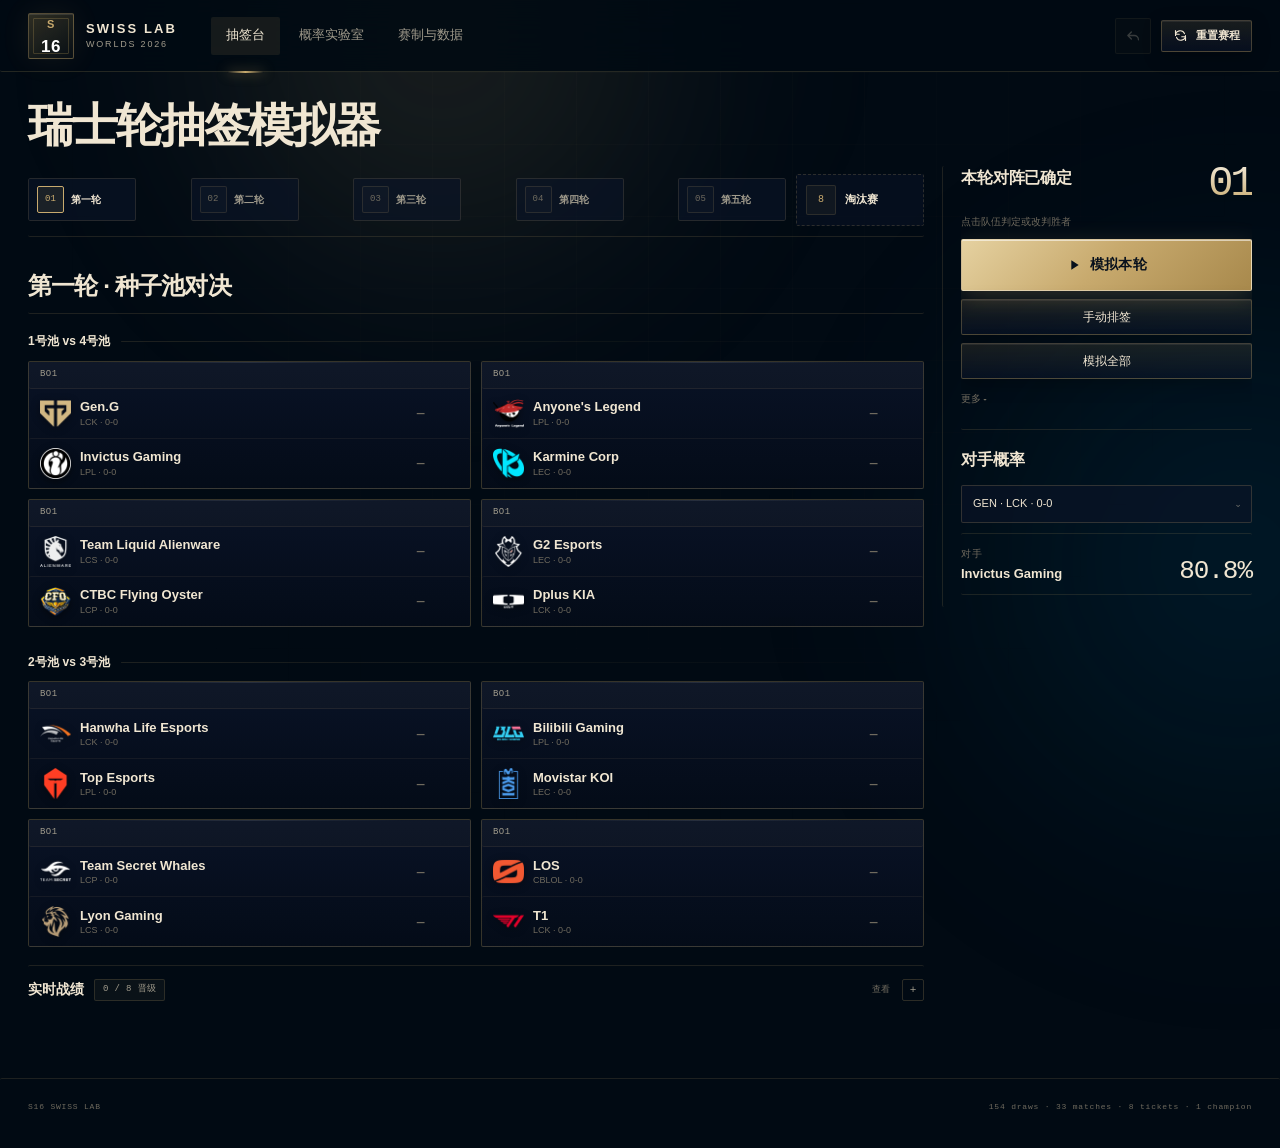
==== s16-swiss-lab.html @ c1c06bde "S16 Swiss draw simulator" ====
<!DOCTYPE html>
<html lang="zh-CN">
<head>
  <meta charset="UTF-8">
  <meta name="viewport" content="width=device-width, initial-scale=1.0">
  <meta name="theme-color" content="#070a11">
  <meta name="description" content="S16 英雄联盟全球总决赛瑞士轮抽签模拟器：复现种子池、同赛区规避与逐轮配对，枚举 154 种合法首轮签，并模拟整届赛会。">
  <title>S16 瑞士轮 LAB · 全球总决赛抽签模拟器</title>
  <link rel="icon" type="image/svg+xml" href="[data-uri]">
  <style>
/* ==========================================================================
   S16 SWISS LAB — visual system
   ========================================================================== */

:root {
  --bg: #060910;
  --bg-2: #090d16;
  --panel: rgba(15, 21, 34, .92);
  --panel-solid: #0e1524;
  --panel-soft: rgba(255, 255, 255, .028);
  --line: rgba(255, 255, 255, .075);
  --line-strong: rgba(255, 255, 255, .14);
  --text: #f2f5fb;
  --muted: #8d99b3;
  --dim: #5f6b83;
  --gold: #e8c36a;
  --gold-2: #f7dc99;
  --gold-soft: rgba(232, 195, 106, .12);
  --gold-line: rgba(232, 195, 106, .26);
  --teal: #55d6c6;
  --green: #5fdb92;
  --red: #ff6070;
  --blue: #6aa8ff;
  --radius: 20px;
  --radius-sm: 14px;
  --shadow: 0 24px 70px rgba(0, 0, 0, .42);
  --mono: "SFMono-Regular", "Cascadia Code", "Roboto Mono", Consolas, monospace;
  --sans: "Inter", "SF Pro Display", "PingFang SC", "Hiragino Sans GB", "Microsoft YaHei", sans-serif;
}

* { box-sizing: border-box; }
[hidden] { display: none !important; }

html { scroll-behavior: smooth; overflow-x: hidden; }

body.modal-open { overflow: hidden; }

body {
  margin: 0;
  min-height: 100vh;
  background: var(--bg);
  color: var(--text);
  font-family: var(--sans);
  font-size: 14px;
  line-height: 1.55;
  -webkit-font-smoothing: antialiased;
  text-rendering: optimizeLegibility;
  overflow-x: hidden;
}

button, input, select { font: inherit; color: inherit; }
button { cursor: pointer; }
a { color: inherit; }
svg { width: 18px; height: 18px; fill: none; stroke: currentColor; stroke-width: 1.8; stroke-linecap: round; stroke-linejoin: round; }
h1, h2, h3, h4, p { margin: 0; }
ul { margin: 0; padding: 0; list-style: none; }

::selection { background: rgba(232, 195, 106, .32); color: #fff; }

:focus-visible {
  outline: 2px solid var(--gold);
  outline-offset: 3px;
}

/* background ------------------------------------------------------------- */
.bg-glow {
  position: fixed;
  z-index: -2;
  border-radius: 50%;
  filter: blur(90px);
  pointer-events: none;
}
.bg-glow-a {
  width: 680px; height: 680px;
  top: -300px; left: 8%;
  background: radial-gradient(circle, rgba(232, 195, 106, .16), transparent 68%);
}
.bg-glow-b {
  width: 760px; height: 760px;
  top: 180px; right: -340px;
  background: radial-gradient(circle, rgba(50, 130, 180, .16), transparent 68%);
}
.bg-grid {
  position: fixed;
  inset: 0;
  z-index: -1;
  pointer-events: none;
  background-image:
    linear-gradient(rgba(255, 255, 255, .022) 1px, transparent 1px),
    linear-gradient(90deg, rgba(255, 255, 255, .022) 1px, transparent 1px);
  background-size: 72px 72px;
  mask-image: radial-gradient(ellipse at 50% 0%, #000 0%, transparent 72%);
  -webkit-mask-image: radial-gradient(ellipse at 50% 0%, #000 0%, transparent 72%);
}

/* top bar ---------------------------------------------------------------- */
.topbar {
  position: sticky;
  top: 0;
  z-index: 90;
  height: 72px;
  display: flex;
  align-items: center;
  gap: 34px;
  padding: 0 28px;
  background: rgba(6, 9, 16, .78);
  border-bottom: 1px solid var(--line);
  backdrop-filter: blur(20px) saturate(130%);
  -webkit-backdrop-filter: blur(20px) saturate(130%);
}
.brand {
  display: flex;
  align-items: center;
  gap: 12px;
  text-decoration: none;
  flex: none;
}
.brand-mark {
  width: 46px;
  height: 46px;
  display: grid;
  place-items: center;
  border-radius: 13px;
  background: linear-gradient(145deg, rgba(232, 195, 106, .2), rgba(232, 195, 106, .03));
  border: 1px solid var(--gold-line);
  color: var(--gold);
  font-size: 11px;
  font-weight: 800;
  letter-spacing: .04em;
  position: relative;
  box-shadow: inset 0 1px rgba(255, 255, 255, .1), 0 0 30px rgba(232, 195, 106, .08);
}
.brand-mark span {
  font-size: 17px;
  line-height: 1;
  color: #fff;
}
.brand-mark::after {
  content: "";
  position: absolute;
  inset: 4px;
  border: 1px solid rgba(232, 195, 106, .2);
  border-radius: 9px;
}
.brand-copy { display: flex; flex-direction: column; line-height: 1.08; }
.brand-copy strong { font-size: 13px; letter-spacing: .16em; font-weight: 800; }
.brand-copy small { font-size: 9px; letter-spacing: .2em; color: var(--muted); margin-top: 4px; }

.main-tabs { display: flex; align-items: center; gap: 4px; }
.tab {
  position: relative;
  display: flex;
  align-items: center;
  gap: 8px;
  height: 38px;
  padding: 0 15px;
  border: 0;
  border-radius: 10px;
  background: transparent;
  color: var(--muted);
  font-size: 13px;
  transition: color .2s, background .2s;
}
.tab:hover { color: var(--text); background: rgba(255, 255, 255, .035); }
.tab.is-active { color: var(--text); background: rgba(255, 255, 255, .055); }
.tab.is-active::after {
  content: "";
  position: absolute;
  left: 16px; right: 16px; bottom: -18px;
  height: 2px;
  border-radius: 2px;
  background: linear-gradient(90deg, transparent, var(--gold), transparent);
  box-shadow: 0 0 12px rgba(232, 195, 106, .55);
}
.tab-num { font-family: var(--mono); font-size: 9px; color: var(--dim); }
.tab.is-active .tab-num { color: var(--gold); }

.top-actions { margin-left: auto; display: flex; align-items: center; gap: 10px; }
.autosave {
  display: inline-flex;
  align-items: center;
  gap: 6px;
  color: var(--dim);
  font-size: 10px;
  letter-spacing: .04em;
  margin-right: 4px;
}
.autosave i {
  width: 5px; height: 5px; border-radius: 50%;
  background: var(--green);
  box-shadow: 0 0 8px rgba(95, 219, 146, .8);
}
.autosave.is-saving i { background: var(--gold); box-shadow: 0 0 8px rgba(232, 195, 106, .8); }

.icon-btn {
  width: 36px; height: 36px;
  display: grid; place-items: center;
  border-radius: 10px;
  border: 1px solid var(--line);
  background: rgba(255, 255, 255, .025);
  color: var(--muted);
  transition: .2s;
}
.icon-btn:hover { color: var(--text); border-color: var(--line-strong); background: rgba(255, 255, 255, .05); }
.icon-btn:disabled { opacity: .35; cursor: not-allowed; }
.icon-btn svg { width: 17px; height: 17px; }

/* common buttons --------------------------------------------------------- */
.primary-btn, .ghost-btn {
  display: inline-flex;
  align-items: center;
  justify-content: center;
  gap: 8px;
  border-radius: 11px;
  white-space: nowrap;
  transition: transform .18s, box-shadow .18s, background .18s, border-color .18s, color .18s;
}
.primary-btn {
  height: 46px;
  padding: 0 20px;
  border: 1px solid rgba(255, 230, 165, .52);
  background: linear-gradient(135deg, #f2d583 0%, #d9ae4d 100%);
  color: #171208;
  font-size: 13px;
  font-weight: 800;
  letter-spacing: .02em;
  box-shadow: 0 8px 26px rgba(232, 195, 106, .18), inset 0 1px rgba(255, 255, 255, .55);
}
.primary-btn:hover { transform: translateY(-1px); box-shadow: 0 12px 34px rgba(232, 195, 106, .3), inset 0 1px rgba(255, 255, 255, .6); }
.primary-btn:active { transform: translateY(0); }
.primary-btn:disabled { opacity: .45; cursor: not-allowed; transform: none; box-shadow: none; }
.primary-btn svg { width: 16px; height: 16px; }
.primary-btn.small { height: 38px; padding: 0 14px; font-size: 12px; border-radius: 10px; }
.primary-btn.wide { width: 100%; height: 52px; font-size: 14px; }

.ghost-btn {
  height: 36px;
  padding: 0 14px;
  border: 1px solid var(--line);
  background: rgba(255, 255, 255, .025);
  color: var(--text);
  font-size: 12px;
}
.ghost-btn:hover { border-color: var(--line-strong); background: rgba(255, 255, 255, .055); }
.ghost-btn.small { height: 32px; padding: 0 11px; font-size: 11px; font-weight: 600; }
.ghost-btn svg { width: 15px; height: 15px; }
.ghost-btn.danger:hover { border-color: rgba(255, 96, 112, .4); color: var(--red); background: rgba(255, 96, 112, .07); }

.link-btn {
  border: 0;
  background: none;
  padding: 0;
  color: var(--gold);
  font-size: 11px;
  text-decoration: underline;
  text-underline-offset: 3px;
}

/* views / headings ------------------------------------------------------- */
main { position: relative; z-index: 1; }
.view { display: none; }
.view.is-active { display: block; animation: viewIn .35s ease both; }

.section-heading {
  max-width: 1540px;
  margin: 0 auto;
  padding: 54px 28px 26px;
  display: flex;
  align-items: flex-end;
  justify-content: space-between;
  gap: 28px;
}
.section-heading h2 {
  font-size: clamp(32px, 3.6vw, 48px);
  line-height: 1.05;
  letter-spacing: -.035em;
  margin: 12px 0 10px;
}
.section-heading p { max-width: 760px; color: var(--muted); font-size: 14px; }
.section-heading-actions { display: flex; gap: 10px; padding-bottom: 4px; }

.eyebrow {
  display: flex;
  align-items: center;
  gap: 9px;
  font-family: var(--mono);
  font-size: 10px;
  letter-spacing: .18em;
  color: var(--gold);
  text-transform: uppercase;
}
.pulse-dot {
  width: 7px; height: 7px;
  border-radius: 50%;
  background: var(--gold);
  box-shadow: 0 0 0 0 rgba(232, 195, 106, .55);
  animation: pulseDot 2.4s infinite;
}

/* hero ------------------------------------------------------------------- */
.hero {
  max-width: 1540px;
  margin: 0 auto;
  padding: 62px 28px 38px;
  display: grid;
  grid-template-columns: minmax(0, 1.15fr) minmax(380px, .85fr);
  gap: 50px;
  align-items: center;
}
.hero h1 {
  font-size: clamp(46px, 5.4vw, 76px);
  line-height: .99;
  letter-spacing: -.055em;
  font-weight: 800;
  margin: 20px 0 22px;
}
.grad-text {
  background: linear-gradient(100deg, #fff3cc 0%, var(--gold) 46%, #b88d36 100%);
  -webkit-background-clip: text;
  background-clip: text;
  color: transparent;
  position: relative;
}
.hero-lead {
  color: var(--muted);
  font-size: 15px;
  line-height: 1.75;
  max-width: 620px;
}
.hero-chips { display: flex; flex-wrap: wrap; gap: 8px; margin-top: 26px; }
.hero-chips span {
  display: inline-flex;
  align-items: baseline;
  gap: 6px;
  padding: 7px 12px;
  border: 1px solid var(--line);
  border-radius: 999px;
  background: rgba(255, 255, 255, .025);
  color: var(--muted);
  font-size: 11px;
}
.hero-chips b { color: var(--text); font-family: var(--mono); font-size: 12px; }

.hero-visual { position: relative; min-height: 320px; display: grid; place-items: center; }
.orbit {
  position: absolute;
  border: 1px solid rgba(232, 195, 106, .16);
  border-radius: 50%;
  pointer-events: none;
}
.orbit-a { width: 390px; height: 390px; animation: spinSlow 40s linear infinite; }
.orbit-a::before {
  content: "";
  position: absolute;
  top: 8%; left: 18%;
  width: 7px; height: 7px;
  border-radius: 50%;
  background: var(--gold);
  box-shadow: 0 0 18px rgba(232, 195, 106, .9);
}
.orbit-b { width: 290px; height: 290px; border-style: dashed; border-color: rgba(85, 214, 198, .15); animation: spinSlow 28s linear infinite reverse; }
.orbit-b::after {
  content: "";
  position: absolute;
  right: 2%; bottom: 28%;
  width: 5px; height: 5px;
  border-radius: 50%;
  background: var(--teal);
  box-shadow: 0 0 16px rgba(85, 214, 198, .9);
}
.hero-stat-grid {
  position: relative;
  z-index: 2;
  display: grid;
  grid-template-columns: repeat(2, minmax(0, 1fr));
  gap: 10px;
  width: min(100%, 430px);
}
.hero-stat {
  padding: 18px;
  min-height: 126px;
  border: 1px solid var(--line);
  border-radius: 16px;
  background: linear-gradient(155deg, rgba(22, 30, 48, .92), rgba(10, 15, 25, .8));
  box-shadow: inset 0 1px rgba(255, 255, 255, .045), var(--shadow);
  position: relative;
  overflow: hidden;
}
.hero-stat::after {
  content: "";
  position: absolute;
  width: 90px; height: 90px;
  right: -35px; bottom: -40px;
  border-radius: 50%;
  background: radial-gradient(circle, rgba(232, 195, 106, .12), transparent 70%);
}
.hero-stat-label { display: block; color: var(--muted); font-size: 10px; letter-spacing: .08em; }
.hero-stat strong {
  display: block;
  font-family: var(--mono);
  font-size: 38px;
  line-height: 1.15;
  font-weight: 600;
  color: var(--gold-2);
  letter-spacing: -.05em;
  margin: 5px 0 2px;
}
.hero-stat small { color: var(--dim); font-size: 10px; }

/* status strip ----------------------------------------------------------- */
.status-strip {
  max-width: 1540px;
  margin: 0 auto 22px;
  padding: 15px 18px;
  display: flex;
  align-items: center;
  gap: 28px;
  border: 1px solid var(--line);
  border-radius: 16px;
  background: linear-gradient(180deg, rgba(18, 25, 40, .84), rgba(10, 15, 26, .84));
  box-shadow: inset 0 1px rgba(255, 255, 255, .04);
}
.progress-block { flex: 1; min-width: 250px; }
.progress-head {
  display: flex;
  justify-content: space-between;
  align-items: center;
  gap: 16px;
  font-size: 11px;
  margin-bottom: 8px;
}
.progress-head > span:first-child { font-weight: 700; letter-spacing: .02em; }
.progress-phase { color: var(--gold); font-size: 10px; letter-spacing: .04em; }
.progress-track {
  height: 4px;
  border-radius: 4px;
  background: rgba(255, 255, 255, .07);
  overflow: hidden;
}
.progress-track i {
  display: block;
  height: 100%;
  border-radius: inherit;
  background: linear-gradient(90deg, #b78a34, var(--gold-2));
  box-shadow: 0 0 12px rgba(232, 195, 106, .5);
  transition: width .5s cubic-bezier(.2, .8, .2, 1);
}
.progress-ticks {
  display: flex;
  justify-content: space-between;
  color: var(--dim);
  font-family: var(--mono);
  font-size: 8px;
  letter-spacing: .08em;
  margin-top: 6px;
  padding: 0 1px;
}
.status-metrics { display: flex; gap: 26px; flex: none; }
.status-metrics div { display: flex; flex-direction: column; gap: 1px; }
.status-metrics span { color: var(--dim); font-size: 9px; letter-spacing: .08em; }
.status-metrics strong { font-family: var(--mono); font-size: 21px; font-weight: 500; color: var(--text); }
.status-metrics strong.is-hot { color: var(--gold); }
.status-metrics strong.is-red { color: var(--red); }
.status-actions { flex: none; }

/* layout ----------------------------------------------------------------- */
.draw-grid {
  max-width: 1540px;
  margin: 0 auto;
  padding: 0 28px 64px;
  display: grid;
  grid-template-columns: 228px minmax(0, 1fr) 340px;
  grid-template-areas: "left center right";
  gap: 18px;
  align-items: start;
}
.left-rail { grid-area: left; display: flex; flex-direction: column; gap: 18px; }
.center-col { grid-area: center; display: flex; flex-direction: column; gap: 18px; min-width: 0; }
.right-rail { grid-area: right; display: flex; flex-direction: column; gap: 18px; min-width: 0; }

/* panels ----------------------------------------------------------------- */
.panel {
  position: relative;
  padding: 20px;
  border: 1px solid var(--line);
  border-radius: var(--radius);
  background: linear-gradient(180deg, rgba(17, 24, 39, .92), rgba(10, 15, 26, .94));
  box-shadow: var(--shadow), inset 0 1px rgba(255, 255, 255, .035);
}
.panel::before {
  content: "";
  position: absolute;
  top: 0; left: 10%; right: 10%;
  height: 1px;
  background: linear-gradient(90deg, transparent, rgba(232, 195, 106, .28), transparent);
  pointer-events: none;
}
.panel-kicker {
  font-family: var(--mono);
  font-size: 9px;
  letter-spacing: .18em;
  color: var(--gold);
  text-transform: uppercase;
  margin-bottom: 4px;
}
.panel h3 { font-size: 16px; letter-spacing: -.01em; font-weight: 700; }
.panel-title-row { display: flex; align-items: center; justify-content: space-between; gap: 10px; margin-bottom: 14px; }
.panel-head-inline {
  display: flex;
  align-items: flex-start;
  justify-content: space-between;
  gap: 16px;
  margin-bottom: 16px;
}
.head-actions { display: flex; align-items: center; gap: 8px; flex-wrap: wrap; }
.panel-note { color: var(--muted); font-size: 12px; line-height: 1.7; margin: -4px 0 16px; }
.tiny-pill {
  display: inline-flex;
  align-items: center;
  justify-content: center;
  height: 22px;
  padding: 0 8px;
  border: 1px solid var(--line);
  border-radius: 999px;
  color: var(--muted);
  background: rgba(255, 255, 255, .025);
  font-family: var(--mono);
  font-size: 9px;
  letter-spacing: .04em;
  white-space: nowrap;
}

/* round nav -------------------------------------------------------------- */
.round-list { display: flex; flex-direction: column; gap: 3px; }
.round-item {
  display: grid;
  grid-template-columns: 32px 1fr auto;
  gap: 9px;
  align-items: center;
  width: 100%;
  padding: 9px 8px;
  border: 1px solid transparent;
  border-radius: 12px;
  background: transparent;
  text-align: left;
  color: var(--muted);
  transition: .18s;
}
.round-item:hover { background: rgba(255, 255, 255, .035); color: var(--text); }
.round-item.is-active {
  background: linear-gradient(90deg, rgba(232, 195, 106, .1), rgba(232, 195, 106, .025));
  border-color: var(--gold-line);
  color: var(--text);
}
.round-dot {
  width: 30px; height: 30px;
  display: grid;
  place-items: center;
  border-radius: 9px;
  border: 1px solid var(--line);
  background: rgba(255, 255, 255, .02);
  font-family: var(--mono);
  font-size: 10px;
  color: var(--dim);
}
.round-item.is-active .round-dot { border-color: var(--gold); color: var(--gold); background: rgba(232, 195, 106, .08); }
.round-item.is-complete .round-dot { border-color: rgba(95, 219, 146, .32); background: rgba(95, 219, 146, .08); color: var(--green); }
.round-item.is-current .round-dot { animation: dotGlow 2.6s infinite; }
.round-main { min-width: 0; display: flex; flex-direction: column; line-height: 1.25; }
.round-main strong { font-size: 11px; font-weight: 700; }
.round-main small { font-size: 9px; color: var(--dim); white-space: nowrap; overflow: hidden; text-overflow: ellipsis; }
.round-state { font-family: var(--mono); font-size: 8px; color: var(--dim); letter-spacing: .04em; }
.round-item.is-complete .round-state { color: rgba(95, 219, 146, .8); }
.round-item.is-active .round-state { color: var(--gold); }

.ko-nav {
  width: 100%;
  margin-top: 12px;
  padding: 10px 9px;
  display: grid;
  grid-template-columns: 30px 1fr auto;
  gap: 9px;
  align-items: center;
  border: 1px dashed var(--line-strong);
  border-radius: 12px;
  background: rgba(255, 255, 255, .018);
  color: var(--muted);
  text-align: left;
  transition: .2s;
}
.ko-nav:hover { border-color: var(--gold-line); background: rgba(232, 195, 106, .04); }
.ko-nav-icon {
  width: 30px; height: 30px;
  display: grid; place-items: center;
  border-radius: 9px;
  border: 1px solid var(--line);
  background: rgba(255, 255, 255, .025);
  font-family: var(--mono);
  font-size: 10px;
  color: var(--gold);
}
.ko-nav strong { display: block; font-size: 11px; color: var(--text); }
.ko-nav small { display: block; font-size: 9px; color: var(--dim); }
.ko-nav-state { font-family: var(--mono); font-size: 8px; color: var(--dim); }
.ko-nav.is-ready { border-color: rgba(95, 219, 146, .3); }
.ko-nav.is-ready .ko-nav-state { color: var(--green); }

/* standings -------------------------------------------------------------- */
.standings-list { display: flex; flex-direction: column; gap: 1px; }
.standing-row {
  display: grid;
  grid-template-columns: 17px minmax(0, 1fr) auto 15px;
  gap: 7px;
  align-items: center;
  padding: 6px 4px;
  border-radius: 7px;
  color: var(--muted);
  font-size: 10px;
}
.standing-row:hover { background: rgba(255, 255, 255, .03); }
.standing-row.is-cutline { border-bottom: 1px solid rgba(232, 195, 106, .2); border-radius: 0; margin-bottom: 3px; padding-bottom: 7px; }
.standing-rank { font-family: var(--mono); font-size: 8px; color: var(--dim); text-align: center; }
.standing-team { display: flex; align-items: center; gap: 7px; min-width: 0; }
.standing-team .team-badge { width: 23px; height: 23px; border-radius: 6px; font-size: 7px; }
.standing-name { display: flex; flex-direction: column; min-width: 0; line-height: 1.15; }
.standing-name strong { font-size: 10px; color: var(--text); font-weight: 700; }
.standing-name small { font-size: 8px; color: var(--dim); }
.standing-record { font-family: var(--mono); font-size: 10px; color: var(--muted); letter-spacing: -.02em; }
.standing-dot { width: 5px; height: 5px; border-radius: 50%; background: var(--dim); }
.standing-row.is-qualified .standing-dot { background: var(--green); box-shadow: 0 0 7px rgba(95, 219, 146, .8); }
.standing-row.is-eliminated .standing-dot { background: var(--red); box-shadow: 0 0 7px rgba(255, 96, 112, .7); }
.standing-row.is-qualified .standing-record { color: var(--green); }
.standing-row.is-eliminated { opacity: .46; }

/* team badge ------------------------------------------------------------- */
.team-badge {
  width: 31px;
  height: 31px;
  flex: none;
  display: grid;
  place-items: center;
  overflow: hidden;
  border-radius: 9px;
  background:
    radial-gradient(circle at 50% 25%, rgba(255, 255, 255, .08), transparent 65%),
    #0b111b;
  border: 1px solid var(--tc, rgba(255, 255, 255, .16));
  color: var(--tc, #c7d1e3);
  font-family: var(--mono);
  font-size: 8px;
  font-weight: 800;
  letter-spacing: -.02em;
  box-shadow: inset 0 1px rgba(255, 255, 255, .07), 0 3px 10px rgba(0, 0, 0, .28);
}
.team-badge img {
  width: 88%;
  height: 88%;
  display: block;
  object-fit: contain;
  filter: drop-shadow(0 2px 3px rgba(0, 0, 0, .32));
}
.team-badge .badge-fallback { display: none; }
.team-badge.has-fallback .badge-fallback { display: block; }
.team-badge.has-fallback img { display: none; }
.team-badge.lg { width: 42px; height: 42px; border-radius: 12px; font-size: 10px; }
.team-badge.sm { width: 24px; height: 24px; border-radius: 7px; font-size: 7px; }
.region-chip {
  display: inline-flex;
  align-items: center;
  height: 17px;
  padding: 0 6px;
  border-radius: 5px;
  background: var(--rs, rgba(255, 255, 255, .05));
  color: var(--rc, var(--muted));
  font-family: var(--mono);
  font-size: 8px;
  letter-spacing: .04em;
  border: 1px solid rgba(255, 255, 255, .06);
  white-space: nowrap;
}

/* round panel ------------------------------------------------------------ */
.round-panel { padding: 0; overflow: hidden; }
.round-header {
  position: relative;
  padding: 24px 26px 20px;
  border-bottom: 1px solid var(--line);
  overflow: hidden;
}
.round-header::after {
  content: attr(data-round);
  position: absolute;
  right: 18px;
  top: -28px;
  font-family: var(--mono);
  font-size: 128px;
  line-height: 1;
  font-weight: 700;
  color: rgba(255, 255, 255, .027);
  letter-spacing: -.08em;
  pointer-events: none;
}
.round-kicker { display: flex; align-items: center; gap: 8px; margin-bottom: 8px; }
.round-header h2 { font-size: 27px; line-height: 1.1; letter-spacing: -.035em; }
.round-header p { color: var(--muted); font-size: 12px; margin-top: 6px; max-width: 620px; }
.round-meta { display: flex; flex-wrap: wrap; gap: 6px; margin-top: 14px; }
.round-meta span {
  display: inline-flex;
  align-items: center;
  height: 22px;
  padding: 0 8px;
  border-radius: 6px;
  border: 1px solid var(--line);
  background: rgba(255, 255, 255, .025);
  color: var(--muted);
  font-size: 9px;
  font-family: var(--mono);
}
.round-meta span.gold { border-color: var(--gold-line); color: var(--gold); background: var(--gold-soft); }
.round-actions { display: none; gap: 7px; margin-top: 14px; flex-wrap: wrap; }
.round-actions .primary-btn, .round-actions .ghost-btn { height: 34px; font-size: 11px; }
.round-body { padding: 22px 26px 26px; }
.round-footer {
  display: flex;
  align-items: center;
  justify-content: space-between;
  gap: 16px;
  padding: 14px 26px;
  border-top: 1px solid var(--line);
  color: var(--muted);
  font-size: 11px;
  background: rgba(255, 255, 255, .014);
}
.round-footer strong { color: var(--text); }
.round-footer .footer-note { display: flex; align-items: center; gap: 8px; }

/* groups / match cards --------------------------------------------------- */
.group-block { margin-bottom: 26px; }
.group-block:last-child { margin-bottom: 0; }
.group-head { display: flex; align-items: center; gap: 10px; margin-bottom: 10px; }
.group-head h4 { font-size: 12px; font-weight: 700; letter-spacing: .01em; white-space: nowrap; }
.group-line { height: 1px; flex: 1; background: linear-gradient(90deg, var(--line), transparent); }
.group-head .tiny-pill { height: 19px; font-size: 8px; }
.match-grid { display: grid; grid-template-columns: repeat(2, minmax(0, 1fr)); gap: 10px; }

.match-card {
  position: relative;
  border: 1px solid var(--line);
  border-radius: 13px;
  background: linear-gradient(180deg, rgba(18, 26, 42, .86), rgba(11, 16, 27, .9));
  overflow: hidden;
  transition: border-color .2s, transform .2s, box-shadow .2s;
}
.match-card.is-dealing {
  animation: dealIn .45s cubic-bezier(.2, .8, .2, 1) both;
  animation-delay: calc(var(--i, 0) * 45ms);
}
.match-card::before {
  content: "";
  position: absolute;
  top: 0; left: 15%; right: 15%;
  height: 1px;
  background: linear-gradient(90deg, transparent, rgba(255, 255, 255, .1), transparent);
}
.match-card.is-pending:hover { border-color: rgba(232, 195, 106, .24); box-shadow: 0 10px 30px rgba(0, 0, 0, .28); }
.match-card.is-live { border-color: rgba(232, 195, 106, .22); }
.match-card.is-done { opacity: .93; }
.match-card.is-advance { border-color: rgba(95, 219, 146, .2); }
.match-card.is-eliminate { border-color: rgba(255, 96, 112, .18); }

.match-meta {
  display: flex;
  align-items: center;
  justify-content: space-between;
  gap: 8px;
  padding: 6px 11px;
  border-bottom: 1px solid rgba(255, 255, 255, .05);
  background: rgba(255, 255, 255, .018);
  color: var(--dim);
  font-family: var(--mono);
  font-size: 8px;
  letter-spacing: .05em;
}
.match-meta-left { display: flex; align-items: center; gap: 7px; min-width: 0; }
.match-bo { color: var(--muted); }
.match-stake { color: var(--gold); }
.match-status { color: var(--dim); white-space: nowrap; }
.match-status.live { color: var(--gold); }
.match-status.done { color: rgba(95, 219, 146, .8); }
.match-status.elim { color: rgba(255, 96, 112, .85); }

.team-row {
  width: 100%;
  display: grid;
  grid-template-columns: 31px minmax(0, 1fr) auto 24px;
  gap: 9px;
  align-items: center;
  padding: 9px 11px;
  border: 0;
  background: transparent;
  color: inherit;
  text-align: left;
  transition: background .18s;
}
.team-row + .team-row { border-top: 1px solid rgba(255, 255, 255, .045); }
.team-row.is-pending { cursor: pointer; }
.team-row.is-pending:hover { background: rgba(232, 195, 106, .055); }
.team-row.is-pending:hover .team-score { color: var(--gold); }
.team-row.is-winner { background: linear-gradient(90deg, rgba(232, 195, 106, .1), rgba(232, 195, 106, .01) 70%); position: relative; }
.team-row.is-winner::before {
  content: "";
  position: absolute;
  left: 0; top: 6px; bottom: 6px;
  width: 2px;
  border-radius: 2px;
  background: var(--gold);
  box-shadow: 0 0 8px rgba(232, 195, 106, .6);
}
.team-row.is-loser { opacity: .42; }
.team-info { display: flex; flex-direction: column; min-width: 0; line-height: 1.2; gap: 2px; }
.team-info strong { font-size: 12px; font-weight: 700; white-space: nowrap; overflow: hidden; text-overflow: ellipsis; }
.team-info small { display: flex; align-items: center; gap: 5px; color: var(--dim); font-size: 8px; white-space: nowrap; overflow: hidden; text-overflow: ellipsis; }
.team-score {
  font-family: var(--mono);
  font-size: 18px;
  font-weight: 500;
  line-height: 1;
  color: var(--dim);
  text-align: right;
  min-width: 18px;
}
.team-row.is-winner .team-score { color: var(--gold-2); }
.team-row.is-loser .team-score { color: var(--dim); }
.win-mark {
  display: none;
  width: 15px; height: 15px;
  border-radius: 50%;
  background: rgba(232, 195, 106, .14);
  color: var(--gold);
  font-size: 9px;
  place-items: center;
}
.team-row.is-winner .win-mark { display: grid; }

/* empty / preview -------------------------------------------------------- */
.round-empty {
  padding: 44px 28px;
  text-align: center;
  border: 1px dashed var(--line-strong);
  border-radius: 15px;
  background: rgba(255, 255, 255, .014);
}
.round-empty .empty-icon {
  width: 52px; height: 52px;
  margin: 0 auto 14px;
  display: grid; place-items: center;
  border-radius: 15px;
  border: 1px solid var(--gold-line);
  background: var(--gold-soft);
  color: var(--gold);
}
.round-empty .empty-icon svg { width: 23px; height: 23px; }
.round-empty h4 { font-size: 17px; margin-bottom: 7px; }
.round-empty p { max-width: 500px; margin: 0 auto; color: var(--muted); font-size: 12px; }
.round-empty .empty-actions { display: flex; justify-content: center; gap: 8px; margin-top: 18px; flex-wrap: wrap; }

.pool-preview-grid { display: grid; grid-template-columns: repeat(4, minmax(0, 1fr)); gap: 10px; margin-top: 20px; text-align: left; }
.pool-preview {
  padding: 12px;
  border: 1px solid var(--line);
  border-radius: 12px;
  background: rgba(255, 255, 255, .02);
}
.pool-preview.pool-focus { border-color: rgba(232, 195, 106, .22); background: rgba(232, 195, 106, .035); }
.pool-preview-head { display: flex; align-items: center; justify-content: space-between; margin-bottom: 8px; }
.pool-preview-head strong { font-size: 9px; color: var(--gold); letter-spacing: .08em; }
.pool-preview-head span { font-family: var(--mono); font-size: 8px; color: var(--dim); }
.pool-team { display: flex; align-items: center; gap: 6px; padding: 3px 0; font-size: 10px; color: var(--muted); }
.pool-team .team-badge { width: 20px; height: 20px; border-radius: 5px; font-size: 6px; }
.pool-team b { color: var(--text); font-size: 9px; }
.pool-preview-note { margin-top: 10px; color: var(--dim); font-size: 8px; line-height: 1.5; border-top: 1px solid var(--line); padding-top: 7px; }

/* console ---------------------------------------------------------------- */
.console-panel { overflow: hidden; }
.console-head { display: flex; align-items: flex-start; justify-content: space-between; gap: 12px; margin-bottom: 16px; }
.console-round {
  font-family: var(--mono);
  font-size: 42px;
  line-height: .9;
  letter-spacing: -.08em;
  background: linear-gradient(180deg, #fff4cf, #caa044);
  -webkit-background-clip: text;
  background-clip: text;
  color: transparent;
}
.console-round small { font-size: 12px; letter-spacing: 0; }
.console-title { font-size: 17px; margin-bottom: 4px; }
.console-sub { color: var(--muted); font-size: 11px; line-height: 1.6; }
.console-block { margin-top: 16px; }
.console-actions { display: flex; flex-direction: column; gap: 8px; }
.console-actions .primary-btn, .console-actions .ghost-btn { width: 100%; }
.console-divider { height: 1px; background: var(--line); margin: 18px 0; }
.info-list { display: flex; flex-direction: column; gap: 8px; }
.info-row { display: flex; align-items: baseline; justify-content: space-between; gap: 12px; font-size: 10px; }
.info-row span { color: var(--dim); }
.info-row strong { color: var(--text); font-family: var(--mono); font-size: 10px; font-weight: 500; text-align: right; }
.info-row strong.gold { color: var(--gold); }
.info-row strong.green { color: var(--green); }
.info-row strong.red { color: var(--red); }
.rule-tags { display: flex; flex-wrap: wrap; gap: 5px; margin-top: 12px; }
.rule-tag {
  display: inline-flex;
  align-items: center;
  gap: 4px;
  height: 20px;
  padding: 0 7px;
  border-radius: 5px;
  border: 1px solid var(--line);
  background: rgba(255, 255, 255, .02);
  color: var(--dim);
  font-size: 8px;
  font-family: var(--mono);
}
.rule-tag.on { border-color: rgba(95, 219, 146, .22); color: rgba(95, 219, 146, .9); background: rgba(95, 219, 146, .05); }
.console-note {
  margin-top: 12px;
  padding: 10px 11px;
  border-radius: 9px;
  border: 1px solid var(--line);
  background: rgba(255, 255, 255, .018);
  color: var(--muted);
  font-size: 10px;
  line-height: 1.65;
}
.console-note.gold { border-color: var(--gold-line); background: var(--gold-soft); color: rgba(247, 220, 153, .9); }
.console-note.warn { border-color: rgba(255, 96, 112, .24); background: rgba(255, 96, 112, .05); color: rgba(255, 160, 168, .95); }
.official-badge {
  display: inline-flex;
  align-items: center;
  gap: 5px;
  height: 22px;
  padding: 0 8px;
  border-radius: 5px;
  border: 1px solid rgba(95, 219, 146, .25);
  background: rgba(95, 219, 146, .06);
  color: rgba(95, 219, 146, .95);
  font-family: var(--mono);
  font-size: 8px;
  letter-spacing: .04em;
}
.prob-list { display: flex; flex-direction: column; gap: 6px; }
.prob-row { display: grid; grid-template-columns: 1fr auto; gap: 8px; align-items: center; }
.prob-row-head { display: flex; align-items: center; gap: 6px; min-width: 0; }
.prob-row-head .team-badge { width: 22px; height: 22px; border-radius: 6px; font-size: 6px; }
.prob-row-head b { font-size: 10px; font-weight: 600; white-space: nowrap; }
.prob-row-head small { color: var(--dim); font-size: 8px; }
.prob-row-val { font-family: var(--mono); font-size: 10px; color: var(--gold); }
.prob-track { grid-column: 1 / -1; height: 3px; border-radius: 3px; background: rgba(255, 255, 255, .06); overflow: hidden; margin-top: -2px; }
.prob-track i { display: block; height: 100%; border-radius: inherit; background: linear-gradient(90deg, rgba(232, 195, 106, .5), var(--gold)); }

/* odds panel ------------------------------------------------------------- */
.odds-panel .panel-head-inline { margin-bottom: 12px; }
.select-wrap { position: relative; }
.select-wrap::after {
  content: "⌄";
  position: absolute;
  right: 11px; top: 50%;
  transform: translateY(-55%);
  color: var(--muted);
  font-size: 11px;
  pointer-events: none;
}
.select {
  width: 100%;
  height: 38px;
  padding: 0 30px 0 11px;
  border: 1px solid var(--line);
  border-radius: 9px;
  background: rgba(255, 255, 255, .025);
  color: var(--text);
  font-size: 11px;
  appearance: none;
  -webkit-appearance: none;
  outline: none;
}
.select:hover { border-color: var(--line-strong); }
.select option { background: #0d1422; color: var(--text); }
.odds-section-title {
  display: flex;
  justify-content: space-between;
  align-items: center;
  margin: 16px 0 8px;
  font-size: 9px;
  color: var(--dim);
  font-family: var(--mono);
  letter-spacing: .06em;
}
.odds-rows { display: flex; flex-direction: column; gap: 7px; }
.odds-row { display: grid; grid-template-columns: minmax(0, 1fr) 62px 36px; gap: 8px; align-items: center; }
.odds-team { display: flex; align-items: center; gap: 7px; min-width: 0; }
.odds-team .team-badge { width: 25px; height: 25px; border-radius: 7px; font-size: 6px; }
.odds-team b { font-size: 10px; font-weight: 600; }
.odds-team small { display: block; color: var(--dim); font-size: 8px; }
.odds-bar { height: 4px; border-radius: 4px; background: rgba(255, 255, 255, .06); overflow: hidden; }
.odds-bar i { display: block; height: 100%; border-radius: inherit; background: linear-gradient(90deg, #8f6c25, var(--gold)); }
.odds-pct { font-family: var(--mono); font-size: 9px; color: var(--muted); text-align: right; }
.odds-empty { padding: 22px 10px; text-align: center; color: var(--dim); font-size: 10px; line-height: 1.7; }
.odds-path { margin-top: 16px; border-top: 1px solid var(--line); padding-top: 13px; }
.path-row { display: flex; align-items: center; gap: 7px; padding: 4px 0; font-size: 9px; color: var(--muted); }
.path-round { width: 20px; font-family: var(--mono); font-size: 8px; color: var(--dim); flex: none; }
.path-result { margin-left: auto; font-family: var(--mono); font-size: 8px; }
.path-result.win { color: var(--green); }
.path-result.loss { color: var(--red); }
.path-team { display: flex; align-items: center; gap: 5px; min-width: 0; }
.path-team .team-badge { width: 18px; height: 18px; border-radius: 5px; font-size: 5px; }
.path-team b { font-size: 9px; color: var(--text); font-weight: 600; }

/* knockout --------------------------------------------------------------- */
.knockout-panel { padding: 0; overflow: hidden; }
.knockout-head { padding: 22px 24px 16px; border-bottom: 1px solid var(--line); display: flex; align-items: flex-start; justify-content: space-between; gap: 16px; }
.knockout-head h3 { font-size: 19px; }
.knockout-body { padding: 20px 24px 24px; }
.bracket { display: grid; grid-template-columns: 1.25fr .95fr .8fr .9fr; gap: 14px; min-width: 780px; }
.bracket-scroll { overflow-x: auto; padding-bottom: 4px; }
.bracket-col { display: flex; flex-direction: column; gap: 10px; }
.bracket-col > h5 {
  font-family: var(--mono);
  font-size: 8px;
  letter-spacing: .16em;
  color: var(--dim);
  font-weight: 500;
  text-transform: uppercase;
  margin-bottom: 2px;
}
.bracket-col .match-card { min-width: 0; }
.bracket-col .team-row { grid-template-columns: 27px minmax(0, 1fr) auto 20px; padding: 7px 9px; }
.bracket-col .team-row .team-badge { width: 27px; height: 27px; }
.bracket-col .team-info strong { font-size: 11px; }
.bracket-spacer { flex: 1; min-height: 8px; }
.bracket-placeholder {
  display: flex;
  align-items: center;
  justify-content: center;
  min-height: 96px;
  padding: 12px;
  border: 1px dashed var(--line);
  border-radius: 12px;
  color: var(--dim);
  font-size: 9px;
  text-align: center;
  background: rgba(255, 255, 255, .012);
}
.champion-card {
  min-height: 170px;
  display: flex;
  flex-direction: column;
  align-items: center;
  justify-content: center;
  gap: 7px;
  border: 1px solid var(--gold-line);
  border-radius: 15px;
  background:
    radial-gradient(circle at 50% 18%, rgba(232, 195, 106, .18), transparent 55%),
    linear-gradient(180deg, rgba(30, 26, 17, .8), rgba(12, 15, 22, .9));
  text-align: center;
  padding: 14px;
}
.champion-card .crown { font-size: 22px; color: var(--gold); line-height: 1; }
.champion-card small { font-family: var(--mono); font-size: 8px; letter-spacing: .12em; color: var(--dim); }
.champion-card strong { font-size: 18px; letter-spacing: -.02em; color: var(--gold-2); }
.champion-card .team-badge { width: 44px; height: 44px; border-radius: 13px; font-size: 10px; }
.ko-empty { padding: 34px 22px; text-align: center; border: 1px dashed var(--line-strong); border-radius: 13px; color: var(--muted); }
.ko-empty h4 { color: var(--text); font-size: 15px; margin-bottom: 6px; }
.ko-empty p { font-size: 11px; max-width: 520px; margin: 0 auto 14px; }
.qualified-chips { display: flex; flex-wrap: wrap; justify-content: center; gap: 6px; margin-top: 14px; }
.qualified-chips span { display: inline-flex; align-items: center; gap: 5px; padding: 4px 8px; border: 1px solid var(--line); border-radius: 999px; font-size: 9px; color: var(--muted); background: rgba(255, 255, 255, .02); }
.qualified-chips .team-badge { width: 18px; height: 18px; border-radius: 5px; font-size: 5px; }
.seed-legend { display: flex; gap: 10px; flex-wrap: wrap; margin-top: 12px; font-size: 8px; color: var(--dim); }
.seed-legend span { display: flex; align-items: center; gap: 4px; }
.seed-dot { width: 5px; height: 5px; border-radius: 50%; background: var(--gold); }
.seed-dot.green { background: var(--green); }
.seed-dot.blue { background: var(--blue); }

/* lab -------------------------------------------------------------------- */
.lab-controls {
  max-width: 1540px;
  margin: 0 auto 18px;
  display: flex;
  flex-wrap: wrap;
  align-items: flex-end;
  gap: 20px;
}
.control-group { display: flex; flex-direction: column; gap: 7px; }
.control-group.control-grow { flex: 1; min-width: 250px; }
.control-label { font-family: var(--mono); font-size: 8px; letter-spacing: .12em; color: var(--dim); text-transform: uppercase; }
.segmented {
  display: inline-flex;
  padding: 3px;
  border: 1px solid var(--line);
  border-radius: 9px;
  background: rgba(255, 255, 255, .02);
}
.segmented button {
  height: 29px;
  padding: 0 10px;
  border: 0;
  border-radius: 6px;
  background: transparent;
  color: var(--dim);
  font-size: 10px;
  white-space: nowrap;
  transition: .16s;
}
.segmented button:hover { color: var(--text); }
.segmented button.is-active { background: rgba(232, 195, 106, .14); color: var(--gold-2); box-shadow: inset 0 0 0 1px rgba(232, 195, 106, .18); }
.segmented button:disabled { opacity: .38; cursor: not-allowed; }
.lab-controls > .primary-btn { height: 38px; margin-left: auto; }

.lab-progress {
  max-width: 1540px;
  margin: 0 auto 18px;
  display: flex;
  align-items: center;
  gap: 10px;
  padding: 12px 16px;
  border: 1px solid var(--gold-line);
  border-radius: 12px;
  background: var(--gold-soft);
  color: var(--gold-2);
  font-size: 11px;
}
.spinner {
  width: 14px; height: 14px;
  border-radius: 50%;
  border: 2px solid rgba(232, 195, 106, .25);
  border-top-color: var(--gold);
  animation: spin .8s linear infinite;
}
.lab-meta {
  max-width: 1540px;
  margin: 0 auto 12px;
  color: var(--dim);
  font-family: var(--mono);
  font-size: 9px;
  display: flex;
  justify-content: space-between;
  gap: 14px;
  flex-wrap: wrap;
}
.lab-meta b { color: var(--muted); font-weight: 500; }
.lab-stat-grid {
  max-width: 1540px;
  margin: 0 auto 18px;
  display: grid;
  grid-template-columns: repeat(4, minmax(0, 1fr));
  gap: 12px;
}
.lab-stat-card {
  position: relative;
  padding: 16px 18px;
  border: 1px solid var(--line);
  border-radius: 15px;
  background: linear-gradient(160deg, rgba(20, 28, 45, .92), rgba(10, 15, 25, .9));
  overflow: hidden;
}
.lab-stat-card::after {
  content: "";
  position: absolute;
  width: 80px; height: 80px;
  right: -30px; bottom: -38px;
  border-radius: 50%;
  background: radial-gradient(circle, rgba(232, 195, 106, .14), transparent 70%);
}
.lab-stat-card .ls-label { font-size: 9px; color: var(--dim); letter-spacing: .08em; }
.lab-stat-card .ls-value { font-family: var(--mono); font-size: 26px; line-height: 1.2; color: var(--gold-2); letter-spacing: -.04em; margin-top: 2px; }
.lab-stat-card .ls-value.small { font-size: 18px; letter-spacing: -.02em; }
.lab-stat-card .ls-sub { font-size: 9px; color: var(--muted); margin-top: 3px; }
.lab-two-col {
  max-width: 1540px;
  margin: 0 auto 18px;
  display: grid;
  grid-template-columns: minmax(0, 1.55fr) minmax(300px, .75fr);
  gap: 18px;
}
.lab-chart-panel, .lab-region-panel, .lab-table-panel { min-width: 0; }
.lab-table-panel { max-width: 1540px; margin: 0 auto 18px; }
.lab-two-col .panel, #labCurrentPanel { max-width: none; }
#labCurrentPanel { max-width: 1540px; margin: 0 auto 18px; }

.legend { display: flex; gap: 12px; color: var(--dim); font-size: 9px; }
.legend span { display: flex; align-items: center; gap: 5px; }
.legend-dot { width: 6px; height: 6px; border-radius: 50%; }
.legend-dot.gold { background: var(--gold); }
.legend-dot.teal { background: var(--teal); }

.bar-chart { display: flex; flex-direction: column; gap: 7px; }
.chart-row { display: grid; grid-template-columns: 92px minmax(0, 1fr) 43px; gap: 10px; align-items: center; }
.chart-team { display: flex; align-items: center; gap: 6px; min-width: 0; }
.chart-team .team-badge { width: 22px; height: 22px; border-radius: 6px; font-size: 6px; }
.chart-team b { font-size: 9px; font-weight: 600; white-space: nowrap; overflow: hidden; text-overflow: ellipsis; }
.chart-team small { display: none; }
.chart-track { position: relative; height: 8px; border-radius: 5px; background: rgba(255, 255, 255, .055); overflow: visible; }
.chart-track i {
  position: absolute; left: 0; top: 0; bottom: 0;
  border-radius: 5px;
  background: linear-gradient(90deg, rgba(232, 195, 106, .45), var(--gold));
  box-shadow: 0 0 12px rgba(232, 195, 106, .12);
}
.chart-track em {
  position: absolute; top: -2px; bottom: -2px;
  width: 2px;
  border-radius: 2px;
  background: var(--teal);
  box-shadow: 0 0 8px rgba(85, 214, 198, .7);
}
.chart-val { font-family: var(--mono); font-size: 9px; color: var(--muted); text-align: right; }

.region-list { display: flex; flex-direction: column; gap: 9px; }
.region-row { padding: 9px 10px; border: 1px solid var(--line); border-radius: 10px; background: rgba(255, 255, 255, .018); }
.region-row-head { display: flex; align-items: center; justify-content: space-between; gap: 8px; margin-bottom: 5px; }
.region-name { display: flex; align-items: center; gap: 6px; font-size: 10px; font-weight: 700; }
.region-name i { width: 5px; height: 5px; border-radius: 50%; background: var(--rc, var(--muted)); }
.region-val { font-family: var(--mono); font-size: 9px; color: var(--gold); }
.region-sub { display: flex; justify-content: space-between; color: var(--dim); font-size: 8px; }
.region-track { height: 3px; border-radius: 3px; background: rgba(255, 255, 255, .06); overflow: hidden; margin-top: 6px; }
.region-track i { display: block; height: 100%; border-radius: inherit; background: var(--rc, var(--gold)); opacity: .7; }

.table-scroll { overflow-x: auto; }
.prob-table { width: 100%; border-collapse: collapse; min-width: 680px; }
.prob-table th {
  padding: 8px 9px;
  text-align: right;
  font-family: var(--mono);
  font-size: 8px;
  font-weight: 500;
  letter-spacing: .07em;
  color: var(--dim);
  border-bottom: 1px solid var(--line);
  white-space: nowrap;
}
.prob-table th:nth-child(1), .prob-table th:nth-child(2) { text-align: left; }
.prob-table td {
  padding: 8px 9px;
  border-bottom: 1px solid rgba(255, 255, 255, .04);
  font-size: 10px;
  text-align: right;
  white-space: nowrap;
}
.prob-table td:nth-child(1), .prob-table td:nth-child(2) { text-align: left; }
.prob-table tr:hover td { background: rgba(255, 255, 255, .02); }
.prob-table tr.is-top td { background: rgba(232, 195, 106, .035); }
.prob-table .rank { font-family: var(--mono); color: var(--dim); font-size: 9px; }
.prob-table .pt-team { display: flex; align-items: center; gap: 8px; }
.prob-table .pt-team .team-badge { width: 25px; height: 25px; border-radius: 7px; font-size: 6px; }
.prob-table .pt-team strong { font-size: 10px; }
.prob-table .pt-team small { display: block; color: var(--dim); font-size: 8px; }
.prob-cell { font-family: var(--mono); color: var(--muted); }
.prob-cell.hot { color: var(--gold-2); }
.prob-cell.champ { color: var(--teal); }
.mini-bar { display: inline-block; width: 46px; height: 3px; margin-right: 6px; border-radius: 3px; background: rgba(255, 255, 255, .07); vertical-align: middle; overflow: hidden; }
.mini-bar i { display: block; height: 100%; background: var(--gold); }

.draw-odds-head { display: flex; align-items: center; justify-content: space-between; gap: 12px; flex-wrap: wrap; margin-bottom: 12px; }
.draw-total { display: flex; align-items: baseline; gap: 7px; }
.draw-total strong { font-family: var(--mono); font-size: 34px; line-height: 1; color: var(--gold-2); letter-spacing: -.05em; }
.draw-total span { color: var(--muted); font-size: 10px; }
.draw-groups { display: grid; grid-template-columns: repeat(2, minmax(0, 1fr)); gap: 8px; margin-bottom: 14px; }
.draw-group-card { padding: 9px 10px; border: 1px solid var(--line); border-radius: 9px; background: rgba(255, 255, 255, .018); }
.draw-group-card small { display: block; color: var(--dim); font-size: 8px; }
.draw-group-card strong { display: block; font-family: var(--mono); font-size: 16px; color: var(--text); font-weight: 500; }
.draw-group-card span { color: var(--gold); font-size: 8px; }

.team-odds-list { display: flex; flex-direction: column; gap: 8px; }
.team-odds-row { display: grid; grid-template-columns: minmax(0, 1fr) 80px 42px; gap: 8px; align-items: center; }
.team-odds-row .odds-team b { font-size: 10px; }
.team-odds-row .odds-bar { height: 4px; }
.all-teams-odds { margin-top: 14px; border-top: 1px solid var(--line); padding-top: 12px; }
.all-teams-odds h4 { font-size: 10px; color: var(--muted); margin-bottom: 7px; }
.all-teams-odds-grid { display: grid; grid-template-columns: repeat(2, minmax(0, 1fr)); gap: 4px 12px; }
.all-teams-odds-row { display: flex; align-items: center; justify-content: space-between; gap: 6px; font-size: 9px; color: var(--muted); padding: 3px 0; border-bottom: 1px dashed rgba(255, 255, 255, .045); }
.all-teams-odds-row .tiny-team { display: flex; align-items: center; gap: 5px; min-width: 0; }
.all-teams-odds-row .team-badge { width: 18px; height: 18px; border-radius: 5px; font-size: 5px; }
.all-teams-odds-row b { font-size: 9px; color: var(--text); }
.all-teams-odds-row span { font-family: var(--mono); font-size: 8px; color: var(--gold); white-space: nowrap; }

.combo-list { display: flex; flex-direction: column; gap: 6px; }
.combo-item { display: flex; align-items: center; gap: 8px; padding: 7px 9px; border: 1px solid var(--line); border-radius: 9px; background: rgba(255, 255, 255, .016); }
.combo-rank { font-family: var(--mono); font-size: 8px; color: var(--dim); width: 16px; flex: none; }
.combo-teams { display: flex; flex-wrap: wrap; gap: 3px; min-width: 0; flex: 1; }
.combo-teams .team-badge { width: 20px; height: 20px; border-radius: 5px; font-size: 5px; }
.combo-pct { font-family: var(--mono); font-size: 9px; color: var(--gold); white-space: nowrap; }
.combo-empty { color: var(--dim); font-size: 10px; padding: 20px 0; text-align: center; }

.exact-list { display: flex; flex-direction: column; gap: 6px; margin-top: 12px; }
.exact-row { display: grid; grid-template-columns: 80px minmax(0, 1fr) 50px; gap: 9px; align-items: center; font-size: 9px; }
.exact-row .ex-label { color: var(--muted); }
.exact-row .ex-bar { height: 4px; border-radius: 4px; background: rgba(255, 255, 255, .06); overflow: hidden; }
.exact-row .ex-bar i { display: block; height: 100%; background: linear-gradient(90deg, #698ea0, var(--teal)); }
.exact-row .ex-val { font-family: var(--mono); color: var(--teal); text-align: right; }
.lab-section-note { color: var(--dim); font-size: 9px; margin-top: 8px; line-height: 1.6; }

/* rules ------------------------------------------------------------------ */
.rules-hero { max-width: 1540px; margin: 0 auto 18px; }
.rule-grid { display: grid; grid-template-columns: repeat(4, minmax(0, 1fr)); gap: 12px; }
.rule-card {
  padding: 17px;
  border: 1px solid var(--line);
  border-radius: 13px;
  background: rgba(255, 255, 255, .018);
  position: relative;
}
.rule-num { font-family: var(--mono); font-size: 10px; color: var(--gold); letter-spacing: .08em; }
.rule-card h4 { font-size: 14px; margin: 8px 0 6px; }
.rule-card p { color: var(--muted); font-size: 11px; line-height: 1.7; }
.rules-two-col {
  max-width: 1540px;
  margin: 0 auto 18px;
  display: grid;
  grid-template-columns: minmax(0, 1.25fr) minmax(300px, .75fr);
  gap: 18px;
}
.rules-two-col + section, #view-rules > section.panel { max-width: 1540px; margin: 0 auto 18px; }

.pools-grid { display: grid; grid-template-columns: repeat(2, minmax(0, 1fr)); gap: 10px; }
.pool-card { padding: 12px; border: 1px solid var(--line); border-radius: 11px; background: rgba(255, 255, 255, .018); }
.pool-card.p1 { border-color: rgba(232, 195, 106, .22); background: rgba(232, 195, 106, .035); }
.pool-card.p4 { border-color: rgba(85, 214, 198, .18); background: rgba(85, 214, 198, .025); }
.pool-card-head { display: flex; align-items: center; justify-content: space-between; margin-bottom: 8px; }
.pool-card-head strong { font-size: 10px; letter-spacing: .08em; color: var(--gold); }
.pool-card-head span { font-family: var(--mono); font-size: 8px; color: var(--dim); }
.pool-card .pool-team { padding: 4px 0; border-bottom: 1px dashed rgba(255, 255, 255, .04); }
.pool-card .pool-team:last-child { border-bottom: 0; }
.pool-card .pool-team .team-badge { width: 22px; height: 22px; border-radius: 6px; font-size: 6px; }
.pool-card .pool-team b { font-size: 10px; }
.pool-card .pool-team small { margin-left: auto; font-size: 8px; color: var(--dim); }

.actual-draw-list { display: flex; flex-direction: column; gap: 4px; }
.actual-row { display: grid; grid-template-columns: minmax(0, 1fr) 28px minmax(0, 1fr) auto; gap: 7px; align-items: center; padding: 6px 7px; border-radius: 8px; background: rgba(255, 255, 255, .018); }
.actual-team { display: flex; align-items: center; gap: 6px; min-width: 0; }
.actual-team .team-badge { width: 20px; height: 20px; border-radius: 5px; font-size: 5px; }
.actual-team b { font-size: 9px; }
.actual-vs { font-family: var(--mono); font-size: 7px; color: var(--dim); text-align: center; }
.actual-tag { font-family: var(--mono); font-size: 7px; color: var(--dim); }

.ratings-grid { display: grid; grid-template-columns: repeat(2, minmax(0, 1fr)); gap: 4px 24px; }
.rating-row { display: grid; grid-template-columns: 32px minmax(96px, .8fr) minmax(90px, 1.4fr) 46px 38px; gap: 9px; align-items: center; padding: 5px 0; border-bottom: 1px dashed rgba(255, 255, 255, .045); }
.rating-team { display: flex; align-items: center; gap: 7px; min-width: 0; }
.rating-team .team-badge { width: 24px; height: 24px; border-radius: 6px; font-size: 6px; }
.rating-team b { font-size: 9px; }
.rating-team small { display: block; margin-top: 1px; font-size: 8px; color: var(--dim); }
.rating-range {
  width: 100%;
  height: 18px;
  appearance: none;
  -webkit-appearance: none;
  background: transparent;
  cursor: pointer;
}
.rating-range::-webkit-slider-runnable-track { height: 3px; border-radius: 3px; background: linear-gradient(90deg, rgba(232, 195, 106, .55), rgba(255, 255, 255, .08)); }
.rating-range::-webkit-slider-thumb { appearance: none; -webkit-appearance: none; width: 12px; height: 12px; margin-top: -4.5px; border-radius: 50%; background: var(--gold); border: 2px solid #1a160d; box-shadow: 0 0 8px rgba(232, 195, 106, .45); }
.rating-range::-moz-range-track { height: 3px; border-radius: 3px; background: linear-gradient(90deg, rgba(232, 195, 106, .55), rgba(255, 255, 255, .08)); }
.rating-range::-moz-range-thumb { width: 10px; height: 10px; border-radius: 50%; background: var(--gold); border: 2px solid #1a160d; }
.rating-val { font-family: var(--mono); font-size: 10px; color: var(--text); text-align: right; }
.rating-pct { font-family: var(--mono); font-size: 8px; color: var(--dim); text-align: right; }

.sources-panel { max-width: 1540px; margin: 0 auto 18px; }
.sources-grid { display: grid; grid-template-columns: repeat(3, minmax(0, 1fr)); gap: 24px; }
.sources-grid h4 { font-size: 11px; color: var(--gold); margin-bottom: 8px; letter-spacing: .04em; }
.sources-grid li { position: relative; padding-left: 12px; margin-bottom: 6px; color: var(--muted); font-size: 10px; line-height: 1.7; }
.sources-grid li::before { content: "·"; position: absolute; left: 0; color: var(--gold); }
.sources-grid a { color: var(--muted); text-decoration: none; border-bottom: 1px solid rgba(255, 255, 255, .1); transition: .2s; }
.sources-grid a:hover { color: var(--gold); border-color: var(--gold-line); }
.source-links li::before { content: "↗"; font-size: 8px; top: 1px; }
.disclaimer { margin-top: 20px; padding-top: 14px; border-top: 1px solid var(--line); color: var(--dim); font-size: 9px; }

/* footer ----------------------------------------------------------------- */
.site-footer {
  max-width: 1540px;
  margin: 0 auto;
  padding: 22px 28px 34px;
  display: flex;
  justify-content: space-between;
  gap: 18px;
  color: var(--dim);
  font-family: var(--mono);
  font-size: 8px;
  letter-spacing: .1em;
  border-top: 1px solid var(--line);
}

/* modal / toast ---------------------------------------------------------- */
.modal-backdrop {
  position: fixed;
  inset: 0;
  z-index: 200;
  display: flex;
  align-items: center;
  justify-content: center;
  padding: 24px;
  background: rgba(3, 5, 10, .76);
  backdrop-filter: blur(10px);
  -webkit-backdrop-filter: blur(10px);
  animation: fadeIn .2s ease both;
}
.modal {
  width: min(100%, 980px);
  max-height: 88vh;
  overflow: auto;
  border: 1px solid var(--line-strong);
  border-radius: 18px;
  background: linear-gradient(180deg, #111827, #0a0f19);
  box-shadow: 0 40px 120px rgba(0, 0, 0, .65);
  animation: modalIn .3s cubic-bezier(.2, .8, .2, 1) both;
}
.modal.is-small { width: min(100%, 440px); }
.modal.is-wide { width: min(100%, 1120px); }
.modal-head {
  position: sticky;
  top: 0;
  z-index: 2;
  display: flex;
  align-items: flex-start;
  justify-content: space-between;
  gap: 16px;
  padding: 20px 22px 16px;
  border-bottom: 1px solid var(--line);
  background: rgba(15, 21, 34, .94);
  backdrop-filter: blur(12px);
}
.modal-head h3 { font-size: 19px; }
.modal-head p { color: var(--muted); font-size: 11px; margin-top: 4px; }
.modal-close { width: 32px; height: 32px; display: grid; place-items: center; border: 1px solid var(--line); border-radius: 8px; background: transparent; color: var(--muted); font-size: 16px; }
.modal-close:hover { color: var(--text); background: rgba(255, 255, 255, .04); }
.modal-body { padding: 20px 22px 24px; }
.modal-actions { display: flex; justify-content: flex-end; gap: 8px; margin-top: 18px; }
.modal-confirm-text { color: var(--muted); font-size: 12px; line-height: 1.75; }

.all-draws { display: grid; grid-template-columns: repeat(2, minmax(0, 1fr)); gap: 8px; }
.draw-combo { padding: 9px 10px; border: 1px solid var(--line); border-radius: 9px; background: rgba(255, 255, 255, .018); }
.draw-combo-head { display: flex; justify-content: space-between; color: var(--dim); font-family: var(--mono); font-size: 8px; margin-bottom: 5px; }
.draw-combo-rows { display: flex; flex-direction: column; gap: 2px; }
.draw-combo-row { display: grid; grid-template-columns: minmax(0, 1fr) 14px minmax(0, 1fr); gap: 5px; align-items: center; font-size: 9px; }
.draw-combo-row .dc-team { display: flex; align-items: center; gap: 4px; min-width: 0; }
.draw-combo-row .team-badge { width: 17px; height: 17px; border-radius: 4px; font-size: 5px; }
.draw-combo-row b { font-size: 8px; }
.draw-combo-row span { color: var(--dim); font-family: var(--mono); font-size: 6px; text-align: center; }

.toast {
  position: fixed;
  left: 50%;
  bottom: 26px;
  z-index: 300;
  transform: translate(-50%, 20px);
  display: flex;
  align-items: center;
  gap: 9px;
  max-width: calc(100vw - 40px);
  padding: 11px 16px;
  border: 1px solid var(--gold-line);
  border-radius: 10px;
  background: rgba(15, 21, 34, .96);
  color: var(--text);
  box-shadow: 0 18px 50px rgba(0, 0, 0, .5), 0 0 0 1px rgba(232, 195, 106, .06);
  font-size: 11px;
  opacity: 0;
  pointer-events: none;
  transition: opacity .22s, transform .22s;
}
.toast.is-show { opacity: 1; transform: translate(-50%, 0); }
.toast::before { content: ""; width: 5px; height: 5px; border-radius: 50%; background: var(--gold); box-shadow: 0 0 8px rgba(232, 195, 106, .7); }
.toast.is-success::before { background: var(--green); box-shadow: 0 0 8px rgba(95, 219, 146, .7); }
.toast.is-warn::before { background: var(--red); box-shadow: 0 0 8px rgba(255, 96, 112, .7); }

/* animations ------------------------------------------------------------- */
@keyframes viewIn { from { opacity: 0; transform: translateY(5px); } to { opacity: 1; transform: none; } }
@keyframes dealIn { from { opacity: 0; transform: translateY(12px) scale(.985); } to { opacity: 1; transform: none; } }
@keyframes fadeIn { from { opacity: 0; } to { opacity: 1; } }
@keyframes modalIn { from { opacity: 0; transform: translateY(12px) scale(.985); } to { opacity: 1; transform: none; } }
@keyframes pulseDot { 0%, 100% { box-shadow: 0 0 0 0 rgba(232, 195, 106, .5); } 50% { box-shadow: 0 0 0 7px rgba(232, 195, 106, 0); } }
@keyframes dotGlow { 0%, 100% { box-shadow: 0 0 0 0 rgba(232, 195, 106, .3); } 50% { box-shadow: 0 0 0 5px rgba(232, 195, 106, 0); } }
@keyframes spinSlow { to { transform: rotate(360deg); } }
@keyframes spin { to { transform: rotate(360deg); } }

/* responsive ------------------------------------------------------------- */
@media (max-width: 1320px) {
  .draw-grid { grid-template-columns: 210px minmax(0, 1fr) 310px; }
  .hero { grid-template-columns: minmax(0, 1.1fr) minmax(340px, .9fr); gap: 30px; }
  .hero-stat-grid { width: 100%; }
  .hero-stat { padding: 14px; min-height: 112px; }
  .hero-stat strong { font-size: 32px; }
  .status-strip { gap: 18px; }
  .status-metrics { gap: 18px; }
}

@media (max-width: 1180px) {
  .draw-grid {
    grid-template-columns: minmax(0, 1fr) 330px;
    grid-template-areas: "center right" "left left";
  }
  .left-rail { display: grid; grid-template-columns: 1.05fr .95fr; align-items: start; }
  .hero { grid-template-columns: 1fr; gap: 18px; padding-top: 42px; padding-bottom: 26px; }
  .hero-visual { min-height: 200px; justify-items: stretch; }
  .hero-stat-grid { grid-template-columns: repeat(4, minmax(0, 1fr)); max-width: 100%; margin: 0 auto; }
  .hero-stat { min-height: 104px; padding: 14px; }
  .hero-stat strong { font-size: 30px; }
  .hero-stat small { font-size: 9px; }
  .orbit-a { width: 260px; height: 260px; }
  .orbit-b { width: 190px; height: 190px; }
  .lab-stat-grid { grid-template-columns: repeat(2, minmax(0, 1fr)); }
  .rule-grid { grid-template-columns: repeat(2, minmax(0, 1fr)); }
}

@media (max-width: 900px) {
  .topbar { gap: 12px; padding: 0 16px; height: 64px; }
  .brand-copy { display: none; }
  .tab { padding: 0 10px; font-size: 12px; }
  .tab-num { display: none; }
  .tab.is-active::after { bottom: -14px; }
  .autosave { display: none; }
  .hero { padding: 40px 16px 24px; }
  .hero h1 { font-size: clamp(40px, 9vw, 58px); }
  .status-strip { margin-left: 16px; margin-right: 16px; padding: 13px; flex-wrap: wrap; gap: 12px; }
  .status-metrics { order: 3; width: 100%; justify-content: space-between; border-top: 1px solid var(--line); padding-top: 10px; }
  .status-actions { order: 2; }
  .draw-grid { padding: 0 16px 48px; grid-template-columns: 1fr; grid-template-areas: "center" "right" "left"; }
  .left-rail { grid-template-columns: 1fr; }
  .section-heading { padding: 38px 16px 20px; flex-direction: column; align-items: flex-start; }
  .section-heading-actions { padding: 0; }
  .lab-controls { margin-left: 16px; margin-right: 16px; }
  .lab-meta, .lab-stat-grid, .lab-two-col, .lab-table-panel, #labCurrentPanel { margin-left: 16px; margin-right: 16px; }
  .lab-two-col { grid-template-columns: 1fr; }
  .lab-controls > .primary-btn { margin-left: 0; width: 100%; }
  .rules-two-col { margin-left: 16px; margin-right: 16px; grid-template-columns: 1fr; }
  #view-rules > section.panel { margin-left: 16px; margin-right: 16px; }
  .rules-hero { margin-left: 16px; margin-right: 16px; }
  .sources-grid { grid-template-columns: 1fr; gap: 16px; }
  .ratings-grid { grid-template-columns: 1fr; }
  .bracket { min-width: 720px; }
  .site-footer { padding-left: 16px; padding-right: 16px; }
}

@media (max-width: 680px) {
  .hero-visual { min-height: 290px; }
  .hero-stat-grid { grid-template-columns: repeat(2, minmax(0, 1fr)); max-width: 520px; }
  .hero-stat { min-height: 118px; padding: 16px; }
  .hero-stat strong { font-size: 34px; }
  .orbit-a { width: 320px; height: 320px; }
  .orbit-b { width: 230px; height: 230px; }
  .brand-mark { width: 40px; height: 40px; }
  .reset-btn { width: 36px; height: 36px; padding: 0; }
  .reset-btn span { display: none; }
  .reset-btn svg { width: 16px; height: 16px; }
  .main-tabs { gap: 0; }
  .tab { padding: 0 8px; }
  .top-actions { gap: 6px; }
  .hero-chips span:nth-child(3), .hero-chips span:nth-child(4) { display: none; }
  .match-grid { grid-template-columns: 1fr; }
  .pool-preview-grid { grid-template-columns: repeat(2, minmax(0, 1fr)); }
  .status-metrics strong { font-size: 18px; }
  .round-header { padding: 20px 18px 16px; }
  .round-body { padding: 18px; }
  .round-footer { padding: 12px 18px; }
  .round-header h2 { font-size: 23px; }
  .lab-stat-grid { grid-template-columns: 1fr 1fr; }
  .rule-grid { grid-template-columns: 1fr; }
  .pools-grid { grid-template-columns: 1fr; }
  .all-draws { grid-template-columns: 1fr; }
  .lab-two-col, .lab-stat-grid { gap: 12px; }
  .modal-backdrop { padding: 12px; }
  .modal { max-height: 92vh; }
  .chart-row { grid-template-columns: 78px minmax(0, 1fr) 38px; gap: 7px; }
  .draw-groups { grid-template-columns: 1fr; }
  .all-teams-odds-grid { grid-template-columns: 1fr; }
  .site-footer { flex-direction: column; gap: 6px; }
}

@media (prefers-reduced-motion: reduce) {
  *, *::before, *::after { animation-duration: .001ms !important; animation-iteration-count: 1 !important; transition-duration: .001ms !important; scroll-behavior: auto !important; }
}

/* ==========================================================================
   Simplified draw layout + manual pairing
   ========================================================================== */

.tool-head {
  max-width: 1540px;
  margin: 0 auto;
  padding: 38px 28px 20px;
  display: flex;
  align-items: flex-end;
  justify-content: space-between;
  gap: 28px;
}
.tool-head h1 {
  font-size: clamp(32px, 3.6vw, 48px);
  line-height: 1.04;
  letter-spacing: -.045em;
  margin: 11px 0 9px;
}
.tool-head p { max-width: 700px; color: var(--muted); font-size: 13px; line-height: 1.7; }
.tool-facts { display: flex; gap: 9px; flex: none; }
.tool-facts > div {
  min-width: 118px;
  padding: 12px 14px;
  border: 1px solid var(--line);
  border-radius: 12px;
  background: rgba(255, 255, 255, .022);
}
.tool-facts strong {
  display: block;
  font-family: var(--mono);
  font-size: 25px;
  line-height: 1;
  font-weight: 500;
  color: var(--gold-2);
  letter-spacing: -.05em;
}
.tool-facts span { display: block; margin-top: 5px; color: var(--dim); font-size: 9px; white-space: nowrap; }

.draw-grid {
  grid-template-columns: minmax(0, 1fr) 340px;
  grid-template-areas: "center right";
}

.round-strip {
  display: flex;
  align-items: center;
  gap: 10px;
  padding: 10px 12px;
  overflow: hidden;
}
.round-strip-label {
  flex: none;
  display: flex;
  flex-direction: column;
  gap: 5px;
  padding-right: 10px;
  border-right: 1px solid var(--line);
}
.round-strip .round-list {
  flex: 1;
  min-width: 0;
  flex-direction: row;
  justify-content: space-between;
  gap: 4px;
  overflow-x: auto;
  scrollbar-width: none;
}
.round-strip .round-list::-webkit-scrollbar { display: none; }
.round-strip .round-item {
  flex: 0 0 auto;
  width: auto;
  min-width: 108px;
  border-color: rgba(255, 255, 255, .07);
  background: rgba(255, 255, 255, .032);
  padding: 7px 8px;
  grid-template-columns: 27px minmax(0, 1fr) auto;
  gap: 7px;
}
.round-strip .round-dot { width: 27px; height: 27px; font-size: 9px; border-radius: 8px; }
.round-strip .round-main strong { font-size: 10px; }
.round-strip .round-main small { display: none; }
.round-strip .round-state { font-size: 7px; }
.round-strip .ko-nav { width: auto; min-width: 128px; margin-top: 0; flex: none; }

.standings-panel { padding: 0; overflow: hidden; }
.standings-panel summary {
  display: flex;
  align-items: center;
  gap: 10px;
  padding: 15px 20px;
  cursor: pointer;
  list-style: none;
  color: var(--muted);
  font-size: 11px;
}
.standings-panel summary::-webkit-details-marker { display: none; }
.standings-panel summary::after {
  content: "+";
  width: 20px; height: 20px;
  display: grid; place-items: center;
  margin-left: 2px;
  border: 1px solid var(--line);
  border-radius: 6px;
  color: var(--muted);
  font-family: var(--mono);
  font-size: 11px;
}
.standings-panel[open] summary::after { content: "−"; }
.standings-panel .summary-title { color: var(--text); font-size: 14px; font-weight: 700; }
.standings-panel .summary-hint { margin-left: auto; color: var(--dim); font-size: 9px; }
.standings-panel #standingsList {
  padding: 0 20px 18px;
  display: grid;
  grid-template-columns: repeat(2, minmax(0, 1fr));
  grid-template-rows: repeat(8, auto);
  grid-auto-flow: column;
  column-gap: 24px;
}

.more-actions {
  margin-top: 8px;
  border: 1px solid var(--line);
  border-radius: 9px;
  background: rgba(255, 255, 255, .012);
}
.more-actions summary {
  padding: 8px 10px;
  color: var(--dim);
  font-size: 9px;
  cursor: pointer;
  list-style: none;
}
.more-actions summary::-webkit-details-marker { display: none; }
.more-actions summary::after { content: " ▾"; font-size: 8px; }
.more-actions[open] summary::after { content: " ▴"; }
.more-actions .ghost-btn { width: calc(100% - 16px); margin: 0 8px 8px; }

.team-row.is-clickable { cursor: pointer; }
.team-row.is-clickable:hover { background: rgba(232, 195, 106, .05); }
.team-row.is-clickable:hover .team-score { color: var(--gold); }
.team-row.is-winner.is-clickable:hover { background: linear-gradient(90deg, rgba(232, 195, 106, .14), rgba(232, 195, 106, .02) 70%); }
.team-row.is-loser.is-clickable:hover { opacity: .72; }

/* manual pairing modal */
.manual-help {
  margin-bottom: 14px;
  padding: 9px 11px;
  border: 1px solid var(--gold-line);
  border-radius: 9px;
  background: var(--gold-soft);
  color: var(--muted);
  font-size: 10px;
  line-height: 1.65;
}
.manual-groups { display: flex; flex-direction: column; gap: 10px; }
.manual-group {
  padding: 12px;
  border: 1px solid var(--line);
  border-radius: 11px;
  background: rgba(255, 255, 255, .016);
}
.manual-group-head { display: flex; align-items: center; justify-content: space-between; gap: 10px; margin-bottom: 9px; }
.manual-group-head h4 { font-size: 12px; }
.manual-group-head span { color: var(--dim); font-family: var(--mono); font-size: 8px; }
.manual-sides { display: grid; grid-template-columns: minmax(0, 1fr) 26px minmax(0, 1fr); gap: 8px; align-items: start; }
.manual-side-label { margin-bottom: 5px; color: var(--dim); font-family: var(--mono); font-size: 8px; letter-spacing: .06em; }
.manual-vs { padding-top: 22px; text-align: center; color: var(--dim); font-family: var(--mono); font-size: 8px; }
.manual-chips { display: flex; flex-wrap: wrap; gap: 5px; }
.manual-chip {
  display: inline-flex;
  flex: 0 0 auto;
  align-items: center;
  gap: 6px;
  min-height: 30px;
  padding: 4px 8px 4px 5px;
  white-space: nowrap;
  border: 1px solid var(--line);
  border-radius: 8px;
  background: rgba(255, 255, 255, .025);
  color: var(--text);
  font-size: 10px;
  transition: .15s;
}
.manual-chip .team-badge { width: 21px; height: 21px; border-radius: 5px; font-size: 5px; }
.manual-chip > span { max-width: 86px; overflow: hidden; text-overflow: ellipsis; }
.manual-chip:hover { border-color: var(--line-strong); background: rgba(255, 255, 255, .05); }
.manual-chip.is-paired { opacity: .35; }
.manual-chip.is-paired:hover { opacity: .55; }
.manual-chip.is-selected {
  border-color: var(--gold);
  background: rgba(232, 195, 106, .14);
  box-shadow: 0 0 0 1px rgba(232, 195, 106, .18);
}
.manual-chip.is-legal {
  border-color: rgba(85, 214, 198, .55);
  background: rgba(85, 214, 198, .08);
  box-shadow: 0 0 0 1px rgba(85, 214, 198, .1);
}
.manual-chip.is-illegal { opacity: .35; }
.manual-chip .chip-opp { color: var(--dim); font-family: var(--mono); font-size: 7px; }
.manual-pairs { margin-top: 14px; padding-top: 12px; border-top: 1px solid var(--line); }
.manual-pairs-title { display: flex; justify-content: space-between; gap: 10px; margin-bottom: 7px; color: var(--dim); font-size: 9px; }
.manual-pair-row {
  display: grid;
  grid-template-columns: minmax(0, 1fr) 18px minmax(0, 1fr) 22px;
  gap: 7px;
  align-items: center;
  padding: 5px 7px;
  border-radius: 7px;
  background: rgba(255, 255, 255, .02);
  margin-bottom: 4px;
  font-size: 9px;
}
.manual-pair-team { display: flex; align-items: center; gap: 5px; min-width: 0; }
.manual-pair-team .team-badge { width: 19px; height: 19px; border-radius: 5px; font-size: 5px; }
.manual-pair-team b { white-space: nowrap; overflow: hidden; text-overflow: ellipsis; }
.manual-pair-vs { color: var(--dim); font-family: var(--mono); font-size: 7px; text-align: center; }
.manual-remove {
  width: 20px; height: 20px;
  display: grid; place-items: center;
  border: 1px solid var(--line);
  border-radius: 5px;
  background: transparent;
  color: var(--muted);
  font-size: 11px;
}
.manual-remove:hover { color: var(--red); border-color: rgba(255, 96, 112, .35); }
.manual-empty { padding: 12px; color: var(--dim); font-size: 9px; text-align: center; }
.manual-footer {
  position: sticky;
  bottom: -24px;
  z-index: 2;
  display: flex;
  align-items: center;
  justify-content: space-between;
  gap: 10px;
  margin-top: 14px;
  padding: 12px 0 4px;
  border-top: 1px solid var(--line);
  background: linear-gradient(180deg, rgba(10, 15, 25, .86), #0a0f19 42%);
  flex-wrap: wrap;
}
.manual-count { color: var(--muted); font-size: 10px; }
.manual-count b { color: var(--gold); font-family: var(--mono); }
.manual-actions { display: flex; gap: 6px; flex-wrap: wrap; justify-content: flex-end; }

@media (max-width: 1320px) {
  .draw-grid { grid-template-columns: minmax(0, 1fr) 310px; }
}
@media (max-width: 1180px) {
  .draw-grid { grid-template-columns: minmax(0, 1fr) 330px; grid-template-areas: "center right"; }
  .tool-head { align-items: flex-start; }
  .round-strip { flex-wrap: wrap; }
  .round-strip-label { display: none; }
  .round-strip .round-list { order: 1; flex: 1 1 100%; }
  .round-strip .round-item {
    flex: 1 1 0;
    width: auto;
    min-width: 0;
    grid-template-columns: 1fr;
    justify-items: center;
    gap: 3px;
    padding: 7px 3px;
    text-align: center;
  }
  .round-strip .round-dot { margin: 0 auto; }
  .round-strip .round-main { align-items: center; }
  .round-strip .round-main strong { font-size: 9px; }
  .round-strip .round-state { display: none; }
  .round-strip .ko-nav { order: 2; flex: 1 1 100%; min-width: 0; }
}
@media (max-width: 900px) {
  .round-actions { display: flex; }
  .tool-head { padding: 30px 16px 14px; flex-direction: column; gap: 14px; }
  .tool-facts { width: 100%; }
  .tool-facts > div { flex: 1; min-width: 0; }
  .draw-grid { grid-template-columns: 1fr; grid-template-areas: "center" "right"; }
  .round-strip { flex-wrap: wrap; }
  .round-strip-label { display: none; }
  .round-strip .round-list { order: 1; flex: 1 1 100%; }
  .round-strip .ko-nav { order: 2; flex: 1 1 100%; min-width: 0; }
  .manual-sides { grid-template-columns: 1fr; }
  .manual-vs { display: none; }
}
@media (max-width: 680px) {
  .round-strip .round-list { flex-wrap: nowrap; }
  .round-strip .round-item {
    flex: 1 1 0;
    min-width: 0;
    grid-template-columns: 1fr;
    justify-items: center;
    gap: 3px;
    padding: 7px 3px;
    text-align: center;
  }
  .round-strip .round-dot { margin: 0 auto; }
  .round-strip .round-main { align-items: center; }
  .round-strip .round-main strong { font-size: 9px; }
  .round-strip .round-state { display: none; }
  .tool-head h1 { font-size: 32px; }
  .tool-head p { font-size: 12px; }
  .tool-facts { gap: 6px; }
  .tool-facts > div { padding: 9px 10px; }
  .tool-facts strong { font-size: 21px; }
  .tool-facts span { font-size: 8px; }
  .standings-panel .summary-hint { display: none; }
  .standings-panel #standingsList {
    display: flex;
    flex-direction: column;
    padding: 0 16px 16px;
  }
}

/* Visibility pass: more legible secondary buttons and knockout/manual helpers */
.ghost-btn {
  border-color: rgba(255, 255, 255, .26);
  background: linear-gradient(180deg, rgba(255, 255, 255, .115), rgba(255, 255, 255, .045));
  color: #f1f5fc;
  box-shadow: inset 0 1px rgba(255, 255, 255, .1), 0 5px 18px rgba(0, 0, 0, .24);
}
.ghost-btn:hover {
  border-color: rgba(232, 195, 106, .5);
  background: linear-gradient(180deg, rgba(232, 195, 106, .13), rgba(232, 195, 106, .045));
  color: #fff;
}
.icon-btn {
  border-color: rgba(255, 255, 255, .18);
  background: rgba(255, 255, 255, .055);
}
.icon-btn:hover { border-color: rgba(232, 195, 106, .4); background: rgba(232, 195, 106, .08); }
.segmented {
  border-color: rgba(255, 255, 255, .15);
  background: rgba(255, 255, 255, .04);
}
.segmented button { color: var(--muted); }
.segmented button:hover { background: rgba(255, 255, 255, .05); }
.segmented button.is-active {
  background: rgba(232, 195, 106, .2);
  color: #fff3cc;
  box-shadow: inset 0 0 0 1px rgba(232, 195, 106, .35);
}
.more-actions summary {
  color: var(--muted);
  background: rgba(255, 255, 255, .025);
  border-radius: 7px;
}
.more-actions summary:hover { color: var(--text); background: rgba(255, 255, 255, .055); }
.ko-head-actions { display: flex; align-items: center; gap: 8px; flex: none; }
.empty-actions { display: flex; justify-content: center; gap: 8px; margin-top: 18px; flex-wrap: wrap; }
.manual-ko-rule {
  margin-bottom: 10px;
  padding: 8px 10px;
  border: 1px solid var(--gold-line);
  border-radius: 8px;
  background: var(--gold-soft);
  color: var(--muted);
  font-size: 9px;
  line-height: 1.65;
}
.manual-seed-row {
  display: grid;
  grid-template-columns: 36px minmax(0, 1fr);
  gap: 8px;
  align-items: start;
  padding: 6px 0;
  border-top: 1px dashed rgba(255, 255, 255, .06);
}
.manual-seed-row:first-of-type { border-top: 0; }
.manual-seed-label {
  padding-top: 7px;
  font-family: var(--mono);
  font-size: 9px;
  color: var(--gold);
  letter-spacing: .04em;
}

@media (max-width: 680px) {
  .manual-seed-row { grid-template-columns: 1fr; gap: 4px; }
  .manual-seed-label { padding-top: 0; }
  .ko-head-actions { flex-wrap: wrap; justify-content: flex-end; }
}

/* --------------------------------------------------------------------------
   Sharp UI pass: remove the rounded-box language and unbox team logos
   -------------------------------------------------------------------------- */
body.sharp-ui *,
body.sharp-ui *::before,
body.sharp-ui *::after {
  border-radius: 2px !important;
}
body.sharp-ui .pulse-dot,
body.sharp-ui .autosave i,
body.sharp-ui .win-mark,
body.sharp-ui .standing-dot,
body.sharp-ui .seed-dot,
body.sharp-ui .legend-dot,
body.sharp-ui .region-name i,
body.sharp-ui .spinner,
body.sharp-ui .orbit,
body.sharp-ui .bg-glow,
body.sharp-ui .bg-glow-a,
body.sharp-ui .bg-glow-b,
body.sharp-ui .chart-track em {
  border-radius: 50% !important;
}
body.sharp-ui [class*="team-badge"] {
  border-radius: 0 !important;
  background: transparent !important;
  border: 0 !important;
  box-shadow: none !important;
  overflow: visible !important;
}
body.sharp-ui .team-badge img {
  width: 100% !important;
  height: 100% !important;
  border-radius: 0 !important;
  filter: drop-shadow(0 2px 4px rgba(0, 0, 0, .45));
}
body.sharp-ui .team-badge .badge-fallback {
  border-radius: 0 !important;
}
/* keep the brand mark as a hard square rather than a rounded tile */
body.sharp-ui .brand-mark { border-radius: 2px !important; }
body.sharp-ui .brand-mark::after { border-radius: 1px !important; }

/* --------------------------------------------------------------------------
   LoL Esports broadcast palette
   Official-feeling hextech navy + gold, with teal data accents.
   -------------------------------------------------------------------------- */
:root {
  --bg: #010a13;
  --bg-2: #0a1428;
  --panel: rgba(10, 20, 40, .94);
  --panel-solid: #0a1428;
  --panel-soft: rgba(200, 170, 110, .04);
  --line: rgba(200, 170, 110, .15);
  --line-strong: rgba(200, 170, 110, .3);
  --text: #f0e6d2;
  --muted: #a09b8c;
  --dim: #6f6a5e;
  --gold: #c8aa6e;
  --gold-2: #f0e6d2;
  --gold-soft: rgba(200, 170, 110, .11);
  --gold-line: rgba(200, 170, 110, .36);
  --teal: #0ac8b9;
  --green: #3ddc97;
  --red: #e84057;
  --blue: #5bc0eb;
  --shadow: 0 24px 70px rgba(0, 0, 0, .5);
}
body { background: var(--bg); }
.bg-glow-a { background: radial-gradient(circle, rgba(200, 170, 110, .16), transparent 68%); }
.bg-glow-b { background: radial-gradient(circle, rgba(0, 90, 130, .22), transparent 68%); }
.bg-grid {
  background-image:
    linear-gradient(rgba(200, 170, 110, .026) 1px, transparent 1px),
    linear-gradient(90deg, rgba(200, 170, 110, .026) 1px, transparent 1px);
}
.topbar {
  background: rgba(1, 10, 19, .84);
  border-bottom-color: rgba(200, 170, 110, .18);
}
.tab { color: var(--muted); }
.tab:hover { color: var(--gold-2); background: rgba(200, 170, 110, .07); }
.tab.is-active { color: var(--gold-2); background: rgba(200, 170, 110, .1); }
.tab.is-active::after { background: linear-gradient(90deg, transparent, var(--gold), transparent); }

.panel {
  background: linear-gradient(180deg, rgba(10, 20, 40, .96), rgba(4, 12, 24, .97));
  border-color: var(--line);
  box-shadow: inset 0 1px rgba(240, 230, 210, .04), var(--shadow);
}
.panel::before { background: linear-gradient(90deg, transparent, rgba(200, 170, 110, .38), transparent); }
.panel-kicker { color: var(--gold); }
.tool-facts > div {
  background: linear-gradient(180deg, rgba(10, 20, 40, .8), rgba(4, 12, 24, .7));
  border-color: var(--line);
}
.tool-facts strong { color: var(--gold-2); }
.status-strip {
  background: linear-gradient(180deg, rgba(10, 20, 40, .9), rgba(4, 12, 24, .9));
  border-color: var(--line);
}
.progress-track { background: rgba(200, 170, 110, .12); }
.progress-track i { background: linear-gradient(90deg, #8f6c25, var(--gold), #f0e6d2); }
.status-metrics strong { color: var(--gold-2); }
.status-metrics strong.is-hot { color: var(--gold); }
.status-metrics strong.is-red { color: var(--red); }

.round-item:hover { background: rgba(200, 170, 110, .07); }
.round-item.is-active {
  background: linear-gradient(90deg, rgba(200, 170, 110, .16), rgba(200, 170, 110, .035));
  border-color: var(--gold-line);
}
.round-item.is-active .round-dot { border-color: var(--gold); color: var(--gold); background: rgba(200, 170, 110, .11); }
.round-strip .round-item {
  border-color: rgba(200, 170, 110, .16);
  background: rgba(10, 20, 40, .6);
}
.round-strip .round-item:hover { border-color: rgba(200, 170, 110, .3); background: rgba(200, 170, 110, .07); }
.ko-nav { background: rgba(10, 20, 40, .52); border-color: rgba(200, 170, 110, .2); }
.ko-nav:hover { background: rgba(200, 170, 110, .07); border-color: var(--gold-line); }
.ko-nav-icon { border-color: var(--line); background: rgba(200, 170, 110, .06); }

.primary-btn {
  border-color: rgba(240, 230, 210, .5);
  background: linear-gradient(135deg, #e5d1a0 0%, #c8aa6e 48%, #a8894c 100%);
  color: #07101c;
  box-shadow: 0 8px 26px rgba(200, 170, 110, .22), inset 0 1px rgba(255, 255, 255, .55);
}
.primary-btn:hover { box-shadow: 0 12px 34px rgba(200, 170, 110, .34), inset 0 1px rgba(255, 255, 255, .6); }
.ghost-btn {
  border-color: rgba(200, 170, 110, .3);
  background: linear-gradient(180deg, rgba(200, 170, 110, .12), rgba(10, 20, 40, .6));
  color: var(--gold-2);
  box-shadow: inset 0 1px rgba(240, 230, 210, .08), 0 5px 18px rgba(0, 0, 0, .25);
}
.ghost-btn:hover {
  border-color: rgba(200, 170, 110, .6);
  background: linear-gradient(180deg, rgba(200, 170, 110, .2), rgba(10, 20, 40, .5));
  color: #fff;
}
.ghost-btn.danger:hover { border-color: rgba(232, 64, 87, .55); color: #ff8e9c; background: rgba(232, 64, 87, .1); }
.icon-btn {
  border-color: rgba(200, 170, 110, .22);
  background: rgba(200, 170, 110, .06);
  color: var(--muted);
}
.icon-btn:hover { color: var(--gold-2); border-color: var(--gold-line); background: rgba(200, 170, 110, .13); }
.autosave { color: var(--dim); }
.autosave i { background: var(--teal); box-shadow: 0 0 8px rgba(10, 200, 185, .8); }

.select, .segmented {
  border-color: rgba(200, 170, 110, .22);
  background: rgba(10, 20, 40, .62);
}
.select:hover { border-color: var(--gold-line); }
.segmented button { color: var(--muted); }
.segmented button:hover { color: var(--gold-2); background: rgba(200, 170, 110, .07); }
.segmented button.is-active {
  background: rgba(200, 170, 110, .2);
  color: #fff4d6;
  box-shadow: inset 0 0 0 1px rgba(200, 170, 110, .42);
}

.match-card {
  background: linear-gradient(180deg, rgba(10, 20, 40, .92), rgba(4, 12, 24, .95));
  border-color: rgba(200, 170, 110, .13);
}
.match-card.is-pending:hover { border-color: rgba(200, 170, 110, .38); }
.match-meta { background: rgba(200, 170, 110, .035); border-bottom-color: rgba(200, 170, 110, .1); }
.team-row + .team-row { border-top-color: rgba(200, 170, 110, .08); }
.team-row.is-pending:hover { background: rgba(200, 170, 110, .07); }
.team-row.is-winner { background: linear-gradient(90deg, rgba(200, 170, 110, .16), rgba(200, 170, 110, .015) 70%); }
.team-row.is-winner::before { background: var(--gold); box-shadow: 0 0 8px rgba(200, 170, 110, .6); }
.team-row.is-clickable:hover { background: rgba(200, 170, 110, .07); }

.console-round {
  background: linear-gradient(180deg, #f0e6d2, #c8aa6e);
  -webkit-background-clip: text;
  background-clip: text;
}
.console-note { background: rgba(200, 170, 110, .035); border-color: rgba(200, 170, 110, .13); }
.console-note.gold { background: rgba(200, 170, 110, .1); border-color: var(--gold-line); color: #f0e6d2; }
.console-note.warn { background: rgba(232, 64, 87, .08); border-color: rgba(232, 64, 87, .3); color: #ffb3bc; }
.rule-tag { border-color: rgba(200, 170, 110, .16); background: rgba(200, 170, 110, .04); }
.rule-tag.on { border-color: rgba(10, 200, 185, .3); color: var(--teal); background: rgba(10, 200, 185, .06); }
.tiny-pill { border-color: rgba(200, 170, 110, .18); background: rgba(200, 170, 110, .05); color: var(--muted); }

.odds-team b { color: var(--text); }
.odds-bar { background: rgba(200, 170, 110, .12); }
.odds-bar i { background: linear-gradient(90deg, #8f6c25, var(--gold)); }
.prob-track { background: rgba(200, 170, 110, .12); }
.prob-track i { background: linear-gradient(90deg, rgba(200, 170, 110, .5), var(--gold)); }
.prob-row-val { color: var(--gold); }

.lab-stat-card, .rule-card, .pool-card, .region-row, .draw-group-card, .combo-item, .manual-group {
  background: rgba(10, 20, 40, .56);
  border-color: rgba(200, 170, 110, .14);
}
.lab-stat-card::after { background: radial-gradient(circle, rgba(200, 170, 110, .14), transparent 70%); }
.lab-stat-card .ls-value { color: var(--gold-2); }
.chart-track { background: rgba(200, 170, 110, .12); }
.chart-track i { background: linear-gradient(90deg, rgba(200, 170, 110, .45), var(--gold)); }
.chart-track em { background: var(--teal); box-shadow: 0 0 8px rgba(10, 200, 185, .7); }
.prob-table tr.is-top td { background: rgba(200, 170, 110, .045); }
.prob-cell.hot { color: var(--gold-2); }
.prob-cell.champ { color: var(--teal); }
.mini-bar { background: rgba(200, 170, 110, .12); }
.mini-bar i { background: var(--gold); }

.modal {
  background: linear-gradient(180deg, #0a1428, #040c18);
  border-color: rgba(200, 170, 110, .28);
}
.modal-head { background: rgba(10, 20, 40, .96); border-bottom-color: rgba(200, 170, 110, .16); }
.modal-close { border-color: rgba(200, 170, 110, .25); color: var(--gold-2); background: rgba(200, 170, 110, .05); }
.modal-close:hover { background: rgba(200, 170, 110, .12); }
.toast { background: rgba(10, 20, 40, .98); border-color: var(--gold-line); color: var(--text); }
.draw-combo { background: rgba(10, 20, 40, .56); border-color: rgba(200, 170, 110, .14); }
.manual-chip { background: rgba(200, 170, 110, .04); border-color: rgba(200, 170, 110, .18); }
.manual-chip:hover { background: rgba(200, 170, 110, .1); border-color: rgba(200, 170, 110, .4); }
.manual-chip.is-selected { background: rgba(200, 170, 110, .18); border-color: var(--gold); }
.manual-chip.is-legal { background: rgba(10, 200, 185, .08); border-color: rgba(10, 200, 185, .55); }
.manual-group, .manual-help { background: rgba(10, 20, 40, .52); }
.manual-help { border-color: var(--gold-line); background: rgba(200, 170, 110, .09); }
.manual-ko-rule { background: rgba(200, 170, 110, .09); border-color: var(--gold-line); }
.manual-pair-row { background: rgba(200, 170, 110, .04); }
.manual-remove { border-color: rgba(200, 170, 110, .2); color: var(--muted); }
.more-actions { background: rgba(10, 20, 40, .45); border-color: rgba(200, 170, 110, .14); }
.more-actions summary { background: rgba(200, 170, 110, .04); }
.more-actions summary:hover { background: rgba(200, 170, 110, .1); }
.standings-panel summary::after { border-color: rgba(200, 170, 110, .22); color: var(--muted); }
.standing-row:hover { background: rgba(200, 170, 110, .05); }
.standing-row.is-cutline { border-bottom-color: rgba(200, 170, 110, .25); }

.region-chip { border-color: rgba(240, 230, 210, .08); }
.sources-grid h4 { color: var(--gold); }
.footer { color: var(--dim); }

/* --------------------------------------------------------------------------
   Less copy, fewer framed boxes: keep the data and actions, drop the captions
   -------------------------------------------------------------------------- */
.tool-head { padding: 30px 28px 16px; }
.tool-head h1 { margin: 0; }
.tool-head .eyebrow,
.tool-head p,
.tool-facts,
.tab-num,
.autosave,
.status-metrics,
.progress-track,
.progress-phase,
.round-strip-label,
.round-state,
.round-kicker,
.round-header p,
.round-meta,
.round-footer {
  display: none !important;
}
.round-header { padding: 22px 26px 18px; }
.round-header::after { display: none; }
.status-strip { padding: 12px 18px; }
.status-strip .progress-head { margin: 0; }

.console-head .panel-kicker,
.console-head .console-sub,
.console-panel .console-divider,
.console-panel .info-list,
.console-panel .rule-tags,
.console-panel .console-note,
.odds-panel .panel-kicker,
.odds-panel .tiny-pill,
.odds-section-title,
.odds-panel .console-note,
.odds-panel .info-list,
.odds-panel .odds-path {
  display: none !important;
}
.console-head { margin-bottom: 14px; }
.console-actions { margin-top: 0; }
.console-panel .more-actions { margin-top: 8px; }

.odds-hero {
  display: flex;
  align-items: flex-end;
  justify-content: space-between;
  gap: 14px;
  padding: 12px 0 10px;
  border-top: 1px solid rgba(200, 170, 110, .14);
  border-bottom: 1px solid rgba(200, 170, 110, .14);
  margin: 10px 0 12px;
}
.odds-hero span { display: block; font-size: 9px; color: var(--dim); letter-spacing: .06em; }
.odds-hero strong { display: block; margin-top: 3px; font-size: 13px; color: var(--text); }
.odds-hero em {
  font-family: var(--mono);
  font-style: normal;
  font-size: 26px;
  line-height: 1;
  color: var(--gold-2);
  letter-spacing: -.04em;
}

#view-lab .section-heading .eyebrow,
#view-lab .section-heading p,
#view-lab .panel-kicker,
#view-lab .legend,
#view-lab .lab-section-note,
#view-rules .section-heading .eyebrow,
#view-rules .section-heading p,
#view-rules .panel-kicker,
#view-rules .panel-note {
  display: none !important;
}
#view-lab .section-heading,
#view-rules .section-heading { padding-bottom: 20px; }
#view-lab .lab-controls { margin-top: 0; }
#view-lab .panel-head-inline { margin-bottom: 12px; }
#view-rules .rule-card p { color: var(--muted); }

.manual-help,
.manual-ko-rule {
  display: none !important;
}
.modal-head p { color: var(--muted); font-size: 10px; }
.manual-group { padding: 10px; }
.manual-pairs-title { margin-bottom: 5px; }
.manual-footer { margin-top: 10px; }

@media (max-width: 900px) {
  .tool-head { padding: 24px 16px 12px; }
  .round-header { padding: 20px 18px 16px; }
}
.manual-sub { display: none !important; }
.status-strip { display: none !important; }
.ko-nav small,
.ko-nav-state,
.match-status.live,
.group-head .tiny-pill {
  display: none !important;
}
/* Typography: lift the remaining small metadata out of fine-print territory. */
.team-info strong { font-size: 13px; }
.team-info small { font-size: 9px; }
.match-meta { font-size: 9px; }
.round-main strong { font-size: 11px; }
.odds-hero span { font-size: 10px; }

/* Advanced pages: keep the data, drop the tag/pill captions. */
#view-lab .tiny-pill,
#view-rules .tiny-pill,
#view-lab .all-teams-odds h4 {
  display: none !important;
}

/* --------------------------------------------------------------------------
   Flatten the dashboard: rules and spacing instead of stacked cards
   -------------------------------------------------------------------------- */
.round-strip,
.round-panel,
.console-panel,
.odds-panel,
.standings-panel {
  background: transparent !important;
  box-shadow: none !important;
}
.round-strip {
  border: 0 !important;
  border-bottom: 1px solid var(--line) !important;
  padding: 8px 0 10px !important;
}
.round-strip::before,
.round-panel::before,
.console-panel::before,
.odds-panel::before,
.standings-panel::before {
  display: none !important;
}
.round-panel {
  border: 0 !important;
}
.round-panel .round-header {
  padding: 18px 0 14px !important;
  border-bottom: 1px solid var(--line);
}
.round-panel .round-body {
  padding: 18px 0 0 !important;
}
.round-panel .round-header h2 { font-size: 24px; }
.console-panel {
  border: 0 !important;
  border-bottom: 1px solid var(--line) !important;
  padding: 0 0 18px !important;
}
.odds-panel {
  border: 0 !important;
  padding: 0 !important;
}
.standings-panel {
  border: 0 !important;
  border-top: 1px solid var(--line) !important;
  padding: 0 !important;
}
.standings-panel summary { padding: 13px 0 !important; }
.standings-panel #standingsList { padding: 0 0 14px !important; }
.right-rail {
  border-left: 1px solid var(--line);
  padding-left: 18px;
}
@media (max-width: 900px) {
  .right-rail {
    border-left: 0;
    border-top: 1px solid var(--line);
    padding-left: 0;
    padding-top: 18px;
  }
  .round-panel .round-header { padding: 16px 0 12px !important; }
}

/* Advanced pages: flat sections, not a stack of dashboard cards. */
#view-lab .lab-controls,
#view-lab .lab-chart-panel,
#view-lab .lab-region-panel,
#view-lab .lab-table-panel,
#view-lab #labR1Panel,
#view-lab #labComboPanel,
#view-lab #labCurrentPanel,
#view-rules .rules-hero,
#view-rules > .panel,
#view-rules .rules-two-col .panel {
  background: transparent !important;
  border: 0 !important;
  box-shadow: none !important;
}
#view-lab .lab-controls {
  border-top: 1px solid var(--line) !important;
  border-bottom: 1px solid var(--line) !important;
  padding: 14px 0 !important;
  margin-bottom: 14px;
}
#view-lab .lab-chart-panel,
#view-lab .lab-region-panel,
#view-lab .lab-table-panel,
#view-lab #labR1Panel,
#view-lab #labComboPanel,
#view-lab #labCurrentPanel,
#view-rules .rules-hero,
#view-rules > .panel,
#view-rules .rules-two-col .panel {
  border-top: 1px solid var(--line) !important;
  padding-top: 16px !important;
  padding-left: 0 !important;
  padding-right: 0 !important;
}
#view-lab .lab-chart-panel,
#view-lab .lab-region-panel { padding-bottom: 0 !important; }
#view-lab .lab-region-panel { border-left: 1px solid var(--line) !important; padding-left: 18px !important; }
#view-lab .lab-stat-grid { gap: 0; border-top: 1px solid var(--line); border-bottom: 1px solid var(--line); }
#view-lab .lab-stat-card {
  background: transparent !important;
  border: 0 !important;
  border-left: 1px solid var(--line) !important;
  padding: 12px 16px !important;
}
#view-lab .lab-stat-card:first-child { border-left: 0 !important; padding-left: 0 !important; }
#view-lab .lab-stat-card::after { display: none !important; }
#view-lab .lab-stat-card .ls-label { font-size: 10px; }
#view-lab .lab-stat-card .ls-sub { font-size: 10px; }
#view-lab .region-row {
  background: transparent !important;
  border: 0 !important;
  border-top: 1px solid var(--line) !important;
  padding: 9px 0 !important;
}
#view-lab .region-row:first-child { border-top: 0 !important; }
#view-lab .draw-group-card,
#view-lab .combo-item {
  background: transparent !important;
  border: 0 !important;
  border-top: 1px solid var(--line) !important;
  padding: 8px 0 !important;
}
#view-lab .draw-group-card:first-child,
#view-lab .combo-item:first-child { border-top: 0 !important; }
#view-rules .rule-card {
  background: transparent !important;
  border: 0 !important;
  border-top: 1px solid var(--line) !important;
  padding: 14px 0 !important;
}
#view-rules .rules-hero { padding-bottom: 0 !important; }
#view-rules .pool-card {
  background: transparent !important;
  border: 0 !important;
  border-top: 1px solid var(--line) !important;
  padding: 9px 0 !important;
}
#view-rules .pool-card:first-child,
#view-rules .pool-card:nth-child(2) { border-top: 0 !important; }
#view-rules .actual-row {
  background: transparent !important;
  border-bottom: 1px solid var(--line);
  border-radius: 0 !important;
  padding: 6px 0 !important;
}
#view-rules .actual-row:last-child { border-bottom: 0; }
#view-rules .sources-panel { padding-bottom: 0 !important; }

@media (max-width: 900px) {
  #view-lab .lab-region-panel {
    border-left: 0 !important;
    padding-left: 0 !important;
  }
  #view-lab .lab-stat-card { padding: 10px 12px !important; }
  #view-lab .lab-stat-card:nth-child(odd) { border-left: 0 !important; padding-left: 0 !important; }
}
#view-rules .pools-grid { grid-template-columns: repeat(2, minmax(0, 1fr)); }
#view-rules .pool-card {
  border-top: 0 !important;
  border-left: 1px solid var(--line) !important;
  padding: 0 14px !important;
}
#view-rules .pool-card:first-child { border-left: 0 !important; padding-left: 0 !important; }
#view-rules .actual-tag,
#view-rules .rating-pct { display: none !important; }
#view-rules .rating-row {
  grid-template-columns: 32px minmax(96px, .8fr) minmax(90px, 1.4fr) 46px !important;
}
@media (max-width: 1180px) {
  #view-rules .pools-grid { grid-template-columns: repeat(2, minmax(0, 1fr)); }
  #view-rules .pool-card:nth-child(3) { border-left: 0 !important; padding-left: 0 !important; }
}
@media (max-width: 680px) {
  #view-rules .pools-grid { grid-template-columns: 1fr; }
  #view-rules .pool-card { border-left: 0 !important; padding: 9px 0 !important; border-top: 1px solid var(--line) !important; }
  #view-rules .pool-card:first-child { border-top: 0 !important; }
}
#view-rules .pool-card:nth-child(3) { border-left: 0 !important; padding-left: 0 !important; }
.manual-help {
  display: block !important;
  margin: 0 0 10px !important;
  padding: 0 !important;
  border: 0 !important;
  background: transparent !important;
  color: var(--dim) !important;
  font-size: 10px !important;
}
.console-hint {
  margin: -4px 0 10px;
  color: var(--dim);
  font-size: 10px;
}
.more-actions {
  border: 0 !important;
  background: transparent !important;
}
.more-actions summary {
  padding: 4px 0 !important;
  background: transparent !important;
  color: var(--dim) !important;
  font-size: 10px;
}
.more-actions summary:hover { background: transparent !important; color: var(--muted) !important; }

  </style>
</head>
<body class="sharp-ui">
  <div class="bg-glow bg-glow-a" aria-hidden="true"></div>
  <div class="bg-glow bg-glow-b" aria-hidden="true"></div>
  <div class="bg-grid" aria-hidden="true"></div>

  <header class="topbar">
    <a class="brand" href="#" data-action="go-draw" aria-label="回到抽签台">
      <span class="brand-mark">S<span>16</span></span>
      <span class="brand-copy"><strong>SWISS LAB</strong><small>WORLDS 2026</small></span>
    </a>

    <nav class="main-tabs" role="tablist" aria-label="页面切换">
      <button class="tab is-active" role="tab" aria-selected="true" data-action="tab" data-tab="draw">
        <span class="tab-num">01</span><span>抽签台</span>
      </button>
      <button class="tab" role="tab" aria-selected="false" data-action="tab" data-tab="lab">
        <span class="tab-num">02</span><span>概率实验室</span>
      </button>
      <button class="tab" role="tab" aria-selected="false" data-action="tab" data-tab="rules">
        <span class="tab-num">03</span><span>赛制与数据</span>
      </button>
    </nav>

    <div class="top-actions">
      <span class="autosave" id="autosave"><i></i>自动保存</span>
      <button class="icon-btn" type="button" data-action="undo" id="undoBtn" title="撤销上一步" aria-label="撤销上一步">
        <svg viewBox="0 0 24 24" aria-hidden="true"><path d="M9 7 4 12l5 5M4 12h9a6 6 0 0 1 6 6"/></svg>
      </button>
      <button class="ghost-btn small reset-btn" type="button" data-action="reset" aria-label="重置赛程" title="重置赛程">
        <svg viewBox="0 0 24 24" aria-hidden="true"><path d="M4 4v6h6M20 20v-6h-6"/><path d="M5.6 15A7.5 7.5 0 0 0 20 12M18.4 9A7.5 7.5 0 0 0 4 12"/></svg>
        <span>重置赛程</span>
      </button>
    </div>
  </header>

  <main>
    <!-- ============================ DRAW ============================ -->
    <section class="view is-active" id="view-draw" role="tabpanel" aria-label="抽签台">
      <section class="tool-head">
        <div class="tool-head-copy">
          <div class="eyebrow"><span class="pulse-dot"></span>2026 WORLD CHAMPIONSHIP · SWISS STAGE</div>
          <h1>瑞士轮抽签模拟器</h1>
          <p>S16 全球总决赛 · 16 支战队 · 5 轮瑞士轮 · 3 胜晋级。点击队伍即可判定或改判胜者，也可以手动排签。</p>
        </div>
        <div class="tool-facts">
          <div><strong id="heroR1Count">154</strong><span>种合法首轮签</span></div>
          <div><strong>33</strong><span>场比赛</span></div>
          <div><strong>8</strong><span>个八强席位</span></div>
        </div>
      </section>

      <section class="status-strip" aria-label="赛程状态">
        <div class="progress-block">
          <div class="progress-head">
            <span id="statusRound">第一轮 · 种子池抽签</span>
            <span class="progress-phase" id="statusPhase">官方首轮签已载入</span>
          </div>
          <div class="progress-track"><i id="progressFill" style="width:4%"></i></div>
        </div>
        <div class="status-metrics">
          <div><span>已晋级</span><strong id="metricQualified">0</strong></div>
          <div><span>已淘汰</span><strong id="metricEliminated">0</strong></div>
          <div><span>已赛</span><strong id="metricPlayed">0</strong></div>
        </div>
        <div class="status-actions">
          <button class="primary-btn small" type="button" data-action="sim-rest">
            <svg viewBox="0 0 24 24" aria-hidden="true"><path d="M8 5v14l11-7z" fill="currentColor" stroke="none"/></svg>
            模拟剩余赛程
          </button>
        </div>
      </section>

      <div class="draw-grid">
        <div class="center-col">
          <section class="panel round-strip">
            <div class="round-strip-label">
              <span class="panel-kicker">SCHEDULE</span>
              <span class="tiny-pill" id="roundNavPill">R1 / 5</span>
            </div>
            <div id="roundList" class="round-list"></div>
            <button class="ko-nav" type="button" data-action="scroll-ko" id="koNavBtn">
              <span class="ko-nav-icon">8</span>
              <span><strong>淘汰赛</strong><small>八强 · BO5</small></span>
              <span class="ko-nav-state" id="koNavState">未开始</span>
            </button>
          </section>

          <section class="panel round-panel" id="roundPanel" aria-live="polite"></section>
          <section class="panel knockout-panel" id="knockoutPanel"></section>

          <details class="panel standings-panel" id="standingsPanel">
            <summary>
              <span class="summary-title">实时战绩</span>
              <span class="tiny-pill" id="standingsNote">16 队</span>
              <span class="summary-hint">查看</span>
            </summary>
            <div id="standingsList" class="standings-list"></div>
          </details>
        </div>

        <aside class="rail right-rail">
          <section class="panel console-panel" id="consolePanel"></section>
          <section class="panel odds-panel" id="oddsPanel"></section>
        </aside>
      </div>
    </section>

    <!-- ============================ LAB ============================ -->
    <section class="view" id="view-lab" role="tabpanel" aria-label="概率实验室">
      <div class="section-heading">
        <div>
          <div class="eyebrow"><span class="pulse-dot"></span>MONTE CARLO · EXACT DRAW ODDS</div>
          <h2>概率实验室</h2>
          <p>先穷举每一种合法抽签，再让赛果按实力值滚动一万次。这里同时回答两个问题：签会怎么抽？世界线会怎么走？</p>
        </div>
        <div class="section-heading-actions">
          <button class="ghost-btn" type="button" data-action="browse-r1">
            <svg viewBox="0 0 24 24" aria-hidden="true"><path d="M4 7h16M4 12h16M4 17h16"/></svg>
            浏览全部 154 种首轮签
          </button>
        </div>
      </div>

      <section class="panel lab-controls">
        <div class="control-group">
          <span class="control-label">模拟次数</span>
          <div class="segmented" id="runsSegmented" role="group" aria-label="模拟次数">
            <button type="button" data-action="lab-runs" data-runs="5000">5K</button>
            <button type="button" data-action="lab-runs" data-runs="20000" class="is-active">20K</button>
            <button type="button" data-action="lab-runs" data-runs="50000">50K</button>
            <button type="button" data-action="lab-runs" data-runs="100000">100K</button>
          </div>
        </div>
        <div class="control-group">
          <span class="control-label">模拟起点</span>
          <div class="segmented" id="scopeSegmented" role="group" aria-label="模拟起点">
            <button type="button" data-action="lab-scope" data-scope="current" class="is-active">当前进度</button>
            <button type="button" data-action="lab-scope" data-scope="official">官方首轮签</button>
            <button type="button" data-action="lab-scope" data-scope="reroll">每轮重抽</button>
          </div>
        </div>
        <div class="control-group control-grow">
          <span class="control-label">实力值预设</span>
          <div class="segmented" id="presetSegmented" role="group" aria-label="实力值预设">
            <button type="button" data-action="preset" data-preset="default" class="is-active">默认</button>
            <button type="button" data-action="preset" data-preset="even">全员五五开</button>
            <button type="button" data-action="preset" data-preset="lck">LCK 强势</button>
            <button type="button" data-action="preset" data-preset="lpl">LPL 强势</button>
          </div>
        </div>
        <button class="primary-btn" type="button" data-action="run-lab" id="runLabBtn">
          <svg viewBox="0 0 24 24" aria-hidden="true"><path d="M8 5v14l11-7z" fill="currentColor" stroke="none"/></svg>
          运行模拟
        </button>
      </section>

      <div class="lab-progress" id="labProgress" hidden>
        <span class="spinner" aria-hidden="true"></span>
        <span id="labProgressText">正在推演世界线…</span>
      </div>

      <div class="lab-meta" id="labMeta"></div>

      <div class="lab-stat-grid" id="labStatGrid"></div>

      <div class="lab-two-col">
        <section class="panel lab-chart-panel">
          <div class="panel-head-inline">
            <div>
              <div class="panel-kicker">ADVANCEMENT PROBABILITY</div>
              <h3>八强概率</h3>
            </div>
            <div class="legend">
              <span><i class="legend-dot gold"></i>八强</span>
              <span><i class="legend-dot teal"></i>夺冠</span>
            </div>
          </div>
          <div id="labChart" class="bar-chart"></div>
        </section>

        <section class="panel lab-region-panel">
          <div class="panel-head-inline">
            <div>
              <div class="panel-kicker">BY REGION</div>
              <h3>赛区版图</h3>
            </div>
          </div>
          <div id="labRegions" class="region-list"></div>
        </section>
      </div>

      <section class="panel lab-table-panel">
        <div class="panel-head-inline">
          <div>
            <div class="panel-kicker">FULL TABLE</div>
            <h3>十六队世界线</h3>
          </div>
          <span class="tiny-pill">按八强概率排序</span>
        </div>
        <div class="table-scroll">
          <table class="prob-table" id="labTable">
            <thead>
              <tr>
                <th>#</th><th>队伍</th><th>八强</th><th>四强</th><th>决赛</th><th>冠军</th><th>3-0</th><th>平均胜场</th>
              </tr>
            </thead>
            <tbody></tbody>
          </table>
        </div>
      </section>

      <div class="lab-two-col">
        <section class="panel" id="labR1Panel"></section>
        <section class="panel" id="labComboPanel"></section>
      </div>

      <section class="panel" id="labCurrentPanel"></section>
    </section>

    <!-- ============================ RULES ============================ -->
    <section class="view" id="view-rules" role="tabpanel" aria-label="赛制与数据">
      <div class="section-heading">
        <div>
          <div class="eyebrow"><span class="pulse-dot"></span>FORMAT · POOLS · DATA</div>
          <h2>赛制与数据</h2>
          <p>所有模拟都建立在下面这套 2026 全球总决赛瑞士轮规则上。实力值可以改，规则不能。</p>
        </div>
      </div>

      <section class="panel rules-hero">
        <div class="rule-grid">
          <article class="rule-card">
            <span class="rule-num">01</span>
            <h4>三轮定生死</h4>
            <p>16 队打 5 轮。先到 3 胜晋级八强，先到 3 负淘汰。最终固定产生 2 支 3-0、3 支 3-1、3 支 3-2。</p>
          </article>
          <article class="rule-card">
            <span class="rule-num">02</span>
            <h4>首轮看种子池</h4>
            <p>1 号池对 4 号池，2 号池对 3 号池，同赛区规避。总共只有 154 种合法首轮签。</p>
          </article>
          <article class="rule-card">
            <span class="rule-num">03</span>
            <h4>之后只看战绩</h4>
            <p>第二轮起，同战绩队伍随机配对；不再规避同赛区，但不能重复交手。签表按所有合法配对等概率生成。</p>
          </article>
          <article class="rule-card">
            <span class="rule-num">04</span>
            <h4>关键战升级 BO3</h4>
            <p>涉及晋级或淘汰的比赛为 BO3，其余为 BO1。第五轮 2-2 组三场全是 BO3，赢家进八强。</p>
          </article>
        </div>
      </section>

      <div class="rules-two-col">
        <section class="panel">
          <div class="panel-head-inline">
            <div><div class="panel-kicker">SEEDED POOLS</div><h3>首轮种子池</h3></div>
            <span class="tiny-pill">1v4 · 2v3</span>
          </div>
          <div id="poolsGrid" class="pools-grid"></div>
        </section>

        <section class="panel">
          <div class="panel-head-inline">
            <div><div class="panel-kicker">OFFICIAL DRAW</div><h3>官方首轮对阵</h3></div>
            <span class="tiny-pill">2026-10-19</span>
          </div>
          <div id="actualDrawList" class="actual-draw-list"></div>
        </section>
      </div>

      <section class="panel">
        <div class="panel-head-inline">
          <div>
            <div class="panel-kicker">STRENGTH MODEL</div>
            <h3>实力值</h3>
          </div>
          <div class="head-actions">
            <span class="tiny-pill">Elo · 400 分制</span>
            <button class="ghost-btn small" type="button" data-action="reset-ratings">恢复默认</button>
          </div>
        </div>
        <p class="panel-note">实力值只影响比赛结果，不影响抽签。拖动滑块可以自定义你的世界线；BO1 / BO3 / BO5 的系列赛胜率由单局 Elo 概率换算。</p>
        <div id="ratingsGrid" class="ratings-grid"></div>
      </section>

      <section class="panel sources-panel">
        <div class="panel-head-inline">
          <div><div class="panel-kicker">SOURCES & NOTES</div><h3>数据与说明</h3></div>
          <button class="ghost-btn small" type="button" data-action="export-game">导出当前赛程 JSON</button>
        </div>
        <div class="sources-grid">
          <div>
            <h4>规则依据</h4>
            <ul>
              <li>16 队瑞士轮、3 胜晋级 / 3 败淘汰、首轮四池与同赛区规避。</li>
              <li>第二轮起同战绩配对、允许同赛区、不允许重赛；晋级/淘汰战为 BO3。</li>
              <li>八强：两支 3-0 队伍分别对阵 3-2 队伍，其余四队随机配对，八强起 BO5。</li>
            </ul>
          </div>
          <div>
            <h4>建模假设</h4>
            <ul>
              <li>每一种合法配对视为等概率；若官方现场采用重抽流程，个别对位概率可能有细微差异。</li>
              <li>比赛结果使用 Elo 模型独立模拟，不包含版本、选手状态、BP、蓝色方等额外因素。</li>
              <li>实力值为演示数据，可随时调整；本工具不是官方预测。</li>
            </ul>
          </div>
          <div>
            <h4>参考链接</h4>
            <ul class="source-links">
              <li><a href="https://lolesports.com/en-US/tournament/115660540725177488/overview" target="_blank" rel="noopener noreferrer">LoL Esports · Worlds 2026</a></li>
              <li><a href="https://www.18183.com/gonglue/202610/4jocq6ao.html" target="_blank" rel="noopener noreferrer">S16 瑞士轮晋级规则</a></li>
              <li><a href="https://www.18183.com/gonglue/202610/qteo17ag.html" target="_blank" rel="noopener noreferrer">S16 八强抽签规则</a></li>
              <li><a href="https://stars.scoregg.com/p/1469071" target="_blank" rel="noopener noreferrer">首轮种子池与抽签规则</a></li>
            </ul>
          </div>
        </div>
        <p class="disclaimer">非官方粉丝工具 · 数据截至 2026-10-19 · 队伍名称与赛制版权归 Riot Games 及各俱乐部所有。</p>
      </section>
    </section>
  </main>

  <footer class="site-footer">
    <span>S16 SWISS LAB</span>
    <span>154 draws · 33 matches · 8 tickets · 1 champion</span>
  </footer>

  <div class="toast" id="toast" role="status" aria-live="polite"></div>
  <div class="modal-backdrop" id="modalBackdrop" hidden>
    <div class="modal" id="modal" role="dialog" aria-modal="true" aria-labelledby="modalTitle"></div>
  </div>

  <script>
window.S16_LOGOS = {"GEN": "[data-uri]", "AL": "[data-uri]", "TLAW": "[data-uri]", "G2": "[data-uri]", "HLE": "[data-uri]", "BLG": "[data-uri]", "TSW": "[data-uri]", "LOS": "[data-uri]", "T1": "[data-uri]", "TES": "[data-uri]", "LYON": "[data-uri]", "MKOI": "[data-uri]", "DK": "[data-uri]", "IG": "[data-uri]", "CFO": "[data-uri]", "KC": "[data-uri]"};
/* S16 Worlds Swiss — static data (as of 2026-10-19) */
(function (root, factory) {
  var data = factory();
  if (typeof module === "object" && module.exports) module.exports = data;
  else root.S16Data = data;
})(typeof globalThis !== "undefined" ? globalThis : this, function () {
  "use strict";

  var TEAMS = [
    // Pool 1
    { id: "GEN",  name: "Gen.G",                  en: "Gen.G Esports",          region: "LCK",   pool: 1, seed: 1, seedLabel: "LCK #1",   color: "#d6b25e", color2: "#6d4d13", logo: "assets/teams/GEN.png" },
    { id: "AL",   name: "Anyone's Legend",        en: "Anyone's Legend",       region: "LPL",   pool: 1, seed: 1, seedLabel: "LPL #1",   color: "#ff5964", color2: "#7a1d27", logo: "assets/teams/AL.png" },
    { id: "TLAW", name: "Team Liquid Alienware",  en: "Team Liquid Alienware", region: "LCS",   pool: 1, seed: 1, seedLabel: "LCS #1",   color: "#5b9dff", color2: "#15366f", logo: "assets/teams/TLAW.png" },
    { id: "G2",   name: "G2 Esports",             en: "G2 Esports",            region: "LEC",   pool: 1, seed: 1, seedLabel: "LEC #1",   color: "#ff6b6b", color2: "#5b1c27", logo: "assets/teams/G2.png" },
    // Pool 2
    { id: "HLE",  name: "Hanwha Life Esports",    en: "Hanwha Life Esports",   region: "LCK",   pool: 2, seed: 2, seedLabel: "LCK #2",   color: "#ff9f43", color2: "#6e3512", logo: "assets/teams/HLE.png" },
    { id: "BLG",  name: "Bilibili Gaming",        en: "Bilibili Gaming",       region: "LPL",   pool: 2, seed: 2, seedLabel: "LPL #2",   color: "#69a8ff", color2: "#1b3f7a", logo: "assets/teams/BLG.png" },
    { id: "TSW",  name: "Team Secret Whales",     en: "Team Secret Whales",    region: "LCP",   pool: 2, seed: 2, seedLabel: "LCP #1",   color: "#4dd6c1", color2: "#145b53", logo: "assets/teams/TSW.png" },
    { id: "LOS",  name: "LOS",                    en: "LOS",                   region: "CBLOL", pool: 2, seed: 1, seedLabel: "CBLOL #1", color: "#c4e35b", color2: "#4e610f", logo: "assets/teams/LOS.png" },
    // Pool 3
    { id: "T1",   name: "T1",                     en: "T1",                    region: "LCK",   pool: 3, seed: 3, seedLabel: "LCK #3",   color: "#f06272", color2: "#681a24", logo: "assets/teams/T1.png" },
    { id: "TES",  name: "Top Esports",            en: "Top Esports",           region: "LPL",   pool: 3, seed: 3, seedLabel: "LPL #3",   color: "#ff7a59", color2: "#6f2413", logo: "assets/teams/TES.png" },
    { id: "LYON", name: "Lyon Gaming",            en: "Lyon Gaming",           region: "LCS",   pool: 3, seed: 2, seedLabel: "LCS #2",   color: "#b18cff", color2: "#3f2774", logo: "assets/teams/LYON.png" },
    { id: "MKOI", name: "Movistar KOI",           en: "Movistar KOI",          region: "LEC",   pool: 3, seed: 2, seedLabel: "LEC #2",   color: "#5fa8ff", color2: "#173d6b", logo: "assets/teams/MKOI.png" },
    // Pool 4
    { id: "DK",   name: "Dplus KIA",              en: "Dplus KIA",             region: "LCK",   pool: 4, seed: 4, seedLabel: "LCK #4",   color: "#54d7e8", color2: "#0b4f5b", logo: "assets/teams/DK.png" },
    { id: "IG",   name: "Invictus Gaming",        en: "Invictus Gaming",       region: "LPL",   pool: 4, seed: 4, seedLabel: "LPL #4",   color: "#e8edf5", color2: "#5e6878", logo: "assets/teams/IG.png" },
    { id: "CFO",  name: "CTBC Flying Oyster",     en: "CTBC Flying Oyster",    region: "LCP",   pool: 4, seed: 3, seedLabel: "LCP #2",   color: "#6fe3a1", color2: "#1b5c39", logo: "assets/teams/CFO.png" },
    { id: "KC",   name: "Karmine Corp",           en: "Karmine Corp",          region: "LEC",   pool: 4, seed: 3, seedLabel: "LEC #3 · 入围赛", color: "#7aa7ff", color2: "#243a7a", logo: "assets/teams/KC.png" }
  ];

  var ACTUAL_R1 = [
    { a: "GEN",  b: "IG",   groupKey: "P1-P4" },
    { a: "AL",   b: "KC",   groupKey: "P1-P4" },
    { a: "TLAW", b: "CFO",  groupKey: "P1-P4" },
    { a: "G2",   b: "DK",   groupKey: "P1-P4" },
    { a: "HLE",  b: "TES",  groupKey: "P2-P3" },
    { a: "BLG",  b: "MKOI", groupKey: "P2-P3" },
    { a: "TSW",  b: "LYON", groupKey: "P2-P3" },
    { a: "LOS",  b: "T1",   groupKey: "P2-P3" }
  ];

  var POOLS = {
    1: ["GEN", "AL", "TLAW", "G2"],
    2: ["HLE", "BLG", "TSW", "LOS"],
    3: ["T1", "TES", "LYON", "MKOI"],
    4: ["DK", "IG", "CFO", "KC"]
  };

  var REGIONS = {
    LCK:   { name: "LCK",   full: "韩国 LCK",     color: "#e8bd68", soft: "rgba(232,189,104,.14)" },
    LPL:   { name: "LPL",   full: "中国大陆 LPL", color: "#ff6272", soft: "rgba(255,98,114,.14)" },
    LEC:   { name: "LEC",   full: "欧洲 LEC",     color: "#67b7ff", soft: "rgba(103,183,255,.14)" },
    LCS:   { name: "LCS",   full: "北美 LCS",     color: "#b493ff", soft: "rgba(180,147,255,.14)" },
    LCP:   { name: "LCP",   full: "亚太 LCP",     color: "#4dd6c1", soft: "rgba(77,214,193,.14)" },
    CBLOL: { name: "CBLOL", full: "巴西 CBLOL",   color: "#b9de5a", soft: "rgba(185,222,90,.14)" }
  };

  var RATINGS = {
    GEN: 1870, HLE: 1840, AL: 1820, BLG: 1800, T1: 1790, TES: 1760,
    G2: 1740, DK: 1720, KC: 1700, MKOI: 1680, CFO: 1660, TSW: 1640,
    IG: 1620, LYON: 1600, TLAW: 1580, LOS: 1560
  };

  var SCHEDULE = {
    1: { date: "10.24 – 10.25", label: "第一轮", sub: "种子池抽签 · 8 场 BO1" },
    2: { date: "10.25 – 10.27", label: "第二轮", sub: "1-0 / 0-1 · 8 场 BO1" },
    3: { date: "10.27 – 10.29", label: "第三轮", sub: "2-0 / 1-1 / 0-2 · 8 场" },
    4: { date: "10.29 – 10.31", label: "第四轮", sub: "2-1 / 1-2 · 6 场 BO3" },
    5: { date: "11.01",        label: "第五轮", sub: "2-2 决胜 · 3 场 BO3" }
  };

  var RULES = {
    regionAvoidR1: true,
    rematchAvoid: true,
    bo3When: "有队伍达到 2 胜或 2 负时，该场为 BO3",
    knockout: "3-0 队伍对阵 3-2 队伍，其余四队随机配对；八强起 BO5，不规避同赛区"
  };

  return {
    TEAMS: TEAMS,
    ACTUAL_R1: ACTUAL_R1,
    POOLS: POOLS,
    REGIONS: REGIONS,
    RATINGS: RATINGS,
    SCHEDULE: SCHEDULE,
    RULES: RULES,
    teamById: function (id) {
      for (var i = 0; i < TEAMS.length; i++) if (TEAMS[i].id === id) return TEAMS[i];
      return null;
    }
  };
});

  </script>
  <script>
/* S16 Worlds Swiss — draw, enumeration and simulation engine */
(function (root, factory) {
  if (typeof module === "object" && module.exports) module.exports = factory(require("./data.js"));
  else root.S16Engine = factory(root.S16Data);
})(typeof globalThis !== "undefined" ? globalThis : this, function (Data) {
  "use strict";

  var TEAMS = Data.TEAMS;
  var IDS = TEAMS.map(function (t) { return t.id; });
  var IDX = {};
  var TEAM = {};
  IDS.forEach(function (id, i) {
    IDX[id] = i;
    TEAM[id] = Data.teamById(id);
  });

  var REGION = {};
  var POOL = {};
  IDS.forEach(function (id) {
    REGION[id] = TEAM[id].region;
    POOL[id] = TEAM[id].pool;
  });

  var DEFAULT_RATINGS = {};
  IDS.forEach(function (id) { DEFAULT_RATINGS[id] = Data.RATINGS[id]; });

  var MAX_ROUND = 5;

  /* ------------------------------------------------------------------ */
  /* Utilities                                                           */
  /* ------------------------------------------------------------------ */

  function mulberry32(seed) {
    var a = seed >>> 0;
    return function () {
      a |= 0;
      a = (a + 0x6D2B79F5) | 0;
      var t = Math.imul(a ^ (a >>> 15), 1 | a);
      t = (t + Math.imul(t ^ (t >>> 7), 61 | t)) ^ t;
      return ((t ^ (t >>> 14)) >>> 0) / 4294967296;
    };
  }

  function randomSeed() {
    return (Math.random() * 4294967296) >>> 0;
  }

  function shuffle(arr, rng) {
    var out = arr.slice();
    for (var i = out.length - 1; i > 0; i--) {
      var j = Math.floor(rng() * (i + 1));
      var tmp = out[i]; out[i] = out[j]; out[j] = tmp;
    }
    return out;
  }

  function lowBit(mask) { return mask & (-mask); }
  function lowestIndex(mask) { return Math.log2(lowBit(mask)) | 0; }

  function sameRegion(a, b) { return REGION[a] === REGION[b]; }

  function eloWinProbability(ratingA, ratingB) {
    return 1 / (1 + Math.pow(10, (ratingB - ratingA) / 400));
  }

  function bestOfProbability(p, bestOf) {
    if (bestOf === 1) return p;
    if (bestOf === 3) return p * p * (3 - 2 * p);
    if (bestOf === 5) return p * p * p * (10 - 15 * p + 6 * p * p);
    return p;
  }

  function fmtInt(n) {
    return String(n).replace(/\B(?=(\d{3})+(?!\d))/g, ",");
  }

  /* ------------------------------------------------------------------ */
  /* States                                                              */
  /* ------------------------------------------------------------------ */

  function makeMatch(id, round, groupKey, bo, a, b, extra) {
    var m = {
      id: id,
      round: round,
      groupKey: groupKey,
      bo: bo,
      a: a,
      b: b,
      winner: null,
      scoreA: null,
      scoreB: null,
      fallback: false
    };
    if (extra) Object.keys(extra).forEach(function (k) { m[k] = extra[k]; });
    return m;
  }

  function createInitialState() {
    var matches = Data.ACTUAL_R1.map(function (p, i) {
      return makeMatch("R1M" + (i + 1), 1, p.groupKey, 1, p.a, p.b, { official: true });
    });
    return {
      version: 2,
      completedRounds: 0,
      matches: matches,
      knockout: { drawn: false, matches: [], champion: null },
      createdAt: Date.now()
    };
  }

  function createEmptyState() {
    return {
      version: 2,
      completedRounds: 0,
      matches: [],
      knockout: { drawn: false, matches: [], champion: null },
      createdAt: Date.now()
    };
  }

  function cloneState(state) {
    return JSON.parse(JSON.stringify(state));
  }

  function countCompletedRounds(state) {
    var completed = 0;
    for (var r = 1; r <= MAX_ROUND; r++) {
      var ms = state.matches.filter(function (m) { return m.round === r; });
      if (!ms.length || ms.some(function (m) { return !m.winner; })) break;
      completed = r;
    }
    return completed;
  }

  function normalizeState(state) {
    if (!state) return createInitialState();
    state.version = 2;
    state.matches = Array.isArray(state.matches) ? state.matches : [];
    state.knockout = state.knockout || { drawn: false, matches: [], champion: null };
    state.knockout.matches = Array.isArray(state.knockout.matches) ? state.knockout.matches : [];
    // If a later round is complete but an earlier one is not, discard the later one.
    var completed = countCompletedRounds(state);
    state.completedRounds = completed;
    state.matches = state.matches.filter(function (m) {
      return m.round <= completed + 1;
    });
    if (completed < MAX_ROUND) {
      state.knockout = { drawn: false, matches: [], champion: null };
    }
    return state;
  }

  function isRoundDrawn(state, round) {
    return state.matches.some(function (m) { return m.round === round; });
  }

  function roundMatches(state, round) {
    return state.matches.filter(function (m) { return m.round === round; });
  }

  function pendingMatches(state) {
    var r = countCompletedRounds(state) + 1;
    if (r > MAX_ROUND) return [];
    return state.matches.filter(function (m) { return m.round === r && !m.winner; });
  }

  /* ------------------------------------------------------------------ */
  /* Records / standings                                                 */
  /* ------------------------------------------------------------------ */

  function emptyRecord(id) {
    return {
      id: id,
      w: 0,
      l: 0,
      opponents: [],
      path: [],
      scoreFor: 0,
      scoreAgainst: 0,
      currentOpponent: null
    };
  }

  function computeRecords(state) {
    var rec = {};
    IDS.forEach(function (id) { rec[id] = emptyRecord(id); });
    state.matches.forEach(function (m) {
      if (!m.winner) {
        rec[m.a].currentOpponent = m.b;
        rec[m.b].currentOpponent = m.a;
        return;
      }
      var loser = m.winner === m.a ? m.b : m.a;
      rec[m.winner].w++;
      rec[loser].l++;
      rec[m.winner].scoreFor += m.scoreA || 0;
      rec[loser].scoreFor += m.scoreB || 0;
      if (rec[m.winner].opponents.indexOf(loser) === -1) rec[m.winner].opponents.push(loser);
      if (rec[loser].opponents.indexOf(m.winner) === -1) rec[loser].opponents.push(m.winner);
      rec[m.winner].path.push({
        round: m.round, opp: loser, result: "W", bo: m.bo,
        scoreFor: m.scoreA, scoreAgainst: m.scoreB, matchId: m.id, stage: m.stage
      });
      rec[loser].path.push({
        round: m.round, opp: m.winner, result: "L", bo: m.bo,
        scoreFor: m.scoreB, scoreAgainst: m.scoreA, matchId: m.id, stage: m.stage
      });
    });
    return rec;
  }

  function teamStatus(rec) {
    if (rec.w >= 3) return "qualified";
    if (rec.l >= 3) return "eliminated";
    return "active";
  }

  function activeTeams(state) {
    var rec = computeRecords(state);
    return IDS.filter(function (id) {
      return rec[id].w < 3 && rec[id].l < 3;
    });
  }

  function qualifiedTeams(state) {
    var rec = computeRecords(state);
    return IDS.filter(function (id) { return rec[id].w >= 3; })
      .sort(function (a, b) {
        if (rec[a].l !== rec[b].l) return rec[a].l - rec[b].l;
        return IDS.indexOf(a) - IDS.indexOf(b);
      });
  }

  function standings(state) {
    var rec = computeRecords(state);
    return IDS.map(function (id) {
      return {
        id: id,
        w: rec[id].w,
        l: rec[id].l,
        status: teamStatus(rec[id]),
        opponents: rec[id].opponents.slice(),
        path: rec[id].path.slice()
      };
    }).sort(function (a, b) {
      if (b.w !== a.w) return b.w - a.w;
      if (a.l !== b.l) return a.l - b.l;
      return IDS.indexOf(a.id) - IDS.indexOf(b.id);
    });
  }

  /* ------------------------------------------------------------------ */
  /* Matching enumeration                                                */
  /* ------------------------------------------------------------------ */

  function allBipartiteMatchings(left, right, forbidden) {
    var out = [];
    var used = {};
    var current = [];
    function rec(i) {
      if (i === left.length) {
        out.push(current.slice());
        return;
      }
      var a = left[i];
      for (var j = 0; j < right.length; j++) {
        var b = right[j];
        if (used[b]) continue;
        if (forbidden && forbidden(a, b)) continue;
        used[b] = true;
        current.push([a, b]);
        rec(i + 1);
        current.pop();
        used[b] = false;
      }
    }
    rec(0);
    return out;
  }

  function allMatchings(teamIds, forbidden) {
    var out = [];
    function rec(rem, acc) {
      if (rem.length === 0) {
        out.push(acc.slice());
        return;
      }
      var a = rem[0];
      for (var i = 1; i < rem.length; i++) {
        var b = rem[i];
        if (forbidden && forbidden(a, b)) continue;
        var next = rem.slice(1, i).concat(rem.slice(i + 1));
        acc.push([a, b]);
        rec(next, acc);
        acc.pop();
      }
    }
    if (teamIds.length % 2 !== 0) return out;
    rec(teamIds.slice(), []);
    return out;
  }

  function allMatchingsIgnoringConstraints(teamIds) {
    return allMatchings(teamIds, null);
  }

  function sampleFromArray(arr, rng) {
    return arr[Math.floor(rng() * arr.length)];
  }

  function tallyMatchings(matchings, teams) {
    var counts = {};
    teams.forEach(function (id) { counts[id] = {}; });
    matchings.forEach(function (pairs) {
      pairs.forEach(function (p) {
        counts[p[0]][p[1]] = (counts[p[0]][p[1]] || 0) + 1;
        counts[p[1]][p[0]] = (counts[p[1]][p[0]] || 0) + 1;
      });
    });
    var odds = {};
    teams.forEach(function (id) {
      var total = matchings.length;
      var list = Object.keys(counts[id]).map(function (opp) {
        return { id: opp, count: counts[id][opp], p: total ? counts[id][opp] / total : 0 };
      }).sort(function (a, b) { return b.count - a.count; });
      odds[id] = list;
    });
    return odds;
  }

  /* ------------------------------------------------------------------ */
  /* Round 1                                                             */
  /* ------------------------------------------------------------------ */

  var _r1Cache = null;

  function r1Groups() {
    return [
      { key: "P1-P4", label: "1号池 vs 4号池", left: Data.POOLS[1].slice(), right: Data.POOLS[4].slice() },
      { key: "P2-P3", label: "2号池 vs 3号池", left: Data.POOLS[2].slice(), right: Data.POOLS[3].slice() }
    ];
  }

  function r1Data() {
    if (_r1Cache) return _r1Cache;
    var groups = r1Groups().map(function (g) {
      var ms = allBipartiteMatchings(g.left, g.right, function (a, b) { return sameRegion(a, b); });
      return {
        key: g.key,
        label: g.label,
        left: g.left,
        right: g.right,
        matchings: ms,
        count: ms.length,
        odds: tallyMatchings(ms, g.left.concat(g.right))
      };
    });
    var combos = [];
    groups[0].matchings.forEach(function (m1) {
      groups[1].matchings.forEach(function (m2) {
        combos.push({
          groups: [
            { key: "P1-P4", matches: m1 },
            { key: "P2-P3", matches: m2 }
          ],
          matches: m1.concat(m2)
        });
      });
    });
    _r1Cache = {
      groups: groups,
      combos: combos,
      total: groups[0].count * groups[1].count
    };
    return _r1Cache;
  }

  function analyzeR1() {
    var data = r1Data();
    var teamOdds = {};
    data.groups.forEach(function (g) {
      Object.keys(g.odds).forEach(function (id) {
        teamOdds[id] = g.odds[id];
      });
    });
    return {
      round: 1,
      drawn: false,
      total: data.total,
      groups: data.groups.map(function (g) {
        return {
          key: g.key,
          label: g.label,
          teams: g.left.concat(g.right),
          count: g.count,
          odds: g.odds,
          bo: 1
        };
      }),
      teamOdds: teamOdds
    };
  }

  function listAllR1Draws() {
    return r1Data().combos.map(function (combo, i) {
      return {
        index: i + 1,
        matches: combo.matches.map(function (p, j) {
          return {
            groupKey: POOL[p[0]] === 1 ? "P1-P4" : "P2-P3",
            a: p[0],
            b: p[1],
            bo: 1,
            order: j + 1
          };
        })
      };
    });
  }

  /* ------------------------------------------------------------------ */
  /* Draw rounds                                                         */
  /* ------------------------------------------------------------------ */

  function groupOrder(round) {
    if (round === 1) return ["P1-P4", "P2-P3"];
    if (round === 2) return ["1-0", "0-1"];
    if (round === 3) return ["2-0", "1-1", "0-2"];
    if (round === 4) return ["2-1", "1-2"];
    if (round === 5) return ["2-2"];
    return [];
  }

  function groupLabel(key, round) {
    if (key === "P1-P4") return "1号池 vs 4号池";
    if (key === "P2-P3") return "2号池 vs 3号池";
    var parts = key.split("-");
    var w = Number(parts[0]), l = Number(parts[1]);
    if (w === 2 && l === 0) return "2-0 组 · 晋级战";
    if (w === 0 && l === 2) return "0-2 组 · 淘汰战";
    if (w === 2 && l === 1) return "2-1 组 · 晋级战";
    if (w === 1 && l === 2) return "1-2 组 · 淘汰战";
    if (w === 2 && l === 2) return "2-2 组 · 决胜战";
    return key + " 组";
  }

  function matchBo(w, l) {
    return (w === 2 || l === 2) ? 3 : 1;
  }

  function drawRound(state, opts) {
    opts = opts || {};
    var rng = opts.rng || Math.random;
    var completed = countCompletedRounds(state);
    var round = completed + 1;
    if (round > MAX_ROUND) throw new Error("瑞士轮已经结束");
    if (isRoundDrawn(state, round)) throw new Error("本轮已经抽签");

    var rec = computeRecords(state);
    var newMatches = [];
    var fallback = false;

    if (round === 1) {
      var pairs;
      if (opts.official) {
        pairs = Data.ACTUAL_R1.map(function (p) { return [p.a, p.b]; });
      } else {
        var combo = sampleFromArray(r1Data().combos, rng);
        pairs = combo.matches;
      }
      pairs.forEach(function (p, i) {
        var groupKey = POOL[p[0]] === 1 ? "P1-P4" : "P2-P3";
        newMatches.push(makeMatch("R1M" + (i + 1), 1, groupKey, 1, p[0], p[1], {
          official: !!opts.official
        }));
      });
    } else {
      var buckets = {};
      IDS.forEach(function (id) {
        if (rec[id].w >= 3 || rec[id].l >= 3) return;
        var key = rec[id].w + "-" + rec[id].l;
        if (!buckets[key]) buckets[key] = [];
        buckets[key].push(id);
      });
      var keys = groupOrder(round).filter(function (k) { return buckets[k] && buckets[k].length; });
      var counter = 1;
      keys.forEach(function (key) {
        var teamIds = buckets[key];
        var w = rec[teamIds[0]].w;
        var l = rec[teamIds[0]].l;
        var forbidden = function (a, b) {
          return rec[a].opponents.indexOf(b) !== -1 || rec[b].opponents.indexOf(a) !== -1;
        };
        var matchings = allMatchings(teamIds, forbidden);
        var usedFallback = false;
        if (!matchings.length) {
          matchings = allMatchingsIgnoringConstraints(teamIds);
          usedFallback = true;
          fallback = true;
        }
        var chosen = sampleFromArray(matchings, rng);
        if (!chosen) throw new Error("无法为 " + key + " 组生成对阵");
        var bo = matchBo(w, l);
        chosen.forEach(function (p) {
          newMatches.push(makeMatch("R" + round + "M" + counter, round, key, bo, p[0], p[1], {
            fallback: usedFallback
          }));
          counter++;
        });
      });
    }

    state.matches = state.matches.concat(newMatches);
    state.completedRounds = completed;
    if (round === 1 && opts.official) {
      newMatches.forEach(function (m) { m.official = true; });
    }
    return { round: round, matches: newMatches, fallback: fallback };
  }


  /* ------------------------------------------------------------------ */
  /* Manual pairing                                                      */
  /* ------------------------------------------------------------------ */

  function manualGroups(state, round) {
    if (round === 1) {
      return r1Groups().map(function (g) {
        return {
          key: g.key,
          label: g.label,
          type: "bipartite",
          left: g.left.slice(),
          right: g.right.slice(),
          teams: g.left.concat(g.right),
          bo: 1
        };
      });
    }
    var info = currentRecordGroups(state);
    var keys = groupOrder(round).filter(function (k) {
      return info.buckets[k] && info.buckets[k].length;
    });
    return keys.map(function (key) {
      var teams = info.buckets[key].slice();
      var w = info.rec[teams[0]].w;
      var l = info.rec[teams[0]].l;
      return {
        key: key,
        label: groupLabel(key, round),
        type: "record",
        teams: teams,
        bo: matchBo(w, l)
      };
    });
  }

  function manualGroupFor(groups, a, b) {
    for (var i = 0; i < groups.length; i++) {
      var g = groups[i];
      if (g.teams.indexOf(a) !== -1 && g.teams.indexOf(b) !== -1) return g;
    }
    return null;
  }

  function canManualPair(state, round, a, b) {
    if (!a || !b || a === b) return false;
    var groups = manualGroups(state, round);
    var g = manualGroupFor(groups, a, b);
    if (!g) return false;
    if (g.type === "bipartite") {
      var cross = (g.left.indexOf(a) !== -1 && g.right.indexOf(b) !== -1) ||
        (g.left.indexOf(b) !== -1 && g.right.indexOf(a) !== -1);
      if (!cross) return false;
      return !sameRegion(a, b);
    }
    var rec = computeRecords(state);
    return rec[a].opponents.indexOf(b) === -1 && rec[b].opponents.indexOf(a) === -1;
  }

  function normalizeManualPairs(pairs) {
    return (pairs || []).map(function (p) {
      if (Array.isArray(p)) return { a: p[0], b: p[1] };
      return { a: p.a, b: p.b };
    });
  }

  function findManualCompletion(state, round, lockedPairs, rng) {
    var rngFn = rng || Math.random;
    var pairs = normalizeManualPairs(lockedPairs);
    var groups = manualGroups(state, round);
    var rec = computeRecords(state);
    var used = {};
    var lockedByGroup = {};
    groups.forEach(function (g) { lockedByGroup[g.key] = []; });

    for (var i = 0; i < pairs.length; i++) {
      var a = pairs[i].a;
      var b = pairs[i].b;
      if (used[a] || used[b]) return null;
      var g = manualGroupFor(groups, a, b);
      if (!g) return null;
      if (!canManualPair(state, round, a, b)) return null;
      used[a] = true;
      used[b] = true;
      lockedByGroup[g.key].push([a, b]);
    }

    var result = [];
    for (var gi = 0; gi < groups.length; gi++) {
      var group = groups[gi];
      var locked = lockedByGroup[group.key];
      result = result.concat(locked);
      var usedInGroup = {};
      locked.forEach(function (p) { usedInGroup[p[0]] = true; usedInGroup[p[1]] = true; });

      if (group.type === "bipartite") {
        var left = group.left.filter(function (id) { return !usedInGroup[id]; });
        var right = group.right.filter(function (id) { return !usedInGroup[id]; });
        var ms = allBipartiteMatchings(left, right, function (x, y) { return sameRegion(x, y); });
        if (!ms.length) return null;
        var chosen = ms[Math.floor(rngFn() * ms.length)];
        result = result.concat(chosen);
      } else {
        var rem = group.teams.filter(function (id) { return !usedInGroup[id]; });
        var forbidden = function (x, y) {
          return rec[x].opponents.indexOf(y) !== -1 || rec[y].opponents.indexOf(x) !== -1;
        };
        var matchings = allMatchings(rem, forbidden);
        if (!matchings.length) return null;
        var pick = matchings[Math.floor(rngFn() * matchings.length)];
        result = result.concat(pick);
      }
    }
    return result;
  }

  function commitManualDraw(state, round, pairs, opts) {
    opts = opts || {};
    var completed = countCompletedRounds(state);
    if (round !== completed + 1) throw new Error("只能为当前轮次手动排签");
    if (round > MAX_ROUND) throw new Error("瑞士轮已经结束");

    var existing = roundMatches(state, round);
    if (existing.some(function (m) { return !!m.winner; })) {
      throw new Error("本轮已有赛果，不能再改签");
    }

    var normalized = normalizeManualPairs(pairs);
    var rec = computeRecords(state);
    var active = IDS.filter(function (id) { return rec[id].w < 3 && rec[id].l < 3; });
    var seen = {};
    normalized.forEach(function (p) {
      if (seen[p.a] || seen[p.b]) throw new Error("同一支队伍不能出现两次");
      if (active.indexOf(p.a) === -1 || active.indexOf(p.b) === -1) throw new Error("签表中包含已晋级或已淘汰的队伍");
      if (!canManualPair(state, round, p.a, p.b)) throw new Error("存在不符合规则的对位");
      seen[p.a] = true;
      seen[p.b] = true;
    });
    if (Object.keys(seen).length !== active.length) throw new Error("还有队伍没有安排对阵");
    var completion = findManualCompletion(state, round, normalized, opts.rng || Math.random);
    if (!completion) throw new Error("当前手动签表无法完成全部配对");

    if (existing.length) {
      state.matches = state.matches.filter(function (m) { return m.round !== round; });
    }

    var newMatches = normalized.map(function (p, i) {
      var groupKey;
      if (round === 1) {
        groupKey = (POOL[p.a] === 1 || POOL[p.b] === 1) ? "P1-P4" : "P2-P3";
      } else {
        groupKey = rec[p.a].w + "-" + rec[p.a].l;
      }
      var bo = round === 1 ? 1 : matchBo(rec[p.a].w, rec[p.a].l);
      return makeMatch("R" + round + "M" + (i + 1), round, groupKey, bo, p.a, p.b, {
        manual: true
      });
    });

    state.matches = state.matches.concat(newMatches);
    state.completedRounds = countCompletedRounds(state);
    return { round: round, matches: newMatches };
  }


  /* ------------------------------------------------------------------ */
  /* Manual knockout draw                                                */
  /* ------------------------------------------------------------------ */

  function manualKnockoutInfo(state) {
    var rec = computeRecords(state);
    var qualified = IDS.filter(function (id) { return rec[id].w >= 3; });
    if (qualified.length !== 8) throw new Error("八强尚未全部产生");
    var three0 = [], three1 = [], three2 = [];
    qualified.forEach(function (id) {
      if (rec[id].l === 0) three0.push(id);
      else if (rec[id].l === 1) three1.push(id);
      else three2.push(id);
    });
    var teams = three0.concat(three1, three2);
    var seedOf = {};
    three0.forEach(function (id) { seedOf[id] = 0; });
    three1.forEach(function (id) { seedOf[id] = 1; });
    three2.forEach(function (id) { seedOf[id] = 2; });
    return { rec: rec, teams: teams, three0: three0, three1: three1, three2: three2, seedOf: seedOf };
  }

  function canManualKnockoutPair(state, a, b) {
    if (!a || !b || a === b) return false;
    var info = manualKnockoutInfo(state);
    if (!(a in info.seedOf) || !(b in info.seedOf)) return false;
    var sa = info.seedOf[a], sb = info.seedOf[b];
    if (sa === 0 && sb === 0) return false;
    if (sa === 0) return sb === 2;
    if (sb === 0) return sa === 2;
    return true;
  }

  function findManualKnockoutCompletion(state, lockedPairs, rng) {
    var rngFn = rng || Math.random;
    var info = manualKnockoutInfo(state);
    var pairs = normalizeManualPairs(lockedPairs);
    var used = {};
    pairs.forEach(function (p) {
      if (used[p.a] || used[p.b]) throw new Error("同一支队伍不能出现两次");
      if (!(p.a in info.seedOf) || !(p.b in info.seedOf)) throw new Error("签表中包含非八强队伍");
      if (!canManualKnockoutPair(state, p.a, p.b)) throw new Error("存在不符合八强保护规则的对位");
      used[p.a] = true;
      used[p.b] = true;
    });
    var remaining = info.teams.filter(function (id) { return !used[id]; });
    if (remaining.length === 0) return pairs;
    var matchings = allMatchings(remaining, function (a, b) {
      return !canManualKnockoutPair(state, a, b);
    });
    if (!matchings.length) return null;
    var chosen = matchings[Math.floor(rngFn() * matchings.length)];
    return pairs.concat(chosen);
  }

  function commitManualKnockout(state, pairs, opts) {
    opts = opts || {};
    var info = manualKnockoutInfo(state);
    var normalized = normalizeManualPairs(pairs);
    if (state.knockout && state.knockout.matches.some(function (m) { return !!m.winner; })) {
      throw new Error("淘汰赛已有赛果，不能再改签");
    }
    var used = {};
    normalized.forEach(function (p) {
      if (used[p.a] || used[p.b]) throw new Error("同一支队伍不能出现两次");
      if (!(p.a in info.seedOf) || !(p.b in info.seedOf)) throw new Error("签表中包含非八强队伍");
      if (!canManualKnockoutPair(state, p.a, p.b)) throw new Error("存在不符合八强保护规则的对位");
      used[p.a] = true;
      used[p.b] = true;
    });
    if (normalized.length !== 4 || Object.keys(used).length !== 8) {
      throw new Error("需要完成全部四场八强对阵");
    }
    var full = findManualKnockoutCompletion(state, normalized, opts.rng || Math.random);
    if (!full) throw new Error("当前手动签表无法完成全部配对");

    var matches = normalized.map(function (p, i) {
      var protectedPair = info.seedOf[p.a] === 0 || info.seedOf[p.b] === 0;
      return makeKnockoutMatch("QF" + (i + 1), "QF", i + 1, p.a, p.b, protectedPair ? "3-0 vs 3-2" : "随机配对");
    });
    state.knockout = { drawn: true, matches: matches, champion: null, drawnAt: Date.now(), manual: true };
    return state.knockout;
  }

  /* ------------------------------------------------------------------ */
  /* Result editing                                                      */
  /* ------------------------------------------------------------------ */

  function hasLaterSwiss(state, round) {
    return state.matches.some(function (m) {
      return typeof m.round === "number" && m.round > round;
    }) || !!(state.knockout && state.knockout.drawn);
  }

  function changeWinner(state, matchId, winnerId, opts) {
    opts = opts || {};
    var match = null;
    state.matches.forEach(function (m) { if (m.id === matchId) match = m; });
    if (!match) throw new Error("找不到比赛 " + matchId);
    if (winnerId !== match.a && winnerId !== match.b) throw new Error("胜者不在本场比赛中");
    if (!match.winner) {
      setWinner(state, matchId, winnerId, opts);
      return { match: match, changed: true, truncated: false };
    }
    if (match.winner === winnerId) return { match: match, changed: false, truncated: false };

    var truncated = false;
    if (hasLaterSwiss(state, match.round)) {
      state.matches = state.matches.filter(function (m) { return m.round <= match.round; });
      state.knockout = { drawn: false, matches: [], champion: null };
      truncated = true;
    }

    var hi = Math.max(match.scoreA || 0, match.scoreB || 0);
    var lo = Math.min(match.scoreA || 0, match.scoreB || 0);
    match.winner = winnerId;
    match.loser = winnerId === match.a ? match.b : match.a;
    if (match.a === winnerId) {
      match.scoreA = hi;
      match.scoreB = lo;
    } else {
      match.scoreA = lo;
      match.scoreB = hi;
    }
    state.completedRounds = countCompletedRounds(state);
    return { match: match, changed: true, truncated: truncated };
  }

  /* ------------------------------------------------------------------ */
  /* Results                                                             */
  /* ------------------------------------------------------------------ */

  function scoreForSeries(bo, winnerIsA, winnerProb, rng) {
    if (bo === 1) return [1, 0];
    var p = Math.max(0.001, Math.min(0.999, winnerProb));
    if (bo === 3) {
      var series3 = bestOfProbability(p, 3);
      var clean3 = series3 > 0 ? (p * p) / series3 : 0.5;
      return [2, rng() < clean3 ? 0 : 1];
    }
    // BO5: conditional distribution of 3-0 / 3-1 / 3-2.
    var series5 = bestOfProbability(p, 5);
    if (series5 <= 0) return [3, rng() < 0.4 ? 0 : 1];
    var s30 = Math.pow(p, 3) / series5;
    var s31 = (3 * Math.pow(p, 3) * (1 - p)) / series5;
    var r = rng();
    return [3, r < s30 ? 0 : r < s30 + s31 ? 1 : 2];
  }

  function setWinner(state, matchId, winnerId, opts) {
    opts = opts || {};
    var rec = computeRecords(state);
    var match = null;
    state.matches.forEach(function (m) { if (m.id === matchId) match = m; });
    if (!match) throw new Error("找不到比赛 " + matchId);
    if (match.winner) throw new Error("该场比赛已有胜者");
    if (winnerId !== match.a && winnerId !== match.b) throw new Error("胜者不在本场比赛中");
    var loserId = winnerId === match.a ? match.b : match.a;
    var score = opts.score;
    if (!score) {
      var rA = opts.ratings ? opts.ratings[match.a] : DEFAULT_RATINGS[match.a];
      var rB = opts.ratings ? opts.ratings[match.b] : DEFAULT_RATINGS[match.b];
      var p = eloWinProbability(rA, rB);
      var rng = opts.rng || Math.random;
      var s = scoreForSeries(match.bo, winnerId === match.a, winnerId === match.a ? p : 1 - p, rng);
      score = winnerId === match.a ? s : [s[1], s[0]];
    }
    match.winner = winnerId;
    match.scoreA = score[0];
    match.scoreB = score[1];
    match.loser = loserId;
    var completed = countCompletedRounds(state);
    state.completedRounds = completed;
    return match;
  }

  function simulatePendingRound(state, ratings, rng) {
    var rngFn = rng || Math.random;
    var pending = pendingMatches(state);
    var winners = [];
    pending.forEach(function (m) {
      var rA = ratings[m.a] != null ? ratings[m.a] : DEFAULT_RATINGS[m.a];
      var rB = ratings[m.b] != null ? ratings[m.b] : DEFAULT_RATINGS[m.b];
      var p = eloWinProbability(rA, rB);
      var seriesP = bestOfProbability(p, m.bo);
      var winner = rngFn() < seriesP ? m.a : m.b;
      setWinner(state, m.id, winner, { ratings: ratings, rng: rngFn });
      winners.push({ matchId: m.id, winner: winner });
    });
    state.completedRounds = countCompletedRounds(state);
    return winners;
  }

  function simulateRemainingSwiss(state, ratings, rng) {
    var rngFn = rng || Math.random;
    var guard = 0;
    while (countCompletedRounds(state) < MAX_ROUND) {
      var completed = countCompletedRounds(state);
      var round = completed + 1;
      if (!isRoundDrawn(state, round)) drawRound(state, { rng: rngFn });
      simulatePendingRound(state, ratings, rngFn);
      guard++;
      if (guard > 8) throw new Error("瑞士轮模拟未能结束");
    }
    return state;
  }

  /* ------------------------------------------------------------------ */
  /* Exact draw analysis for the current state                           */
  /* ------------------------------------------------------------------ */

  function currentRecordGroups(state) {
    var rec = computeRecords(state);
    var buckets = {};
    IDS.forEach(function (id) {
      if (rec[id].w >= 3 || rec[id].l >= 3) return;
      var key = rec[id].w + "-" + rec[id].l;
      if (!buckets[key]) buckets[key] = [];
      buckets[key].push(id);
    });
    return { rec: rec, buckets: buckets };
  }

  function analyzeCurrentDraw(state) {
    var completed = countCompletedRounds(state);
    if (completed >= MAX_ROUND) return null;
    var round = completed + 1;
    if (isRoundDrawn(state, round)) {
      return { round: round, drawn: true, total: 0, groups: [], teamOdds: {} };
    }

    var groups = [];
    var total = 1;
    if (round === 1) {
      var r1 = analyzeR1();
      groups = r1.groups.map(function (g) {
        return {
          key: g.key, label: g.label, teams: g.teams, count: g.count,
          odds: g.odds, bo: 1, matchings: null
        };
      });
      total = r1.total;
    } else {
      var info = currentRecordGroups(state);
      var keys = groupOrder(round).filter(function (k) { return info.buckets[k] && info.buckets[k].length; });
      keys.forEach(function (key) {
        var teamIds = info.buckets[key];
        var w = info.rec[teamIds[0]].w;
        var l = info.rec[teamIds[0]].l;
        var forbidden = function (a, b) {
          return info.rec[a].opponents.indexOf(b) !== -1 || info.rec[b].opponents.indexOf(a) !== -1;
        };
        var matchings = allMatchings(teamIds, forbidden);
        var fallback = false;
        if (!matchings.length) {
          matchings = allMatchingsIgnoringConstraints(teamIds);
          fallback = true;
        }
        var odds = tallyMatchings(matchings, teamIds);
        total *= matchings.length;
        groups.push({
          key: key,
          label: groupLabel(key, round),
          teams: teamIds,
          count: matchings.length,
          odds: odds,
          bo: matchBo(w, l),
          fallback: fallback
        });
      });
    }

    var teamOdds = {};
    groups.forEach(function (g) {
      Object.keys(g.odds).forEach(function (id) { teamOdds[id] = g.odds[id]; });
    });

    return {
      round: round,
      drawn: false,
      total: total,
      groups: groups,
      teamOdds: teamOdds
    };
  }

  /* ------------------------------------------------------------------ */
  /* Knockout                                                            */
  /* ------------------------------------------------------------------ */

  function makeKnockoutMatch(id, stage, slot, a, b, note) {
    return {
      id: id, stage: stage, slot: slot, round: "KO", groupKey: stage,
      bo: 5, a: a, b: b, winner: null, scoreA: null, scoreB: null,
      note: note || ""
    };
  }

  function drawKnockout(state, rng) {
    var rngFn = rng || Math.random;
    var rec = computeRecords(state);
    var qualified = IDS.filter(function (id) { return rec[id].w >= 3; });
    if (qualified.length !== 8) throw new Error("八强尚未全部产生");
    var three0 = qualified.filter(function (id) { return rec[id].l === 0; });
    var three1 = qualified.filter(function (id) { return rec[id].l === 1; });
    var three2 = qualified.filter(function (id) { return rec[id].l === 2; });

    var shuffledTwo = shuffle(three2, rngFn);
    var shuffledZero = shuffle(three0, rngFn);
    var pairs = [];
    var notes = [];
    for (var i = 0; i < shuffledZero.length; i++) {
      pairs.push([shuffledZero[i], shuffledTwo[i]]);
      notes.push("3-0 vs 3-2");
    }
    var leftover = [shuffledTwo[2]].concat(three1);
    var shuffledLeft = shuffle(leftover, rngFn);
    for (var j = 0; j < shuffledLeft.length; j += 2) {
      pairs.push([shuffledLeft[j], shuffledLeft[j + 1]]);
      notes.push("随机配对");
    }
    var order = shuffle([0, 1, 2, 3], rngFn);
    var matches = order.map(function (idx, slot) {
      return makeKnockoutMatch("QF" + (slot + 1), "QF", slot + 1, pairs[idx][0], pairs[idx][1], notes[idx]);
    });
    state.knockout = { drawn: true, matches: matches, champion: null, drawnAt: Date.now() };
    return state.knockout;
  }

  function ensureKnockoutStructure(state) {
    var ko = state.knockout;
    if (!ko || !ko.drawn) return;
    var qf = ko.matches.filter(function (m) { return m.stage === "QF"; });
    var sf = ko.matches.filter(function (m) { return m.stage === "SF"; });
    var fin = ko.matches.filter(function (m) { return m.stage === "F"; });
    if (qf.length === 4 && qf.every(function (m) { return m.winner; }) && sf.length === 0) {
      ko.matches.push(makeKnockoutMatch("SF1", "SF", 1, qf[0].winner, qf[1].winner, "上半区"));
      ko.matches.push(makeKnockoutMatch("SF2", "SF", 2, qf[2].winner, qf[3].winner, "下半区"));
      sf = ko.matches.filter(function (m) { return m.stage === "SF"; });
    }
    if (sf.length === 2 && sf.every(function (m) { return m.winner; }) && fin.length === 0) {
      ko.matches.push(makeKnockoutMatch("F", "F", 1, sf[0].winner, sf[1].winner, "总决赛"));
      fin = ko.matches.filter(function (m) { return m.stage === "F"; });
    }
    if (fin.length === 1 && fin[0].winner) {
      ko.champion = fin[0].winner;
    }
  }

  function setKnockoutWinner(state, matchId, winnerId, opts) {
    opts = opts || {};
    var match = null;
    state.knockout.matches.forEach(function (m) { if (m.id === matchId) match = m; });
    if (!match) throw new Error("找不到淘汰赛比赛 " + matchId);
    if (match.winner) throw new Error("该场比赛已有胜者");
    if (winnerId !== match.a && winnerId !== match.b) throw new Error("胜者不在本场比赛中");
    var rng = opts.rng || Math.random;
    var ratings = opts.ratings || DEFAULT_RATINGS;
    var p = eloWinProbability(ratings[match.a], ratings[match.b]);
    var s = scoreForSeries(5, winnerId === match.a, winnerId === match.a ? p : 1 - p, rng);
    match.winner = winnerId;
    match.scoreA = winnerId === match.a ? s[0] : s[1];
    match.scoreB = winnerId === match.b ? s[0] : s[1];
    ensureKnockoutStructure(state);
    return match;
  }


  function hasLaterKnockout(state, match) {
    var order = { QF: 1, SF: 2, F: 3 };
    var current = order[match.stage] || 0;
    return !!state.knockout.champion || state.knockout.matches.some(function (m) {
      return (order[m.stage] || 0) > current;
    });
  }

  function changeKnockoutWinner(state, matchId, winnerId, opts) {
    opts = opts || {};
    var match = null;
    state.knockout.matches.forEach(function (m) { if (m.id === matchId) match = m; });
    if (!match) throw new Error("找不到淘汰赛比赛 " + matchId);
    if (winnerId !== match.a && winnerId !== match.b) throw new Error("胜者不在本场比赛中");
    if (!match.winner) {
      setKnockoutWinner(state, matchId, winnerId, opts);
      return { match: match, changed: true, truncated: false };
    }
    if (match.winner === winnerId) return { match: match, changed: false, truncated: false };

    var order = { QF: 1, SF: 2, F: 3 };
    var stage = order[match.stage] || 0;
    var truncated = false;
    if (hasLaterKnockout(state, match)) {
      state.knockout.matches = state.knockout.matches.filter(function (m) {
        return (order[m.stage] || 0) <= stage;
      });
      state.knockout.champion = null;
      truncated = true;
    }

    var hi = Math.max(match.scoreA || 0, match.scoreB || 0);
    var lo = Math.min(match.scoreA || 0, match.scoreB || 0);
    match.winner = winnerId;
    if (match.a === winnerId) {
      match.scoreA = hi;
      match.scoreB = lo;
    } else {
      match.scoreA = lo;
      match.scoreB = hi;
    }
    ensureKnockoutStructure(state);
    return { match: match, changed: true, truncated: truncated };
  }

  function simulateKnockoutState(state, ratings, rng) {
    var rngFn = rng || Math.random;
    if (!state.knockout.drawn) drawKnockout(state, rngFn);
    var guard = 0;
    while (!state.knockout.champion) {
      var pending = state.knockout.matches.filter(function (m) { return !m.winner; });
      if (!pending.length) {
        ensureKnockoutStructure(state);
        pending = state.knockout.matches.filter(function (m) { return !m.winner; });
        if (!pending.length) break;
      }
      pending.forEach(function (m) {
        var p = eloWinProbability(ratings[m.a], ratings[m.b]);
        var winner = rngFn() < bestOfProbability(p, 5) ? m.a : m.b;
        setKnockoutWinner(state, m.id, winner, { ratings: ratings, rng: rngFn });
      });
      guard++;
      if (guard > 6) break;
    }
    return state.knockout;
  }

  /* ------------------------------------------------------------------ */
  /* Monte Carlo — compact Swiss simulation                              */
  /* ------------------------------------------------------------------ */

  function buildProbMatrices(ratings) {
    var p1 = [], p3 = [], p5 = [];
    for (var i = 0; i < 16; i++) {
      p1[i] = []; p3[i] = []; p5[i] = [];
      for (var j = 0; j < 16; j++) {
        var p = i === j ? 0.5 : eloWinProbability(ratings[IDS[i]], ratings[IDS[j]]);
        p1[i][j] = p;
        p3[i][j] = bestOfProbability(p, 3);
        p5[i][j] = bestOfProbability(p, 5);
      }
    }
    return { p1: p1, p3: p3, p5: p5 };
  }

  function buildSimBase(state, options) {
    var wins = new Uint8Array(16);
    var losses = new Uint8Array(16);
    var opp = new Uint32Array(16);
    state.matches.forEach(function (m) {
      if (!m.winner) return;
      var w = IDX[m.winner];
      var l = IDX[m.winner === m.a ? m.b : m.a];
      wins[w]++; losses[l]++;
      opp[IDX[m.a]] |= (1 << IDX[m.b]);
      opp[IDX[m.b]] |= (1 << IDX[m.a]);
    });

    var completed = countCompletedRounds(state);
    var nextRound = Math.min(completed + 1, 6);
    var pending = [];
    if (completed < MAX_ROUND) {
      var rerollR1 = !!options.rerollR1 && completed === 0;
      if (!rerollR1) {
        state.matches.forEach(function (m) {
          if (m.round === nextRound && !m.winner) {
            pending.push({ a: IDX[m.a], b: IDX[m.b], bo: m.bo, round: nextRound });
          }
        });
      } else {
        nextRound = 1;
      }
    }
    return {
      wins: wins,
      losses: losses,
      opp: opp,
      nextRound: nextRound,
      pending: pending,
      completed: completed
    };
  }

  function compactActive(wins, losses) {
    var out = [];
    for (var i = 0; i < 16; i++) {
      if (wins[i] < 3 && losses[i] < 3) out.push(i);
    }
    return out;
  }

  function samplePairingCompact(teamIdxs, opp, rng) {
    var n = teamIdxs.length;
    if (n === 0) return [];
    if (n % 2 !== 0) throw new Error("奇数队伍无法配对: " + n);
    var full = (1 << n) - 1;
    var forbid = new Uint32Array(n);
    for (var i = 0; i < n; i++) {
      for (var j = 0; j < n; j++) {
        if (i !== j && (opp[teamIdxs[i]] & (1 << teamIdxs[j]))) {
          forbid[i] |= (1 << j);
        }
      }
    }

    function countWith(forbidMask) {
      var memo = new Int32Array(1 << n);
      memo.fill(-1);
      function count(mask) {
        if (mask === 0) return 1;
        if (memo[mask] !== -1) return memo[mask];
        var i = lowestIndex(mask);
        var rest = mask & ~(1 << i);
        var total = 0;
        var scan = rest;
        while (scan) {
          var bit = lowBit(scan);
          var j = lowestIndex(bit);
          if (!(forbidMask[i] & bit)) total += count(rest & ~bit);
          scan &= ~bit;
        }
        memo[mask] = total;
        return total;
      }
      return count;
    }

    function sample(forbidMask) {
      var count = countWith(forbidMask);
      var total = count(full);
      if (!total) return null;
      var mask = full;
      var pairs = [];
      while (mask) {
        var i = lowestIndex(mask);
        var rest = mask & ~(1 << i);
        var r = rng() * count(mask);
        var chosen = -1;
        var scan = rest;
        while (scan) {
          var bit = lowBit(scan);
          var j = lowestIndex(bit);
          if (!(forbidMask[i] & bit)) {
            var w = count(rest & ~bit);
            if (r < w) { chosen = j; break; }
            r -= w;
          }
          scan &= ~bit;
        }
        if (chosen < 0) return null;
        pairs.push([teamIdxs[i], teamIdxs[chosen]]);
        mask &= ~((1 << i) | (1 << chosen));
      }
      return pairs;
    }

    var pairs = sample(forbid);
    if (!pairs) {
      var empty = new Uint32Array(n);
      pairs = sample(empty);
    }
    return pairs || [];
  }

  function drawCompact(round, wins, losses, opp, rng, options) {
    var out = [];
    if (round === 1) {
      var combo = sampleFromArray(r1Data().combos, rng);
      combo.matches.forEach(function (p) {
        out.push({ a: IDX[p[0]], b: IDX[p[1]], bo: 1, round: 1 });
      });
      return out;
    }
    var buckets = {};
    for (var i = 0; i < 16; i++) {
      if (wins[i] >= 3 || losses[i] >= 3) continue;
      var key = wins[i] + "-" + losses[i];
      if (!buckets[key]) buckets[key] = [];
      buckets[key].push(i);
    }
    groupOrder(round).forEach(function (key) {
      var teamIdxs = buckets[key];
      if (!teamIdxs || !teamIdxs.length) return;
      var pairs = samplePairingCompact(teamIdxs, opp, rng);
      var w = wins[teamIdxs[0]];
      var l = losses[teamIdxs[0]];
      var bo = matchBo(w, l);
      pairs.forEach(function (p) {
        out.push({ a: p[0], b: p[1], bo: bo, round: round });
      });
    });
    return out;
  }

  function playCompact(pending, wins, losses, opp, probs, rng) {
    pending.forEach(function (m) {
      var p = m.bo === 1 ? probs.p1[m.a][m.b] : (m.bo === 3 ? probs.p3[m.a][m.b] : probs.p5[m.a][m.b]);
      var winner = rng() < p ? m.a : m.b;
      var loser = winner === m.a ? m.b : m.a;
      wins[winner]++;
      losses[loser]++;
      opp[m.a] |= (1 << m.b);
      opp[m.b] |= (1 << m.a);
    });
  }

  function simulateKnockoutCompact(qualified, losses, probs, rng) {
    var three0 = [], three1 = [], three2 = [];
    qualified.forEach(function (id) {
      if (losses[id] === 0) three0.push(id);
      else if (losses[id] === 1) three1.push(id);
      else three2.push(id);
    });
    if (qualified.length !== 8) {
      return { champion: null, semi: [], final: [], qf: [] };
    }
    var shuffledTwo = shuffle(three2, rng);
    var shuffledZero = shuffle(three0, rng);
    var pairs = [];
    for (var i = 0; i < shuffledZero.length; i++) {
      pairs.push([shuffledZero[i], shuffledTwo[i]]);
    }
    var leftover = shuffle([shuffledTwo[2]].concat(three1), rng);
    for (var j = 0; j < leftover.length; j += 2) {
      pairs.push([leftover[j], leftover[j + 1]]);
    }
    pairs = shuffle(pairs, rng);
    var qfWinners = pairs.map(function (p) {
      return rng() < probs.p5[p[0]][p[1]] ? p[0] : p[1];
    });
    var sf1 = rng() < probs.p5[qfWinners[0]][qfWinners[1]] ? qfWinners[0] : qfWinners[1];
    var sf2 = rng() < probs.p5[qfWinners[2]][qfWinners[3]] ? qfWinners[2] : qfWinners[3];
    var semi = [qfWinners[0], qfWinners[1], qfWinners[2], qfWinners[3]];
    var champion = rng() < probs.p5[sf1][sf2] ? sf1 : sf2;
    var finalists = [sf1, sf2];
    return { champion: champion, semi: semi, final: finalists, qf: qfWinners };
  }

  function simulateOne(base, probs, options, rng) {
    var wins = new Uint8Array(base.wins);
    var losses = new Uint8Array(base.losses);
    var opp = new Uint32Array(base.opp);
    var pending = base.pending.slice();
    var nextRound = base.nextRound;
    var r1Pairs = [];

    pending.forEach(function (m) {
      if (m.round === 1) r1Pairs.push([m.a, m.b]);
    });

    while (nextRound <= MAX_ROUND) {
      if (!pending.length) {
        pending = drawCompact(nextRound, wins, losses, opp, rng, options);
        if (nextRound === 1) {
          r1Pairs = pending.map(function (m) { return [m.a, m.b]; });
        }
      }
      playCompact(pending, wins, losses, opp, probs, rng);
      pending = [];
      nextRound++;
    }

    var qualified = [];
    for (var i = 0; i < 16; i++) if (wins[i] >= 3) qualified.push(i);
    var ko = simulateKnockoutCompact(qualified, losses, probs, rng);
    return {
      wins: wins,
      losses: losses,
      qualified: qualified,
      champion: ko.champion,
      semi: ko.semi,
      final: ko.final,
      r1Pairs: r1Pairs
    };
  }

  function runMonteCarlo(state, options) {
    options = options || {};
    var runs = Math.max(1, options.runs || 20000);
    var ratings = {};
    IDS.forEach(function (id) {
      ratings[id] = options.ratings && options.ratings[id] != null ? options.ratings[id] : DEFAULT_RATINGS[id];
    });
    var seed = options.seed != null ? options.seed : randomSeed();
    var rng = mulberry32(seed);
    var probs = buildProbMatrices(ratings);
    var base = buildSimBase(state, options);

    var teamStats = IDS.map(function (id) {
      return {
        id: id, qualified: 0, seed0: 0, seed1: 0, seed2: 0,
        winsSum: 0, champion: 0, final: 0, semi: 0
      };
    });
    var regionStats = {};
    Object.keys(Data.REGIONS).forEach(function (r) {
      regionStats[r] = { region: r, teams: 0, qualified: 0, champion: 0, final: 0, semi: 0 };
    });
    IDS.forEach(function (id) { regionStats[REGION[id]].teams++; });

    var r1Opp = [];
    for (var i = 0; i < 16; i++) r1Opp.push(new Uint32Array(16));
    var comboMap = new Map();
    var seedDistribution = [0, 0, 0];
    var totalWins = 0;

    for (var run = 0; run < runs; run++) {
      var result = simulateOne(base, probs, options, rng);
      var qualified = result.qualified;
      for (var t = 0; t < 16; t++) {
        var st = teamStats[t];
        st.winsSum += result.wins[t];
        totalWins += 0;
        if (result.wins[t] >= 3) {
          st.qualified++;
          if (result.losses[t] === 0) { st.seed0++; seedDistribution[0]++; }
          else if (result.losses[t] === 1) { st.seed1++; seedDistribution[1]++; }
          else { st.seed2++; seedDistribution[2]++; }
          regionStats[REGION[IDS[t]]].qualified++;
        }
        if (result.semi && result.semi.indexOf(t) !== -1) {
          st.semi++;
          regionStats[REGION[IDS[t]]].semi++;
        }
        if (result.final && result.final.indexOf(t) !== -1) {
          st.final++;
          regionStats[REGION[IDS[t]]].final++;
        }
        if (result.champion === t) {
          st.champion++;
          regionStats[REGION[IDS[t]]].champion++;
        }
      }
      result.r1Pairs.forEach(function (p) {
        r1Opp[p[0]][p[1]]++;
        r1Opp[p[1]][p[0]]++;
      });
      var comboKey = qualified.slice().sort(function (a, b) {
        if (result.losses[a] !== result.losses[b]) return result.losses[a] - result.losses[b];
        return a - b;
      }).map(function (idx) { return IDS[idx]; }).join("|");
      comboMap.set(comboKey, (comboMap.get(comboKey) || 0) + 1);
    }

    var teams = IDS.map(function (id, idx) {
      var st = teamStats[idx];
      var topOpp = null;
      for (var j = 0; j < 16; j++) {
        if (!r1Opp[idx][j]) continue;
        if (!topOpp || r1Opp[idx][j] > topOpp.count) {
          topOpp = { id: IDS[j], count: r1Opp[idx][j], p: r1Opp[idx][j] / runs };
        }
      }
      return {
        id: id,
        qualify: st.qualified / runs,
        seed0: st.seed0 / runs,
        seed1: st.seed1 / runs,
        seed2: st.seed2 / runs,
        champion: st.champion / runs,
        final: st.final / runs,
        semi: st.semi / runs,
        avgWins: st.winsSum / runs,
        topOpp: topOpp
      };
    });

    var combos = Array.from(comboMap.entries()).map(function (entry) {
      return { ids: entry[0].split("|"), count: entry[1], p: entry[1] / runs };
    }).sort(function (a, b) { return b.count - a.count; }).slice(0, 8);

    Object.keys(regionStats).forEach(function (r) {
      var rs = regionStats[r];
      rs.qualify = rs.qualified / (runs * rs.teams);
      rs.championRate = rs.champion / runs;
    });

    return {
      runs: runs,
      seed: seed,
      elapsed: 0,
      teams: teams,
      regions: regionStats,
      combos: combos,
      seedDistribution: seedDistribution.map(function (n) { return n / runs; }),
      r1Opp: r1Opp,
      base: {
        completed: base.completed,
        rerollR1: !!options.rerollR1
      }
    };
  }

  /* ------------------------------------------------------------------ */
  /* Public API                                                          */
  /* ------------------------------------------------------------------ */

  return {
    TEAMS: TEAMS,
    TEAM: TEAM,
    IDS: IDS,
    IDX: IDX,
    DEFAULT_RATINGS: DEFAULT_RATINGS,
    MAX_ROUND: MAX_ROUND,
    mulberry32: mulberry32,
    randomSeed: randomSeed,
    eloWinProbability: eloWinProbability,
    bestOfProbability: bestOfProbability,
    fmtInt: fmtInt,

    createInitialState: createInitialState,
    createEmptyState: createEmptyState,
    cloneState: cloneState,
    normalizeState: normalizeState,

    computeRecords: computeRecords,
    teamStatus: teamStatus,
    activeTeams: activeTeams,
    qualifiedTeams: qualifiedTeams,
    standings: standings,
    countCompletedRounds: countCompletedRounds,
    isRoundDrawn: isRoundDrawn,
    roundMatches: roundMatches,
    pendingMatches: pendingMatches,
    groupOrder: groupOrder,
    groupLabel: groupLabel,
    matchBo: matchBo,

    analyzeR1: analyzeR1,
    analyzeCurrentDraw: analyzeCurrentDraw,
    listAllR1Draws: listAllR1Draws,
    r1Data: r1Data,

    drawRound: drawRound,
    setWinner: setWinner,
    changeWinner: changeWinner,
    hasLaterSwiss: hasLaterSwiss,
    simulatePendingRound: simulatePendingRound,
    simulateRemainingSwiss: simulateRemainingSwiss,

    manualGroups: manualGroups,
    canManualPair: canManualPair,
    findManualCompletion: findManualCompletion,
    commitManualDraw: commitManualDraw,

    manualKnockoutInfo: manualKnockoutInfo,
    canManualKnockoutPair: canManualKnockoutPair,
    findManualKnockoutCompletion: findManualKnockoutCompletion,
    commitManualKnockout: commitManualKnockout,

    drawKnockout: drawKnockout,
    setKnockoutWinner: setKnockoutWinner,
    changeKnockoutWinner: changeKnockoutWinner,
    hasLaterKnockout: hasLaterKnockout,
    simulateKnockoutState: simulateKnockoutState,
    ensureKnockoutStructure: ensureKnockoutStructure,

    runMonteCarlo: runMonteCarlo,
    buildSimBase: buildSimBase,
    simulateOne: simulateOne,
    buildProbMatrices: buildProbMatrices
  };
});

  </script>
  <script>
/* S16 Worlds Swiss — UI controller */
(function () {
  "use strict";

  var Data = window.S16Data;
  var E = window.S16Engine;
  if (!Data || !E) {
    document.body.innerHTML = '<div style="padding:40px;color:#fff;font-family:sans-serif">数据模块加载失败，请确认 js/data.js 与 js/engine.js 存在。</div>';
    return;
  }

  var TEAM = E.TEAM;
  var REGIONS = Data.REGIONS;
  var SCHEDULE = Data.SCHEDULE;
  var IDS = E.IDS;

  var STORAGE_GAME = "s16.swiss.game.v2";
  var STORAGE_RATINGS = "s16.swiss.ratings.v2";
  var STORAGE_HISTORY = "s16.swiss.history.v2";

  var $ = function (sel, root) { return (root || document).querySelector(sel); };
  var $$ = function (sel, root) { return Array.prototype.slice.call((root || document).querySelectorAll(sel)); };

  /* ------------------------------------------------------------------ */
  /* persistence                                                         */
  /* ------------------------------------------------------------------ */

  function safeGet(key) {
    try { return window.localStorage.getItem(key); } catch (e) { return null; }
  }
  function safeSet(key, value) {
    try { window.localStorage.setItem(key, value); return true; } catch (e) { return false; }
  }

  function loadGame() {
    var raw = safeGet(STORAGE_GAME);
    if (raw) {
      try {
        var parsed = JSON.parse(raw);
        if (parsed && Array.isArray(parsed.matches)) return E.normalizeState(parsed);
      } catch (e) { /* fall through */ }
    }
    return E.createInitialState();
  }

  function loadRatings() {
    var out = {};
    IDS.forEach(function (id) { out[id] = E.DEFAULT_RATINGS[id]; });
    var raw = safeGet(STORAGE_RATINGS);
    if (raw) {
      try {
        var parsed = JSON.parse(raw);
        IDS.forEach(function (id) {
          if (parsed && typeof parsed[id] === "number" && parsed[id] >= 1200 && parsed[id] <= 2200) {
            out[id] = Math.round(parsed[id]);
          }
        });
      } catch (e) { /* ignore */ }
    }
    return out;
  }

  function loadHistory() {
    var raw = safeGet(STORAGE_HISTORY);
    if (!raw) return [];
    try {
      var parsed = JSON.parse(raw);
      if (!Array.isArray(parsed)) return [];
      return parsed.filter(function (s) { return s && Array.isArray(s.matches); }).slice(-24);
    } catch (e) { return []; }
  }

  var game = loadGame();
  var ratings = loadRatings();
  var history = loadHistory();

  var ui = {
    view: "draw",
    round: Math.min(E.countCompletedRounds(game) + 1, 5),
    oddsTeam: "GEN",
    labTeam: "GEN",
    lab: null,
    labRuns: 20000,
    labScope: "current",
    labRunning: false,
    labStale: false,
    preset: "default",
    animateRound: null,
    confirmCallback: null,
    manual: null
  };

  /* ------------------------------------------------------------------ */
  /* helpers                                                             */
  /* ------------------------------------------------------------------ */

  function esc(s) {
    return String(s == null ? "" : s).replace(/[&<>"']/g, function (c) {
      return ({ "&": "&amp;", "<": "&lt;", ">": "&gt;", '"': "&quot;", "'": "&#39;" })[c];
    });
  }

  function team(id) { return TEAM[id]; }

  function teamBadge(id, cls) {
    var t = team(id);
    if (!t) return '<span class="team-badge">?</span>';
    var src = (window.S16_LOGOS && window.S16_LOGOS[id]) || t.logo;
    var img = src
      ? '<img src="' + src + '" alt="" loading="lazy" decoding="async" draggable="false" onerror="this.parentNode.classList.add(&quot;has-fallback&quot;)">'
      : "";
    return '<span class="team-badge' + (cls ? " " + cls : "") + '" style="--tc:' + t.color + ';--tc2:' + t.color2 + '">' +
      img + '<span class="badge-fallback">' + esc(t.id) + "</span></span>";
  }

  function regionChip(region) {
    var r = REGIONS[region] || { color: "#8d99b3", soft: "rgba(255,255,255,.05)" };
    return '<span class="region-chip" style="--rc:' + r.color + ';--rs:' + r.soft + '">' + esc(region) + "</span>";
  }

  function pct(p, digits) {
    if (p == null || !isFinite(p)) return "—";
    var d = digits == null ? 1 : digits;
    if (p > 0 && p < 0.0005) return "<0.1%";
    return (p * 100).toFixed(d) + "%";
  }

  function pctWidth(p) {
    if (!isFinite(p)) return 0;
    return Math.max(0, Math.min(100, p * 100));
  }

  function fmt(n) { return E.fmtInt(n); }

  function pctDetail(p) {
    if (p == null || !isFinite(p)) return "—";
    if (p > 0 && p < 0.0001) return "<0.01%";
    return (p * 100).toFixed(2) + "%";
  }

  function recordMap() { return E.computeRecords(game); }

  function activeIds() {
    var rec = recordMap();
    return IDS.filter(function (id) { return rec[id].w < 3 && rec[id].l < 3; });
  }

  function qualifiedIds() { return E.qualifiedTeams(game); }

  function matchContext() {
    var wins = {}, losses = {}, out = {};
    game.matches.slice().sort(function (a, b) { return a.round - b.round; }).forEach(function (m) {
      var pa = { w: wins[m.a] || 0, l: losses[m.a] || 0 };
      var pb = { w: wins[m.b] || 0, l: losses[m.b] || 0 };
      var stake = "";
      if (pa.w === 2 && pa.l === 2) stake = "2-2 决胜";
      else if (pb.w === 2 && pb.l === 2) stake = "2-2 决胜";
      else if (pa.w === 2 || pb.w === 2) stake = "晋级战";
      else if (pa.l === 2 || pb.l === 2) stake = "淘汰战";
      out[m.id] = { preA: pa, preB: pb, stake: stake };
      if (m.winner) {
        var loser = m.winner === m.a ? m.b : m.a;
        wins[m.winner] = (wins[m.winner] || 0) + 1;
        losses[loser] = (losses[loser] || 0) + 1;
      }
    });
    return out;
  }

  function currentRound() { return E.countCompletedRounds(game) + 1; }

  function roundIsComplete(r) {
    var ms = E.roundMatches(game, r);
    return ms.length > 0 && ms.every(function (m) { return !!m.winner; });
  }

  function phaseText() {
    var completed = E.countCompletedRounds(game);
    if (completed >= 5) {
      if (game.knockout.champion) return "冠军：" + game.knockout.champion;
      if (game.knockout.drawn) return "淘汰赛进行中";
      return "瑞士轮结束 · 八强已定";
    }
    var r = completed + 1;
    if (E.isRoundDrawn(game, r)) {
      var ms = E.roundMatches(game, r);
      var played = ms.filter(function (m) { return m.winner; }).length;
      return played ? "进行中 " + played + " / " + ms.length : "本轮对阵已确定";
    }
    return r === 1 ? "官方首轮签已载入" : "等待抽签";
  }

  function roundStatus(r) {
    var completed = E.countCompletedRounds(game);
    var ms = E.roundMatches(game, r);
    if (!ms.length) return r === completed + 1 ? "待抽签" : "未解锁";
    if (ms.every(function (m) { return m.winner; })) return "已完成";
    if (ms.every(function (m) { return !m.winner; })) return "已抽签";
    return "进行中";
  }

  function matchStatus(m, ctx, rec) {
    if (!m.winner) return { text: "待进行", cls: "live" };
    var c = ctx[m.id] || { preA: { w: 0, l: 0 }, preB: { w: 0, l: 0 } };
    var winnerPre = m.winner === m.a ? c.preA : c.preB;
    var loserPre = m.winner === m.a ? c.preB : c.preA;
    if (winnerPre.w === 2) return { text: "晋级", cls: "done" };
    if (loserPre.l === 2) return { text: "淘汰", cls: "elim" };
    return { text: "已结束", cls: "done" };
  }

  function teamRecordLabel(id, pre) {
    var t = team(id);
    return (t ? t.seedLabel : "") + " · " + pre.w + "-" + pre.l;
  }

  function bestOfLabel(bo) { return "BO" + bo; }

  function optionsForTeams(selected) {
    var rec = recordMap();
    return IDS.map(function (id) {
      var t = team(id);
      var status = rec[id].w >= 3 ? "晋级" : rec[id].l >= 3 ? "淘汰" : rec[id].w + "-" + rec[id].l;
      return '<option value="' + id + '"' + (id === selected ? " selected" : "") + ">" + esc(t.id) + " · " + esc(t.region) + " · " + status + "</option>";
    }).join("");
  }

  /* ------------------------------------------------------------------ */
  /* render — top / navigation                                           */
  /* ------------------------------------------------------------------ */

  function renderStatus() {
    var completed = E.countCompletedRounds(game);
    var rec = recordMap();
    var qualified = IDS.filter(function (id) { return rec[id].w >= 3; }).length;
    var eliminated = IDS.filter(function (id) { return rec[id].l >= 3; }).length;
    var played = game.matches.filter(function (m) { return !!m.winner; }).length;
    var koPlayed = (game.knockout.matches || []).filter(function (m) { return !!m.winner; }).length;

    var label;
    if (completed >= 5) label = game.knockout.champion ? "赛会结束 · 冠军加冕" : "淘汰赛 · 八强签表";
    else label = SCHEDULE[completed + 1].label + " · " + SCHEDULE[completed + 1].sub.split(" · ")[0];

    $("#statusRound").textContent = label;
    $("#statusPhase").textContent = phaseText();
    $("#metricQualified").textContent = qualified;
    $("#metricEliminated").textContent = eliminated;
    $("#metricPlayed").textContent = played + koPlayed;
    $("#metricQualified").classList.toggle("is-hot", qualified > 0);
    $("#metricEliminated").classList.toggle("is-red", eliminated > 0);

    var progress;
    if (completed >= 5) {
      progress = game.knockout.champion ? 100 : game.knockout.drawn ? 88 : 80;
    } else {
      progress = Math.round((completed / 5) * 80 + (E.isRoundDrawn(game, completed + 1) ? 8 : 0));
    }
    $("#progressFill").style.width = Math.max(3, progress) + "%";
    $("#roundNavPill").textContent = completed >= 5 ? "SWISS DONE" : "R" + (completed + 1) + " / 5";

    var topSim = $('.status-actions [data-action="sim-rest"]');
    if (topSim) {
      var topLabel = game.knockout.champion ? "重开一届" : "模拟全部";
      topSim.innerHTML = '<svg viewBox="0 0 24 24" aria-hidden="true"><path d="M8 5v14l11-7z" fill="currentColor" stroke="none"/></svg>' + topLabel;
    }
  }

  function renderRoundNav() {
    var completed = E.countCompletedRounds(game);
    var html = "";
    for (var r = 1; r <= 5; r++) {
      var status = roundStatus(r);
      var isActive = ui.round === r;
      var isComplete = roundIsComplete(r);
      var isCurrent = r === completed + 1 && completed < 5;
      var cls = ["round-item"];
      if (isActive) cls.push("is-active");
      if (isComplete) cls.push("is-complete");
      if (isCurrent) cls.push("is-current");
      html += '<button type="button" class="' + cls.join(" ") + '" data-action="select-round" data-round="' + r + '">' +
        '<span class="round-dot">' + (isComplete ? "✓" : "0" + r) + "</span>" +
        '<span class="round-main"><strong>' + SCHEDULE[r].label + '</strong><small>' + SCHEDULE[r].sub + "</small></span>" +
        '<span class="round-state">' + status + "</span>" +
        "</button>";
    }
    $("#roundList").innerHTML = html;

    var koState = "未开始";
    var koReady = false;
    if (completed >= 5) {
      koReady = true;
      koState = game.knockout.champion ? "已结束" : game.knockout.drawn ? "进行中" : "待抽签";
    }
    $("#koNavState").textContent = koState;
    $("#koNavBtn").classList.toggle("is-ready", koReady);
  }

  function renderStandings() {
    var rows = E.standings(game);
    var html = rows.map(function (row, i) {
      var cls = ["standing-row", "is-" + row.status];
      if (i === 7) cls.push("is-cutline");
      return '<div class="' + cls.join(" ") + '">' +
        '<span class="standing-rank">' + String(i + 1).padStart(2, "0") + "</span>" +
        '<span class="standing-team">' + teamBadge(row.id, "sm") +
          '<span class="standing-name"><strong>' + esc(row.id) + '</strong><small>' + esc(REGIONS[team(row.id).region].name) + "</small></span>" +
        "</span>" +
        '<span class="standing-record">' + row.w + "-" + row.l + "</span>" +
        '<span class="standing-dot"></span>' +
        "</div>";
    }).join("");
    $("#standingsList").innerHTML = html;
    var qualified = rows.filter(function (r) { return r.status === "qualified"; }).length;
    $("#standingsNote").textContent = qualified + " / 8 晋级";
  }

  /* ------------------------------------------------------------------ */
  /* render — round                                                      */
  /* ------------------------------------------------------------------ */

  function teamRowHTML(m, side, ctx, pending) {
    var id = side === "a" ? m.a : m.b;
    var t = team(id);
    var pre = side === "a" ? ctx.preA : ctx.preB;
    var isWinner = m.winner === id;
    var isLoser = !!m.winner && m.winner !== id;
    var score = pending || !m.winner ? "–" : (side === "a" ? m.scoreA : m.scoreB);
    var cls = ["team-row", "is-clickable"];
    if (pending) cls.push("is-pending");
    if (isWinner) cls.push("is-winner");
    if (isLoser) cls.push("is-loser");
    var title = !m.winner
      ? "点击判定 " + t.name + " 获胜"
      : isWinner
        ? "当前胜者；点击另一支队伍可以改判"
        : "点击改判为 " + t.name + " 获胜";
    var inner =
      teamBadge(id) +
      '<span class="team-info"><strong>' + esc(t.name) + '</strong><small>' + esc(t.region) + " · " + pre.w + "-" + pre.l + "</small></span>" +
      '<span class="team-score">' + score + "</span>" +
      '<span class="win-mark">✓</span>';
    return '<button type="button" class="' + cls.join(" ") + '" data-action="pick-winner" data-match-id="' + m.id + '" data-team="' + id + '" title="' + esc(title) + '">' + inner + "</button>";
  }

  function matchCardHTML(m, ctx, rec, index, knockout) {
    var status = knockout ? (m.winner ? { text: "已结束", cls: "done" } : { text: "待进行", cls: "live" }) : matchStatus(m, ctx, rec);
    var pending = !m.winner;
    var c = ctx[m.id] || { preA: { w: 0, l: 0 }, preB: { w: 0, l: 0 }, stake: "" };
    var cls = ["match-card"];
    if (pending) cls.push("is-pending", "is-live");
    else cls.push("is-done");
    if (status.text === "晋级") cls.push("is-advance");
    if (status.text === "淘汰") cls.push("is-eliminate");
    if (ui.animateRound === m.round) cls.push("is-dealing");
    var metaLeft = '<span class="match-bo">' + bestOfLabel(m.bo) + "</span>";
    if (c.stake) metaLeft += '<span class="match-stake">' + c.stake + "</span>";
    if (m.fallback) metaLeft += '<span class="match-stake" style="color:var(--red)">重赛例外</span>';
    if (knockout && m.note) metaLeft += '<span class="match-stake">' + esc(m.note) + "</span>";
    return '<article class="' + cls.join(" ") + '" style="--i:' + index + '" data-match-id="' + m.id + '">' +
      '<div class="match-meta"><span class="match-meta-left">' + metaLeft + "</span>" +
      '<span class="match-status ' + status.cls + '">' + status.text + "</span></div>" +
      teamRowHTML(m, "a", c, pending) +
      teamRowHTML(m, "b", c, pending) +
      "</article>";
  }

  function groupMatches(ms, r) {
    var keys = E.groupOrder(r).slice();
    ms.forEach(function (m) {
      if (keys.indexOf(m.groupKey) === -1) keys.push(m.groupKey);
    });
    return keys.filter(function (key) {
      return ms.some(function (m) { return m.groupKey === key; });
    });
  }

  function drawPreviewHTML(analysis) {
    if (!analysis) return "";
    var html = '<div class="draw-groups">';
    analysis.groups.forEach(function (g) {
      html += '<div class="draw-group-card"><small>' + esc(g.label) + "</small><strong>" + fmt(g.count) + " 种</strong><span>BO" + g.bo + "</span></div>";
    });
    html += "</div>";
    return html;
  }

  function poolPreviewHTML() {
    var html = '<div class="pool-preview-grid">';
    [1, 2, 3, 4].forEach(function (p) {
      var focus = p === 1 || p === 4 ? " pool-focus" : "";
      html += '<div class="pool-preview' + focus + '">' +
        '<div class="pool-preview-head"><strong>' + p + " 号池</strong><span>" + (p === 1 ? "vs 4" : p === 2 ? "vs 3" : p === 3 ? "vs 2" : "vs 1") + "</span></div>";
      Data.POOLS[p].forEach(function (id) {
        html += '<div class="pool-team">' + teamBadge(id, "sm") + "<b>" + esc(id) + "</b></div>";
      });
      html += '<div class="pool-preview-note">' + (p === 1 ? "抽 4 号池" : p === 2 ? "抽 3 号池" : p === 3 ? "被 2 号池抽" : "被 1 号池抽") + "</div></div>";
    });
    html += "</div>";
    return html;
  }

  function renderRoundPanel() {
    var r = ui.round;
    var rec = recordMap();
    var ctx = matchContext();
    var ms = E.roundMatches(game, r);
    var completed = E.countCompletedRounds(game);
    var info = SCHEDULE[r];
    var body = "";
    var footer = "";

    var header = '<div class="round-header" data-round="0' + r + '">' +
      '<div class="round-kicker"><span class="panel-kicker">ROUND 0' + r + " · SWISS</span>" +
      (r === 1 ? '<span class="tiny-pill">种子池</span>' : '<span class="tiny-pill">同战绩配对</span>') + "</div>" +
      "<h2>" + info.label + " · " + (r === 1 ? "种子池对决" : info.sub.split(" · ")[0]) + "</h2>" +
      "<p>" + (r === 1
        ? "1 号池对 4 号池，2 号池对 3 号池；首轮规避同赛区。八场均为 BO1。"
        : r === 2
          ? "1-0 组与 0-1 组分别抽签。第二轮起允许同赛区交手，但不能重复对阵。"
          : r === 3
            ? "2-0 组争夺首批八强门票，0-2 组迎来第一场淘汰战；1-1 组仍为 BO1。"
            : r === 4
              ? "2-1 组胜者直通八强，1-2 组败者回家。两个组别全部为 BO3。"
              : "2-2 组三场 BO3，胜者拿到最后三张八强门票。") + "</p>" +
      '<div class="round-meta">' +
        "<span>" + (ms.length || (r === 1 ? 8 : r === 2 ? 8 : r === 3 ? 8 : r === 4 ? 6 : 3)) + " 场</span>" +
        "<span>" + (r === 1 || r === 2 ? "全部 BO1" : r === 3 ? "BO1 + BO3" : "全部 BO3") + "</span>" +
        (r === 1 ? '<span class="gold">同赛区规避</span>' : "<span>不重复对阵</span>") +
      "</div>" +
      (r === completed + 1
        ? '<div class="round-actions">' +
            (ms.length
              ? '<button type="button" class="primary-btn small" data-action="sim-round">' + (ms.some(function (m) { return !!m.winner; }) ? "模拟剩余赛果" : "模拟本轮") + "</button>"
              : '<button type="button" class="primary-btn small" data-action="draw-round">抽取本轮签表</button>') +
            (!ms.some(function (m) { return !!m.winner; }) ? '<button type="button" class="ghost-btn small" data-action="manual-draw">手动排签</button>' : "") +
            '<button type="button" class="ghost-btn small" data-action="sim-rest">模拟全部</button>' +
          "</div>"
        : "") +
      "</div>";

    if (!ms.length) {
      if (r <= completed) {
        body = '<div class="round-empty"><h4>本轮数据缺失</h4><p>请重置赛程后重新模拟。</p></div>';
      } else if (r === completed + 1) {
        var analysis = E.analyzeCurrentDraw(game);
        var teams = activeIds();
        if (analysis && analysis.total) {
          body = '<div class="round-empty">' +
            '<div class="empty-icon"><svg viewBox="0 0 24 24"><path d="M5 8h14M5 12h14M5 16h14"/><circle cx="8" cy="8" r="1.2" fill="currentColor" stroke="none"/><circle cx="16" cy="12" r="1.2" fill="currentColor" stroke="none"/><circle cx="10" cy="16" r="1.2" fill="currentColor" stroke="none"/></svg></div>' +
            "<h4>本轮尚未抽签</h4>" +
            "<p>当前有 " + teams.length + " 支队伍存活，按战绩分组后共有 <b style=\"color:var(--gold)\">" + fmt(analysis.total) + "</b> 种合法签表。抽取后会立即显示对阵与胜率。</p>" +
            drawPreviewHTML(analysis) +
            (r === 1 ? poolPreviewHTML() : "") +
            '<div class="empty-actions"><button type="button" class="primary-btn" data-action="draw-round">抽取本轮签表</button>' +
            '<button type="button" class="ghost-btn" data-action="manual-draw">手动排签</button>' +
            (r === 1 ? '<button type="button" class="ghost-btn" data-action="draw-official">载入官方首轮签</button>' : "") +
            "</div></div>";
        } else {
          body = '<div class="round-empty"><h4>暂无可抽签表</h4><p>当前战绩分组无法生成合法对阵，请检查赛程或重置。</p></div>';
        }
      } else {
        body = '<div class="round-empty"><div class="empty-icon"><svg viewBox="0 0 24 24"><rect x="5" y="10" width="14" height="10" rx="2"/><path d="M8 10V7a4 4 0 0 1 8 0v3"/></svg></div>' +
          "<h4>尚未解锁</h4><p>完成第 " + (r - 1) + " 轮后，才能抽取" + info.label + "。当前进度：第 " + Math.min(completed + 1, 5) + " 轮。</p></div>";
      }
    } else {
      var keys = groupMatches(ms, r);
      body = keys.map(function (key) {
        var group = ms.filter(function (m) { return m.groupKey === key; });
        var bo = group[0].bo;
        var label = E.groupLabel(key, r);
        var done = group.filter(function (m) { return !!m.winner; }).length;
        return '<div class="group-block"><div class="group-head"><h4>' + esc(label) + '</h4><span class="group-line"></span></div>' +
          '<div class="match-grid">' + group.map(function (m, i) { return matchCardHTML(m, ctx, rec, i); }).join("") + "</div></div>";
      }).join("");
    }

    if (ms.length) {
      var allDone = ms.every(function (m) { return !!m.winner; });
      if (allDone) {
        if (r < 5) {
          footer = '<span class="footer-note">本轮全部结束 · <strong>' + ms.length + '</strong> 场赛果已记录</span>' +
            '<button type="button" class="ghost-btn small" data-action="select-round" data-round="' + (r + 1) + '">查看第 ' + (r + 1) + ' 轮 →</button>';
        } else {
          footer = '<span class="footer-note">瑞士轮结束 · <strong>8</strong> 支队伍晋级淘汰赛</span>' +
            '<button type="button" class="ghost-btn small" data-action="scroll-ko">查看八强签表 →</button>';
        }
      } else {
        var pending = ms.filter(function (m) { return !m.winner; }).length;
        footer = '<span class="footer-note"><span class="pulse-dot"></span>点击对阵卡中的队伍即可手动判定胜者</span>' +
          '<span class="footer-note">待进行 <strong>' + pending + "</strong> 场</span>";
      }
    }

    $("#roundPanel").innerHTML = header + '<div class="round-body">' + body + "</div>" + (footer ? '<div class="round-footer">' + footer + "</div>" : "");
  }

  /* ------------------------------------------------------------------ */
  /* render — console / odds                                             */
  /* ------------------------------------------------------------------ */

  function consoleHead(round, title, sub) {
    return '<div class="console-head"><div><div class="panel-kicker">DRAW CONSOLE</div><h3 class="console-title">' + title + '</h3><p class="console-sub">' + sub + "</p></div>" +
      '<div class="console-round">0' + round + "</div></div>";
  }

  function renderConsole() {
    var completed = E.countCompletedRounds(game);
    var rec = recordMap();
    var qualified = IDS.filter(function (id) { return rec[id].w >= 3; });
    var html = "";

    if (completed >= 5) {
      if (!game.knockout.drawn) {
        html = '<div class="console-head"><div><div class="panel-kicker">KNOCKOUT DRAW</div><h3 class="console-title">八强抽签</h3><p class="console-sub">两支 3-0 队伍分别对阵 3-2 队伍，其余四队随机配对。</p></div><div class="console-round">KO</div></div>' +
          '<div class="info-list">' +
            '<div class="info-row"><span>3-0 队伍</span><strong class="gold">' + qualified.filter(function (id) { return rec[id].l === 0; }).join(" / ") + "</strong></div>" +
            '<div class="info-row"><span>3-1 队伍</span><strong>' + qualified.filter(function (id) { return rec[id].l === 1; }).join(" / ") + "</strong></div>" +
            '<div class="info-row"><span>3-2 队伍</span><strong class="green">' + qualified.filter(function (id) { return rec[id].l === 2; }).join(" / ") + "</strong></div>" +
          "</div>" +
          '<div class="console-actions" style="margin-top:16px"><button type="button" class="primary-btn wide" data-action="draw-ko">随机抽取八强签表</button>' +
          '<button type="button" class="ghost-btn" data-action="manual-ko">手动排签</button></div>' +
          '<div class="console-note gold">八强起取消同赛区规避。3-0 队伍必定抽到一支 3-2 队伍。</div>';
      } else if (!game.knockout.champion) {
        var pending = game.knockout.matches.filter(function (m) { return !m.winner; }).length;
        html = '<div class="console-head"><div><div class="panel-kicker">KNOCKOUT</div><h3 class="console-title">淘汰赛进行中</h3><p class="console-sub">八强 BO5，单败淘汰。点击对阵卡中的队伍手动判定胜者。</p></div><div class="console-round">KO</div></div>' +
          '<div class="info-list">' +
            '<div class="info-row"><span>待进行</span><strong class="gold">' + pending + " 场</strong></div>" +
            '<div class="info-row"><span>已晋级四强</span><strong>' + (game.knockout.matches.filter(function (m) { return m.stage === "SF"; }).length ? "已产生" : "待定") + "</strong></div>" +
          "</div>" +
          '<div class="console-actions" style="margin-top:16px">' +
            '<button type="button" class="primary-btn wide" data-action="sim-ko">模拟淘汰赛</button>' +
            (game.knockout.matches.every(function (m) { return !m.winner; }) ? '<button type="button" class="ghost-btn" data-action="manual-ko">手动重排八强</button>' : "") +
            '<button type="button" class="ghost-btn" data-action="sim-rest">模拟全部</button>' +
          "</div>" +
          '<div class="console-note">3-0 队伍在八强拥有对位 3-2 队伍的保护签。</div>';
      } else {
        html = '<div class="console-head"><div><div class="panel-kicker">CHAMPION</div><h3 class="console-title">赛会结束</h3><p class="console-sub">这一条世界线已经走到终点。</p></div><div class="console-round">🏆</div></div>' +
          '<div style="text-align:center;padding:8px 0 18px">' + teamBadge(game.knockout.champion, "lg") +
            '<div style="font-size:22px;font-weight:800;margin-top:10px;color:var(--gold-2)">' + esc(team(game.knockout.champion).name) + "</div>" +
            '<div style="font-size:10px;color:var(--muted);margin-top:2px">2026 全球总决赛冠军</div></div>' +
          '<div class="console-actions"><button type="button" class="ghost-btn" data-action="sim-rest">重开一届</button>' +
          '<button type="button" class="ghost-btn" data-action="reset">重置整届赛会</button></div>' +
          '<div class="console-note">所有结果均为本地模拟，不代表官方赛果。</div>';
      }
      $("#consolePanel").innerHTML = html;
      return;
    }

    var r = completed + 1;
    var drawn = E.isRoundDrawn(game, r);
    var ms = E.roundMatches(game, r);
    var analysis = !drawn ? E.analyzeCurrentDraw(game) : null;

    if (!drawn) {
      var active = activeIds();
      var total = analysis ? analysis.total : 0;
      html = consoleHead(r, "等待抽签", r === 1 ? "首轮按种子池抽取，同赛区规避。" : "同战绩队伍随机配对，不重复对阵。") +
        '<div class="console-actions"><button type="button" class="primary-btn wide" data-action="draw-round">' +
          '<svg viewBox="0 0 24 24" aria-hidden="true"><path d="M5 8h14M5 12h14M5 16h14"/><circle cx="8" cy="8" r="1.2" fill="currentColor" stroke="none"/><circle cx="16" cy="12" r="1.2" fill="currentColor" stroke="none"/><circle cx="10" cy="16" r="1.2" fill="currentColor" stroke="none"/></svg>' +
          "抽取第 " + r + " 轮签表</button>" +
          '<button type="button" class="ghost-btn" data-action="manual-draw">手动排签</button>' +
          (r === 1 && !ms.length ? '<button type="button" class="ghost-btn" data-action="draw-official">载入官方首轮签</button>' : "") +
        "</div>" +
        '<div class="console-divider"></div>' +
        '<div class="info-list">' +
          '<div class="info-row"><span>存活队伍</span><strong>' + active.length + " 队</strong></div>" +
          '<div class="info-row"><span>合法签表</span><strong class="gold">' + (total ? fmt(total) + " 种" : "—") + "</strong></div>" +
          '<div class="info-row"><span>本轮场次</span><strong>' + (r === 1 || r === 2 || r === 3 ? 8 : r === 4 ? 6 : 3) + " 场</strong></div>" +
          '<div class="info-row"><span>赛制</span><strong>' + (r <= 2 ? "全部 BO1" : r === 3 ? "BO1 + BO3" : "全部 BO3") + "</strong></div>" +
        "</div>" +
        '<div class="rule-tags"><span class="rule-tag on">不重复对阵</span>' +
          (r === 1 ? '<span class="rule-tag on">同赛区规避</span>' : '<span class="rule-tag">同赛区不规避</span>') +
          '<span class="rule-tag on">等概率合法签</span></div>' +
        '<div class="console-note">' + (r === 1 ? "1号池 vs 4号池、2号池 vs 3号池；同赛区队伍不会在首轮相遇。" : "同战绩队伍进入同一抽签池；已交手过的对手会被排除。") + "</div>";
    } else {
      var pendingCount = ms.filter(function (m) { return !m.winner; }).length;
      var played = ms.length - pendingCount;
      var isOfficial = ms.every(function (m) { return m.official; });
      html = consoleHead(r, "本轮对阵已确定", played ? "已记录 " + played + " 场，还剩 " + pendingCount + " 场。" : "八场对阵已经确定，等待比赛结果。") +
        '<p class="console-hint">点击队伍判定或改判胜者</p>' +
        '<div class="console-actions"><button type="button" class="primary-btn wide" data-action="sim-round">' +
          '<svg viewBox="0 0 24 24" aria-hidden="true"><path d="M8 5v14l11-7z" fill="currentColor" stroke="none"/></svg>' +
          (played ? "模拟剩余赛果" : "模拟本轮") + "</button>" +
          (played === 0 ? '<button type="button" class="ghost-btn" data-action="manual-draw">手动排签</button>' : "") +
          '<button type="button" class="ghost-btn" data-action="sim-rest">模拟全部</button>' +
        "</div>" +
        '<details class="more-actions"><summary>更多</summary>' +
          (played === 0 ? '<button type="button" class="ghost-btn danger" data-action="redraw-round">重新随机抽取本轮</button>' : "") +
          (r === 1 && played === 0 && !isOfficial ? '<button type="button" class="ghost-btn" data-action="official-round">恢复官方首轮签</button>' : "") +
          '<button type="button" class="ghost-btn" data-action="select-round" data-round="' + Math.min(r, 5) + '">定位到本轮对阵</button>' +
        "</details>" +
        '<div class="console-divider"></div>' +
        '<div class="info-list">' +
          '<div class="info-row"><span>本轮场次</span><strong>' + ms.length + " 场</strong></div>" +
          '<div class="info-row"><span>待进行</span><strong class="gold">' + pendingCount + " 场</strong></div>" +
          '<div class="info-row"><span>赛制</span><strong>' + (ms[0].bo === 1 ? "BO1" : "BO3") + (r === 3 ? " / 混合" : "") + "</strong></div>" +
          (isOfficial ? '<div class="info-row"><span>签表来源</span><strong class="green">官方抽签</strong></div>' : "") +
        "</div>" +
        '<div class="console-note">点击任意队伍即可判定或改判胜者。改判会清除该轮之后的所有赛果。</div>';
    }
    $("#consolePanel").innerHTML = html;
  }

  function matchWinProb(m) {
    var p = E.eloWinProbability(ratings[m.a], ratings[m.b]);
    return E.bestOfProbability(p, m.bo);
  }

  function renderOdds() {
    var rec = recordMap();
    var selected = ui.oddsTeam;
    if (!TEAM[selected]) selected = IDS[0];
    var selRec = rec[selected];
    var html = '<div class="panel-head-inline"><div><div class="panel-kicker">POSSIBILITY RADAR</div><h3>对手概率</h3></div>' +
      '<span class="tiny-pill">EXACT</span></div>' +
      '<div class="select-wrap"><select class="select" id="oddsTeamSelect" aria-label="选择队伍">' + optionsForTeams(selected) + "</select></div>";

    var current = currentRound();
    var drawn = current <= 5 && E.isRoundDrawn(game, current);
    var analysis = current <= 5 && !drawn ? E.analyzeCurrentDraw(game) : null;
    var pendingForTeam = null;
    game.matches.forEach(function (m) {
      if (!m.winner && m.round === current && (m.a === selected || m.b === selected)) pendingForTeam = m;
    });

    if (selRec.w >= 3) {
      html += '<div class="console-note gold" style="margin-top:14px">已晋级八强 · 最终战绩 <b>' + selRec.w + "-" + selRec.l + "</b></div>";
    } else if (selRec.l >= 3) {
      html += '<div class="console-note warn" style="margin-top:14px">已淘汰 · 最终战绩 <b>' + selRec.w + "-" + selRec.l + "</b></div>";
    }

    if (pendingForTeam) {
      var p = matchWinProb(pendingForTeam);
      var opp = pendingForTeam.a === selected ? pendingForTeam.b : pendingForTeam.a;
      html += '<div class="odds-hero"><div><span>对手</span><strong>' + esc(team(opp).name) + '</strong></div><em>' + pct(p) + '</em></div>';
    } else if (analysis && analysis.teamOdds && analysis.teamOdds[selected]) {
      var odds = analysis.teamOdds[selected].slice().sort(function (a, b) { return b.p - a.p; });
      html += '<div class="odds-section-title"><span>第 ' + current + " 轮对手概率</span><span>" + fmt(analysis.total) + " 签</span></div>";
      if (!odds.length) {
        html += '<div class="odds-empty">当前没有可用的对手概率。</div>';
      } else {
        html += '<div class="odds-rows">';
        odds.forEach(function (o) {
          html += '<div class="odds-row"><div class="odds-team">' + teamBadge(o.id) +
            "<div><b>" + esc(o.id) + "</b><small>" + esc(team(o.id).region) + "</small></div></div>" +
            '<div class="odds-bar"><i style="width:' + pctWidth(o.p) + '%"></i></div>' +
            '<div class="odds-pct">' + pct(o.p) + "</div></div>";
        });
        html += "</div>";
      }
    }

    if (ui.lab && ui.lab.teams) {
      var labTeam = null;
      ui.lab.teams.forEach(function (t) { if (t.id === selected) labTeam = t; });
      if (labTeam) {
        html += '<div class="odds-section-title"><span>模拟世界线</span><span>' + fmt(ui.lab.runs) + " 次</span></div>" +
          '<div class="info-list"><div class="info-row"><span>八强概率</span><strong class="gold">' + pct(labTeam.qualify) + "</strong></div>" +
          '<div class="info-row"><span>夺冠概率</span><strong class="green">' + pct(labTeam.champion) + "</strong></div>" +
          '<div class="info-row"><span>平均胜场</span><strong>' + labTeam.avgWins.toFixed(2) + "</strong></div></div>";
      }
    }

    var pathRows = selRec.path.map(function (p) {
      return { order: p.round * 10, label: "R" + p.round, opp: p.opp, result: p.result, scoreFor: p.scoreFor, scoreAgainst: p.scoreAgainst };
    });
    if (game.knockout && game.knockout.drawn) {
      var koOrder = { QF: 60, SF: 70, F: 80 };
      game.knockout.matches.forEach(function (m) {
        if (!m.winner || (m.a !== selected && m.b !== selected)) return;
        var won = m.winner === selected;
        var scoreFor = m.a === selected ? m.scoreA : m.scoreB;
        var scoreAgainst = m.a === selected ? m.scoreB : m.scoreA;
        pathRows.push({
          order: koOrder[m.stage] || 90,
          label: m.stage === "QF" ? "八强" : m.stage === "SF" ? "四强" : "决赛",
          opp: m.a === selected ? m.b : m.a,
          result: won ? "W" : "L",
          scoreFor: scoreFor,
          scoreAgainst: scoreAgainst
        });
      });
    }
    if (pathRows.length) {
      pathRows.sort(function (a, b) { return a.order - b.order; });
      html += '<div class="odds-path"><div class="odds-section-title" style="margin-top:0"><span>已走路径</span><span>' + pathRows.length + " 场</span></div>";
      pathRows.forEach(function (p) {
        html += '<div class="path-row"><span class="path-round">' + p.label + '</span><span class="path-team">' + teamBadge(p.opp, "sm") +
          "<b>" + esc(p.opp) + '</b></span><span class="path-result ' + (p.result === "W" ? "win" : "loss") + '">' + p.result + " " + p.scoreFor + "-" + p.scoreAgainst + "</span></div>";
      });
      html += "</div>";
    }

    $("#oddsPanel").innerHTML = html;
  }

  /* ------------------------------------------------------------------ */
  /* render — knockout                                                   */
  /* ------------------------------------------------------------------ */

  function koCardHTML(m, index) {
    var status = m.winner ? { text: "已结束", cls: "done" } : { text: "待进行", cls: "live" };
    var cls = ["match-card"];
    if (!m.winner) cls.push("is-pending", "is-live");
    else cls.push("is-done");
    if (ui.animateRound === "KO" && m.stage === "QF") cls.push("is-dealing");
    var meta = '<span class="match-bo">BO5</span><span class="match-stake">' + esc(m.note || "") + "</span>";
    return '<article class="' + cls.join(" ") + '" style="--i:' + index + '">' +
      '<div class="match-meta"><span class="match-meta-left">' + meta + '</span><span class="match-status ' + status.cls + '">' + status.text + "</span></div>" +
      koTeamRow(m, "a") + koTeamRow(m, "b") + "</article>";
  }

  function koTeamRow(m, side) {
    var id = side === "a" ? m.a : m.b;
    var isWinner = m.winner === id;
    var isLoser = !!m.winner && m.winner !== id;
    var score = m.winner ? (side === "a" ? m.scoreA : m.scoreB) : "–";
    var cls = ["team-row", "is-clickable"];
    if (!m.winner) cls.push("is-pending");
    if (isWinner) cls.push("is-winner");
    if (isLoser) cls.push("is-loser");
    var t = team(id);
    var title = !m.winner
      ? "点击判定 " + t.name + " 获胜"
      : isWinner
        ? "当前胜者；点击另一支队伍可以改判"
        : "点击改判为 " + t.name + " 获胜";
    var inner = teamBadge(id) +
      '<span class="team-info"><strong>' + esc(t.name) + '</strong><small>' + esc(t.region) + "</small></span>" +
      '<span class="team-score">' + score + "</span><span class=\"win-mark\">✓</span>";
    return '<button type="button" class="' + cls.join(" ") + '" data-action="pick-ko-winner" data-match-id="' + m.id + '" data-team="' + id + '" title="' + esc(title) + '">' + inner + "</button>";
  }

  function renderKnockout() {
    var panel = $("#knockoutPanel");
    var qualified = qualifiedIds();
    var rec = recordMap();
    if (qualified.length < 8) {
      panel.style.display = "none";
      panel.innerHTML = "";
      return;
    }
    panel.style.display = "";
    var ko = game.knockout;
    var koUnplayed = ko.drawn && ko.matches.length > 0 && ko.matches.every(function (m) { return !m.winner; });
    var html = '<div class="knockout-head"><div><div class="panel-kicker">SINGLE ELIMINATION</div><h3>淘汰赛 · 八强签表</h3>' +
      '<p class="console-sub" style="margin-top:3px">八强起 BO5，单败淘汰；不规避同赛区。</p></div>' +
      '<div class="ko-head-actions"><span class="tiny-pill">' + (ko.champion ? "已结束" : ko.drawn ? "进行中" : "待抽签") + "</span>" +
      (koUnplayed ? '<button type="button" class="ghost-btn small" data-action="manual-ko">手动重排</button>' : "") +
      "</div></div>" +
      '<div class="knockout-body">';

    if (!ko.drawn) {
      html += '<div class="ko-empty"><h4>八强已经产生，等待抽签</h4>' +
        '<p>两支 3-0 队伍分别随机对阵一支 3-2 队伍，剩余四支队伍随机配对。3-0 队伍不会在八强相遇。</p>' +
        '<div class="empty-actions"><button type="button" class="primary-btn" data-action="draw-ko">随机抽取</button>' +
        '<button type="button" class="ghost-btn" data-action="manual-ko">手动排签</button></div>' +
        '<div class="qualified-chips">' + qualified.map(function (id) { return "<span>" + teamBadge(id, "sm") + esc(id) + " · " + rec[id].w + "-" + rec[id].l + "</span>"; }).join("") + "</div>" +
        '<div class="seed-legend"><span><i class="seed-dot"></i>3-0</span><span><i class="seed-dot green"></i>3-1</span><span><i class="seed-dot blue"></i>3-2</span></div></div>';
    } else {
      var qf = ko.matches.filter(function (m) { return m.stage === "QF"; });
      var sf = ko.matches.filter(function (m) { return m.stage === "SF"; });
      var fin = ko.matches.filter(function (m) { return m.stage === "F"; });
      var qfDone = qf.length === 4 && qf.every(function (m) { return m.winner; });
      var sfDone = sf.length === 2 && sf.every(function (m) { return m.winner; });

      html += '<div class="bracket-scroll"><div class="bracket">' +
        '<div class="bracket-col"><h5>Quarterfinals · BO5</h5>' + qf.map(function (m, i) { return koCardHTML(m, i); }).join("") + "</div>" +
        '<div class="bracket-col"><h5>Semifinals</h5>' +
          (sf.length ? sf.map(function (m, i) { return koCardHTML(m, i); }).join("") : '<div class="bracket-placeholder">等待八强结果</div><div class="bracket-placeholder">等待八强结果</div>') +
        "</div>" +
        '<div class="bracket-col"><h5>Final</h5>' +
          (fin.length ? fin.map(function (m, i) { return koCardHTML(m, i); }).join("") : '<div class="bracket-placeholder">等待半决赛</div>') +
        "</div>" +
        '<div class="bracket-col"><h5>Champion</h5>' +
          (ko.champion
            ? '<div class="champion-card"><span class="crown">♛</span>' + teamBadge(ko.champion, "lg") + "<strong>" + esc(team(ko.champion).name) + "</strong><small>WORLDS 2026 CHAMPION</small></div>"
            : '<div class="champion-card" style="opacity:.55"><span class="crown">♛</span><small>等待冠军</small><strong style="font-size:13px;color:var(--muted)">TBD</strong></div>') +
        "</div></div></div>";
      html += '<div class="seed-legend"><span><i class="seed-dot"></i>3-0 vs 3-2 保护签</span><span><i class="seed-dot green"></i>其余四队随机配对</span></div>';
    }
    html += "</div>";
    panel.innerHTML = html;
  }

  /* ------------------------------------------------------------------ */
  /* render — lab                                                        */
  /* ------------------------------------------------------------------ */

  function renderLabControls() {
    $$("#runsSegmented button").forEach(function (b) {
      b.classList.toggle("is-active", Number(b.dataset.runs) === ui.labRuns);
    });
    $$("#scopeSegmented button").forEach(function (b) {
      b.classList.toggle("is-active", b.dataset.scope === ui.labScope);
    });
    $$("#presetSegmented button").forEach(function (b) {
      b.classList.toggle("is-active", b.dataset.preset === ui.preset);
    });
  }

  function renderLab() {
    renderLabControls();
    var lab = ui.lab;
    var labMeta = $("#labMeta");
    if (lab) {
      var scopeLabel = ui.labScope === "current" ? "当前进度" : ui.labScope === "official" ? "官方首轮签" : "每轮重抽";
      labMeta.innerHTML = "<span>模拟 <b>" + fmt(lab.runs) + "</b> 次 · 起点：<b>" + scopeLabel + "</b>" + (lab.base && lab.base.rerollR1 ? " · 首轮随机" : "") + (lab.base && lab.base.completed >= 5 ? " · 瑞士轮已完成，从八强重抽" : "") + "</span>" +
        "<span>耗时 <b>" + (lab.elapsed || 0) + " ms</b> · 随机种子 <b>" + lab.seed + "</b></span>";
    } else {
      labMeta.innerHTML = "<span>尚未运行模拟。点击「运行模拟」生成整届赛会概率。</span><span>精确抽签概率无需模拟，见下方。</span>";
    }

    if (!lab) {
      $("#labStatGrid").innerHTML = ["最可能冠军", "最可能八强", "最可能 3-0", "最强赛区"].map(function (label) {
        return '<div class="lab-stat-card"><div class="ls-label">' + label + '</div><div class="ls-value small" style="color:var(--dim)">—</div><div class="ls-sub">运行模拟后显示</div></div>';
      }).join("");
      $("#labChart").innerHTML = '<div class="combo-empty">运行模拟后生成概率条形图</div>';
      $("#labTable tbody").innerHTML = '<tr><td colspan="8" style="text-align:center;color:var(--dim);padding:28px 0">运行模拟后生成十六队概率表</td></tr>';
      $("#labRegions").innerHTML = '<div class="combo-empty">运行模拟后生成赛区统计</div>';
      $("#labComboPanel").innerHTML = '<div class="panel-head-inline"><div><div class="panel-kicker">MOST LIKELY WORLDS</div><h3>常见八强组合</h3></div></div><div class="combo-empty">运行模拟后显示</div>';
      renderLabR1();
      renderLabCurrent();
      return;
    }

    var sorted = lab.teams.slice().sort(function (a, b) { return b.qualify - a.qualify; });
    var champion = lab.teams.slice().sort(function (a, b) { return b.champion - a.champion; })[0];
    var topQual = sorted[0];
    var topSeed = lab.teams.slice().sort(function (a, b) { return b.seed0 - a.seed0; })[0];
    var bestRegion = Object.keys(lab.regions).map(function (r) { return lab.regions[r]; }).sort(function (a, b) { return b.championRate - a.championRate; })[0];

    $("#labStatGrid").innerHTML =
      '<div class="lab-stat-card"><div class="ls-label">最可能冠军</div><div class="ls-value small">' + esc(champion.id) + '</div><div class="ls-sub">' + pct(champion.champion) + " · " + esc(team(champion.id).name) + "</div></div>" +
      '<div class="lab-stat-card"><div class="ls-label">最可能八强</div><div class="ls-value small">' + esc(topQual.id) + '</div><div class="ls-sub">' + pct(topQual.qualify) + " · 平均 " + topQual.avgWins.toFixed(2) + " 胜</div></div>" +
      '<div class="lab-stat-card"><div class="ls-label">最可能 3-0</div><div class="ls-value small">' + esc(topSeed.id) + '</div><div class="ls-sub">' + pct(topSeed.seed0) + " · 全胜出线</div></div>" +
      '<div class="lab-stat-card"><div class="ls-label">最强赛区</div><div class="ls-value small">' + esc(bestRegion.region) + '</div><div class="ls-sub">冠军 ' + pct(bestRegion.championRate) + " · 场均晋级 " + pct(bestRegion.qualify) + "</div></div>";

    var top = sorted.slice(0, 10);
    var chart = top.map(function (t) {
      var p = pctWidth(t.qualify);
      var c = pctWidth(t.champion);
      return '<div class="chart-row"><div class="chart-team">' + teamBadge(t.id) + "<b>" + esc(t.id) + "</b></div>" +
        '<div class="chart-track"><i style="width:' + p + '%"></i><em style="left:' + Math.min(99, c) + '%"></em></div>' +
        '<div class="chart-val">' + pct(t.qualify) + "</div></div>";
    }).join("");
    $("#labChart").innerHTML = chart;

    $("#labTable tbody").innerHTML = sorted.map(function (t, i) {
      return '<tr class="' + (i < 8 ? "is-top" : "") + '"><td class="rank">' + String(i + 1).padStart(2, "0") + "</td>" +
        '<td><div class="pt-team">' + teamBadge(t.id) + "<div><strong>" + esc(t.id) + "</strong><small>" + esc(team(t.id).name) + "</small></div></div></td>" +
        '<td class="prob-cell hot"><span class="mini-bar"><i style="width:' + pctWidth(t.qualify) + '%"></i></span>' + pct(t.qualify) + "</td>" +
        '<td class="prob-cell">' + pct(t.semi) + "</td>" +
        '<td class="prob-cell">' + pct(t.final) + "</td>" +
        '<td class="prob-cell champ">' + pct(t.champion) + "</td>" +
        '<td class="prob-cell">' + pct(t.seed0) + "</td>" +
        '<td class="prob-cell">' + t.avgWins.toFixed(2) + "</td></tr>";
    }).join("");

    var regions = Object.keys(lab.regions).map(function (r) { return lab.regions[r]; }).sort(function (a, b) { return b.qualify - a.qualify; });
    $("#labRegions").innerHTML = regions.map(function (r) {
      var meta = REGIONS[r.region];
      return '<div class="region-row" style="--rc:' + meta.color + '"><div class="region-row-head"><span class="region-name"><i></i>' + esc(r.region) + '</span><span class="region-val">' + pct(r.qualify) + ' 场均晋级</span></div>' +
        '<div class="region-sub"><span>' + r.teams + " 队参赛</span><span>冠军 " + pct(r.championRate) + "</span></div>" +
        '<div class="region-track"><i style="width:' + pctWidth(r.qualify) + '%"></i></div></div>';
    }).join("");

    if (lab.combos && lab.combos.length) {
      $("#labComboPanel").innerHTML = '<div class="panel-head-inline"><div><div class="panel-kicker">MOST LIKELY WORLDS</div><h3>常见八强组合</h3></div><span class="tiny-pill">TOP ' + lab.combos.length + "</span></div>" +
        '<div class="combo-list">' + lab.combos.map(function (c, i) {
          return '<div class="combo-item"><span class="combo-rank">' + String(i + 1).padStart(2, "0") + '</span><div class="combo-teams">' +
            c.ids.map(function (id) { return '<span title="' + esc(id) + '">' + teamBadge(id, "sm") + "</span>"; }).join("") + '</div><span class="combo-pct">' + c.count + " 次 · " + pctDetail(c.p) + "</span></div>";
        }).join("") + "</div>" +
        '<p class="lab-section-note">同一组八强队伍按 3-0 / 3-1 / 3-2 排序；概率为出现频率。</p>';
    } else {
      $("#labComboPanel").innerHTML = '<div class="panel-head-inline"><div><div class="panel-kicker">MOST LIKELY WORLDS</div><h3>常见八强组合</h3></div></div><div class="combo-empty">组合过于分散，增加模拟次数后再看</div>';
    }

    renderLabR1();
    renderLabCurrent();
  }

  function renderLabR1() {
    var exact = E.analyzeR1();
    var selected = ui.labTeam;
    var odds = exact.teamOdds[selected] || [];
    var allTeams = IDS.map(function (id) {
      var top = (exact.teamOdds[id] || [])[0];
      return { id: id, top: top };
    });

    var html = '<div class="panel-head-inline"><div><div class="panel-kicker">EXACT DRAW ODDS</div><h3>首轮抽签可能性</h3></div><span class="tiny-pill">P1vP4 · P2vP3</span></div>' +
      '<div class="draw-odds-head"><div class="draw-total"><strong>' + fmt(exact.total) + '</strong><span>种合法首轮签</span></div>' +
      '<button type="button" class="ghost-btn small" data-action="browse-r1">浏览全部</button></div>' +
      '<div class="draw-groups">' + exact.groups.map(function (g) {
        return '<div class="draw-group-card"><small>' + esc(g.label) + '</small><strong>' + fmt(g.count) + ' 种</strong><span>4 组对位</span></div>';
      }).join("") + "</div>" +
      '<div class="select-wrap"><select class="select" id="labTeamSelect" aria-label="选择队伍查看首轮对手概率">' + optionsForTeams(selected) + "</select></div>" +
      '<div class="team-odds-list" style="margin-top:12px">' + (odds.length ? odds.map(function (o) {
        return '<div class="team-odds-row"><div class="odds-team">' + teamBadge(o.id) + "<div><b>" + esc(o.id) + "</b><small>" + esc(team(o.id).region) + "</small></div></div>" +
          '<div class="odds-bar"><i style="width:' + pctWidth(o.p) + '%"></i></div><span class="odds-pct">' + pct(o.p) + "</span></div>";
      }).join("") : '<div class="odds-empty">该队伍不在首轮池中。</div>') + "</div>" +
      '<div class="all-teams-odds"><h4>每队最可能的首轮对手</h4><div class="all-teams-odds-grid">' +
      allTeams.map(function (t) {
        return '<div class="all-teams-odds-row"><span class="tiny-team">' + teamBadge(t.id, "sm") + "<b>" + esc(t.id) + "</b></span><span>" +
          (t.top ? esc(t.top.id) + " " + pct(t.top.p) : "—") + "</span></div>";
      }).join("") + "</div></div>" +
      '<p class="lab-section-note">同赛区规避会扣除部分对位，因此每队只有 3 个潜在首轮对手。所有合法签表等概率。</p>';

    $("#labR1Panel").innerHTML = html;
  }

  function renderLabCurrent() {
    var completed = E.countCompletedRounds(game);
    var panel = $("#labCurrentPanel");
    if (completed >= 5) {
      panel.innerHTML = '<div class="panel-head-inline"><div><div class="panel-kicker">CURRENT STATE</div><h3>当前轮抽签概率</h3></div><span class="tiny-pill">SWISS DONE</span></div>' +
        '<div class="combo-empty">瑞士轮已结束，八强已经产生。上方可查看蒙特卡洛结果。</div>';
      return;
    }
    var r = completed + 1;
    if (E.isRoundDrawn(game, r)) {
      var ms = E.roundMatches(game, r);
      panel.innerHTML = '<div class="panel-head-inline"><div><div class="panel-kicker">CURRENT STATE</div><h3>本轮对阵胜率</h3></div><span class="tiny-pill">ROUND ' + r + "</span></div>" +
        '<p class="lab-section-note" style="margin-top:-6px">第 ' + r + ' 轮已经抽签，下面按当前实力值给出每场系列赛胜率。</p>' +
        '<div class="exact-list">' + ms.map(function (m) {
          var p = E.bestOfProbability(E.eloWinProbability(ratings[m.a], ratings[m.b]), m.bo);
          return '<div class="exact-row"><span class="ex-label">' + esc(m.a) + " vs " + esc(m.b) + '</span><span class="ex-bar"><i style="width:' + pctWidth(p) + '%"></i></span><span class="ex-val">' + pct(p) + "</span></div>";
        }).join("") + "</div>";
      return;
    }
    var exact = E.analyzeCurrentDraw(game);
    if (!exact) { panel.innerHTML = ""; return; }
    var selected = ui.labTeam;
    var odds = (exact.teamOdds && exact.teamOdds[selected]) || [];
    panel.innerHTML = '<div class="panel-head-inline"><div><div class="panel-kicker">CURRENT STATE</div><h3>第 ' + r + ' 轮精确抽签概率</h3></div><span class="tiny-pill">' + fmt(exact.total) + ' 种</span></div>' +
      '<div class="draw-odds-head"><div class="draw-total"><strong>' + fmt(exact.total) + '</strong><span>种合法签表</span></div></div>' +
      '<div class="draw-groups">' + exact.groups.map(function (g) {
        return '<div class="draw-group-card"><small>' + esc(g.label) + '</small><strong>' + fmt(g.count) + ' 种</strong><span>BO' + g.bo + "</span></div>";
      }).join("") + "</div>" +
      '<div class="select-wrap"><select class="select" id="labTeamSelectCurrent" aria-label="选择队伍查看本轮对手概率">' + optionsForTeams(selected) + "</select></div>" +
      '<div class="exact-list">' + (odds.length ? odds.map(function (o) {
        return '<div class="exact-row"><span class="ex-label">' + esc(o.id) + " · " + esc(team(o.id).region) + '</span><span class="ex-bar"><i style="width:' + pctWidth(o.p) + '%"></i></span><span class="ex-val">' + pct(o.p) + "</span></div>";
      }).join("") : '<div class="combo-empty">该队伍已不在本轮抽签池中</div>') + "</div>" +
      '<p class="lab-section-note">精确概率按当前战绩与已交手记录计算；未开赛的轮次会随上一轮赛果实时变化。</p>';
  }

  /* ------------------------------------------------------------------ */
  /* render — rules                                                      */
  /* ------------------------------------------------------------------ */

  function renderRules() {
    var pools = [1, 2, 3, 4].map(function (p) {
      return '<div class="pool-card p' + p + '"><div class="pool-card-head"><strong>' + p + ' 号池</strong></div>' +
        Data.POOLS[p].map(function (id) {
          return '<div class="pool-team">' + teamBadge(id) + "<b>" + esc(id) + "</b><small>" + esc(team(id).region) + "</small></div>";
        }).join("") + "</div>";
    }).join("");
    $("#poolsGrid").innerHTML = pools;

    $("#actualDrawList").innerHTML = Data.ACTUAL_R1.map(function (p, i) {
      return '<div class="actual-row"><span class="actual-team">' + teamBadge(p.a, "sm") + "<b>" + esc(p.a) + "</b></span>" +
        '<span class="actual-vs">VS</span><span class="actual-team">' + teamBadge(p.b, "sm") + "<b>" + esc(p.b) + "</b></span>" +
        "</div>";
    }).join("");

    var avg = IDS.reduce(function (s, id) { return s + ratings[id]; }, 0) / IDS.length;
    $("#ratingsGrid").innerHTML = IDS.slice().sort(function (a, b) { return ratings[b] - ratings[a]; }).map(function (id) {
      var t = team(id);
      var delta = Math.round(ratings[id] - avg);
      return '<div class="rating-row">' + teamBadge(id) + '<div class="rating-team"><div><b>' + esc(t.id) + '</b><small>' + esc(t.seedLabel) + "</small></div></div>" +
        '<input class="rating-range" type="range" min="1400" max="2000" step="5" value="' + ratings[id] + '" data-rating="' + id + '" aria-label="' + esc(t.id) + ' 实力值">' +
        '<span class="rating-val" data-rating-val="' + id + '">' + ratings[id] + "</span>" +
        '<span class="rating-pct" data-rating-delta="' + id + '" title="相对十六队平均实力值">' + (delta >= 0 ? "+" : "") + delta + "</span></div>";
    }).join("");
  }

  /* ------------------------------------------------------------------ */
  /* render — all                                                        */
  /* ------------------------------------------------------------------ */

  function renderAll() {
    renderStatus();
    renderRoundNav();
    renderStandings();
    renderRoundPanel();
    renderConsole();
    renderOdds();
    renderKnockout();
    $("#undoBtn").disabled = history.length === 0;
    renderSegments();
    if (ui.view === "lab") renderLab();
    if (ui.view === "rules") renderRules();
  }

  function renderSegments() {
    $$("#runsSegmented button").forEach(function (b) { b.classList.toggle("is-active", Number(b.dataset.runs) === ui.labRuns); });
    $$("#scopeSegmented button").forEach(function (b) { b.classList.toggle("is-active", b.dataset.scope === ui.labScope); });
    $$("#presetSegmented button").forEach(function (b) { b.classList.toggle("is-active", b.dataset.preset === ui.preset); });
  }

  /* ------------------------------------------------------------------ */
  /* persistence / history                                               */
  /* ------------------------------------------------------------------ */

  function saveGame() {
    var el = $("#autosave");
    if (el) el.classList.add("is-saving");
    safeSet(STORAGE_GAME, JSON.stringify(game));
    safeSet(STORAGE_HISTORY, JSON.stringify(history.slice(-24)));
    window.setTimeout(function () { if (el) el.classList.remove("is-saving"); }, 450);
  }

  function saveRatings() { safeSet(STORAGE_RATINGS, JSON.stringify(ratings)); }

  function pushHistory() {
    history.push(E.cloneState(game));
    if (history.length > 24) history.shift();
    safeSet(STORAGE_HISTORY, JSON.stringify(history));
  }

  function rollback() {
    if (!history.length) return;
    game = E.normalizeState(history.pop());
    ui.lab = null;
    ui.labStale = true;
    saveGame();
    renderAll();
  }

  function resetAll(keepRatings) {
    pushHistory();
    game = E.createInitialState();
    ui.round = 1;
    ui.animateRound = 1;
    ui.lab = null;
    ui.labStale = true;
    if (!keepRatings) {
      ratings = {};
      IDS.forEach(function (id) { ratings[id] = E.DEFAULT_RATINGS[id]; });
      ui.preset = "default";
      saveRatings();
    }
    saveGame();
    renderAll();
    window.setTimeout(function () { ui.animateRound = null; }, 1300);
    toast("已重置为官方首轮签", "success");
  }

  /* ------------------------------------------------------------------ */
  /* actions                                                             */
  /* ------------------------------------------------------------------ */

  function doDraw(opts) {
    opts = opts || {};
    var completed = E.countCompletedRounds(game);
    if (completed >= 5) { toast("瑞士轮已经结束", "warn"); return; }
    var r = completed + 1;
    if (E.isRoundDrawn(game, r)) { toast("本轮已经抽签", "warn"); return; }
    pushHistory();
    try {
      E.drawRound(game, { rng: Math.random, official: !!opts.official });
      ui.round = r;
      ui.animateRound = r;
      ui.lab = null;
      ui.labStale = true;
      saveGame();
      renderAll();
      toast("第 " + r + " 轮签表已抽出", "success");
      window.setTimeout(function () {
        if (ui.animateRound === r) ui.animateRound = null;
      }, 1300);
    } catch (e) {
      rollback();
      toast(e.message || "抽签失败", "warn");
    }
  }

  function doSimRound() {
    var completed = E.countCompletedRounds(game);
    if (completed >= 5) { toast("瑞士轮已经结束", "warn"); return; }
    var r = completed + 1;
    if (!E.isRoundDrawn(game, r)) doDraw();
    if (!E.isRoundDrawn(game, r)) return;
    pushHistory();
    try {
      E.simulatePendingRound(game, ratings, Math.random);
      ui.round = r;
      ui.animateRound = r;
      ui.lab = null;
      ui.labStale = true;
      saveGame();
      renderAll();
      if (E.countCompletedRounds(game) >= 5) toast("瑞士轮结束，八强产生", "success");
      else toast("第 " + r + " 轮赛果已结算", "success");
      window.setTimeout(function () { ui.animateRound = null; }, 900);
    } catch (e) {
      rollback();
      toast(e.message || "模拟失败", "warn");
    }
  }

  function doSimRest() {
    if (E.countCompletedRounds(game) >= 5 && game.knockout.champion) {
      confirmAction("重开一届？", "当前这届赛会的冠军是 " + game.knockout.champion + "。重开会回到官方首轮签，并清除当前所有赛果。", "重开一届", function () { resetAll(true); });
      return;
    }
    pushHistory();
    try {
      if (!game.matches.length) E.drawRound(game, { rng: Math.random });
      E.simulateRemainingSwiss(game, ratings, Math.random);
      var qualified = qualifiedIds();
      if (qualified.length === 8 && !game.knockout.champion) {
        if (!game.knockout.drawn) E.drawKnockout(game, Math.random);
        E.simulateKnockoutState(game, ratings, Math.random);
      }
      ui.round = 5;
      ui.animateRound = 5;
      ui.lab = null;
      ui.labStale = true;
      saveGame();
      renderAll();
      if (game.knockout.champion) toast("模拟完成 · 冠军 " + game.knockout.champion, "success");
      else toast("已模拟至当前进度", "success");
      window.setTimeout(function () { ui.animateRound = null; }, 1200);
    } catch (e) {
      rollback();
      toast(e.message || "模拟失败", "warn");
    }
  }

  function doRedrawRound() {
    var completed = E.countCompletedRounds(game);
    if (completed >= 5) { toast("瑞士轮已经结束", "warn"); return; }
    var r = completed + 1;
    var ms = E.roundMatches(game, r);
    if (!ms.length) { doDraw(); return; }
    if (ms.some(function (m) { return !!m.winner; })) {
      toast("本轮已有赛果，不能再重抽", "warn");
      return;
    }
    pushHistory();
    game.matches = game.matches.filter(function (m) { return m.round !== r; });
    game.knockout = { drawn: false, matches: [], champion: null };
    try {
      E.drawRound(game, { rng: Math.random });
      ui.round = r;
      ui.animateRound = r;
      ui.lab = null;
      saveGame();
      renderAll();
      toast("已重新抽取第 " + r + " 轮", "success");
      window.setTimeout(function () { ui.animateRound = null; }, 1300);
    } catch (e) {
      rollback();
      toast(e.message || "重抽失败", "warn");
    }
  }

  function doOfficialRound() {
    var completed = E.countCompletedRounds(game);
    if (completed !== 0) { toast("只能在首轮恢复官方签", "warn"); return; }
    var ms = E.roundMatches(game, 1);
    if (ms.some(function (m) { return !!m.winner; })) { toast("首轮已有赛果，不能恢复", "warn"); return; }
    pushHistory();
    game.matches = game.matches.filter(function (m) { return m.round !== 1; });
    try {
      E.drawRound(game, { official: true });
      ui.round = 1;
      ui.animateRound = 1;
      ui.lab = null;
      saveGame();
      renderAll();
      toast("已恢复官方首轮签", "success");
      window.setTimeout(function () { ui.animateRound = null; }, 1200);
    } catch (e) {
      rollback();
      toast(e.message || "恢复失败", "warn");
    }
  }


  /* ------------------------------------------------------------------ */
  /* Manual draw modal                                                   */
  /* ------------------------------------------------------------------ */

  function manualPairedMap(pairs) {
    var map = {};
    pairs.forEach(function (p) {
      map[p.a] = p.b;
      map[p.b] = p.a;
    });
    return map;
  }

  function manualTotalTeams(manual) {
    return manual.groups.reduce(function (n, g) { return n + g.teams.length; }, 0);
  }

  function manualChipHTML(id, pairedMap, selected, round, mode) {
    var paired = pairedMap[id];
    var legal = false;
    if (selected && !paired && id !== selected) {
      legal = mode === "ko"
        ? E.canManualKnockoutPair(game, selected, id)
        : E.canManualPair(game, round, selected, id);
    }
    var cls = ["manual-chip"];
    if (paired) cls.push("is-paired");
    if (id === selected) cls.push("is-selected");
    if (selected && id !== selected && !paired) cls.push(legal ? "is-legal" : "is-illegal");
    return '<button type="button" class="' + cls.join(" ") + '" data-action="manual-team" data-team="' + id + '" title="' + esc(team(id).name) + '">' +
      teamBadge(id, "sm") + "<span>" + esc(team(id).name) + "</span></button>";
  }

  function manualSeedRow(label, ids, pairedMap, selected, mode) {
    return '<div class="manual-seed-row"><span class="manual-seed-label">' + label + '</span><div class="manual-chips">' +
      ids.map(function (id) { return manualChipHTML(id, pairedMap, selected, "KO", mode); }).join("") +
      "</div></div>";
  }

  function manualHTML() {
    var m = ui.manual;
    if (!m) return "";
    var isKo = m.mode === "ko";
    var pairedMap = manualPairedMap(m.pairs);
    var total = manualTotalTeams(m);
    var needed = total / 2;
    var complete = m.pairs.length === needed;

    var groupsHtml = m.groups.map(function (g) {
      var head = '<div class="manual-group-head"><h4>' + esc(g.label) + '</h4><span>' + g.teams.length + " 队 · BO" + g.bo + "</span></div>";
      if (g.type === "bipartite") {
        var leftLabel = g.key === "P1-P4" ? "1 号池" : "2 号池";
        var rightLabel = g.key === "P1-P4" ? "4 号池" : "3 号池";
        return '<div class="manual-group">' + head +
          '<div class="manual-sides">' +
            '<div><div class="manual-side-label">' + leftLabel + '</div><div class="manual-chips">' +
              g.left.map(function (id) { return manualChipHTML(id, pairedMap, m.selected, m.round, "swiss"); }).join("") +
            "</div></div>" +
            '<div class="manual-vs">VS</div>' +
            '<div><div class="manual-side-label">' + rightLabel + '</div><div class="manual-chips">' +
              g.right.map(function (id) { return manualChipHTML(id, pairedMap, m.selected, m.round, "swiss"); }).join("") +
            "</div></div>" +
          "</div></div>";
      }
      if (g.type === "knockout") {
        return '<div class="manual-group">' + head +
          '<div class="manual-ko-rule">3-0 队伍必须对 3-2 队伍；其余四队随机配对。配对顺序对应 QF1–QF4：QF1/QF2 为上半区，QF3/QF4 为下半区。</div>' +
          manualSeedRow("3-0", g.seedBuckets.three0, pairedMap, m.selected, "ko") +
          manualSeedRow("3-1", g.seedBuckets.three1, pairedMap, m.selected, "ko") +
          manualSeedRow("3-2", g.seedBuckets.three2, pairedMap, m.selected, "ko") +
        "</div>";
      }
      return '<div class="manual-group">' + head +
        '<div class="manual-chips">' +
          g.teams.map(function (id) { return manualChipHTML(id, pairedMap, m.selected, m.round, "swiss"); }).join("") +
        "</div></div>";
    }).join("");

    var pairsHtml = m.pairs.length ? m.pairs.map(function (p, i) {
      return '<div class="manual-pair-row"><span class="manual-pair-team">' + teamBadge(p.a, "sm") + "<b>" + esc(p.a) + '</b></span><span class="manual-pair-vs">' + (isKo ? "QF" + (i + 1) : "vs") + '</span>' +
        '<span class="manual-pair-team">' + teamBadge(p.b, "sm") + "<b>" + esc(p.b) + '</b></span>' +
        '<button type="button" class="manual-remove" data-action="manual-remove" data-index="' + i + '" title="移除这对">×</button></div>';
    }).join("") : '<div class="manual-empty">' + (isKo ? "还没有八强对阵。点击一支队伍，再点一位合法对手。" : "还没有手动配对。点击一支队伍，再点一位合法对手。") + "</div>";

    var title = isKo ? "手动排签 · 八强" : "手动排签 · 第 " + m.round + " 轮";
    var sub = isKo
      ? "3-0 必对 3-2，其余四队随机；配对顺序决定 QF1–QF4 与上下半区。"
      : (m.round === 1 ? "1 号池 vs 4 号池、2 号池 vs 3 号池；同赛区规避。" : "同战绩配对，不允许重复对阵。");
    var help = isKo ? "3-0 对 3-2；先点一队，再点对手。" : "先点一队，再点对手。";

    return '<div class="modal-head"><div><h3 id="modalTitle">' + title + '</h3>' +
      '<p class="manual-sub">' + sub + ' 选中队伍后，可配对的对位会点亮。</p></div>' +
      '<button class="modal-close" type="button" data-action="modal-close" aria-label="关闭">×</button></div>' +
      '<div class="modal-body">' +
        '<div class="manual-help">' + help + '</div>' +
        '<div class="manual-groups">' + groupsHtml + "</div>" +
        '<div class="manual-pairs"><div class="manual-pairs-title"><span>已排对阵</span><span>' + m.pairs.length + " / " + needed + " 场</span></div>" + pairsHtml + "</div>" +
        '<div class="manual-footer"><div class="manual-count">已配对 <b>' + (m.pairs.length * 2) + "</b> / " + total + " 支队伍</div>" +
          '<div class="manual-actions">' +
            '<button type="button" class="ghost-btn small" data-action="manual-clear">清空</button>' +
            '<button type="button" class="ghost-btn small" data-action="manual-autofill">自动补齐</button>' +
            '<button type="button" class="primary-btn small" data-action="manual-commit"' + (complete ? "" : " disabled") + ">" + (isKo ? "完成八强抽签" : "完成抽签") + "</button>" +
          "</div></div>" +
      "</div>";
  }

  function refreshManualModal() {
    var modal = $("#modal");
    if (!ui.manual || !modal) return;
    var top = modal.scrollTop;
    modal.innerHTML = manualHTML();
    modal.scrollTop = top;
  }

  function openManualDraw() {
    var completed = E.countCompletedRounds(game);
    if (completed >= 5) { toast("瑞士轮已经结束", "warn"); return; }
    var round = completed + 1;
    var existing = E.roundMatches(game, round);
    if (existing.some(function (m) { return !!m.winner; })) {
      toast("本轮已有赛果，不能再改签", "warn");
      return;
    }
    var groups = E.manualGroups(game, round);
    if (!groups.length) { toast("当前没有可排签的队伍", "warn"); return; }
    ui.manual = { mode: "swiss", round: round, groups: groups, pairs: [], selected: null };
    openModal(manualHTML(), false, true);
  }

  function openManualKnockout() {
    if (qualifiedIds().length !== 8) { toast("八强还未全部产生", "warn"); return; }
    if (game.knockout && game.knockout.matches.some(function (m) { return !!m.winner; })) {
      toast("淘汰赛已有赛果，不能再改签", "warn");
      return;
    }
    var info = E.manualKnockoutInfo(game);
    ui.manual = {
      mode: "ko",
      round: "KO",
      groups: [{
        key: "KO",
        label: "八强对阵",
        type: "knockout",
        teams: info.teams,
        seedBuckets: { three0: info.three0, three1: info.three1, three2: info.three2 },
        seedOf: info.seedOf,
        bo: 5
      }],
      pairs: [],
      selected: null
    };
    openModal(manualHTML(), false, true);
  }

  function manualTryPair(teamId) {
    var m = ui.manual;
    if (!m) return;
    var paired = manualPairedMap(m.pairs);
    if (paired[teamId]) { toast("该队伍已经配对，请先移除原有对位", "warn"); return; }
    if (!m.selected) {
      m.selected = teamId;
      refreshManualModal();
      return;
    }
    if (m.selected === teamId) {
      m.selected = null;
      refreshManualModal();
      return;
    }
    var a = m.selected;
    var b = teamId;
    var isKo = m.mode === "ko";
    if (isKo ? !E.canManualKnockoutPair(game, a, b) : !E.canManualPair(game, m.round, a, b)) {
      toast(isKo ? "3-0 队伍只能对 3-2，且不能与另一支 3-0 配对" : "这个对位不符合本轮规则", "warn");
      return;
    }
    var next = m.pairs.concat([{ a: a, b: b }]);
    var completion;
    try {
      completion = isKo
        ? E.findManualKnockoutCompletion(game, next, Math.random)
        : E.findManualCompletion(game, m.round, next, Math.random);
    } catch (e) {
      toast(e.message || "这个对位无法完成", "warn");
      return;
    }
    if (!completion) {
      toast("这个对位会让剩余队伍无法完成配对", "warn");
      return;
    }
    m.pairs = next;
    m.selected = null;
    refreshManualModal();
  }

  function manualRemove(index) {
    if (!ui.manual) return;
    ui.manual.pairs.splice(index, 1);
    ui.manual.selected = null;
    refreshManualModal();
  }

  function manualClear() {
    if (!ui.manual) return;
    ui.manual.pairs = [];
    ui.manual.selected = null;
    refreshManualModal();
  }

  function manualAutofill() {
    if (!ui.manual) return;
    var m = ui.manual;
    var full;
    try {
      full = m.mode === "ko"
        ? E.findManualKnockoutCompletion(game, m.pairs, Math.random)
        : E.findManualCompletion(game, m.round, m.pairs, Math.random);
    } catch (e) {
      toast(e.message || "当前对位无法补齐", "warn");
      return;
    }
    if (!full) { toast("当前已排对位无法补齐，请移除部分对位", "warn"); return; }
    m.pairs = full.map(function (p) { return Array.isArray(p) ? { a: p[0], b: p[1] } : p; });
    m.selected = null;
    refreshManualModal();
  }

  function manualCommit() {
    var m = ui.manual;
    if (!m) return;
    var needed = manualTotalTeams(m) / 2;
    if (m.pairs.length !== needed) { toast("还有队伍没有配对", "warn"); return; }
    pushHistory();
    try {
      if (m.mode === "ko") {
        E.commitManualKnockout(game, m.pairs, { rng: Math.random });
        ui.round = 5;
        ui.animateRound = "KO";
        ui.lab = null;
        ui.labStale = true;
        saveGame();
        closeModal();
        renderAll();
        toast("八强手动签表已应用", "success");
        $("#knockoutPanel").scrollIntoView({ behavior: "smooth", block: "start" });
        window.setTimeout(function () { ui.animateRound = null; }, 1200);
      } else {
        E.commitManualDraw(game, m.round, m.pairs, { rng: Math.random });
        ui.round = m.round;
        ui.animateRound = m.round;
        ui.lab = null;
        ui.labStale = true;
        saveGame();
        closeModal();
        renderAll();
        toast("第 " + m.round + " 轮手动签表已应用", "success");
        window.setTimeout(function () { ui.animateRound = null; }, 1200);
      }
    } catch (e) {
      rollback();
      toast(e.message || "手动排签失败", "warn");
    }
  }

  function applySwissWinner(matchId, winnerId) {
    var before = E.countCompletedRounds(game);
    pushHistory();
    try {
      var result = E.changeWinner(game, matchId, winnerId, { ratings: ratings, rng: Math.random });
      ui.lab = null;
      ui.labStale = true;
      var r = result.match.round;
      ui.round = Math.min(r, 5);
      var after = E.countCompletedRounds(game);
      if (result.truncated) {
        toast("已改判 " + winnerId + " 获胜，后续赛果已清除", "success");
      } else if (after > before) {
        if (r >= 5) toast("瑞士轮结束 · 八强产生", "success");
        else toast("第 " + r + " 轮结束", "success");
      } else {
        toast("已改判 " + winnerId + " 获胜", "success");
      }
      saveGame();
      renderAll();
    } catch (e) {
      rollback();
      toast(e.message || "判定失败", "warn");
    }
  }

  function doPickWinner(matchId, winnerId) {
    var match = null;
    game.matches.forEach(function (m) { if (m.id === matchId) match = m; });
    if (!match) return;
    if (match.winner === winnerId) {
      toast(match.winner + " 已是本场胜者", "warn");
      return;
    }
    if (!match.winner && match.round !== E.countCompletedRounds(game) + 1) {
      toast("只能结算当前轮次的对阵", "warn");
      return;
    }
    if (match.winner && E.hasLaterSwiss(game, match.round)) {
      confirmAction(
        "改判并清除后续赛果？",
        "改判第 " + match.round + " 轮这场对局，会清除该轮之后的所有抽签与赛果，并重置淘汰赛签表。当前之后的进度无法保留。",
        "确认改判",
        function () { applySwissWinner(matchId, winnerId); }
      );
      return;
    }
    applySwissWinner(matchId, winnerId);
  }

  function doDrawKO() {
    if (qualifiedIds().length !== 8) { toast("八强还未全部产生", "warn"); return; }
    pushHistory();
    try {
      E.drawKnockout(game, Math.random);
      ui.animateRound = "KO";
      ui.lab = null;
      saveGame();
      renderAll();
      toast("八强签表已抽出", "success");
      window.setTimeout(function () { ui.animateRound = null; }, 1200);
    } catch (e) {
      rollback();
      toast(e.message || "抽签失败", "warn");
    }
  }

  function doSimKO() {
    if (!game.knockout.drawn) doDrawKO();
    if (!game.knockout.drawn) return;
    if (game.knockout.champion) { toast("淘汰赛已经结束", "warn"); return; }
    pushHistory();
    try {
      E.simulateKnockoutState(game, ratings, Math.random);
      ui.lab = null;
      saveGame();
      renderAll();
      if (game.knockout.champion) toast("冠军：" + game.knockout.champion, "success");
    } catch (e) {
      rollback();
      toast(e.message || "模拟失败", "warn");
    }
  }

  function applyKOWinner(matchId, winnerId) {
    pushHistory();
    try {
      var result = E.changeKnockoutWinner(game, matchId, winnerId, { ratings: ratings, rng: Math.random });
      ui.lab = null;
      saveGame();
      renderAll();
      if (result.truncated) toast("已改判 " + winnerId + " 晋级，后续淘汰赛赛果已清除", "success");
      else if (game.knockout.champion) toast("冠军：" + game.knockout.champion, "success");
      else toast("已改判 " + winnerId + " 晋级", "success");
    } catch (e) {
      rollback();
      toast(e.message || "判定失败", "warn");
    }
  }

  function doPickKOWinner(matchId, winnerId) {
    var match = null;
    game.knockout.matches.forEach(function (m) { if (m.id === matchId) match = m; });
    if (!match) return;
    if (match.winner === winnerId) {
      toast(match.winner + " 已是本场胜者", "warn");
      return;
    }
    if (match.winner && E.hasLaterKnockout(game, match)) {
      confirmAction(
        "改判并清除后续淘汰赛？",
        "改判这场淘汰赛会清除之后的所有淘汰赛对阵与赛果，包括冠军归属。",
        "确认改判",
        function () { applyKOWinner(matchId, winnerId); }
      );
      return;
    }
    applyKOWinner(matchId, winnerId);
  }

  /* ------------------------------------------------------------------ */
  /* lab                                                                */
  /* ------------------------------------------------------------------ */

  function runLab() {
    if (ui.labRunning) return;
    var runs = ui.labRuns;
    var base;
    if (ui.labScope === "official") base = E.createInitialState();
    else if (ui.labScope === "reroll") base = E.createEmptyState();
    else base = game;
    var reroll = ui.labScope === "reroll";

    ui.labRunning = true;
    $("#labProgress").hidden = false;
    $("#labProgressText").textContent = "正在推演 " + fmt(runs) + " 条世界线…";
    $("#runLabBtn").disabled = true;
    $$("#runsSegmented button, #scopeSegmented button, #presetSegmented button").forEach(function (b) { b.disabled = true; });

    window.setTimeout(function () {
      var start = performance.now();
      try {
        var res = E.runMonteCarlo(base, {
          runs: runs,
          ratings: ratings,
          rerollR1: reroll,
          seed: E.randomSeed()
        });
        res.elapsed = Math.round(performance.now() - start);
        ui.lab = res;
        ui.labStale = false;
        renderLab();
        renderOdds();
        toast("已完成 " + fmt(runs) + " 次全赛会模拟", "success");
      } catch (e) {
        toast(e.message || "模拟失败", "warn");
      } finally {
        ui.labRunning = false;
        $("#labProgress").hidden = true;
        $("#runLabBtn").disabled = false;
        $$("#runsSegmented button, #scopeSegmented button, #presetSegmented button").forEach(function (b) { b.disabled = false; });
      }
    }, 60);
  }

  function ensureLab() {
    if (!ui.lab && !ui.labRunning) runLab();
  }

  function applyPreset(preset) {
    ui.preset = preset;
    IDS.forEach(function (id) {
      if (preset === "default") ratings[id] = E.DEFAULT_RATINGS[id];
      else if (preset === "even") ratings[id] = 1700;
      else if (preset === "lck") {
        var base = E.DEFAULT_RATINGS[id];
        ratings[id] = team(id).region === "LCK" ? Math.min(2000, base + 45) : Math.max(1400, base - 20);
      } else if (preset === "lpl") {
        var base2 = E.DEFAULT_RATINGS[id];
        ratings[id] = team(id).region === "LPL" ? Math.min(2000, base2 + 45) : Math.max(1400, base2 - 20);
      }
    });
    saveRatings();
    ui.lab = null;
    ui.labStale = true;
    renderRules();
    renderOdds();
    renderSegments();
    if (ui.view === "lab") renderLab();
    toast("已切换实力值预设：" + ({ default: "默认", even: "全员五五开", lck: "LCK 强势", lpl: "LPL 强势" })[preset], "success");
  }

  /* ------------------------------------------------------------------ */
  /* modal / toast                                                       */
  /* ------------------------------------------------------------------ */

  var toastTimer = null;
  function toast(msg, type) {
    var el = $("#toast");
    el.textContent = msg;
    el.className = "toast is-show" + (type ? " is-" + type : "");
    window.clearTimeout(toastTimer);
    toastTimer = window.setTimeout(function () { el.classList.remove("is-show"); }, 2800);
  }

  function openModal(html, small, wide) {
    var backdrop = $("#modalBackdrop");
    var modal = $("#modal");
    modal.innerHTML = html;
    modal.classList.toggle("is-small", !!small);
    modal.classList.toggle("is-wide", !!wide);
    backdrop.hidden = false;
    document.body.classList.add("modal-open");
    var close = $(".modal-close", modal);
    if (close) close.focus();
  }

  function closeModal() {
    $("#modalBackdrop").hidden = true;
    document.body.classList.remove("modal-open");
    ui.confirmCallback = null;
    ui.manual = null;
  }

  function confirmAction(title, text, confirmLabel, cb) {
    ui.confirmCallback = cb;
    openModal('<div class="modal-head"><div><h3 id="modalTitle">' + esc(title) + '</h3></div><button class="modal-close" type="button" data-action="modal-close" aria-label="关闭">×</button></div>' +
      '<div class="modal-body"><p class="modal-confirm-text">' + esc(text) + '</p><div class="modal-actions">' +
      '<button class="ghost-btn" type="button" data-action="modal-close">取消</button>' +
      '<button class="primary-btn" type="button" data-action="modal-confirm">' + esc(confirmLabel || "确认") + "</button></div></div>", true);
  }

  function openAllDraws() {
    var draws = E.listAllR1Draws();
    var body = draws.map(function (d) {
      var rows = d.matches.map(function (m) {
        return '<div class="draw-combo-row"><span class="dc-team">' + teamBadge(m.a, "sm") + "<b>" + esc(m.a) + "</b></span><span>vs</span>" +
          '<span class="dc-team">' + teamBadge(m.b, "sm") + "<b>" + esc(m.b) + "</b></span></div>";
      }).join("");
      return '<div class="draw-combo"><div class="draw-combo-head"><span>DRAW #' + String(d.index).padStart(3, "0") + '</span><span>P1vP4 · P2vP3</span></div><div class="draw-combo-rows">' + rows + "</div></div>";
    }).join("");
    openModal('<div class="modal-head"><div><h3 id="modalTitle">全部 ' + draws.length + ' 种合法首轮签</h3><p>1号池 vs 4号池、2号池 vs 3号池；同赛区规避。所有签表等概率。</p></div>' +
      '<div style="display:flex;gap:8px;align-items:center"><button class="ghost-btn small" type="button" data-action="export-r1">导出 JSON</button><button class="modal-close" type="button" data-action="modal-close" aria-label="关闭">×</button></div></div>' +
      '<div class="modal-body"><div class="all-draws">' + body + "</div></div>");
  }

  function downloadJSON(filename, obj) {
    try {
      var blob = new Blob([JSON.stringify(obj, null, 2)], { type: "application/json" });
      var url = URL.createObjectURL(blob);
      var a = document.createElement("a");
      a.href = url; a.download = filename;
      document.body.appendChild(a); a.click(); a.remove();
      window.setTimeout(function () { URL.revokeObjectURL(url); }, 1000);
      toast("已导出 " + filename, "success");
    } catch (e) {
      toast("导出失败", "warn");
    }
  }

  /* ------------------------------------------------------------------ */
  /* events                                                              */
  /* ------------------------------------------------------------------ */

  function switchTab(name) {
    if (["draw", "lab", "rules"].indexOf(name) === -1) return;
    ui.view = name;
    $$(".view").forEach(function (v) { v.classList.toggle("is-active", v.id === "view-" + name); });
    $$(".tab").forEach(function (t) {
      var on = t.dataset.tab === name;
      t.classList.toggle("is-active", on);
      t.setAttribute("aria-selected", on ? "true" : "false");
    });
    if (name === "lab") {
      renderLab();
      ensureLab();
    }
    if (name === "rules") renderRules();
    window.scrollTo({ top: 0, behavior: "smooth" });
  }

  document.addEventListener("click", function (e) {
    var el = e.target.closest("[data-action]");
    if (!el) return;
    var action = el.dataset.action;
    if (action === "tab") { e.preventDefault(); switchTab(el.dataset.tab); }
    else if (action === "go-draw") { e.preventDefault(); switchTab("draw"); }
    else if (action === "select-round") {
      var nr = Number(el.dataset.round);
      if (nr >= 1 && nr <= 5) { ui.round = nr; renderRoundPanel(); renderRoundNav(); $("#roundPanel").scrollIntoView({ behavior: "smooth", block: "start" }); }
    }
    else if (action === "draw-round") doDraw();
    else if (action === "draw-official") doDraw({ official: true });
    else if (action === "redraw-round") doRedrawRound();
    else if (action === "official-round") doOfficialRound();
    else if (action === "manual-draw") openManualDraw();
    else if (action === "manual-ko") openManualKnockout();
    else if (action === "manual-team") manualTryPair(el.dataset.team);
    else if (action === "manual-remove") manualRemove(Number(el.dataset.index));
    else if (action === "manual-clear") manualClear();
    else if (action === "manual-autofill") manualAutofill();
    else if (action === "manual-commit") manualCommit();
    else if (action === "sim-round") doSimRound();
    else if (action === "sim-rest") doSimRest();
    else if (action === "pick-winner") doPickWinner(el.dataset.matchId, el.dataset.team);
    else if (action === "pick-ko-winner") doPickKOWinner(el.dataset.matchId, el.dataset.team);
    else if (action === "draw-ko") doDrawKO();
    else if (action === "sim-ko") doSimKO();
    else if (action === "scroll-ko") {
      if (qualifiedIds().length < 8) { toast("八强还没有全部产生", "warn"); return; }
      $("#knockoutPanel").scrollIntoView({ behavior: "smooth", block: "start" });
    }
    else if (action === "reset") {
      confirmAction("重置整届赛会？", "当前赛程、手动判定的赛果与淘汰赛签表都会被清除，回到官方首轮签。实力值设置会保留。", "重置赛程", function () { resetAll(true); });
    }
    else if (action === "undo") {
      if (!history.length) { toast("没有可撤销的操作", "warn"); return; }
      game = E.normalizeState(history.pop());
      ui.round = Math.min(E.countCompletedRounds(game) + 1, 5);
      ui.lab = null;
      ui.labStale = true;
      saveGame();
      renderAll();
      toast("已撤销上一步", "success");
    }
    else if (action === "browse-r1") openAllDraws();
    else if (action === "export-r1") downloadJSON("s16-swiss-r1-all-154-draws.json", { total: E.analyzeR1().total, draws: E.listAllR1Draws() });
    else if (action === "lab-runs") { ui.labRuns = Number(el.dataset.runs); renderLabControls(); }
    else if (action === "lab-scope") { ui.labScope = el.dataset.scope; renderLabControls(); }
    else if (action === "preset") applyPreset(el.dataset.preset);
    else if (action === "run-lab") runLab();
    else if (action === "reset-ratings") applyPreset("default");
    else if (action === "modal-close") closeModal();
    else if (action === "modal-confirm") {
      var cb = ui.confirmCallback;
      closeModal();
      if (cb) cb();
    }
    else if (action === "export-game") downloadJSON("s16-swiss-state.json", game);
  });

  document.addEventListener("change", function (e) {
    if (e.target.id === "oddsTeamSelect") {
      ui.oddsTeam = e.target.value;
      renderOdds();
    } else if (e.target.id === "labTeamSelect" || e.target.id === "labTeamSelectCurrent") {
      ui.labTeam = e.target.value;
      renderLabR1();
      renderLabCurrent();
    } else if (e.target.matches("input[data-rating]")) {
      var id = e.target.dataset.rating;
      ratings[id] = Number(e.target.value);
      saveRatings();
      ui.lab = null;
      ui.labStale = true;
      ui.preset = "custom";
      var val = $('[data-rating-val="' + id + '"]');
      if (val) val.textContent = ratings[id];
      var avg = IDS.reduce(function (s, x) { return s + ratings[x]; }, 0) / IDS.length;
      var delta = $('[data-rating-delta="' + id + '"]');
      if (delta) delta.textContent = (ratings[id] - avg >= 0 ? "+" : "") + Math.round(ratings[id] - avg);
      renderSegments();
      renderOdds();
    }
  });

  document.addEventListener("input", function (e) {
    if (e.target.matches("input[data-rating]")) {
      var id = e.target.dataset.rating;
      ratings[id] = Number(e.target.value);
      var val = $('[data-rating-val="' + id + '"]');
      if (val) val.textContent = ratings[id];
      var avg = IDS.reduce(function (s, x) { return s + ratings[x]; }, 0) / IDS.length;
      var delta = $('[data-rating-delta="' + id + '"]');
      if (delta) delta.textContent = (ratings[id] - avg >= 0 ? "+" : "") + Math.round(ratings[id] - avg);
    }
  });

  document.addEventListener("keydown", function (e) {
    if (e.key === "Escape" && !$("#modalBackdrop").hidden) closeModal();
  });

  $("#modalBackdrop").addEventListener("click", function (e) {
    if (e.target === $("#modalBackdrop")) closeModal();
  });

  /* ------------------------------------------------------------------ */
  /* boot                                                                */
  /* ------------------------------------------------------------------ */

  function boot() {
    var exact = E.analyzeR1();
    $("#heroR1Count").textContent = exact.total;
    if (!history.length) $("#undoBtn").disabled = true;
    renderAll();
    // A lightweight first impression: the draw board is ready immediately.
    if (!TEAM[ui.oddsTeam]) ui.oddsTeam = "GEN";
  }

  boot();
})();
  </script>
</body>
</html>
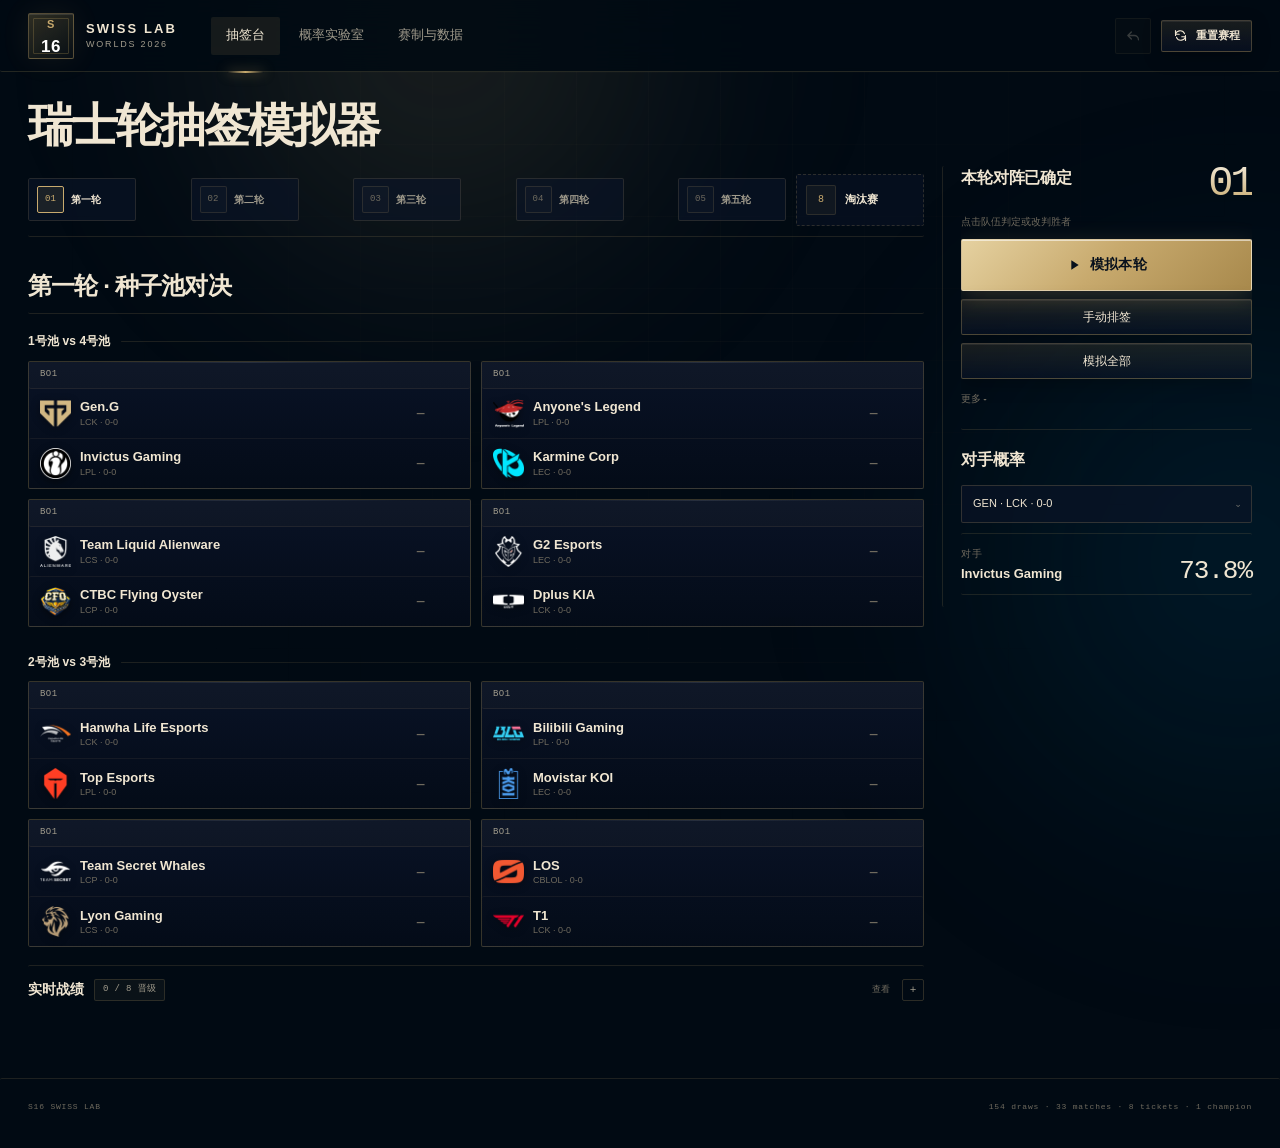
==== commit 3aa74220: "Use data-derived Elo defaults" ====
--- a/s16-swiss-lab.html
+++ b/s16-swiss-lab.html
@@ -2932,9 +2932,9 @@
   };
 
   var RATINGS = {
-    GEN: 1870, HLE: 1840, AL: 1820, BLG: 1800, T1: 1790, TES: 1760,
-    G2: 1740, DK: 1720, KC: 1700, MKOI: 1680, CFO: 1660, TSW: 1640,
-    IG: 1620, LYON: 1600, TLAW: 1580, LOS: 1560
+    GEN: 1855, HLE: 1785, AL: 1780, BLG: 1840, T1: 1715, TES: 1645,
+    G2: 1755, DK: 1755, KC: 1755, MKOI: 1620, CFO: 1585, TSW: 1760,
+    IG: 1675, LYON: 1695, TLAW: 1730, LOS: 1685
   };
 
   var SCHEDULE = {
@@ -4546,7 +4546,7 @@
   var IDS = E.IDS;
 
   var STORAGE_GAME = "s16.swiss.game.v2";
-  var STORAGE_RATINGS = "s16.swiss.ratings.v2";
+  var STORAGE_RATINGS = "s16.swiss.ratings.v5";
   var STORAGE_HISTORY = "s16.swiss.history.v2";
 
   var $ = function (sel, root) { return (root || document).querySelector(sel); };
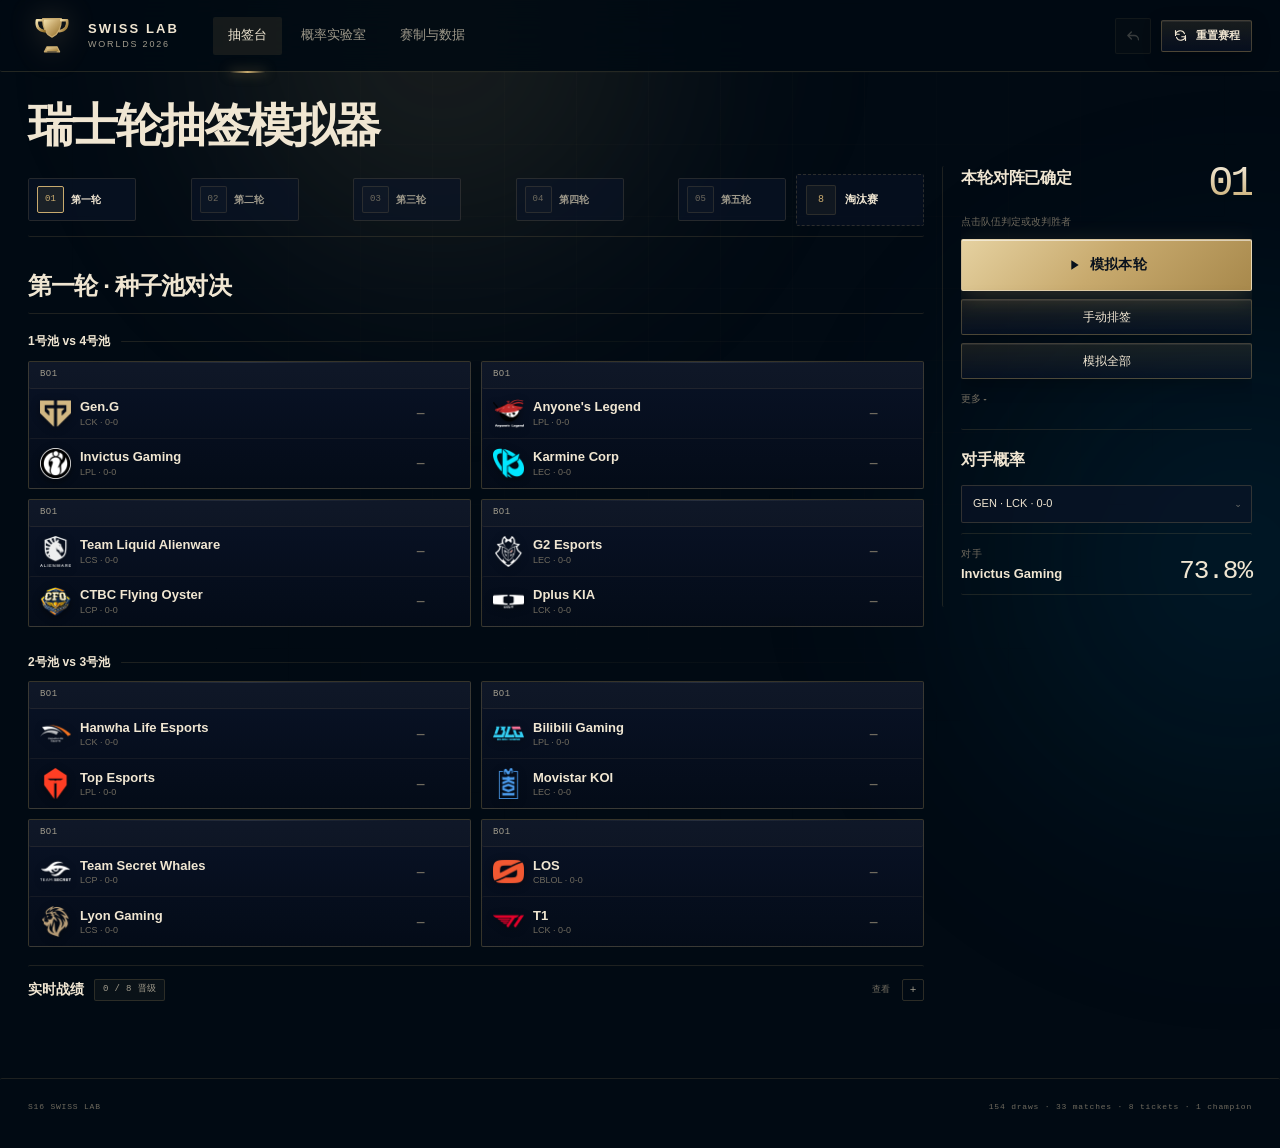
==== commit 49761ba2: "Use Worlds trophy brand mark" ====
--- a/s16-swiss-lab.html
+++ b/s16-swiss-lab.html
@@ -2535,6 +2535,29 @@
 }
 .more-actions summary:hover { background: transparent !important; color: var(--muted) !important; }
 
+/* Worlds trophy brand mark */
+.brand-mark {
+  width: 48px !important;
+  height: 48px !important;
+  background: transparent !important;
+  border: 0 !important;
+  border-radius: 0 !important;
+  box-shadow: none !important;
+  padding: 0 !important;
+}
+.brand-mark::after { display: none !important; }
+.brand-mark svg {
+  width: 46px;
+  height: 46px;
+  display: block;
+  overflow: visible;
+  filter: drop-shadow(0 0 14px rgba(200, 170, 110, .28));
+}
+@media (max-width: 900px) {
+  .brand-mark { width: 42px !important; height: 42px !important; }
+  .brand-mark svg { width: 40px; height: 40px; }
+}
+
   </style>
 </head>
 <body class="sharp-ui">
@@ -2544,7 +2567,28 @@
 
   <header class="topbar">
     <a class="brand" href="#" data-action="go-draw" aria-label="回到抽签台">
-      <span class="brand-mark">S<span>16</span></span>
+      <span class="brand-mark" aria-hidden="true">
+        <svg viewBox="0 0 64 64" role="img" aria-label="Worlds trophy">
+          <defs>
+            <linearGradient id="trophyGold" x1="0" y1="0" x2="1" y2="1">
+              <stop offset="0" stop-color="#f7e7b4"/>
+              <stop offset=".45" stop-color="#c8aa6e"/>
+              <stop offset="1" stop-color="#8f6c25"/>
+            </linearGradient>
+            <linearGradient id="trophyRim" x1="0" y1="0" x2="0" y2="1">
+              <stop offset="0" stop-color="#fff1c7"/>
+              <stop offset="1" stop-color="#c8aa6e"/>
+            </linearGradient>
+          </defs>
+          <path d="M19 8h26c0 12-3.7 21.5-13 25.5C22.7 29.5 19 20 19 8Z" fill="url(#trophyGold)"/>
+          <path d="M19 10H11c-1.2 8.5 2.6 14.2 10.7 15.4" fill="none" stroke="url(#trophyGold)" stroke-width="3.6" stroke-linecap="round"/>
+          <path d="M45 10h8c1.2 8.5-2.6 14.2-10.7 15.4" fill="none" stroke="url(#trophyGold)" stroke-width="3.6" stroke-linecap="round"/>
+          <path d="M20 9h24" stroke="url(#trophyRim)" stroke-width="2" stroke-linecap="round"/>
+          <path d="M32 33.5v11" stroke="url(#trophyGold)" stroke-width="3.6" stroke-linecap="round"/>
+          <path d="M25 47h14l3.5 7h-21L25 47Z" fill="url(#trophyGold)"/>
+          <path d="M26 54h12" stroke="#0b111b" stroke-width="1.6" stroke-linecap="round" opacity=".55"/>
+        </svg>
+      </span>
       <span class="brand-copy"><strong>SWISS LAB</strong><small>WORLDS 2026</small></span>
     </a>
 
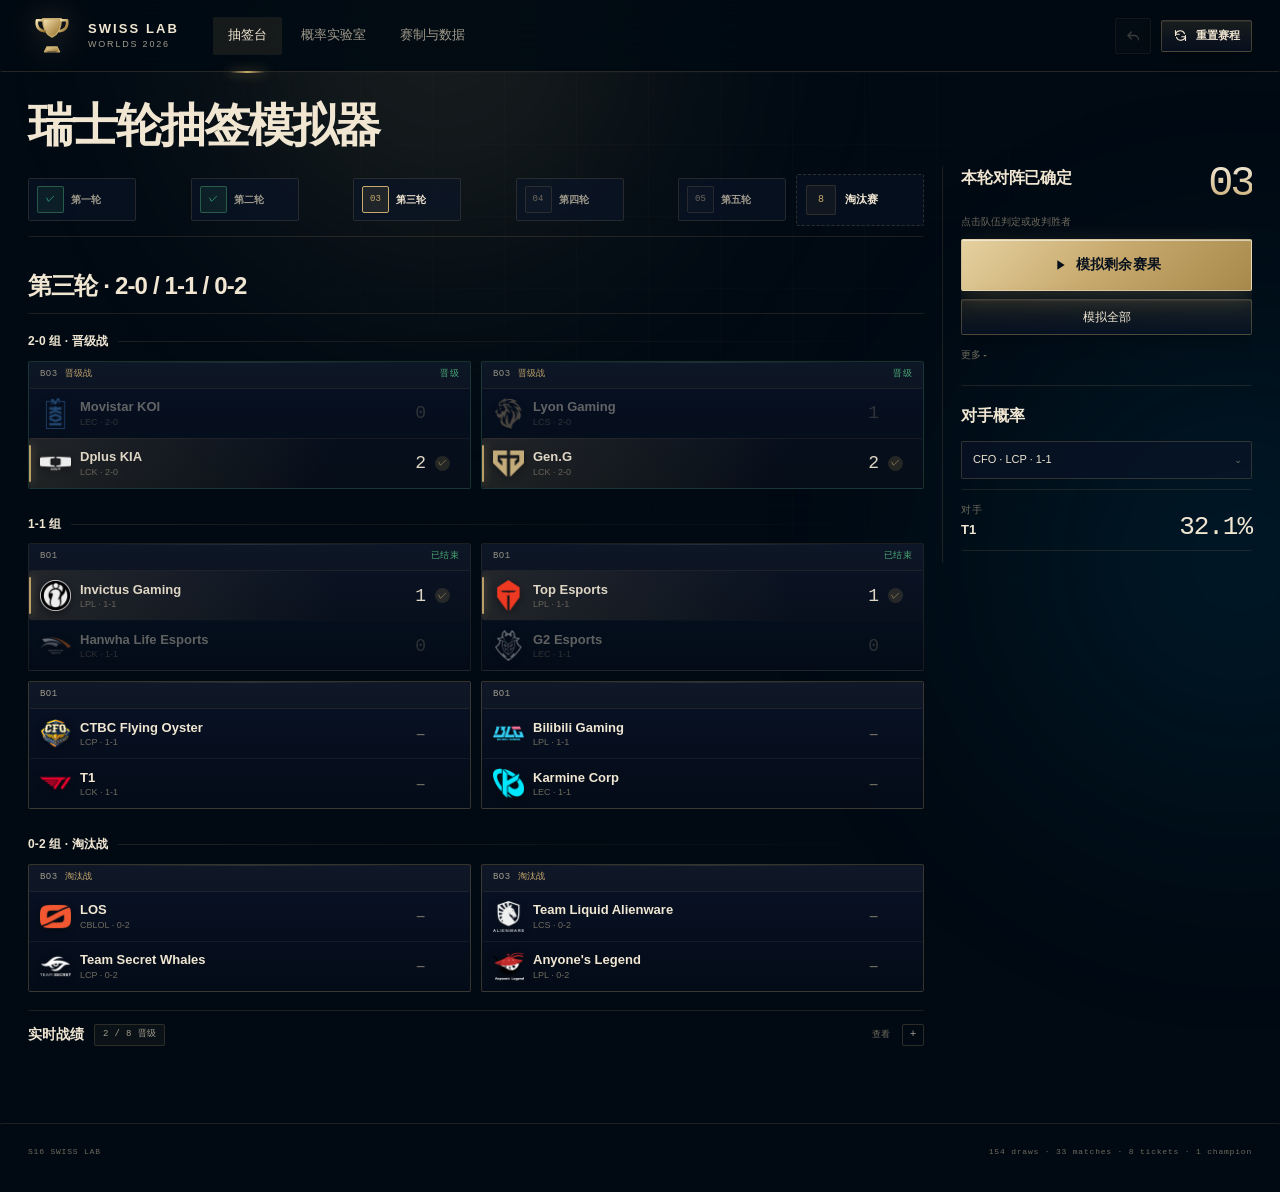
==== commit 1441f787: "Update to real Swiss results through round 3" ====
--- a/s16-swiss-lab.html
+++ b/s16-swiss-lab.html
@@ -2917,7 +2917,7 @@
 
   <script>
 window.S16_LOGOS = {"GEN": "[data-uri]", "AL": "[data-uri]", "TLAW": "[data-uri]", "G2": "[data-uri]", "HLE": "[data-uri]", "BLG": "[data-uri]", "TSW": "[data-uri]", "LOS": "[data-uri]", "T1": "[data-uri]", "TES": "[data-uri]", "LYON": "[data-uri]", "MKOI": "[data-uri]", "DK": "[data-uri]", "IG": "[data-uri]", "CFO": "[data-uri]", "KC": "[data-uri]"};
-/* S16 Worlds Swiss — static data (as of 2026-10-19) */
+/* S16 Worlds Swiss — static data (as of 2026-10-26) */
 (function (root, factory) {
   var data = factory();
   if (typeof module === "object" && module.exports) module.exports = data;
@@ -2949,14 +2949,36 @@
   ];
 
   var ACTUAL_R1 = [
-    { a: "GEN",  b: "IG",   groupKey: "P1-P4" },
-    { a: "AL",   b: "KC",   groupKey: "P1-P4" },
-    { a: "TLAW", b: "CFO",  groupKey: "P1-P4" },
-    { a: "G2",   b: "DK",   groupKey: "P1-P4" },
-    { a: "HLE",  b: "TES",  groupKey: "P2-P3" },
-    { a: "BLG",  b: "MKOI", groupKey: "P2-P3" },
-    { a: "TSW",  b: "LYON", groupKey: "P2-P3" },
-    { a: "LOS",  b: "T1",   groupKey: "P2-P3" }
+    { a: "GEN",  b: "IG",   groupKey: "P1-P4", winner: "GEN",  scoreA: 1, scoreB: 0 },
+    { a: "AL",   b: "KC",   groupKey: "P1-P4", winner: "KC",   scoreA: 0, scoreB: 1 },
+    { a: "TLAW", b: "CFO",  groupKey: "P1-P4", winner: "CFO",  scoreA: 0, scoreB: 1 },
+    { a: "G2",   b: "DK",   groupKey: "P1-P4", winner: "DK",   scoreA: 0, scoreB: 1 },
+    { a: "HLE",  b: "TES",  groupKey: "P2-P3", winner: "HLE",  scoreA: 1, scoreB: 0 },
+    { a: "BLG",  b: "MKOI", groupKey: "P2-P3", winner: "MKOI", scoreA: 0, scoreB: 1 },
+    { a: "TSW",  b: "LYON", groupKey: "P2-P3", winner: "LYON", scoreA: 0, scoreB: 1 },
+    { a: "LOS",  b: "T1",   groupKey: "P2-P3", winner: "T1",   scoreA: 0, scoreB: 1 }
+  ];
+
+  var ACTUAL_R2 = [
+    { a: "HLE",  b: "GEN",  groupKey: "1-0", bo: 1, winner: "GEN",  scoreA: 0, scoreB: 1 },
+    { a: "MKOI", b: "CFO",  groupKey: "1-0", bo: 1, winner: "MKOI", scoreA: 1, scoreB: 0 },
+    { a: "DK",   b: "T1",   groupKey: "1-0", bo: 1, winner: "DK",   scoreA: 1, scoreB: 0 },
+    { a: "KC",   b: "LYON", groupKey: "1-0", bo: 1, winner: "LYON", scoreA: 0, scoreB: 1 },
+    { a: "TES",  b: "AL",   groupKey: "0-1", bo: 1, winner: "TES",  scoreA: 1, scoreB: 0 },
+    { a: "LOS",  b: "G2",   groupKey: "0-1", bo: 1, winner: "G2",   scoreA: 0, scoreB: 1 },
+    { a: "TSW",  b: "IG",   groupKey: "0-1", bo: 1, winner: "IG",   scoreA: 0, scoreB: 1 },
+    { a: "TLAW", b: "BLG",  groupKey: "0-1", bo: 1, winner: "BLG",  scoreA: 0, scoreB: 1 }
+  ];
+
+  var ACTUAL_R3 = [
+    { a: "MKOI", b: "DK",   groupKey: "2-0", bo: 3, winner: "DK",   scoreA: 0, scoreB: 2 },
+    { a: "LYON", b: "GEN",  groupKey: "2-0", bo: 3, winner: "GEN",  scoreA: 1, scoreB: 2 },
+    { a: "IG",   b: "HLE",  groupKey: "1-1", bo: 1, winner: "IG",   scoreA: 1, scoreB: 0 },
+    { a: "TES",  b: "G2",   groupKey: "1-1", bo: 1, winner: "TES",  scoreA: 1, scoreB: 0 },
+    { a: "CFO",  b: "T1",   groupKey: "1-1", bo: 1, winner: null,   scoreA: null, scoreB: null },
+    { a: "BLG",  b: "KC",   groupKey: "1-1", bo: 1, winner: null,   scoreA: null, scoreB: null },
+    { a: "LOS",  b: "TSW",  groupKey: "0-2", bo: 3, winner: null,   scoreA: null, scoreB: null },
+    { a: "TLAW", b: "AL",   groupKey: "0-2", bo: 3, winner: null,   scoreA: null, scoreB: null }
   ];
 
   var POOLS = {
@@ -2982,10 +3004,10 @@
   };
 
   var SCHEDULE = {
-    1: { date: "10.24 – 10.25", label: "第一轮", sub: "种子池抽签 · 8 场 BO1" },
-    2: { date: "10.25 – 10.27", label: "第二轮", sub: "1-0 / 0-1 · 8 场 BO1" },
-    3: { date: "10.27 – 10.29", label: "第三轮", sub: "2-0 / 1-1 / 0-2 · 8 场" },
-    4: { date: "10.29 – 10.31", label: "第四轮", sub: "2-1 / 1-2 · 6 场 BO3" },
+    1: { date: "10.24",        label: "第一轮", sub: "种子池抽签 · 8 场 BO1" },
+    2: { date: "10.25 – 10.26", label: "第二轮", sub: "1-0 / 0-1 · 8 场 BO1" },
+    3: { date: "10.26 – 10.27", label: "第三轮", sub: "2-0 / 1-1 / 0-2 · 4 BO1 + 4 BO3" },
+    4: { date: "10.29 – 10.30", label: "第四轮", sub: "2-1 / 1-2 · 6 场 BO3" },
     5: { date: "11.01",        label: "第五轮", sub: "2-2 决胜 · 3 场 BO3" }
   };
 
@@ -2999,6 +3021,8 @@
   return {
     TEAMS: TEAMS,
     ACTUAL_R1: ACTUAL_R1,
+    ACTUAL_R2: ACTUAL_R2,
+    ACTUAL_R3: ACTUAL_R3,
     POOLS: POOLS,
     REGIONS: REGIONS,
     RATINGS: RATINGS,
@@ -3121,6 +3145,32 @@
       knockout: { drawn: false, matches: [], champion: null },
       createdAt: Date.now()
     };
+  }
+
+  function createCurrentState() {
+    var rounds = [Data.ACTUAL_R1 || [], Data.ACTUAL_R2 || [], Data.ACTUAL_R3 || []];
+    var matches = [];
+    rounds.forEach(function (pairs, ri) {
+      var round = ri + 1;
+      pairs.forEach(function (p, i) {
+        var extra = { official: true };
+        if (p.winner) {
+          extra.winner = p.winner;
+          extra.scoreA = p.scoreA;
+          extra.scoreB = p.scoreB;
+        }
+        matches.push(makeMatch("R" + round + "M" + (i + 1), round, p.groupKey, p.bo || 1, p.a, p.b, extra));
+      });
+    });
+    var state = {
+      version: 2,
+      completedRounds: 0,
+      matches: matches,
+      knockout: { drawn: false, matches: [], champion: null },
+      createdAt: Date.now()
+    };
+    state.completedRounds = countCompletedRounds(state);
+    return state;
   }
 
   function createEmptyState() {
@@ -4518,6 +4568,7 @@
     fmtInt: fmtInt,
 
     createInitialState: createInitialState,
+    createCurrentState: createCurrentState,
     createEmptyState: createEmptyState,
     cloneState: cloneState,
     normalizeState: normalizeState,
@@ -4589,9 +4640,9 @@
   var SCHEDULE = Data.SCHEDULE;
   var IDS = E.IDS;
 
-  var STORAGE_GAME = "s16.swiss.game.v2";
+  var STORAGE_GAME = "s16.swiss.game.v3";
   var STORAGE_RATINGS = "s16.swiss.ratings.v5";
-  var STORAGE_HISTORY = "s16.swiss.history.v2";
+  var STORAGE_HISTORY = "s16.swiss.history.v3";
 
   var $ = function (sel, root) { return (root || document).querySelector(sel); };
   var $$ = function (sel, root) { return Array.prototype.slice.call((root || document).querySelectorAll(sel)); };
@@ -4615,7 +4666,7 @@
         if (parsed && Array.isArray(parsed.matches)) return E.normalizeState(parsed);
       } catch (e) { /* fall through */ }
     }
-    return E.createInitialState();
+    return E.createCurrentState();
   }
 
   function loadRatings() {
@@ -4648,11 +4699,12 @@
   var game = loadGame();
   var ratings = loadRatings();
   var history = loadHistory();
+  var initialPending = E.pendingMatches(game);
 
   var ui = {
     view: "draw",
     round: Math.min(E.countCompletedRounds(game) + 1, 5),
-    oddsTeam: "GEN",
+    oddsTeam: initialPending.length ? initialPending[0].a : "GEN",
     labTeam: "GEN",
     lab: null,
     labRuns: 20000,
@@ -5163,6 +5215,7 @@
           (played === 0 ? '<button type="button" class="ghost-btn danger" data-action="redraw-round">重新随机抽取本轮</button>' : "") +
           (r === 1 && played === 0 && !isOfficial ? '<button type="button" class="ghost-btn" data-action="official-round">恢复官方首轮签</button>' : "") +
           '<button type="button" class="ghost-btn" data-action="select-round" data-round="' + Math.min(r, 5) + '">定位到本轮对阵</button>' +
+          (E.countCompletedRounds(game) > 0 ? '<button type="button" class="ghost-btn" data-action="restart-fresh">从第一轮重开</button>' : "") +
         "</details>" +
         '<div class="console-divider"></div>' +
         '<div class="info-list">' +
@@ -5603,11 +5656,13 @@
     renderAll();
   }
 
-  function resetAll(keepRatings) {
+  function resetAll(keepRatings, fresh) {
     pushHistory();
-    game = E.createInitialState();
-    ui.round = 1;
-    ui.animateRound = 1;
+    game = fresh ? E.createInitialState() : E.createCurrentState();
+    ui.round = Math.min(E.countCompletedRounds(game) + 1, 5);
+    var nextPending = E.pendingMatches(game);
+    ui.oddsTeam = nextPending.length ? nextPending[0].a : "GEN";
+    ui.animateRound = ui.round;
     ui.lab = null;
     ui.labStale = true;
     if (!keepRatings) {
@@ -5619,7 +5674,7 @@
     saveGame();
     renderAll();
     window.setTimeout(function () { ui.animateRound = null; }, 1300);
-    toast("已重置为官方首轮签", "success");
+    toast(fresh ? "已回到官方首轮签" : "已回到当前赛况", "success");
   }
 
   /* ------------------------------------------------------------------ */
@@ -5677,7 +5732,7 @@
 
   function doSimRest() {
     if (E.countCompletedRounds(game) >= 5 && game.knockout.champion) {
-      confirmAction("重开一届？", "当前这届赛会的冠军是 " + game.knockout.champion + "。重开会回到官方首轮签，并清除当前所有赛果。", "重开一届", function () { resetAll(true); });
+      confirmAction("重开一届？", "当前这届赛会的冠军是 " + game.knockout.champion + "。重开会回到官方首轮签，并清除当前所有赛果。", "重开一届", function () { resetAll(true, true); });
       return;
     }
     pushHistory();
@@ -6332,7 +6387,10 @@
       $("#knockoutPanel").scrollIntoView({ behavior: "smooth", block: "start" });
     }
     else if (action === "reset") {
-      confirmAction("重置整届赛会？", "当前赛程、手动判定的赛果与淘汰赛签表都会被清除，回到官方首轮签。实力值设置会保留。", "重置赛程", function () { resetAll(true); });
+      confirmAction("重置赛程？", "当前赛程、手动判定的赛果与淘汰赛签表都会被清除，回到截至目前的真实赛况。实力值设置会保留。", "重置赛程", function () { resetAll(true); });
+    }
+    else if (action === "restart-fresh") {
+      confirmAction("从第一轮重开？", "当前真实赛果会被清除，回到官方首轮签；之后可以重新抽取、手动排签或模拟整届赛会。", "从第一轮重开", function () { resetAll(true, true); });
     }
     else if (action === "undo") {
       if (!history.length) { toast("没有可撤销的操作", "warn"); return; }
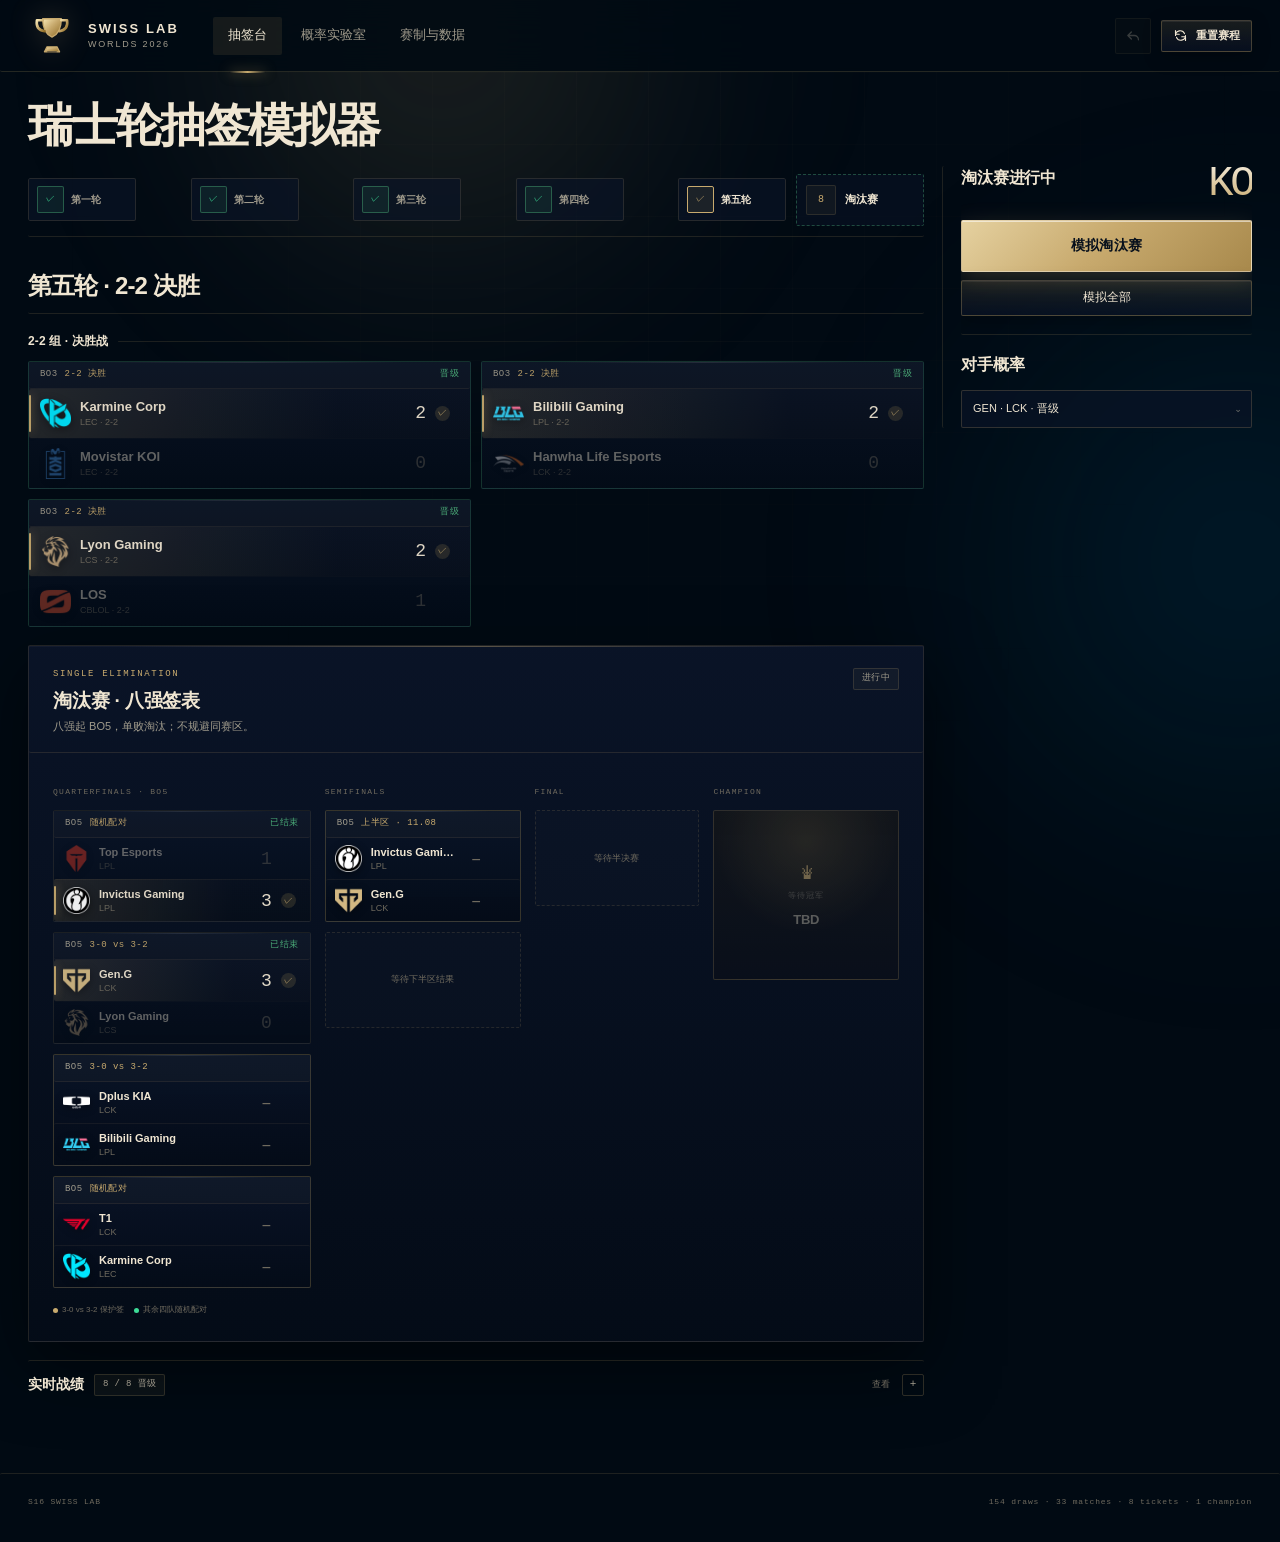
==== commit 6caee4d8: "Update to real results through knockout quarterfinals (2026-11-05) - Fill R3 results, add R4/R5 and " ====
--- a/s16-swiss-lab.html
+++ b/s16-swiss-lab.html
@@ -2900,7 +2900,7 @@
             </ul>
           </div>
         </div>
-        <p class="disclaimer">非官方粉丝工具 · 数据截至 2026-10-19 · 队伍名称与赛制版权归 Riot Games 及各俱乐部所有。</p>
+        <p class="disclaimer">非官方粉丝工具 · 数据截至 2026-11-05 · 队伍名称与赛制版权归 Riot Games 及各俱乐部所有。</p>
       </section>
     </section>
   </main>
@@ -2917,7 +2917,7 @@
 
   <script>
 window.S16_LOGOS = {"GEN": "[data-uri]", "AL": "[data-uri]", "TLAW": "[data-uri]", "G2": "[data-uri]", "HLE": "[data-uri]", "BLG": "[data-uri]", "TSW": "[data-uri]", "LOS": "[data-uri]", "T1": "[data-uri]", "TES": "[data-uri]", "LYON": "[data-uri]", "MKOI": "[data-uri]", "DK": "[data-uri]", "IG": "[data-uri]", "CFO": "[data-uri]", "KC": "[data-uri]"};
-/* S16 Worlds Swiss — static data (as of 2026-10-26) */
+/* S16 Worlds Swiss — static data (as of 2026-11-05) */
 (function (root, factory) {
   var data = factory();
   if (typeof module === "object" && module.exports) module.exports = data;
@@ -2972,13 +2972,39 @@
 
   var ACTUAL_R3 = [
     { a: "MKOI", b: "DK",   groupKey: "2-0", bo: 3, winner: "DK",   scoreA: 0, scoreB: 2 },
-    { a: "LYON", b: "GEN",  groupKey: "2-0", bo: 3, winner: "GEN",  scoreA: 1, scoreB: 2 },
-    { a: "IG",   b: "HLE",  groupKey: "1-1", bo: 1, winner: "IG",   scoreA: 1, scoreB: 0 },
-    { a: "TES",  b: "G2",   groupKey: "1-1", bo: 1, winner: "TES",  scoreA: 1, scoreB: 0 },
-    { a: "CFO",  b: "T1",   groupKey: "1-1", bo: 1, winner: null,   scoreA: null, scoreB: null },
-    { a: "BLG",  b: "KC",   groupKey: "1-1", bo: 1, winner: null,   scoreA: null, scoreB: null },
-    { a: "LOS",  b: "TSW",  groupKey: "0-2", bo: 3, winner: null,   scoreA: null, scoreB: null },
-    { a: "TLAW", b: "AL",   groupKey: "0-2", bo: 3, winner: null,   scoreA: null, scoreB: null }
+    { a: "GEN",  b: "LYON", groupKey: "2-0", bo: 3, winner: "GEN",  scoreA: 2, scoreB: 1 },
+    { a: "HLE",  b: "IG",   groupKey: "1-1", bo: 1, winner: "IG",   scoreA: 0, scoreB: 1 },
+    { a: "G2",   b: "TES",  groupKey: "1-1", bo: 1, winner: "TES",  scoreA: 0, scoreB: 1 },
+    { a: "CFO",  b: "T1",   groupKey: "1-1", bo: 1, winner: "T1",   scoreA: 0, scoreB: 1 },
+    { a: "BLG",  b: "KC",   groupKey: "1-1", bo: 1, winner: "BLG",  scoreA: 1, scoreB: 0 },
+    { a: "LOS",  b: "TSW",  groupKey: "0-2", bo: 3, winner: "LOS",  scoreA: 2, scoreB: 0 },
+    { a: "TLAW", b: "AL",   groupKey: "0-2", bo: 3, winner: "TLAW", scoreA: 2, scoreB: 0 }
+  ];
+
+  /* Round 4 — 2-1 group (advance) / 1-2 group (elimination), all Bo3 */
+  var ACTUAL_R4 = [
+    { a: "MKOI", b: "T1",   groupKey: "2-1", bo: 3, winner: "T1",   scoreA: 0, scoreB: 2 },
+    { a: "IG",   b: "LYON", groupKey: "2-1", bo: 3, winner: "IG",   scoreA: 2, scoreB: 1 },
+    { a: "TES",  b: "BLG",  groupKey: "2-1", bo: 3, winner: "TES",  scoreA: 2, scoreB: 1 },
+    { a: "KC",   b: "CFO",  groupKey: "1-2", bo: 3, winner: "KC",   scoreA: 2, scoreB: 0 },
+    { a: "TLAW", b: "LOS",  groupKey: "1-2", bo: 3, winner: "LOS",  scoreA: 1, scoreB: 2 },
+    { a: "HLE",  b: "G2",   groupKey: "1-2", bo: 3, winner: "HLE",  scoreA: 2, scoreB: 0 }
+  ];
+
+  /* Round 5 — 2-2 group, all Bo3 */
+  var ACTUAL_R5 = [
+    { a: "KC",   b: "MKOI", groupKey: "2-2", bo: 3, winner: "KC",   scoreA: 2, scoreB: 0 },
+    { a: "BLG",  b: "HLE",  groupKey: "2-2", bo: 3, winner: "BLG",  scoreA: 2, scoreB: 0 },
+    { a: "LYON", b: "LOS",  groupKey: "2-2", bo: 3, winner: "LYON", scoreA: 2, scoreB: 1 }
+  ];
+
+  /* Knockout stage — Bo5, single elimination. QF1+QF2 = upper half, QF3+QF4 = lower half. */
+  var ACTUAL_KNOCKOUT = [
+    { id: "QF1", stage: "QF", slot: 1, a: "TES",  b: "IG",   note: "随机配对",     winner: "IG",  scoreA: 1, scoreB: 3 },
+    { id: "QF2", stage: "QF", slot: 2, a: "GEN",  b: "LYON", note: "3-0 vs 3-2",   winner: "GEN", scoreA: 3, scoreB: 0 },
+    { id: "QF3", stage: "QF", slot: 3, a: "DK",   b: "BLG",  note: "3-0 vs 3-2",   winner: null,  scoreA: null, scoreB: null },
+    { id: "QF4", stage: "QF", slot: 4, a: "T1",   b: "KC",   note: "随机配对",     winner: null,  scoreA: null, scoreB: null },
+    { id: "SF1", stage: "SF", slot: 1, a: "IG",   b: "GEN",  note: "上半区 · 11.08", winner: null, scoreA: null, scoreB: null }
   ];
 
   var POOLS = {
@@ -3005,10 +3031,11 @@
 
   var SCHEDULE = {
     1: { date: "10.24",        label: "第一轮", sub: "种子池抽签 · 8 场 BO1" },
-    2: { date: "10.25 – 10.26", label: "第二轮", sub: "1-0 / 0-1 · 8 场 BO1" },
+    2: { date: "10.25",        label: "第二轮", sub: "1-0 / 0-1 · 8 场 BO1" },
     3: { date: "10.26 – 10.27", label: "第三轮", sub: "2-0 / 1-1 / 0-2 · 4 BO1 + 4 BO3" },
-    4: { date: "10.29 – 10.30", label: "第四轮", sub: "2-1 / 1-2 · 6 场 BO3" },
-    5: { date: "11.01",        label: "第五轮", sub: "2-2 决胜 · 3 场 BO3" }
+    4: { date: "10.29 – 10.31", label: "第四轮", sub: "2-1 / 1-2 · 6 场 BO3" },
+    5: { date: "11.01",        label: "第五轮", sub: "2-2 决胜 · 3 场 BO3" },
+    6: { date: "11.03 – 11.15", label: "淘汰赛", sub: "八强 / 四强 / 决赛 · BO5" }
   };
 
   var RULES = {
@@ -3023,6 +3050,9 @@
     ACTUAL_R1: ACTUAL_R1,
     ACTUAL_R2: ACTUAL_R2,
     ACTUAL_R3: ACTUAL_R3,
+    ACTUAL_R4: ACTUAL_R4,
+    ACTUAL_R5: ACTUAL_R5,
+    ACTUAL_KNOCKOUT: ACTUAL_KNOCKOUT,
     POOLS: POOLS,
     REGIONS: REGIONS,
     RATINGS: RATINGS,
@@ -3147,8 +3177,24 @@
     };
   }
 
+  function officialKnockout() {
+    var list = Data.ACTUAL_KNOCKOUT || [];
+    if (!list.length) return { drawn: false, matches: [], champion: null };
+    var matches = list.map(function (p) {
+      var m = makeKnockoutMatch(p.id || (p.stage + (p.slot || 1)), p.stage, p.slot || 1, p.a, p.b, p.note || "");
+      m.official = true;
+      if (p.winner) {
+        m.winner = p.winner;
+        m.scoreA = p.scoreA;
+        m.scoreB = p.scoreB;
+      }
+      return m;
+    });
+    return { drawn: true, matches: matches, champion: null, official: true };
+  }
+
   function createCurrentState() {
-    var rounds = [Data.ACTUAL_R1 || [], Data.ACTUAL_R2 || [], Data.ACTUAL_R3 || []];
+    var rounds = [Data.ACTUAL_R1 || [], Data.ACTUAL_R2 || [], Data.ACTUAL_R3 || [], Data.ACTUAL_R4 || [], Data.ACTUAL_R5 || []];
     var matches = [];
     rounds.forEach(function (pairs, ri) {
       var round = ri + 1;
@@ -3166,9 +3212,10 @@
       version: 2,
       completedRounds: 0,
       matches: matches,
-      knockout: { drawn: false, matches: [], champion: null },
+      knockout: officialKnockout(),
       createdAt: Date.now()
     };
+    ensureKnockoutStructure(state);
     state.completedRounds = countCompletedRounds(state);
     return state;
   }
@@ -3256,19 +3303,23 @@
         return;
       }
       var loser = m.winner === m.a ? m.b : m.a;
+      var winScore = m.winner === m.a ? m.scoreA : m.scoreB;
+      var loseScore = m.winner === m.a ? m.scoreB : m.scoreA;
       rec[m.winner].w++;
       rec[loser].l++;
-      rec[m.winner].scoreFor += m.scoreA || 0;
-      rec[loser].scoreFor += m.scoreB || 0;
+      rec[m.winner].scoreFor += winScore || 0;
+      rec[m.winner].scoreAgainst += loseScore || 0;
+      rec[loser].scoreFor += loseScore || 0;
+      rec[loser].scoreAgainst += winScore || 0;
       if (rec[m.winner].opponents.indexOf(loser) === -1) rec[m.winner].opponents.push(loser);
       if (rec[loser].opponents.indexOf(m.winner) === -1) rec[loser].opponents.push(m.winner);
       rec[m.winner].path.push({
         round: m.round, opp: loser, result: "W", bo: m.bo,
-        scoreFor: m.scoreA, scoreAgainst: m.scoreB, matchId: m.id, stage: m.stage
+        scoreFor: winScore, scoreAgainst: loseScore, matchId: m.id, stage: m.stage
       });
       rec[loser].path.push({
         round: m.round, opp: m.winner, result: "L", bo: m.bo,
-        scoreFor: m.scoreB, scoreAgainst: m.scoreA, matchId: m.id, stage: m.stage
+        scoreFor: loseScore, scoreAgainst: winScore, matchId: m.id, stage: m.stage
       });
     });
     return rec;
@@ -4078,24 +4129,33 @@
     return state.knockout;
   }
 
+  function knockoutSlot(matches, stage, slot) {
+    for (var i = 0; i < matches.length; i++) {
+      if (matches[i].stage === stage && matches[i].slot === slot) return matches[i];
+    }
+    return null;
+  }
+
   function ensureKnockoutStructure(state) {
     var ko = state.knockout;
     if (!ko || !ko.drawn) return;
-    var qf = ko.matches.filter(function (m) { return m.stage === "QF"; });
-    var sf = ko.matches.filter(function (m) { return m.stage === "SF"; });
-    var fin = ko.matches.filter(function (m) { return m.stage === "F"; });
-    if (qf.length === 4 && qf.every(function (m) { return m.winner; }) && sf.length === 0) {
-      ko.matches.push(makeKnockoutMatch("SF1", "SF", 1, qf[0].winner, qf[1].winner, "上半区"));
-      ko.matches.push(makeKnockoutMatch("SF2", "SF", 2, qf[2].winner, qf[3].winner, "下半区"));
-      sf = ko.matches.filter(function (m) { return m.stage === "SF"; });
-    }
-    if (sf.length === 2 && sf.every(function (m) { return m.winner; }) && fin.length === 0) {
-      ko.matches.push(makeKnockoutMatch("F", "F", 1, sf[0].winner, sf[1].winner, "总决赛"));
-      fin = ko.matches.filter(function (m) { return m.stage === "F"; });
-    }
-    if (fin.length === 1 && fin[0].winner) {
-      ko.champion = fin[0].winner;
-    }
+    var halves = [
+      { slot: 1, note: "上半区", a: knockoutSlot(ko.matches, "QF", 1), b: knockoutSlot(ko.matches, "QF", 2) },
+      { slot: 2, note: "下半区", a: knockoutSlot(ko.matches, "QF", 3), b: knockoutSlot(ko.matches, "QF", 4) }
+    ];
+    halves.forEach(function (h) {
+      if (!h.a || !h.b || !h.a.winner || !h.b.winner) return;
+      if (knockoutSlot(ko.matches, "SF", h.slot)) return;
+      ko.matches.push(makeKnockoutMatch("SF" + h.slot, "SF", h.slot, h.a.winner, h.b.winner, h.note));
+    });
+    var sf1 = knockoutSlot(ko.matches, "SF", 1);
+    var sf2 = knockoutSlot(ko.matches, "SF", 2);
+    var fin = knockoutSlot(ko.matches, "F", 1);
+    if (sf1 && sf2 && sf1.winner && sf2.winner && !fin) {
+      ko.matches.push(makeKnockoutMatch("F", "F", 1, sf1.winner, sf2.winner, "总决赛"));
+      fin = knockoutSlot(ko.matches, "F", 1);
+    }
+    if (fin && fin.winner) ko.champion = fin.winner;
   }
 
   function setKnockoutWinner(state, matchId, winnerId, opts) {
@@ -4236,8 +4296,35 @@
       opp: opp,
       nextRound: nextRound,
       pending: pending,
-      completed: completed
+      completed: completed,
+      bracket: knockoutBracketData(state, wins)
     };
+  }
+
+  /* Monte Carlo: when the real knockout bracket is already drawn, simulate inside it. */
+  function knockoutBracketData(state, wins) {
+    var ko = state.knockout;
+    if (!ko || !ko.drawn) return null;
+    var qf = [null, null, null, null];
+    var sf = {};
+    var fin = null;
+    ko.matches.forEach(function (m) {
+      if (!m.a || !m.b) return;
+      var entry = {
+        a: IDX[m.a],
+        b: IDX[m.b],
+        winner: m.winner && IDX[m.winner] != null ? IDX[m.winner] : null
+      };
+      if (m.stage === "QF" && m.slot >= 1 && m.slot <= 4) qf[m.slot - 1] = entry;
+      else if (m.stage === "SF" && m.slot) sf[m.slot] = entry;
+      else if (m.stage === "F") fin = entry;
+    });
+    if (qf.some(function (x) { return !x; })) return null;
+    var qualified = {};
+    for (var i = 0; i < 16; i++) if (wins[i] >= 3) qualified[i] = true;
+    var ok = qf.every(function (p) { return qualified[p.a] && qualified[p.b]; });
+    if (!ok) return null;
+    return { qf: qf, sf: sf, f: fin };
   }
 
   function compactActive(wins, losses) {
@@ -4395,6 +4482,22 @@
     return { champion: champion, semi: semi, final: finalists, qf: qfWinners };
   }
 
+  function simulateKnockoutBracket(bracket, probs, rng) {
+    function play(a, b, fixed) {
+      if (fixed && fixed.winner != null && ((fixed.a === a && fixed.b === b) || (fixed.a === b && fixed.b === a))) {
+        return fixed.winner;
+      }
+      return rng() < probs.p5[a][b] ? a : b;
+    }
+    var qfWinners = bracket.qf.map(function (p) { return play(p.a, p.b, p); });
+    var sfWinners = [
+      play(qfWinners[0], qfWinners[1], bracket.sf && bracket.sf[1]),
+      play(qfWinners[2], qfWinners[3], bracket.sf && bracket.sf[2])
+    ];
+    var champion = play(sfWinners[0], sfWinners[1], bracket.f);
+    return { champion: champion, semi: qfWinners.slice(), final: sfWinners.slice(), qf: qfWinners.slice() };
+  }
+
   function simulateOne(base, probs, options, rng) {
     var wins = new Uint8Array(base.wins);
     var losses = new Uint8Array(base.losses);
@@ -4421,7 +4524,9 @@
 
     var qualified = [];
     for (var i = 0; i < 16; i++) if (wins[i] >= 3) qualified.push(i);
-    var ko = simulateKnockoutCompact(qualified, losses, probs, rng);
+    var ko = base.bracket
+      ? simulateKnockoutBracket(base.bracket, probs, rng)
+      : simulateKnockoutCompact(qualified, losses, probs, rng);
     return {
       wins: wins,
       losses: losses,
@@ -4640,9 +4745,9 @@
   var SCHEDULE = Data.SCHEDULE;
   var IDS = E.IDS;
 
-  var STORAGE_GAME = "s16.swiss.game.v3";
+  var STORAGE_GAME = "s16.swiss.game.v4";
   var STORAGE_RATINGS = "s16.swiss.ratings.v5";
-  var STORAGE_HISTORY = "s16.swiss.history.v3";
+  var STORAGE_HISTORY = "s16.swiss.history.v4";
 
   var $ = function (sel, root) { return (root || document).querySelector(sel); };
   var $$ = function (sel, root) { return Array.prototype.slice.call((root || document).querySelectorAll(sel)); };
@@ -5395,7 +5500,10 @@
       html += '<div class="bracket-scroll"><div class="bracket">' +
         '<div class="bracket-col"><h5>Quarterfinals · BO5</h5>' + qf.map(function (m, i) { return koCardHTML(m, i); }).join("") + "</div>" +
         '<div class="bracket-col"><h5>Semifinals</h5>' +
-          (sf.length ? sf.map(function (m, i) { return koCardHTML(m, i); }).join("") : '<div class="bracket-placeholder">等待八强结果</div><div class="bracket-placeholder">等待八强结果</div>') +
+          (sf.length
+            ? sf.map(function (m, i) { return koCardHTML(m, i); }).join("") +
+              (sf.length < 2 ? '<div class="bracket-placeholder">等待下半区结果</div>' : "")
+            : '<div class="bracket-placeholder">等待八强结果</div><div class="bracket-placeholder">等待八强结果</div>') +
         "</div>" +
         '<div class="bracket-col"><h5>Final</h5>' +
           (fin.length ? fin.map(function (m, i) { return koCardHTML(m, i); }).join("") : '<div class="bracket-placeholder">等待半决赛</div>') +
@@ -5433,7 +5541,7 @@
     var labMeta = $("#labMeta");
     if (lab) {
       var scopeLabel = ui.labScope === "current" ? "当前进度" : ui.labScope === "official" ? "官方首轮签" : "每轮重抽";
-      labMeta.innerHTML = "<span>模拟 <b>" + fmt(lab.runs) + "</b> 次 · 起点：<b>" + scopeLabel + "</b>" + (lab.base && lab.base.rerollR1 ? " · 首轮随机" : "") + (lab.base && lab.base.completed >= 5 ? " · 瑞士轮已完成，从八强重抽" : "") + "</span>" +
+      labMeta.innerHTML = "<span>模拟 <b>" + fmt(lab.runs) + "</b> 次 · 起点：<b>" + scopeLabel + "</b>" + (lab.base && lab.base.rerollR1 ? " · 首轮随机" : "") + (lab.base && lab.base.completed >= 5 ? " · 八强签表已定，沿用真实对位" : "") + "</span>" +
         "<span>耗时 <b>" + (lab.elapsed || 0) + " ms</b> · 随机种子 <b>" + lab.seed + "</b></span>";
     } else {
       labMeta.innerHTML = "<span>尚未运行模拟。点击「运行模拟」生成整届赛会概率。</span><span>精确抽签概率无需模拟，见下方。</span>";
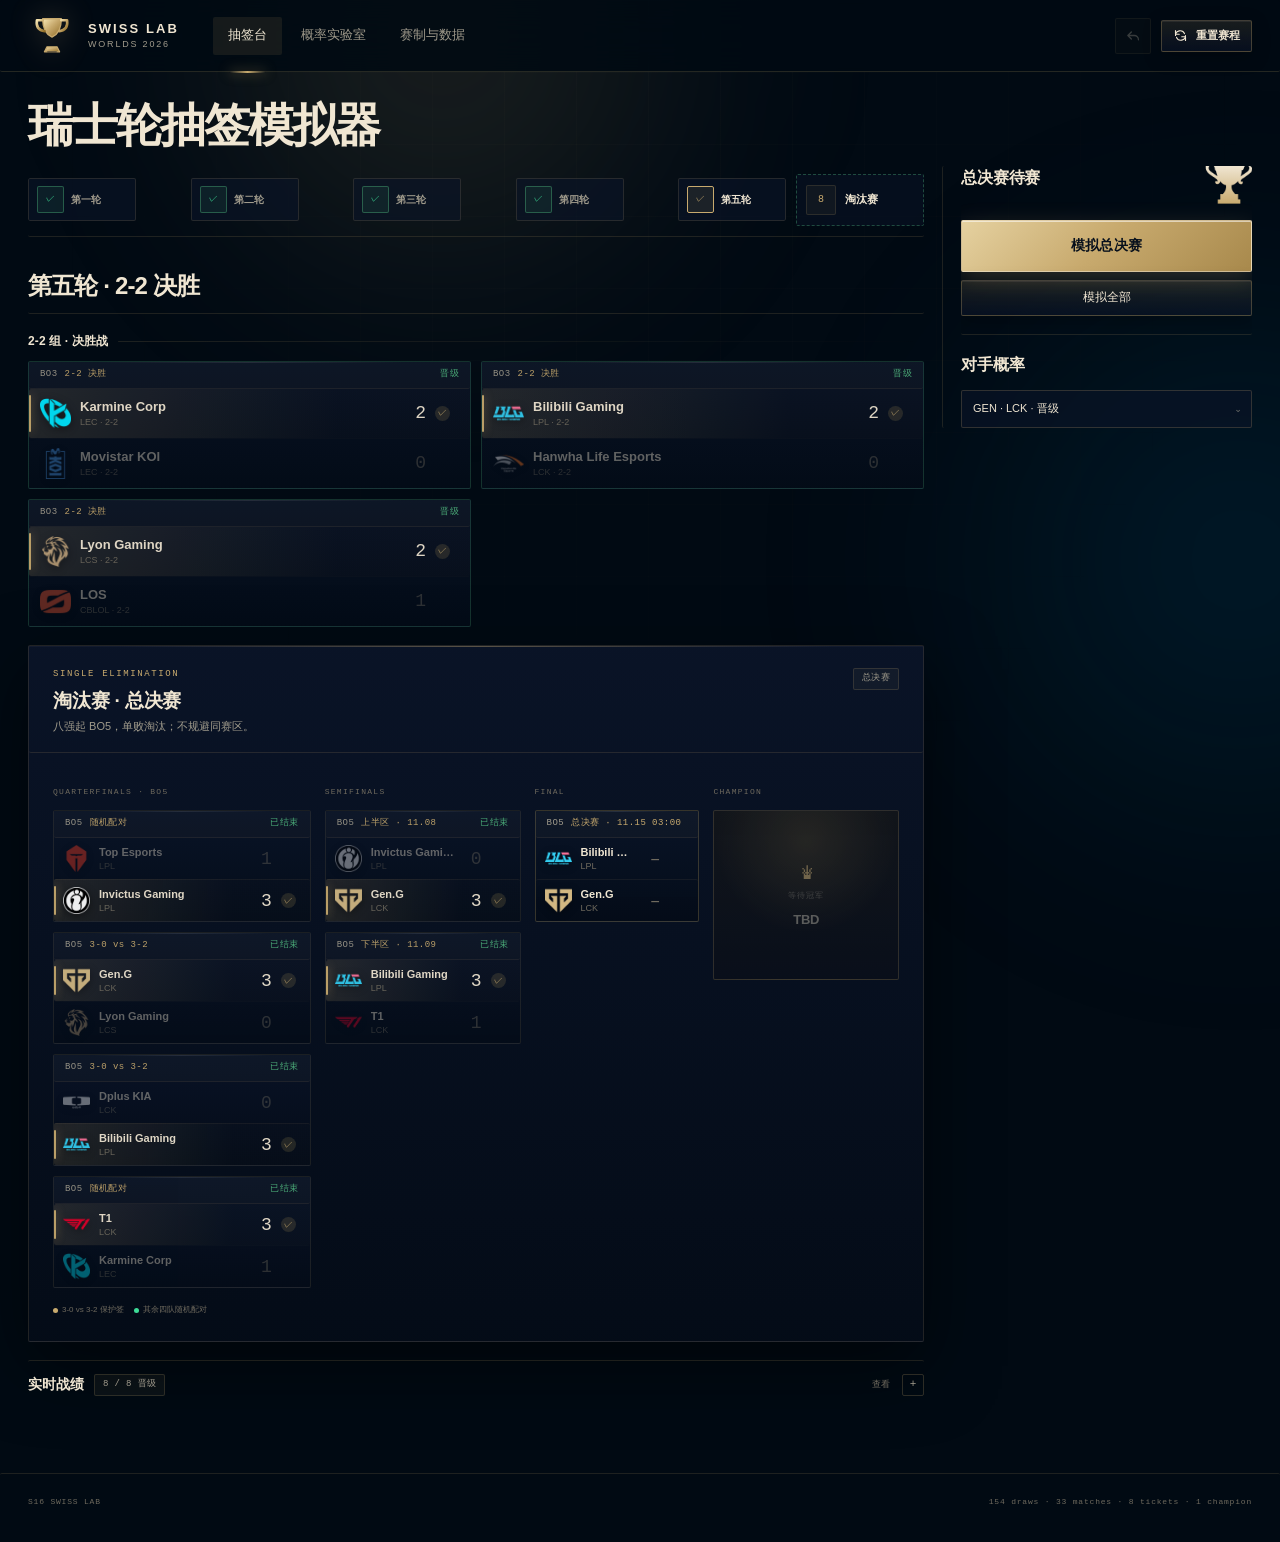
==== commit 5e3d3eba: "Update to real semifinal results and the BLG vs GEN final (2026-11-09) - Fill QF3/QF4 and both semif" ====
--- a/s16-swiss-lab.html
+++ b/s16-swiss-lab.html
@@ -2557,8 +2557,7 @@
   .brand-mark { width: 42px !important; height: 42px !important; }
   .brand-mark svg { width: 40px; height: 40px; }
 }
-
-  </style>
+</style>
 </head>
 <body class="sharp-ui">
   <div class="bg-glow bg-glow-a" aria-hidden="true"></div>
@@ -2663,7 +2662,7 @@
             <div id="roundList" class="round-list"></div>
             <button class="ko-nav" type="button" data-action="scroll-ko" id="koNavBtn">
               <span class="ko-nav-icon">8</span>
-              <span><strong>淘汰赛</strong><small>八强 · BO5</small></span>
+              <span><strong>淘汰赛</strong><small id="koNavSub">八强 · BO5</small></span>
               <span class="ko-nav-state" id="koNavState">未开始</span>
             </button>
           </section>
@@ -2900,7 +2899,7 @@
             </ul>
           </div>
         </div>
-        <p class="disclaimer">非官方粉丝工具 · 数据截至 2026-11-05 · 队伍名称与赛制版权归 Riot Games 及各俱乐部所有。</p>
+        <p class="disclaimer">非官方粉丝工具 · 数据截至 2026-11-09 · 队伍名称与赛制版权归 Riot Games 及各俱乐部所有。</p>
       </section>
     </section>
   </main>
@@ -2916,8 +2915,10 @@
   </div>
 
   <script>
-window.S16_LOGOS = {"GEN": "[data-uri]", "AL": "[data-uri]", "TLAW": "[data-uri]", "G2": "[data-uri]", "HLE": "[data-uri]", "BLG": "[data-uri]", "TSW": "[data-uri]", "LOS": "[data-uri]", "T1": "[data-uri]", "TES": "[data-uri]", "LYON": "[data-uri]", "MKOI": "[data-uri]", "DK": "[data-uri]", "IG": "[data-uri]", "CFO": "[data-uri]", "KC": "[data-uri]"};
-/* S16 Worlds Swiss — static data (as of 2026-11-05) */
+window.S16_LOGOS = {"GEN":"[data-uri]","AL":"[data-uri]","TLAW":"[data-uri]","G2":"[data-uri]","HLE":"[data-uri]","BLG":"[data-uri]","TSW":"[data-uri]","LOS":"[data-uri]","T1":"[data-uri]","TES":"[data-uri]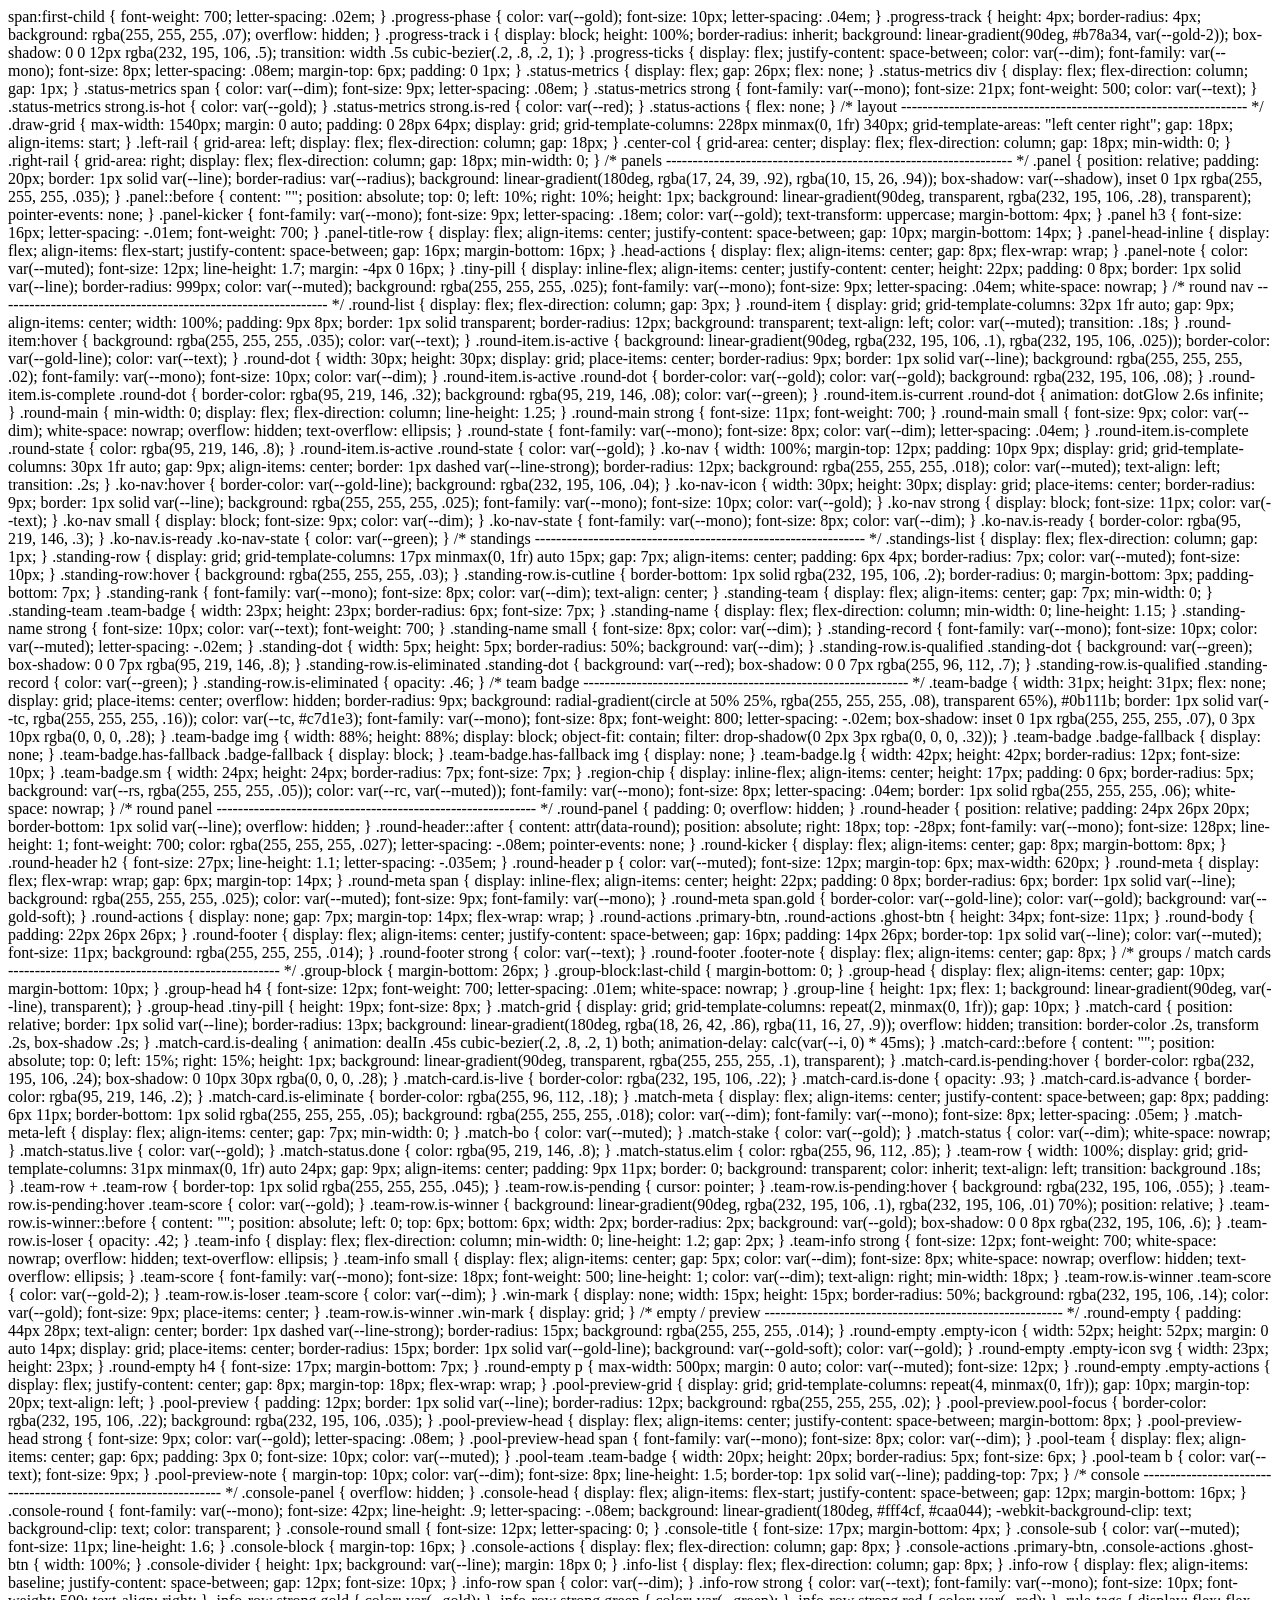
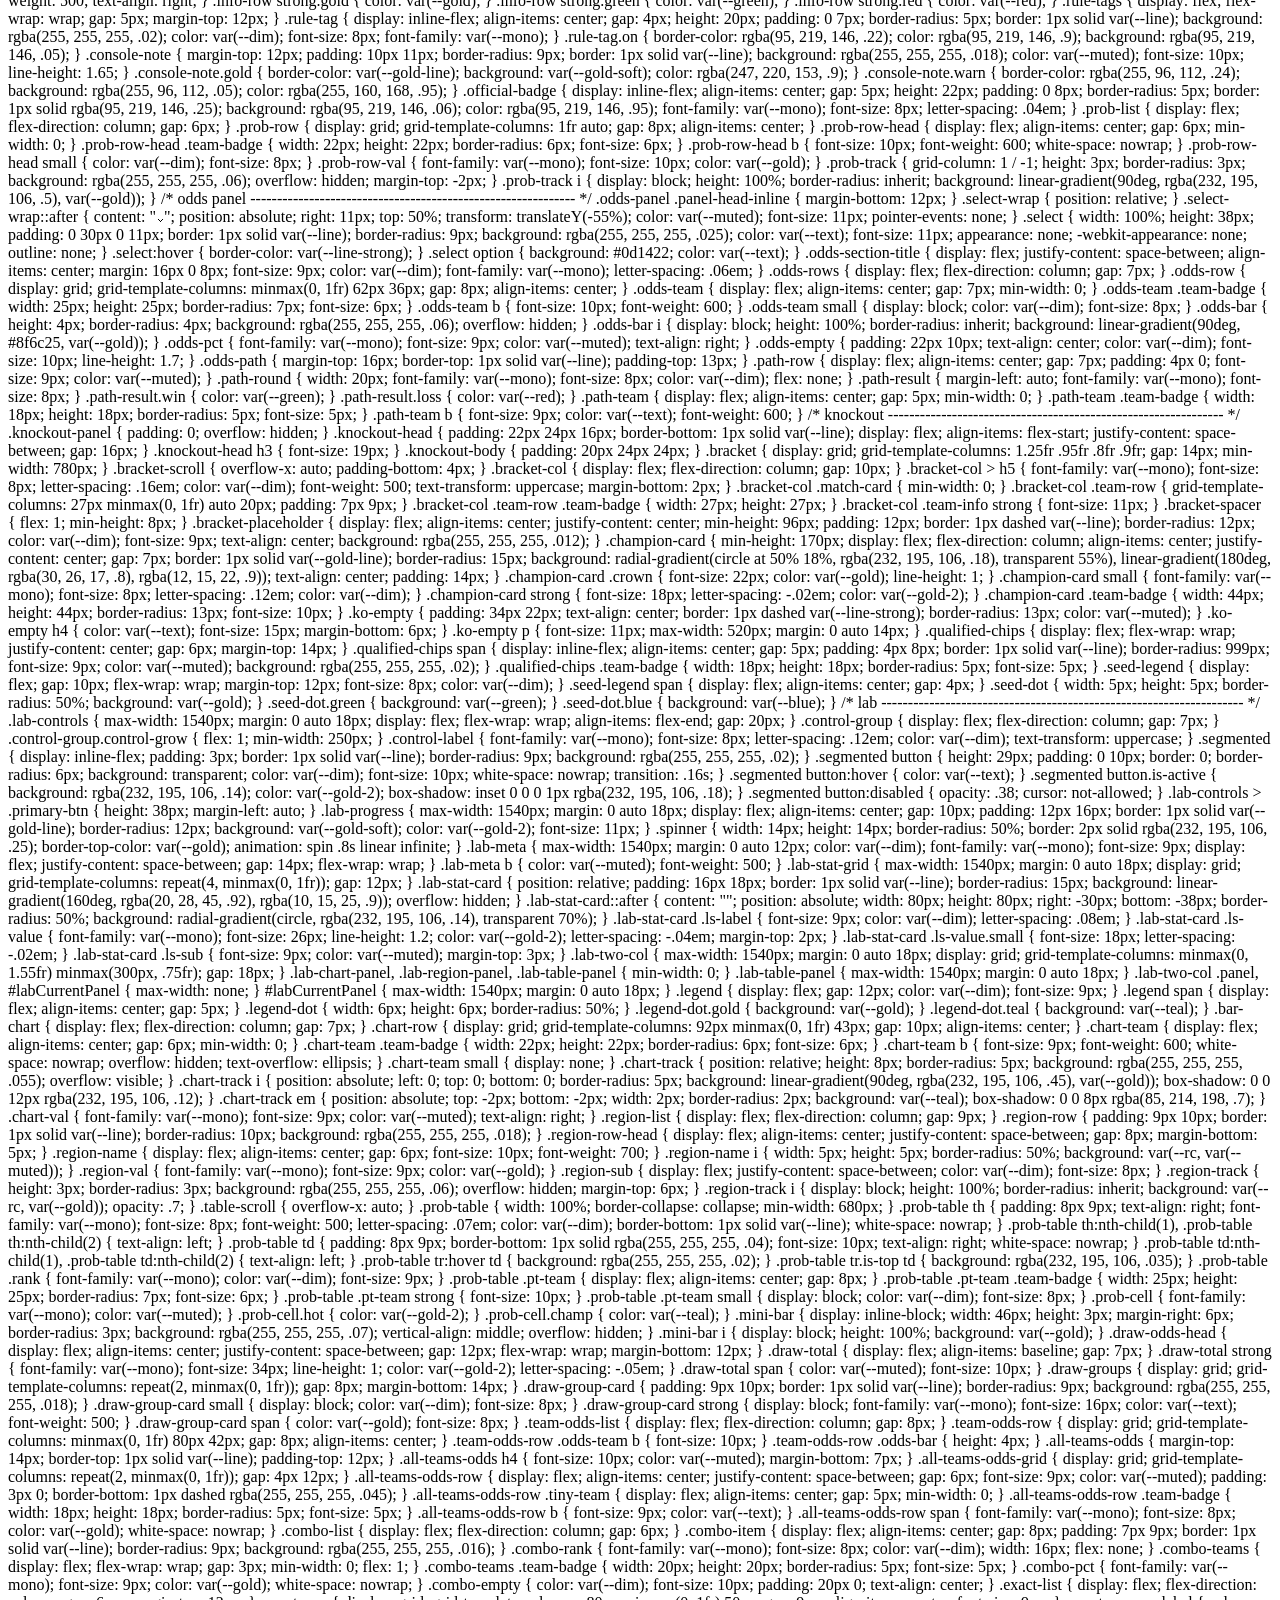
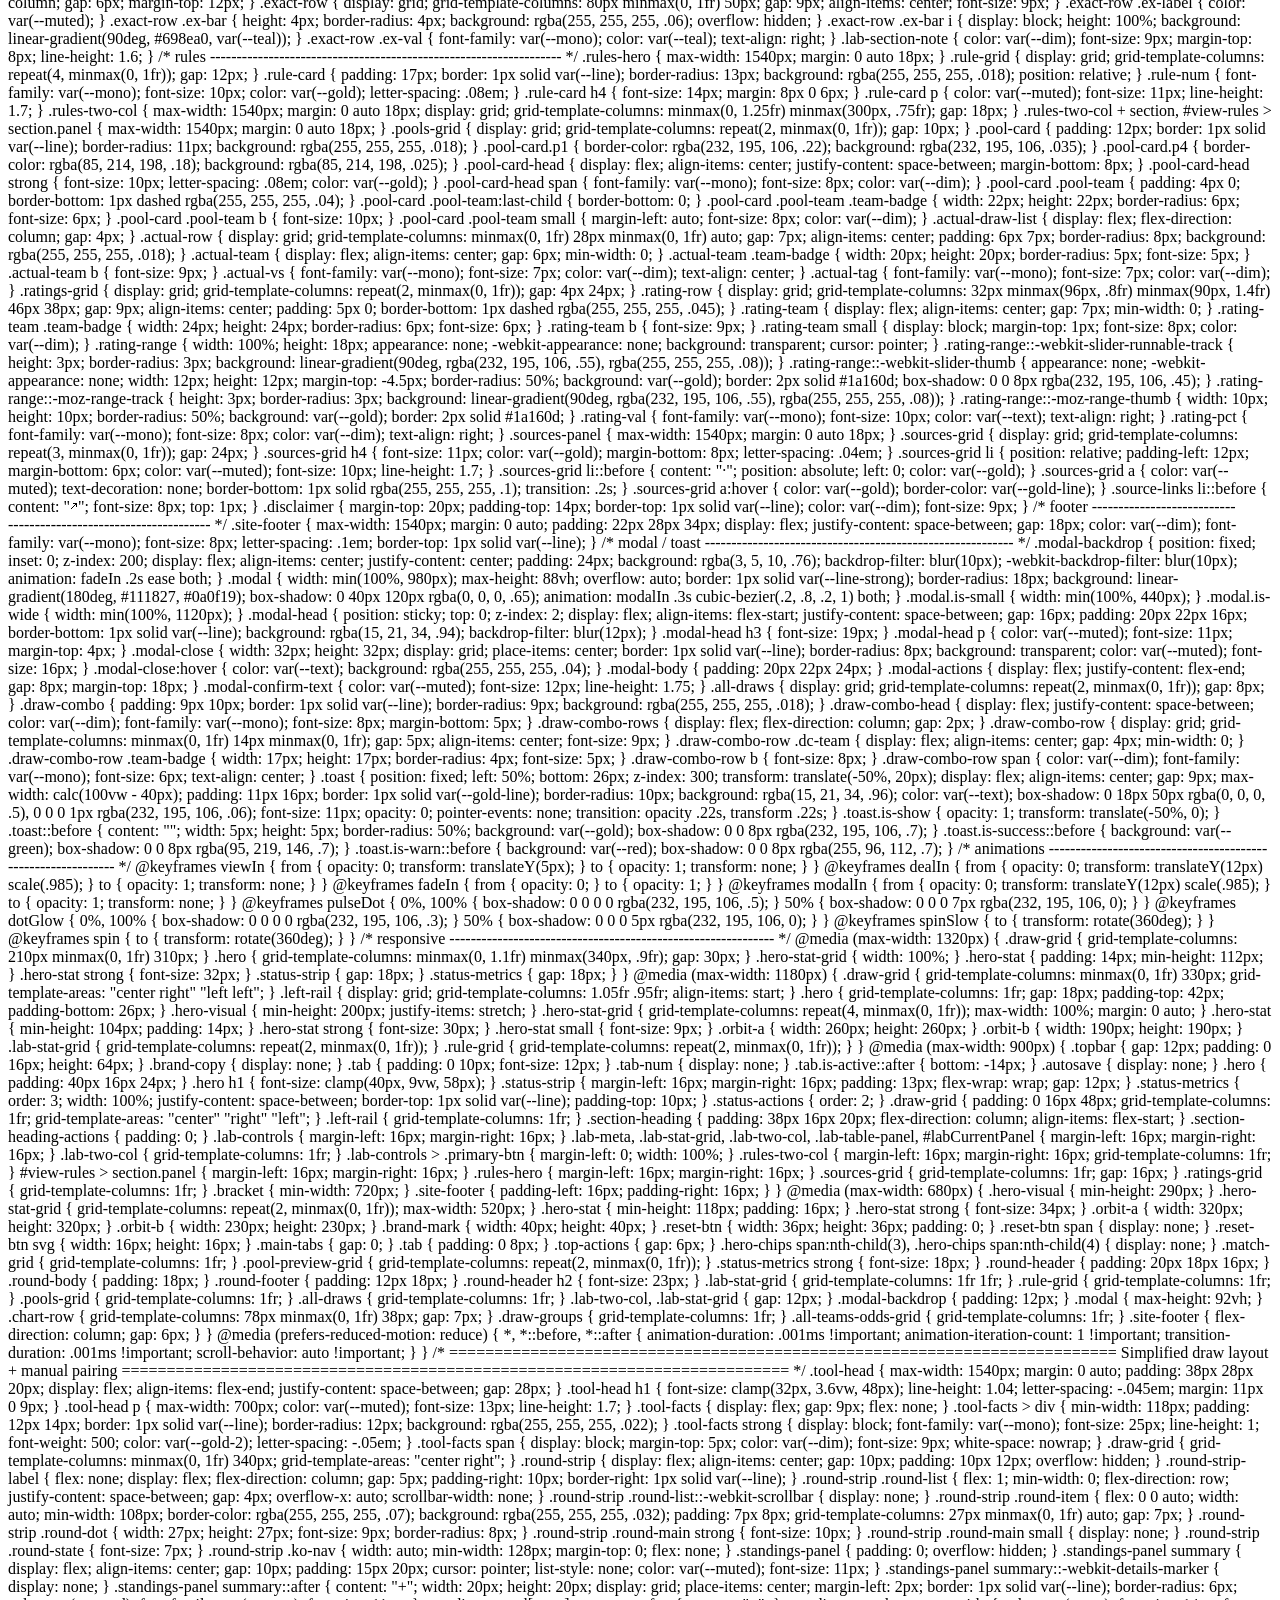
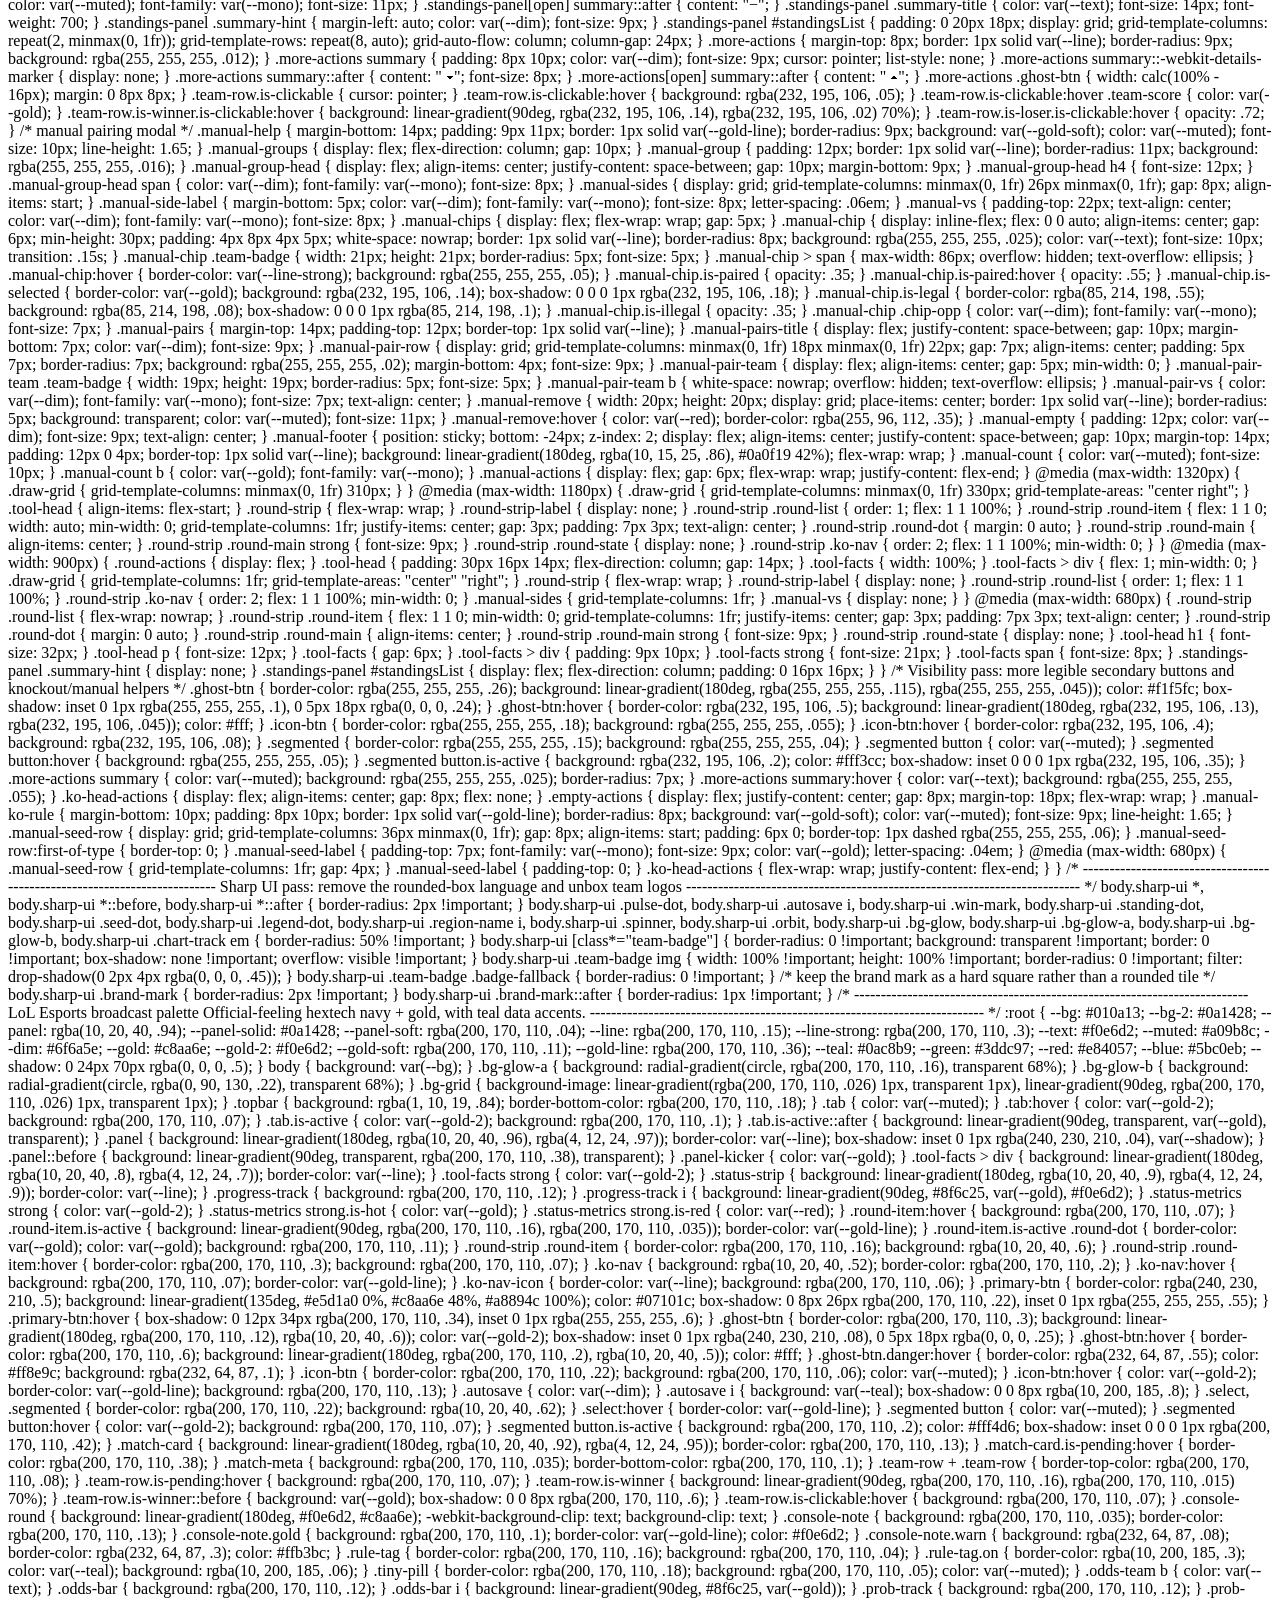
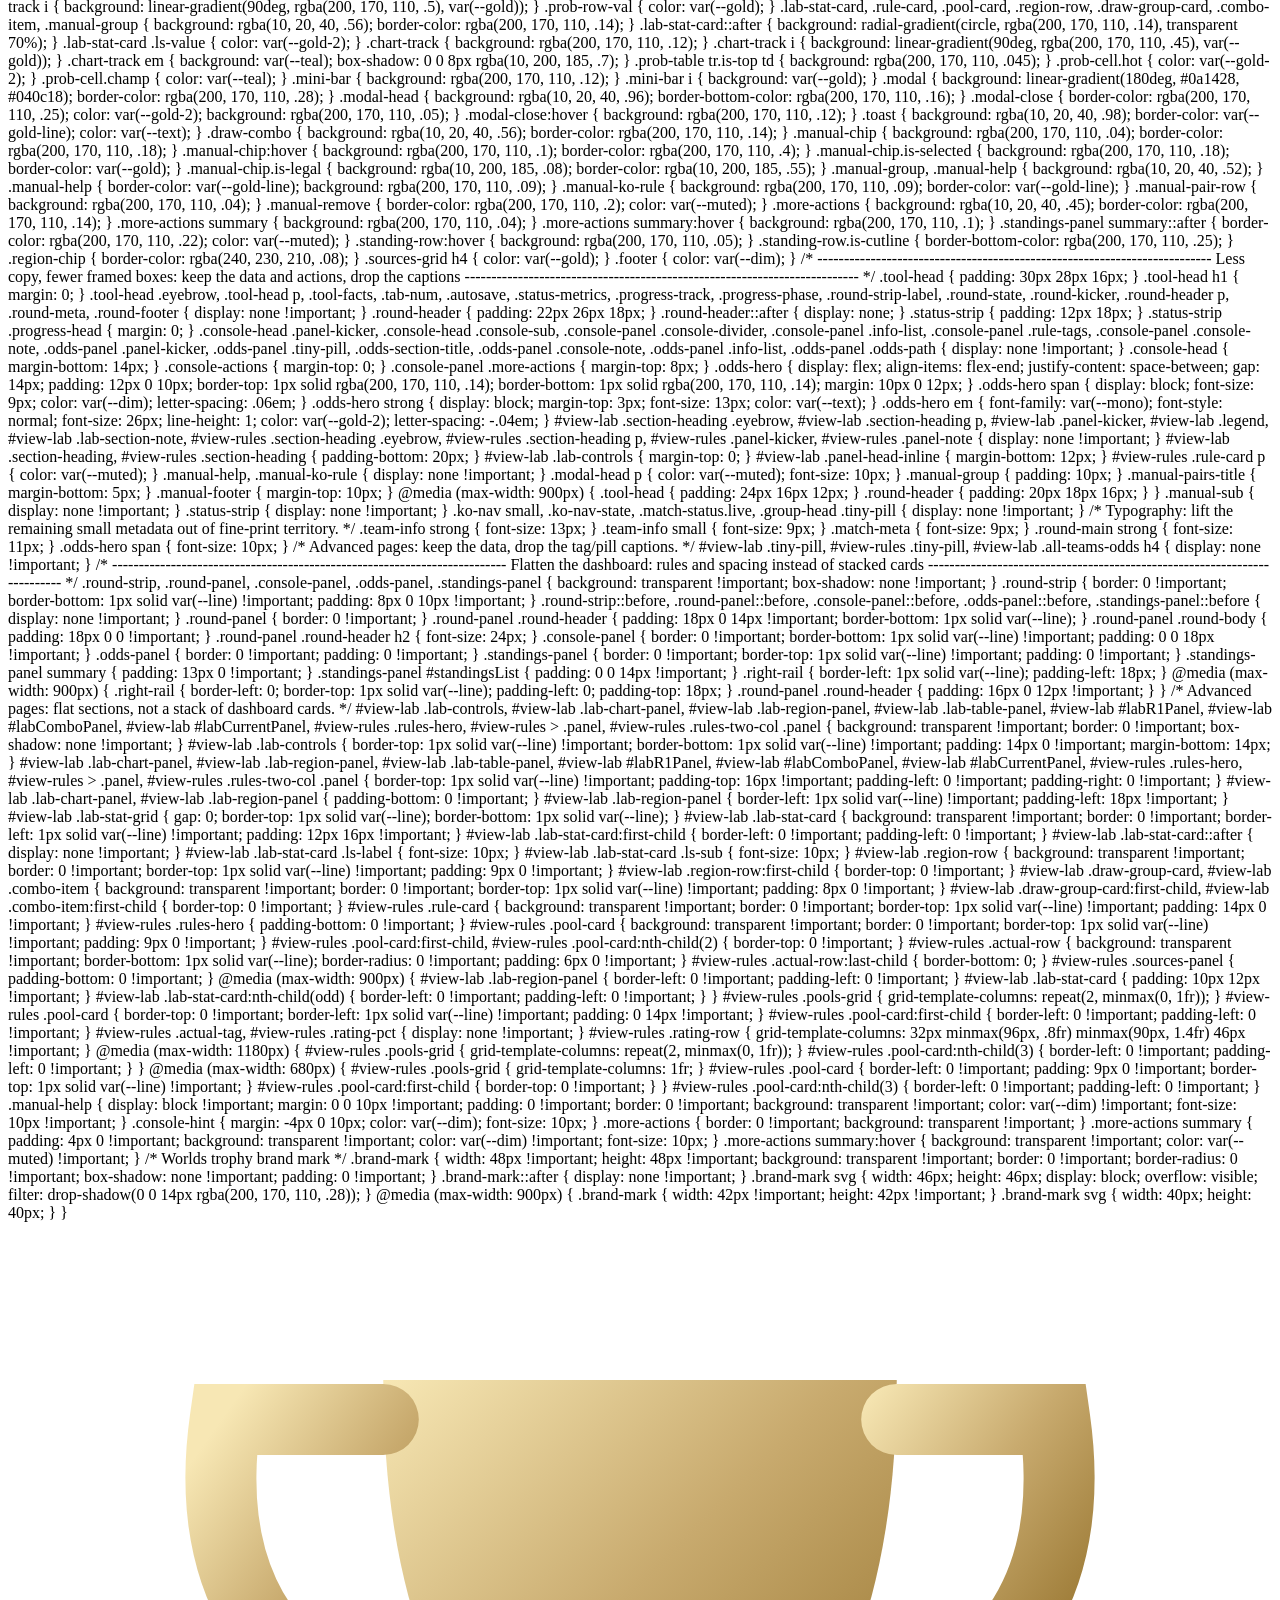
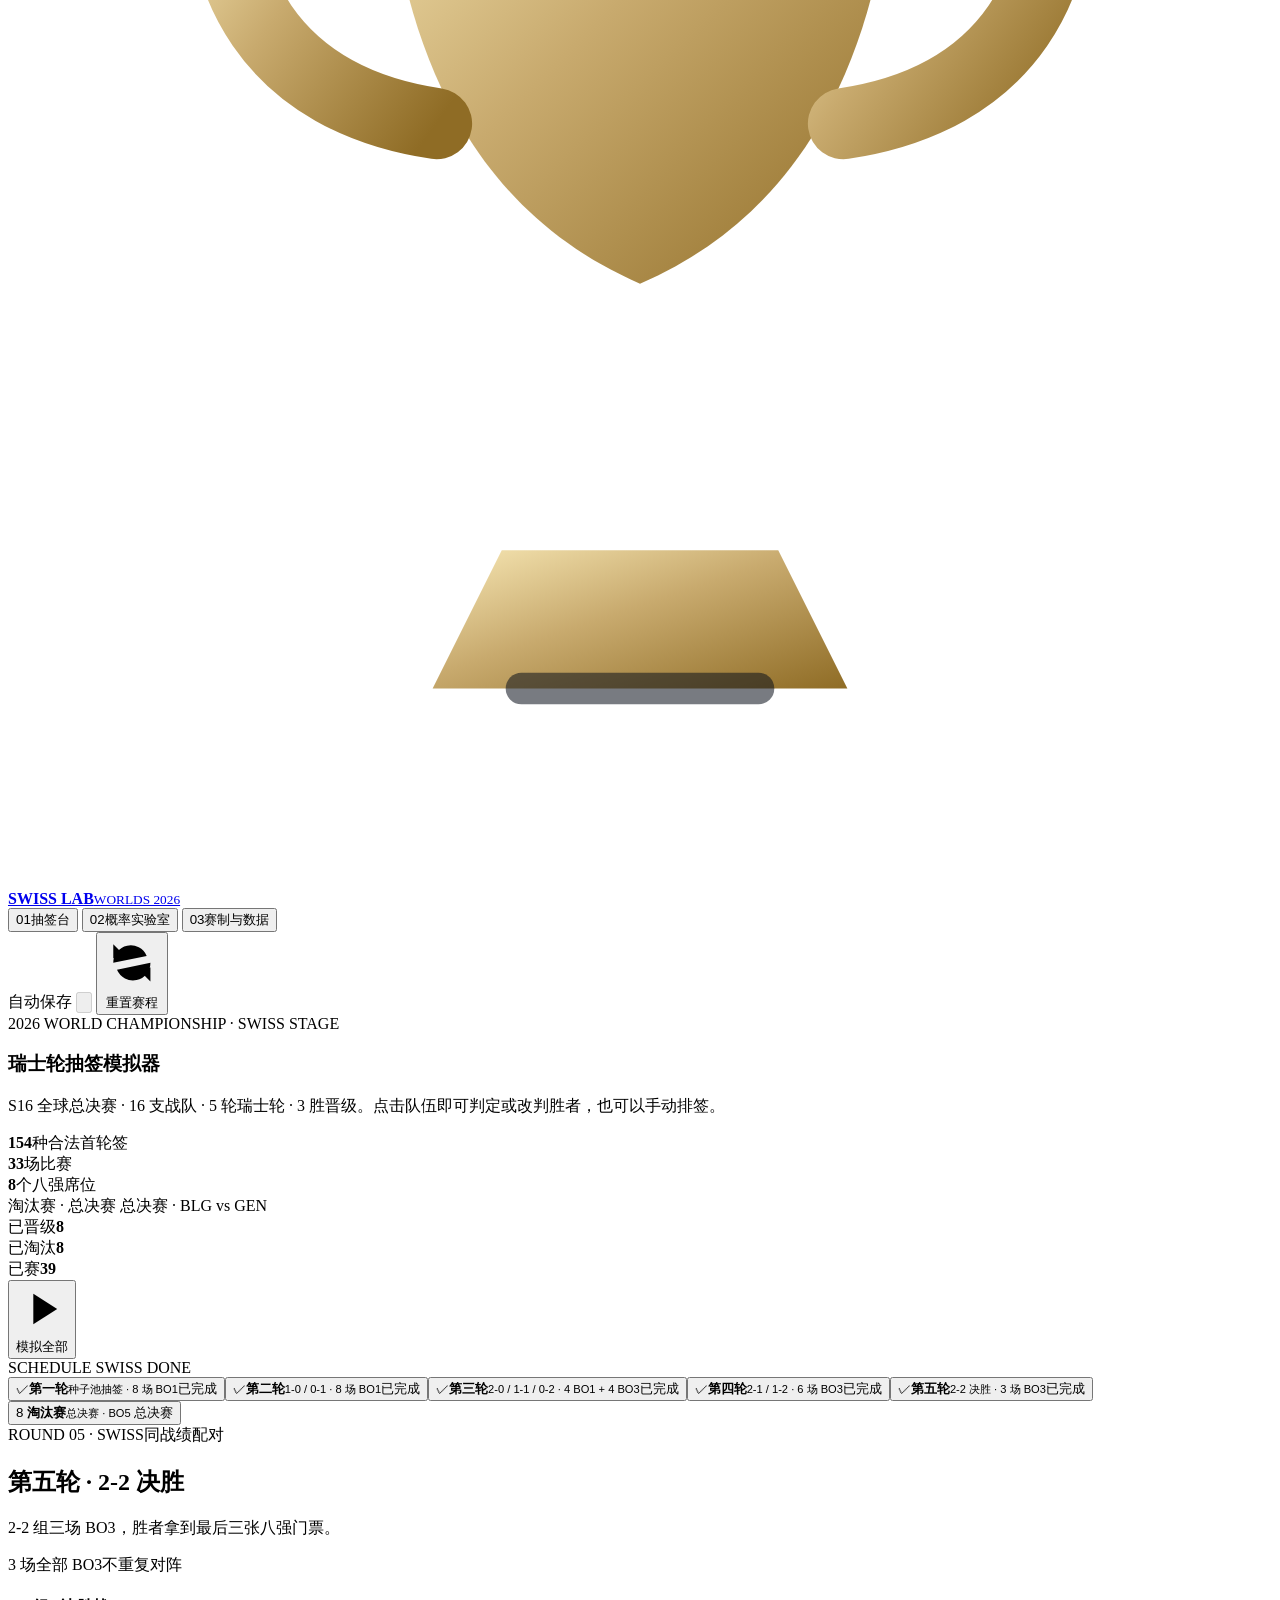
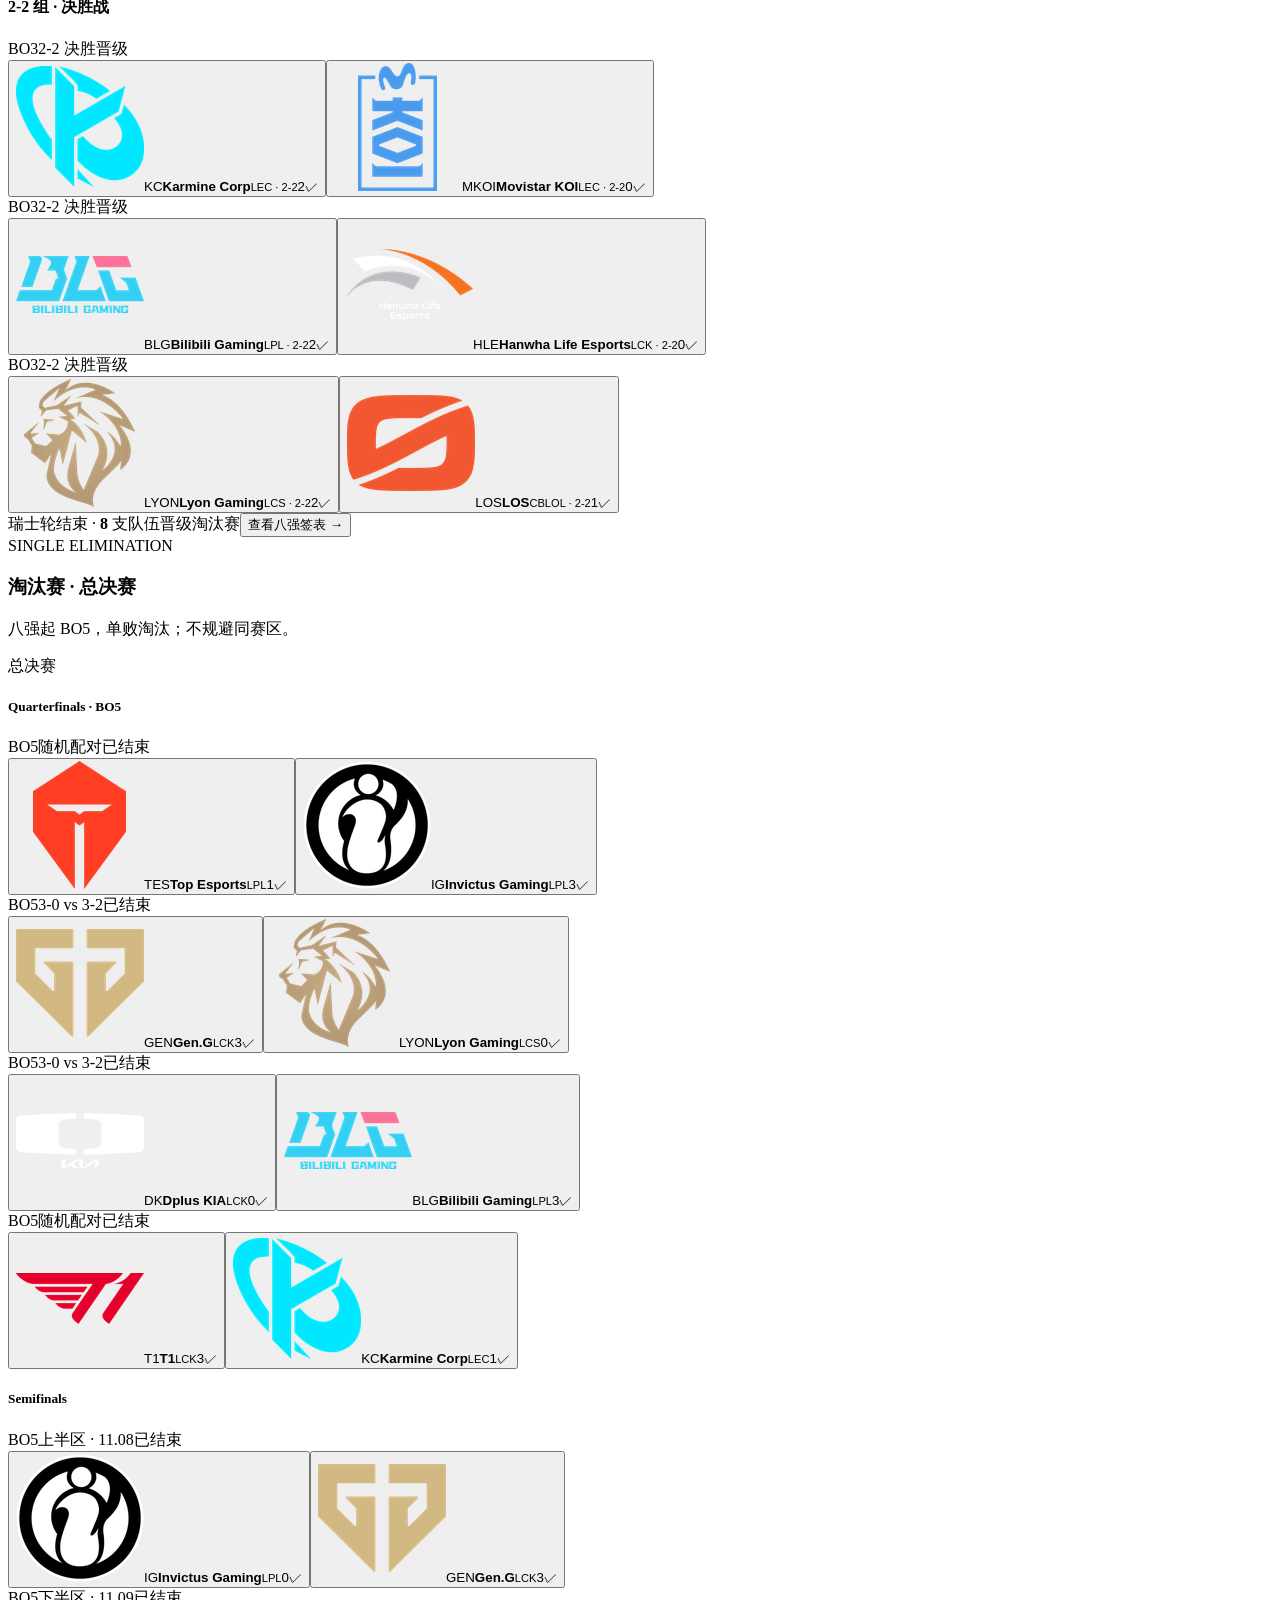
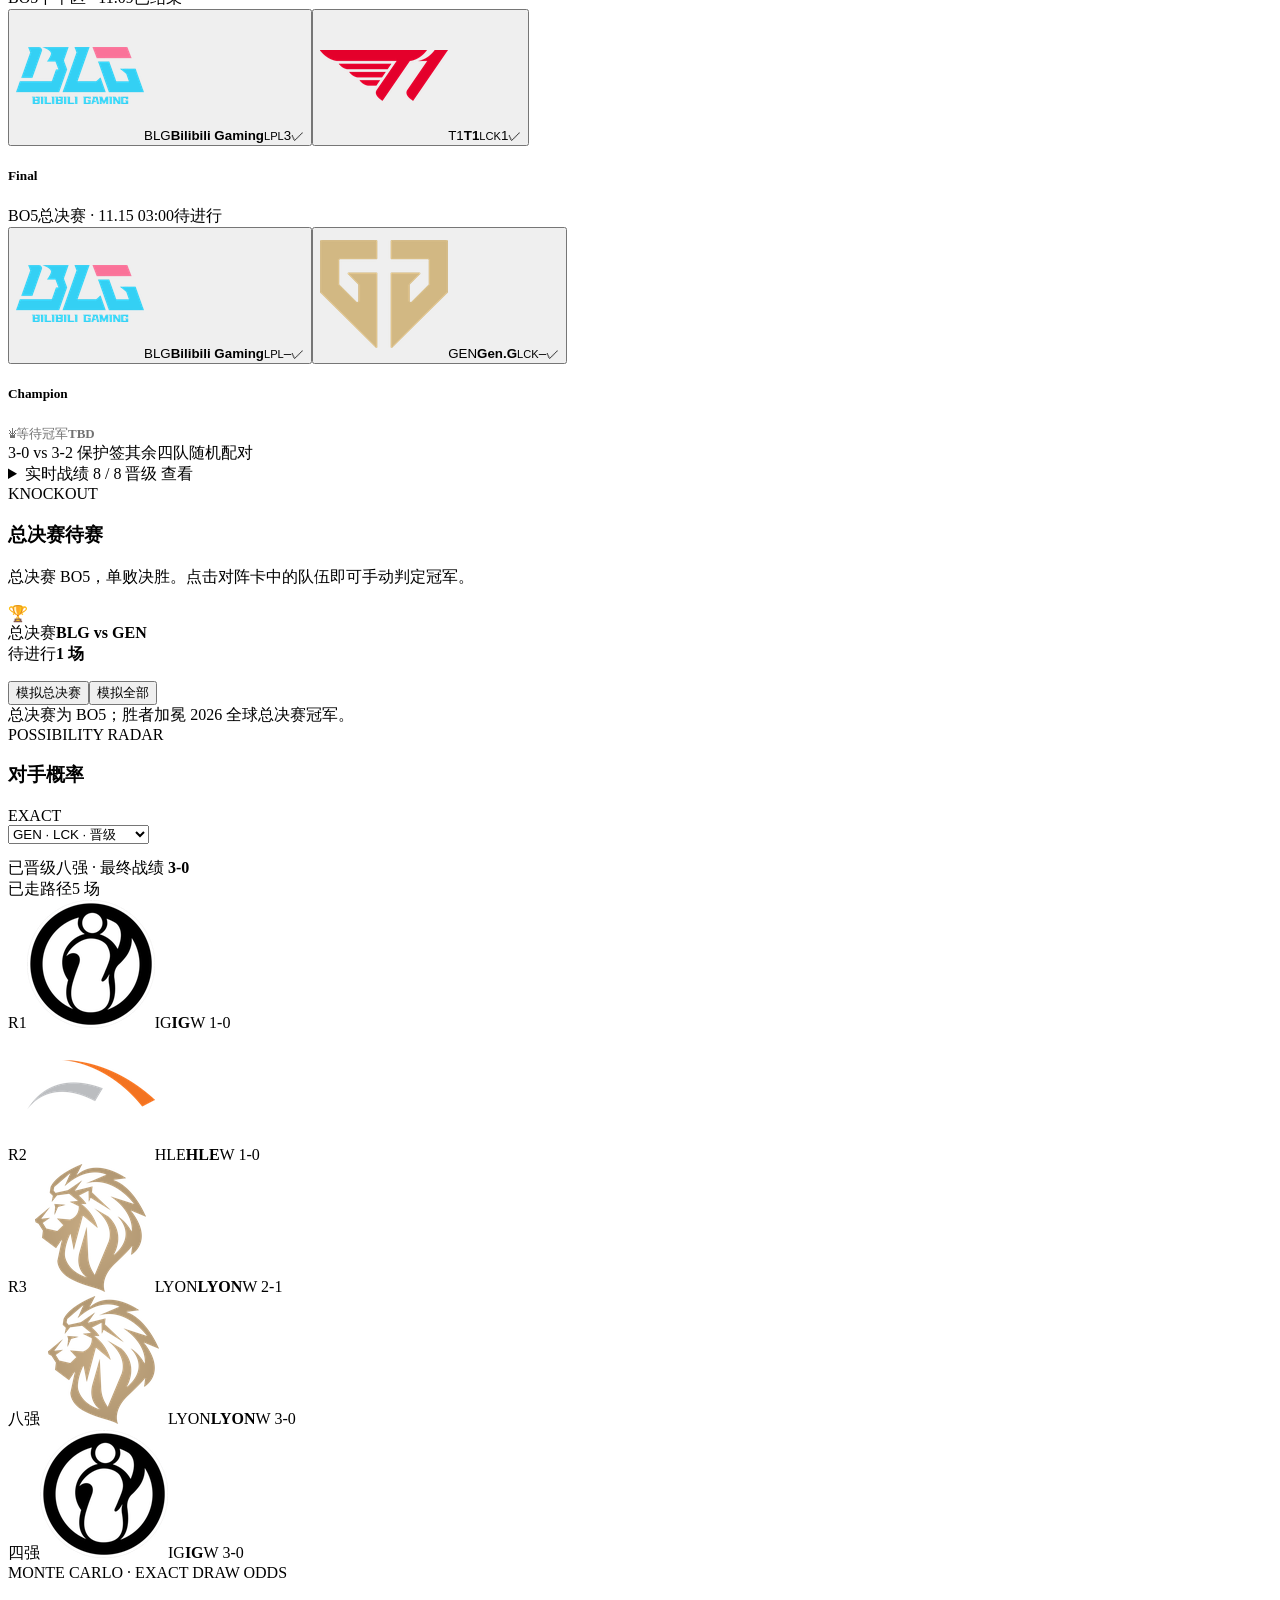
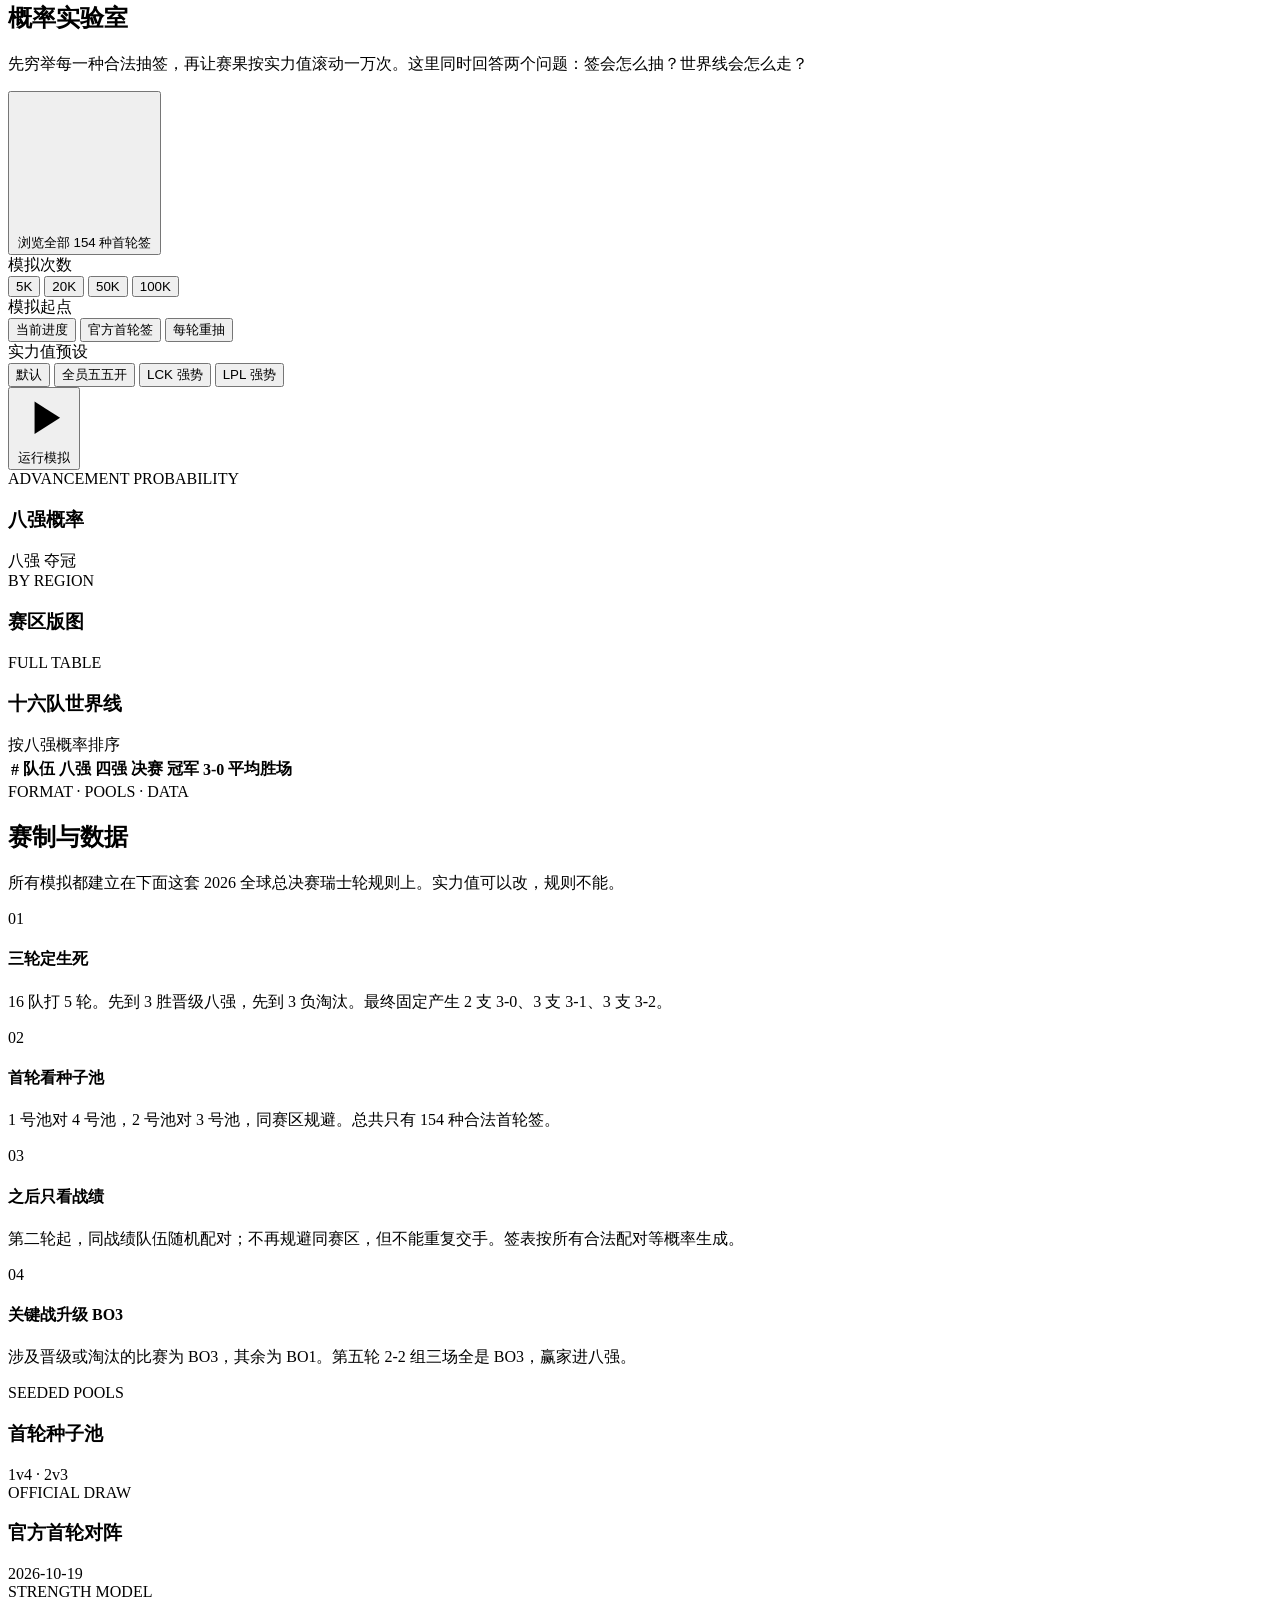
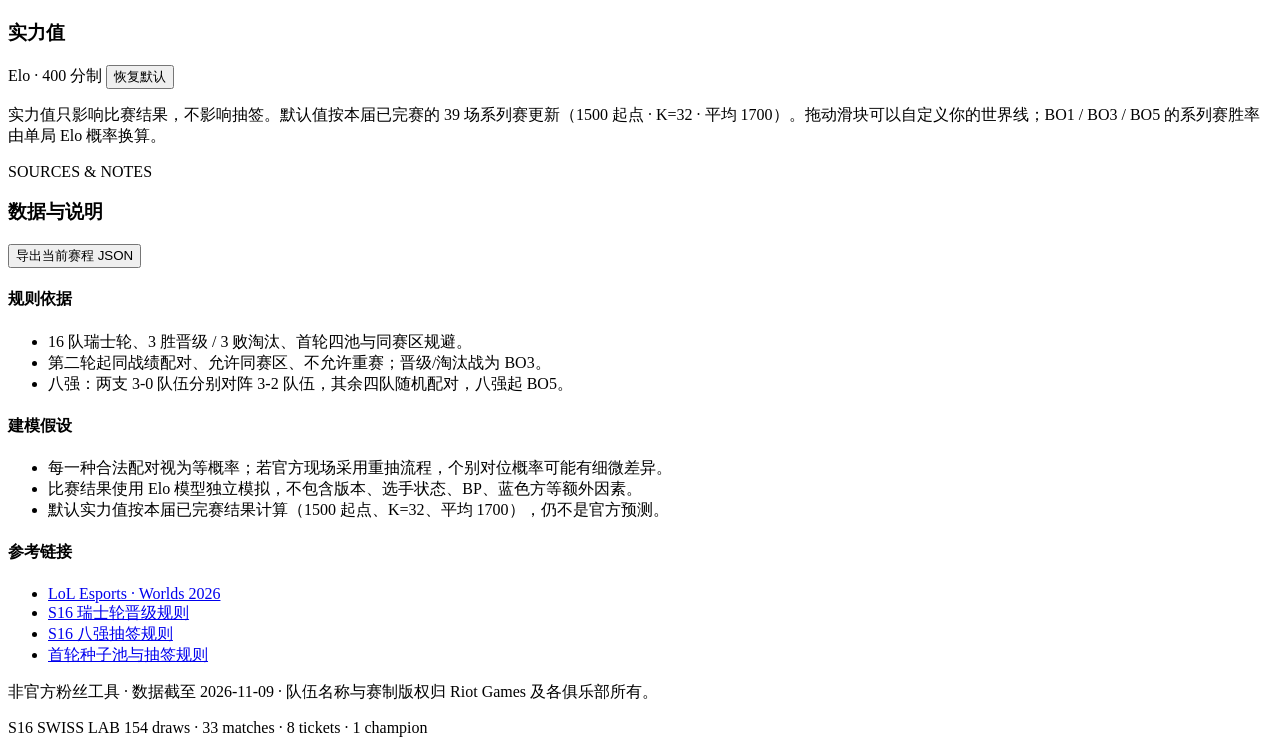
==== commit 419d3676: "Recalculate default Elo from tournament form and bump ratings cache (2026-11-09) - Derive defaults f" ====
--- a/s16-swiss-lab.html
+++ b/s16-swiss-lab.html
@@ -6,7 +6,7 @@
   <meta name="theme-color" content="#070a11">
   <meta name="description" content="S16 英雄联盟全球总决赛瑞士轮抽签模拟器：复现种子池、同赛区规避与逐轮配对，枚举 154 种合法首轮签，并模拟整届赛会。">
   <title>S16 瑞士轮 LAB · 全球总决赛抽签模拟器</title>
-  <link rel="icon" type="image/svg+xml" href="[data-uri]">
+  <link rel="icon" type="image/svg+xml" href="[data-uri]>
   <style>
 /* ==========================================================================
    S16 SWISS LAB — visual system
@@ -2863,7 +2863,7 @@
             <button class="ghost-btn small" type="button" data-action="reset-ratings">恢复默认</button>
           </div>
         </div>
-        <p class="panel-note">实力值只影响比赛结果，不影响抽签。拖动滑块可以自定义你的世界线；BO1 / BO3 / BO5 的系列赛胜率由单局 Elo 概率换算。</p>
+        <p class="panel-note">实力值只影响比赛结果，不影响抽签。默认值按本届已完赛的 39 场系列赛更新（1500 起点 · K=32 · 平均 1700）。拖动滑块可以自定义你的世界线；BO1 / BO3 / BO5 的系列赛胜率由单局 Elo 概率换算。</p>
         <div id="ratingsGrid" class="ratings-grid"></div>
       </section>
 
@@ -2886,7 +2886,7 @@
             <ul>
               <li>每一种合法配对视为等概率；若官方现场采用重抽流程，个别对位概率可能有细微差异。</li>
               <li>比赛结果使用 Elo 模型独立模拟，不包含版本、选手状态、BP、蓝色方等额外因素。</li>
-              <li>实力值为演示数据，可随时调整；本工具不是官方预测。</li>
+              <li>默认实力值按本届已完赛结果计算（1500 起点、K=32、平均 1700），仍不是官方预测。</li>
             </ul>
           </div>
           <div>
@@ -3026,10 +3026,13 @@
     CBLOL: { name: "CBLOL", full: "巴西 CBLOL",   color: "#b9de5a", soft: "rgba(185,222,90,.14)" }
   };
 
+  /* Tournament-form Elo: start 1500, update each of the 39 completed series
+     (K=32, BO1/BO3/BO5 expected series win probability), then shift the mean
+     to 1700 so the scale matches the UI. */
   var RATINGS = {
-    GEN: 1855, HLE: 1785, AL: 1780, BLG: 1840, T1: 1715, TES: 1645,
-    G2: 1755, DK: 1755, KC: 1755, MKOI: 1620, CFO: 1585, TSW: 1760,
-    IG: 1675, LYON: 1695, TLAW: 1730, LOS: 1685
+    GEN: 1775, HLE: 1685, AL: 1650, BLG: 1750, T1: 1730, TES: 1715,
+    G2: 1670, DK: 1730, KC: 1700, MKOI: 1685, CFO: 1670, TSW: 1650,
+    IG: 1735, LYON: 1705, TLAW: 1670, LOS: 1685
   };
 
   var SCHEDULE = {
@@ -4747,7 +4750,7 @@
   var IDS = E.IDS;
 
   var STORAGE_GAME = "s16.swiss.game.v5";
-  var STORAGE_RATINGS = "s16.swiss.ratings.v5";
+  var STORAGE_RATINGS = "s16.swiss.ratings.v6";
   var STORAGE_HISTORY = "s16.swiss.history.v5";
 
   var $ = function (sel, root) { return (root || document).querySelector(sel); };
